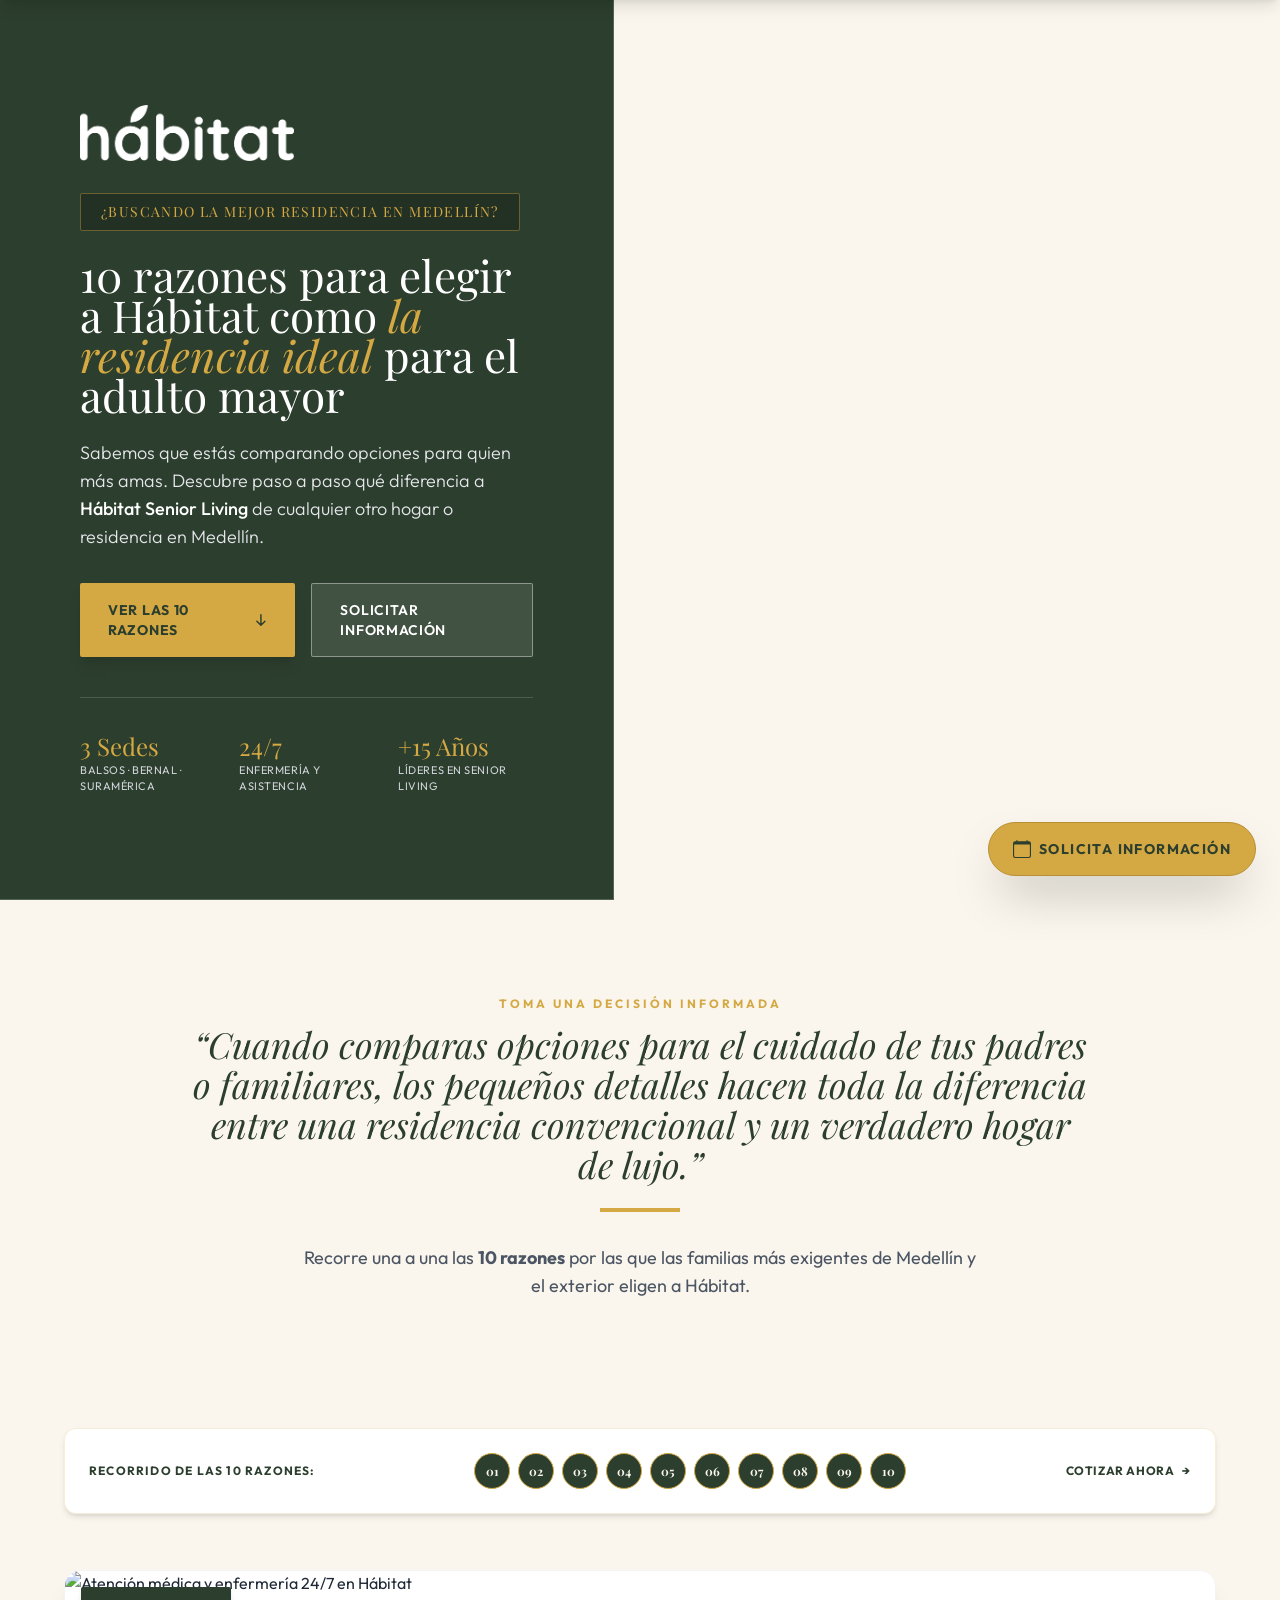
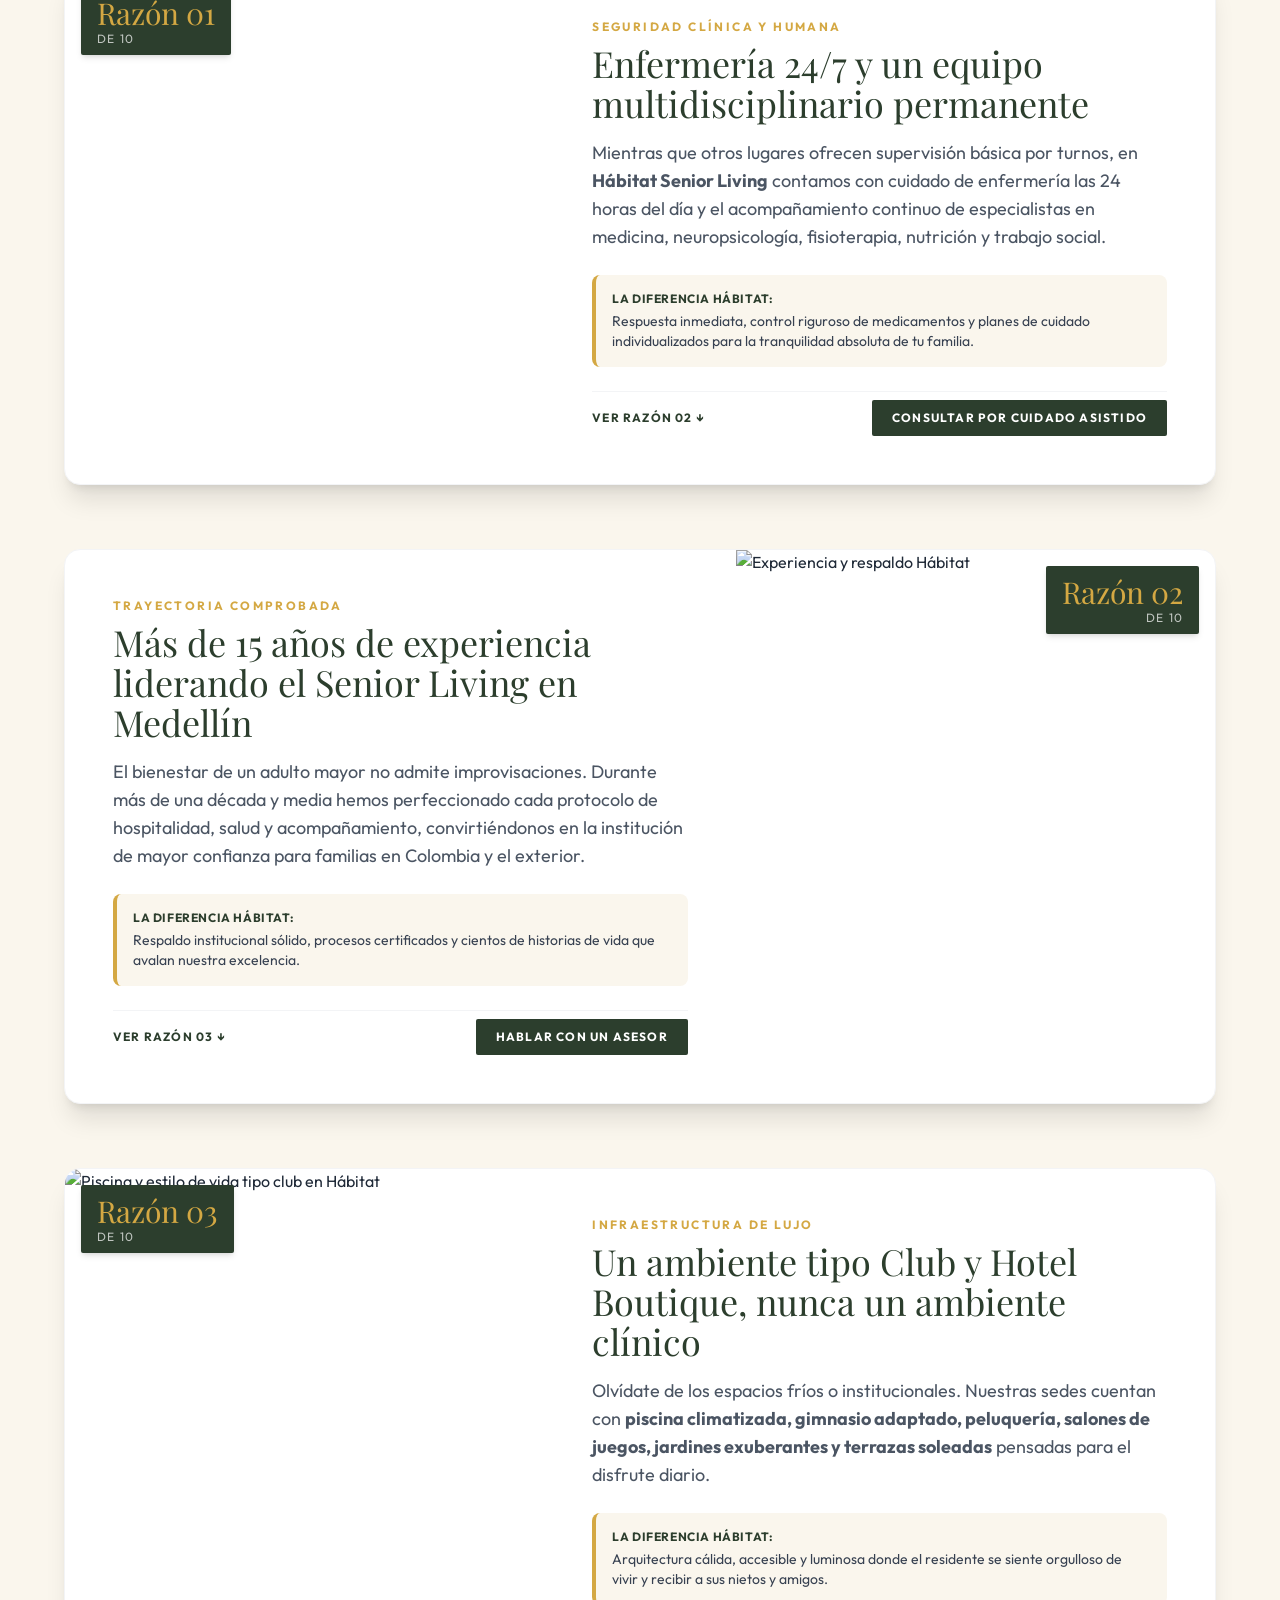
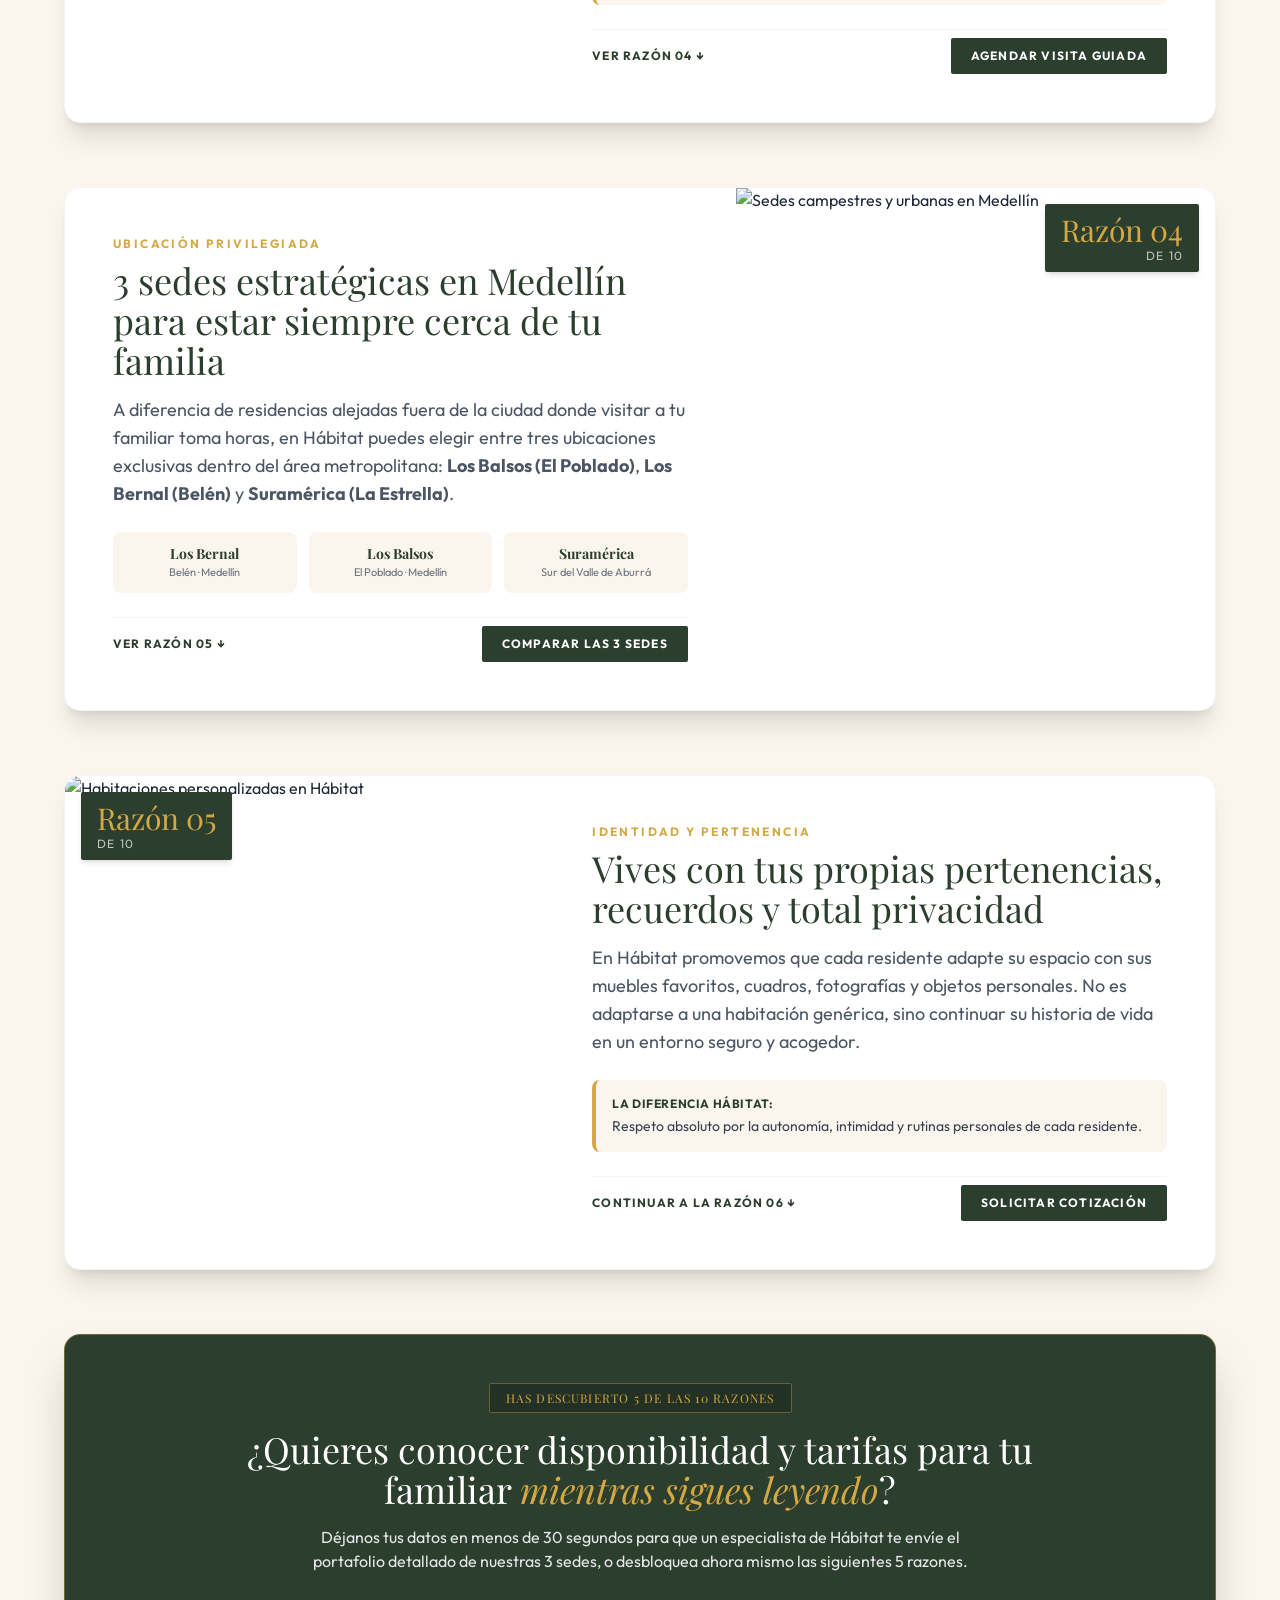
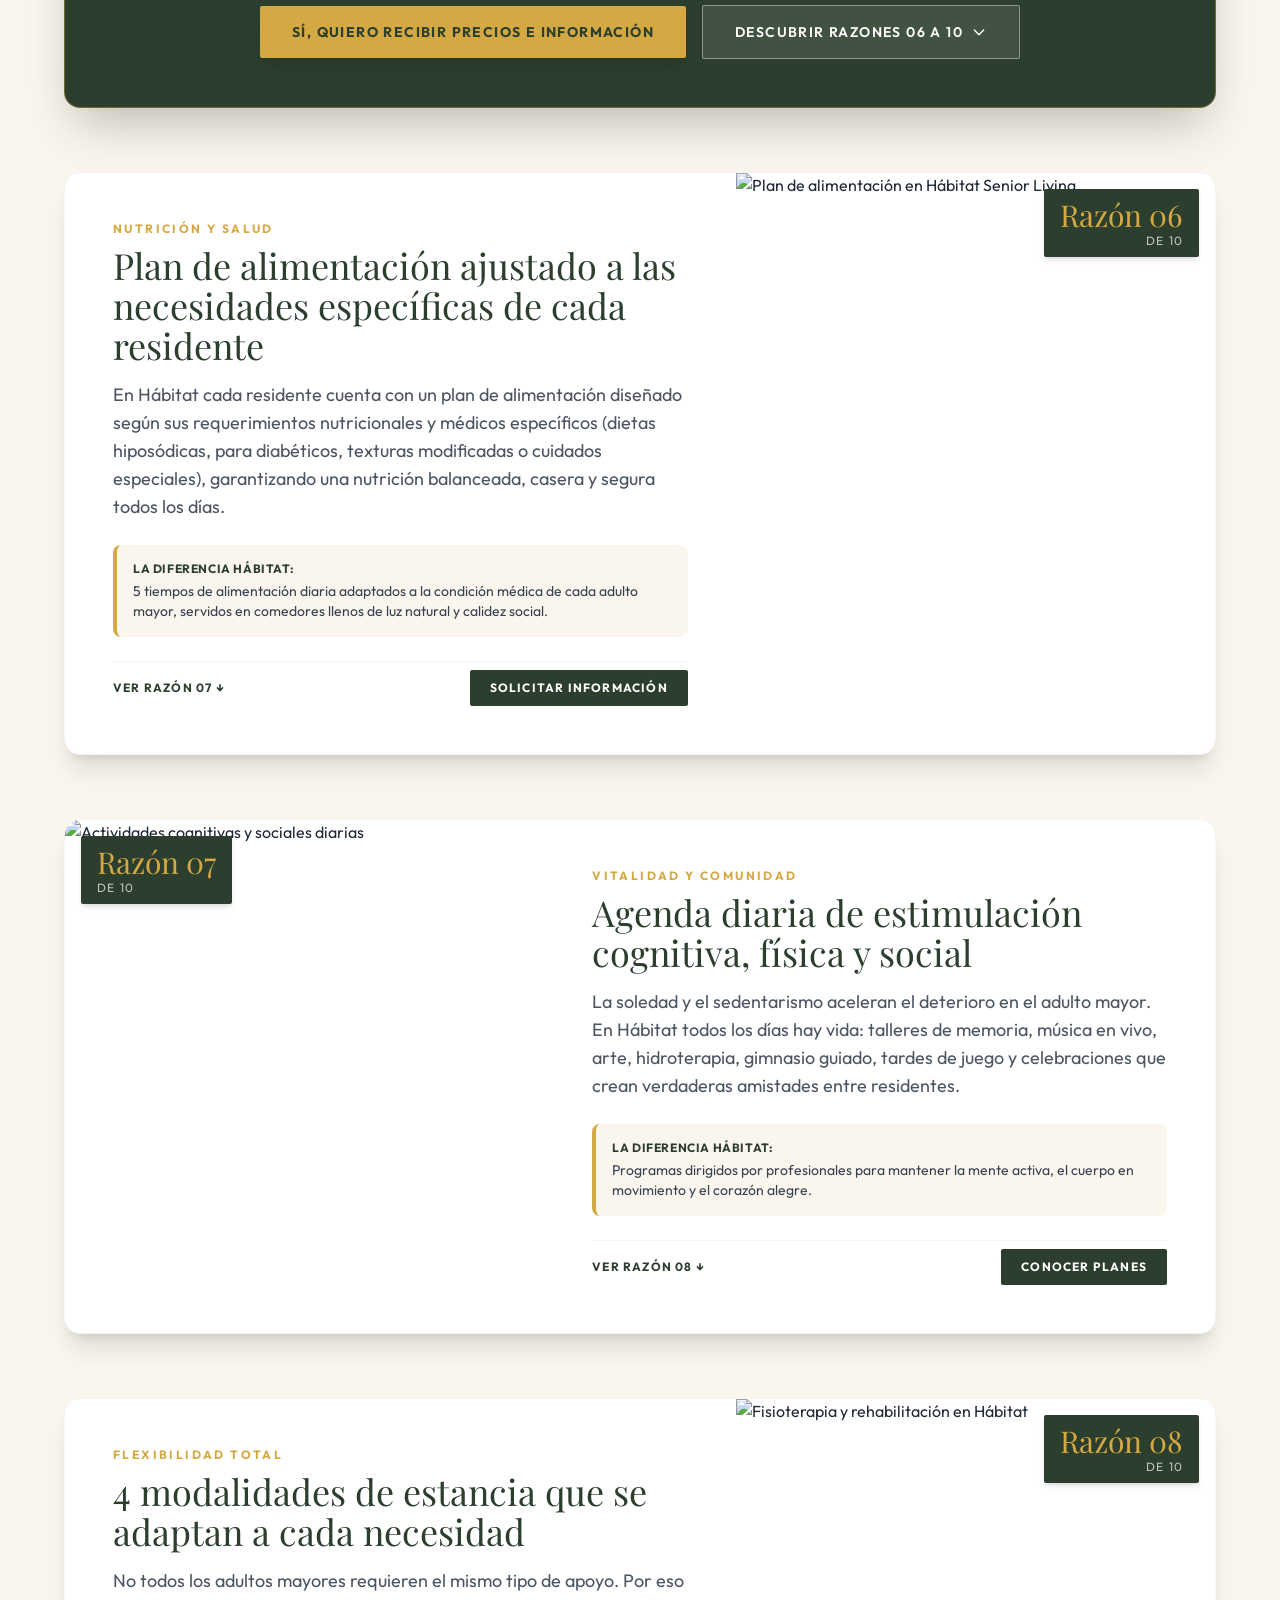
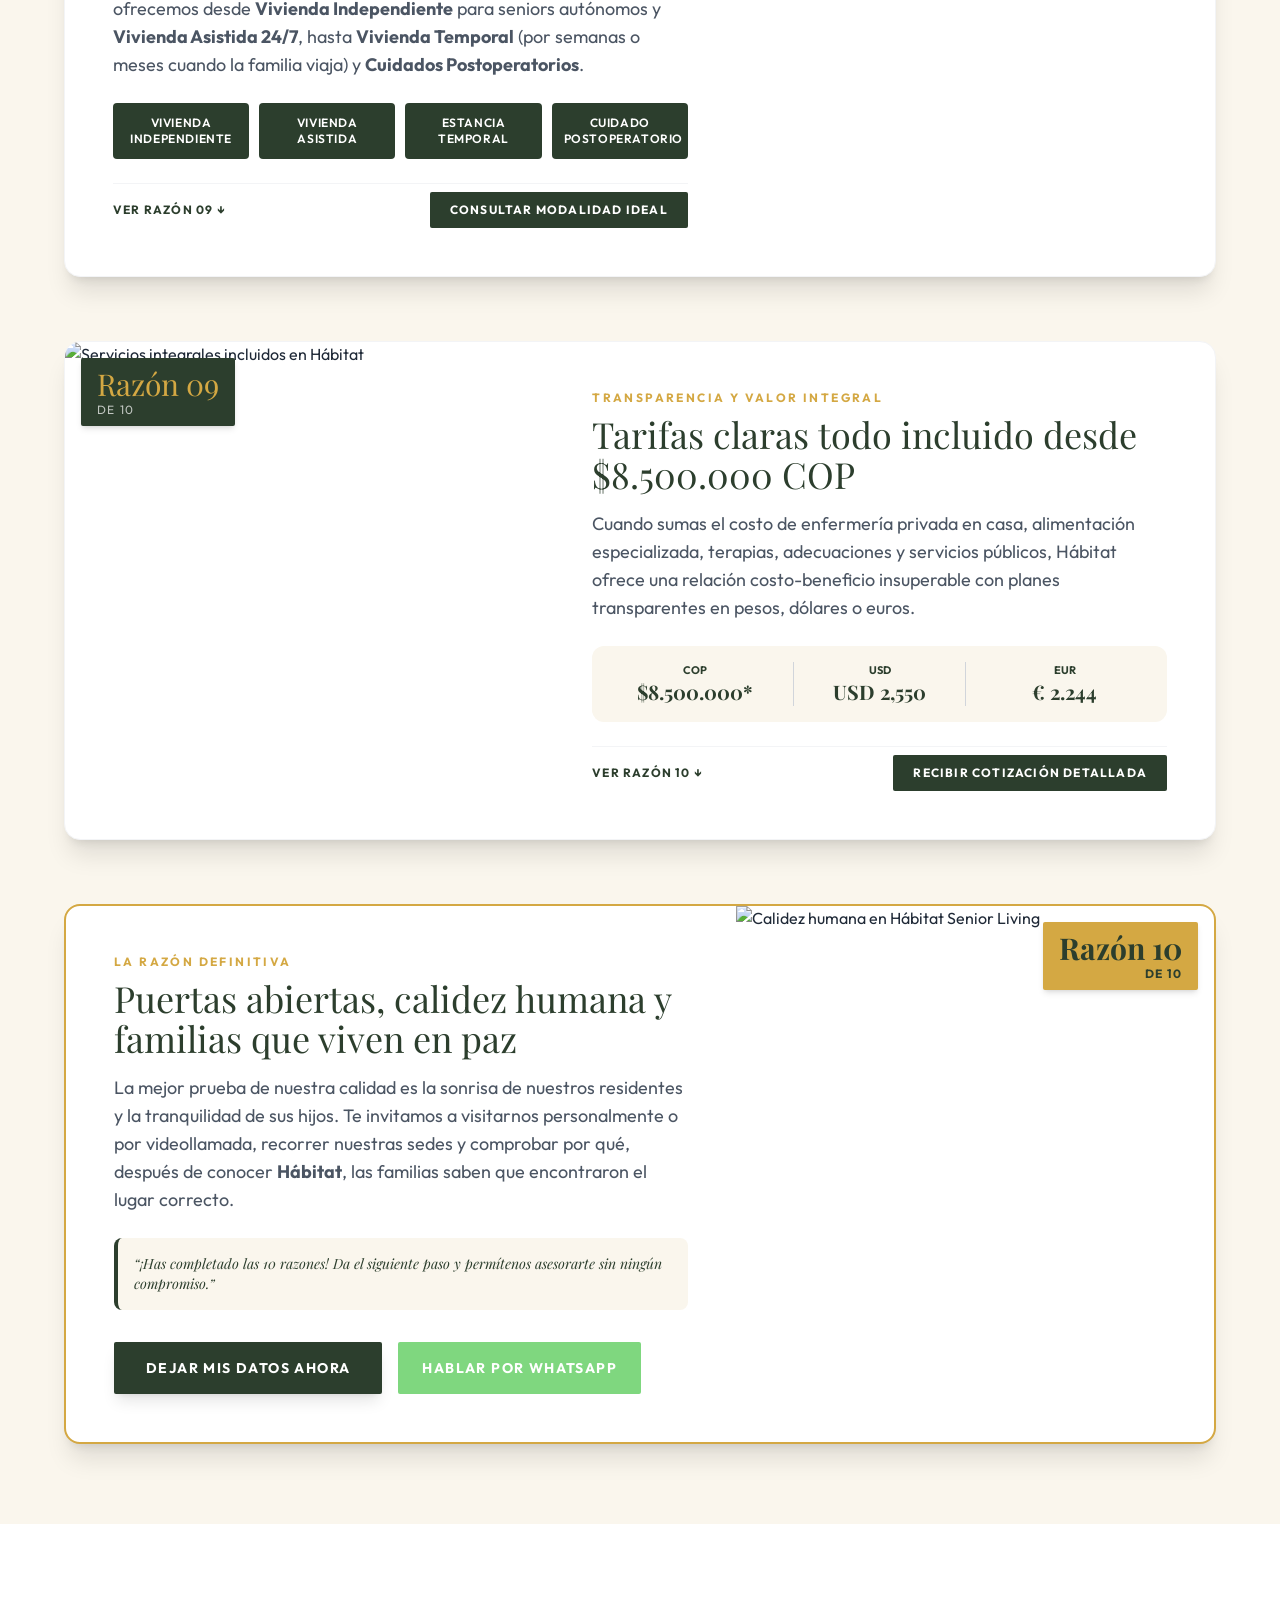
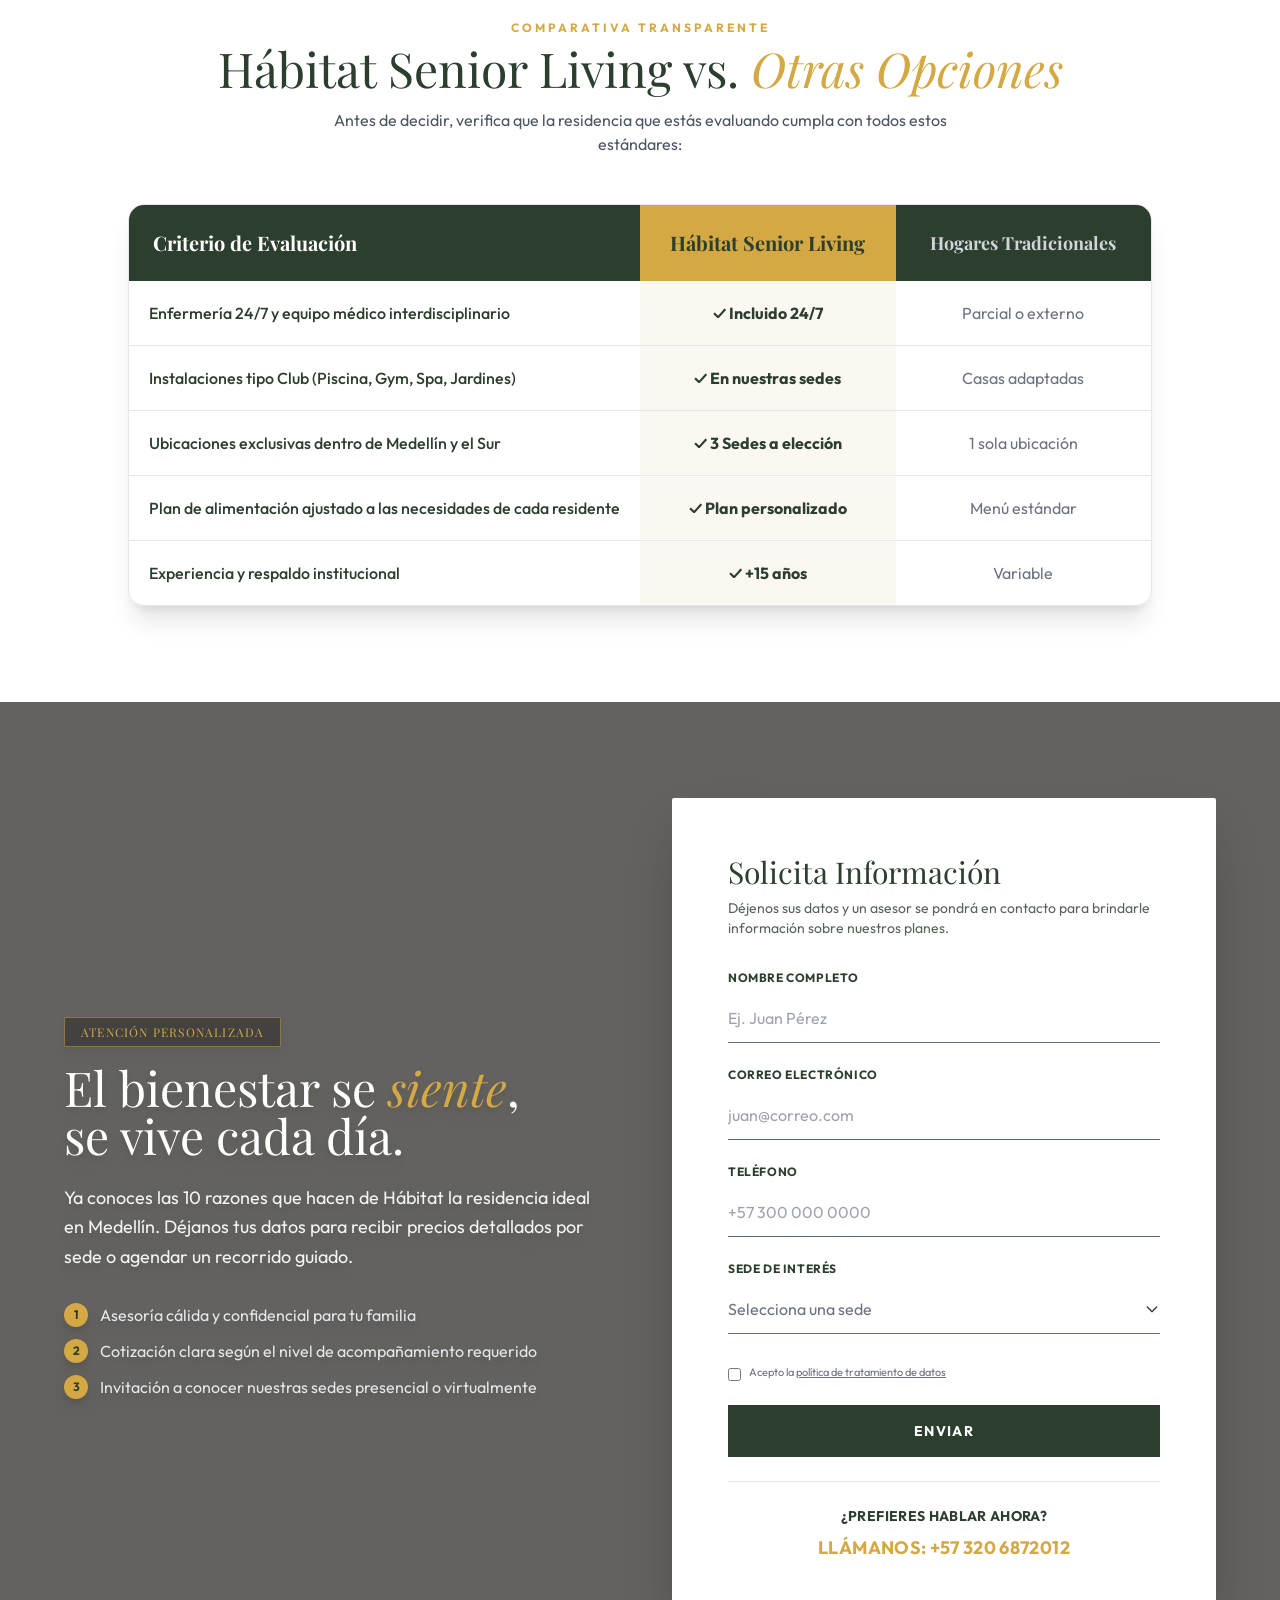
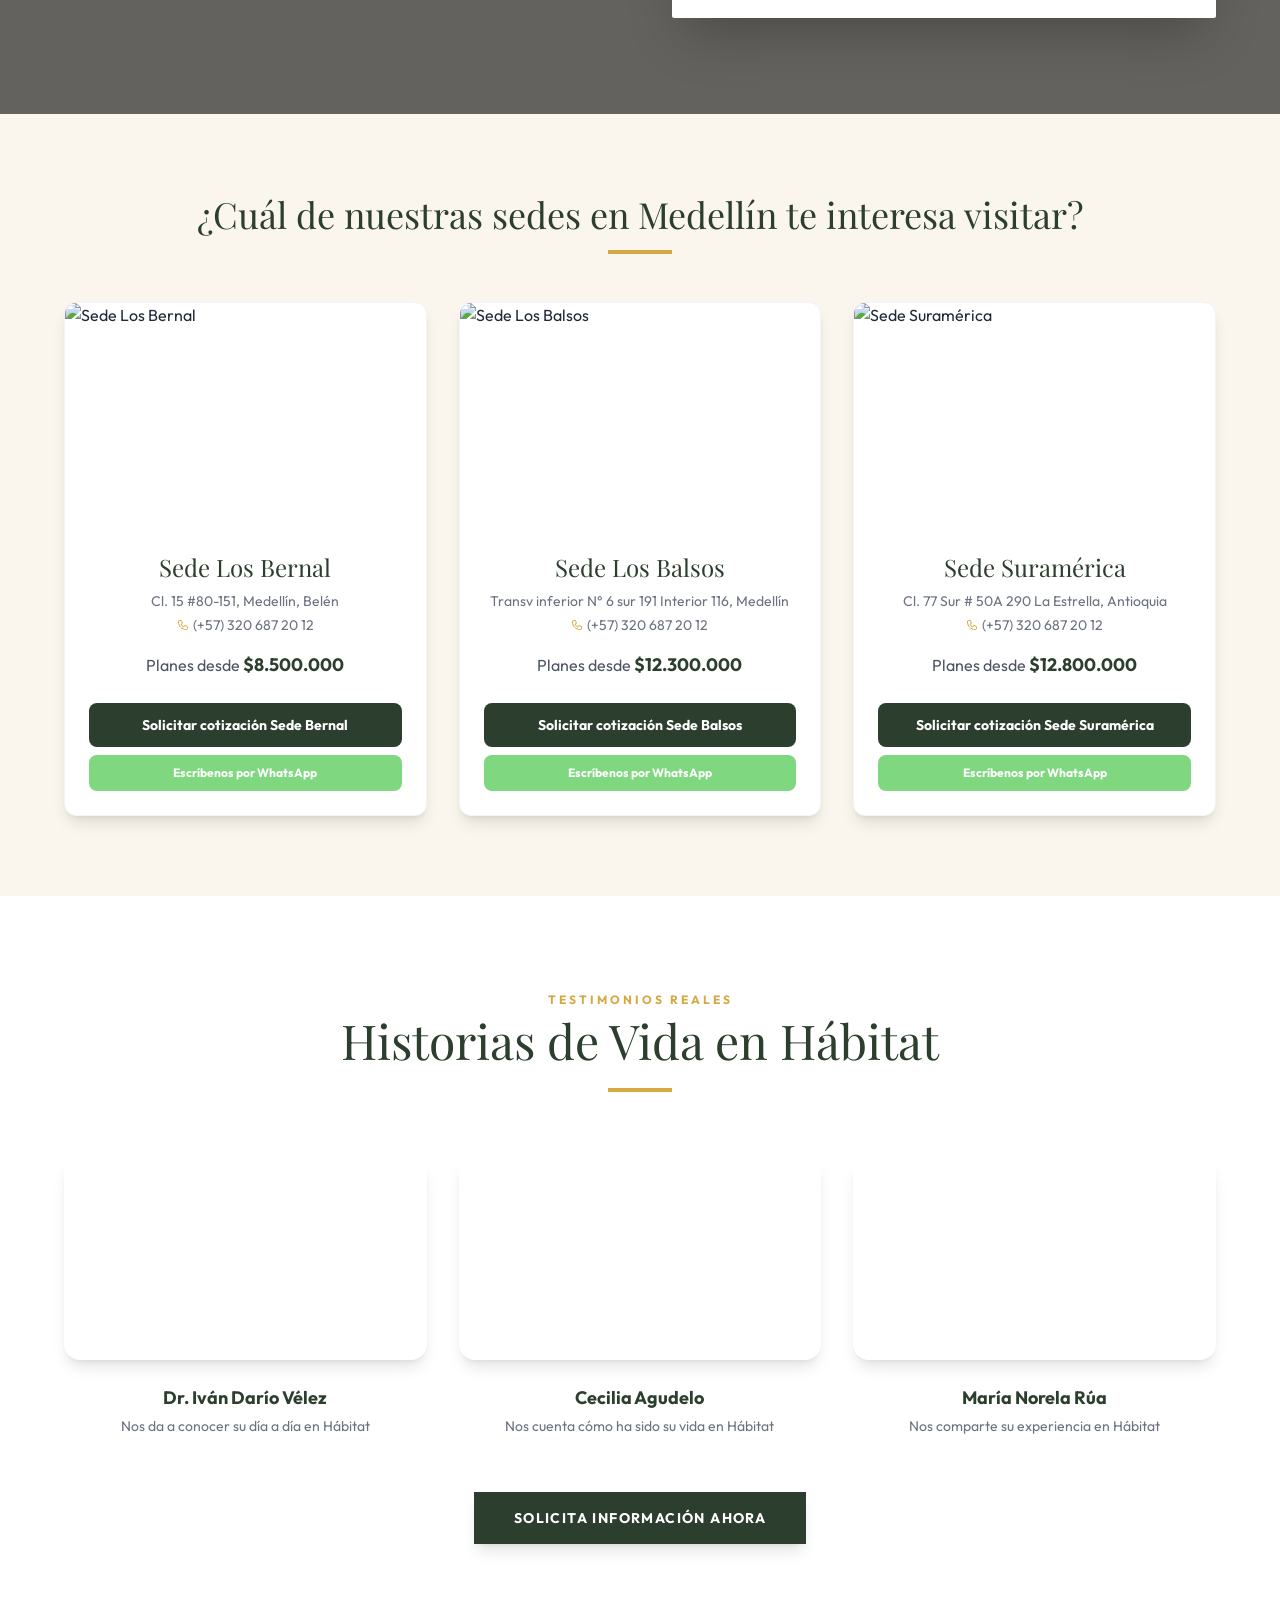
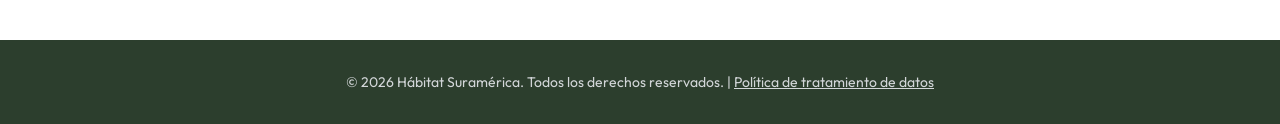
==== index.html @ 1b3bc650 "Bundle compiled Tailwind CSS inline and in styles.css to eliminate external CDN failures" ====
<!DOCTYPE html>
<html lang="es" class="scroll-smooth">
<head>
    <meta charset="UTF-8">
    <meta name="viewport" content="width=device-width, initial-scale=1.0">
    <title>10 Razones para Elegir Hábitat Senior Living en Medellín | Cuidado de Lujo</title>
    <meta name="description" content="¿Comparando residencias para el adulto mayor en Medellín? Descubre las 10 razones por las que Hábitat Senior Living es la elección ideal en bienestar, lujo y cuidado 24/7.">
    
    <!-- Swiper CSS -->
    <link rel="stylesheet" href="https://cdn.jsdelivr.net/npm/swiper@10/swiper-bundle.min.css" />
    
    <link href="https://fonts.googleapis.com/css2?family=Outfit:wght@300;400;500;600;700&family=Playfair+Display:ital,wght@0,400;0,600;0,700;1,400&display=swap" rel="stylesheet">
    <link rel="stylesheet" href="styles.css">
    <style id="tailwind-compiled">*,:after,:before{--tw-border-spacing-x:0;--tw-border-spacing-y:0;--tw-translate-x:0;--tw-translate-y:0;--tw-rotate:0;--tw-skew-x:0;--tw-skew-y:0;--tw-scale-x:1;--tw-scale-y:1;--tw-pan-x: ;--tw-pan-y: ;--tw-pinch-zoom: ;--tw-scroll-snap-strictness:proximity;--tw-gradient-from-position: ;--tw-gradient-via-position: ;--tw-gradient-to-position: ;--tw-ordinal: ;--tw-slashed-zero: ;--tw-numeric-figure: ;--tw-numeric-spacing: ;--tw-numeric-fraction: ;--tw-ring-inset: ;--tw-ring-offset-width:0px;--tw-ring-offset-color:#fff;--tw-ring-color:rgba(59,130,246,.5);--tw-ring-offset-shadow:0 0 #0000;--tw-ring-shadow:0 0 #0000;--tw-shadow:0 0 #0000;--tw-shadow-colored:0 0 #0000;--tw-blur: ;--tw-brightness: ;--tw-contrast: ;--tw-grayscale: ;--tw-hue-rotate: ;--tw-invert: ;--tw-saturate: ;--tw-sepia: ;--tw-drop-shadow: ;--tw-backdrop-blur: ;--tw-backdrop-brightness: ;--tw-backdrop-contrast: ;--tw-backdrop-grayscale: ;--tw-backdrop-hue-rotate: ;--tw-backdrop-invert: ;--tw-backdrop-opacity: ;--tw-backdrop-saturate: ;--tw-backdrop-sepia: ;--tw-contain-size: ;--tw-contain-layout: ;--tw-contain-paint: ;--tw-contain-style: }::backdrop{--tw-border-spacing-x:0;--tw-border-spacing-y:0;--tw-translate-x:0;--tw-translate-y:0;--tw-rotate:0;--tw-skew-x:0;--tw-skew-y:0;--tw-scale-x:1;--tw-scale-y:1;--tw-pan-x: ;--tw-pan-y: ;--tw-pinch-zoom: ;--tw-scroll-snap-strictness:proximity;--tw-gradient-from-position: ;--tw-gradient-via-position: ;--tw-gradient-to-position: ;--tw-ordinal: ;--tw-slashed-zero: ;--tw-numeric-figure: ;--tw-numeric-spacing: ;--tw-numeric-fraction: ;--tw-ring-inset: ;--tw-ring-offset-width:0px;--tw-ring-offset-color:#fff;--tw-ring-color:rgba(59,130,246,.5);--tw-ring-offset-shadow:0 0 #0000;--tw-ring-shadow:0 0 #0000;--tw-shadow:0 0 #0000;--tw-shadow-colored:0 0 #0000;--tw-blur: ;--tw-brightness: ;--tw-contrast: ;--tw-grayscale: ;--tw-hue-rotate: ;--tw-invert: ;--tw-saturate: ;--tw-sepia: ;--tw-drop-shadow: ;--tw-backdrop-blur: ;--tw-backdrop-brightness: ;--tw-backdrop-contrast: ;--tw-backdrop-grayscale: ;--tw-backdrop-hue-rotate: ;--tw-backdrop-invert: ;--tw-backdrop-opacity: ;--tw-backdrop-saturate: ;--tw-backdrop-sepia: ;--tw-contain-size: ;--tw-contain-layout: ;--tw-contain-paint: ;--tw-contain-style: }/*! tailwindcss v3.4.17 | MIT License | https://tailwindcss.com*/*,:after,:before{box-sizing:border-box;border:0 solid #e5e7eb}:after,:before{--tw-content:""}:host,html{line-height:1.5;-webkit-text-size-adjust:100%;-moz-tab-size:4;-o-tab-size:4;tab-size:4;font-family:Outfit,sans-serif;font-feature-settings:normal;font-variation-settings:normal;-webkit-tap-highlight-color:transparent}body{margin:0;line-height:inherit}hr{height:0;color:inherit;border-top-width:1px}abbr:where([title]){-webkit-text-decoration:underline dotted;text-decoration:underline dotted}h1,h2,h3,h4,h5,h6{font-size:inherit;font-weight:inherit}a{color:inherit;text-decoration:inherit}b,strong{font-weight:bolder}code,kbd,pre,samp{font-family:ui-monospace,SFMono-Regular,Menlo,Monaco,Consolas,Liberation Mono,Courier New,monospace;font-feature-settings:normal;font-variation-settings:normal;font-size:1em}small{font-size:80%}sub,sup{font-size:75%;line-height:0;position:relative;vertical-align:baseline}sub{bottom:-.25em}sup{top:-.5em}table{text-indent:0;border-color:inherit;border-collapse:collapse}button,input,optgroup,select,textarea{font-family:inherit;font-feature-settings:inherit;font-variation-settings:inherit;font-size:100%;font-weight:inherit;line-height:inherit;letter-spacing:inherit;color:inherit;margin:0;padding:0}button,select{text-transform:none}button,input:where([type=button]),input:where([type=reset]),input:where([type=submit]){-webkit-appearance:button;background-color:transparent;background-image:none}:-moz-focusring{outline:auto}:-moz-ui-invalid{box-shadow:none}progress{vertical-align:baseline}::-webkit-inner-spin-button,::-webkit-outer-spin-button{height:auto}[type=search]{-webkit-appearance:textfield;outline-offset:-2px}::-webkit-search-decoration{-webkit-appearance:none}::-webkit-file-upload-button{-webkit-appearance:button;font:inherit}summary{display:list-item}blockquote,dd,dl,figure,h1,h2,h3,h4,h5,h6,hr,p,pre{margin:0}fieldset{margin:0}fieldset,legend{padding:0}menu,ol,ul{list-style:none;margin:0;padding:0}dialog{padding:0}textarea{resize:vertical}input::-moz-placeholder,textarea::-moz-placeholder{opacity:1;color:#9ca3af}input::placeholder,textarea::placeholder{opacity:1;color:#9ca3af}[role=button],button{cursor:pointer}:disabled{cursor:default}audio,canvas,embed,iframe,img,object,svg,video{display:block;vertical-align:middle}img,video{max-width:100%;height:auto}[hidden]:where(:not([hidden=until-found])){display:none}.\!container{width:100%!important}.container{width:100%}@media (min-width:640px){.\!container{max-width:640px!important}.container{max-width:640px}}@media (min-width:768px){.\!container{max-width:768px!important}.container{max-width:768px}}@media (min-width:1024px){.\!container{max-width:1024px!important}.container{max-width:1024px}}@media (min-width:1280px){.\!container{max-width:1280px!important}.container{max-width:1280px}}@media (min-width:1536px){.\!container{max-width:1536px!important}.container{max-width:1536px}}.sr-only{position:absolute;width:1px;height:1px;padding:0;margin:-1px;overflow:hidden;clip:rect(0,0,0,0);white-space:nowrap;border-width:0}.pointer-events-none{pointer-events:none}.fixed{position:fixed}.absolute{position:absolute}.relative{position:relative}.sticky{position:sticky}.inset-0{inset:0}.bottom-6{bottom:1.5rem}.left-0{left:0}.left-4{left:1rem}.right-0{right:0}.right-4{right:1rem}.right-6{right:1.5rem}.top-0{top:0}.top-16{top:4rem}.top-4{top:1rem}.top-full{top:100%}.z-0{z-index:0}.z-10{z-index:10}.z-20{z-index:20}.z-30{z-index:30}.z-50{z-index:50}.z-\[100\]{z-index:100}.z-\[60\]{z-index:60}.order-1{order:1}.order-2{order:2}.mx-auto{margin-left:auto;margin-right:auto}.mb-1{margin-bottom:.25rem}.mb-10{margin-bottom:2.5rem}.mb-12{margin-bottom:3rem}.mb-14{margin-bottom:3.5rem}.mb-16{margin-bottom:4rem}.mb-2{margin-bottom:.5rem}.mb-3{margin-bottom:.75rem}.mb-4{margin-bottom:1rem}.mb-6{margin-bottom:1.5rem}.mb-8{margin-bottom:2rem}.ml-2{margin-left:.5rem}.mt-0\.5{margin-top:.125rem}.mt-1{margin-top:.25rem}.mt-10{margin-top:2.5rem}.mt-14{margin-top:3.5rem}.mt-2{margin-top:.5rem}.mt-6{margin-top:1.5rem}.mt-8{margin-top:2rem}.mt-auto{margin-top:auto}.block{display:block}.inline-block{display:inline-block}.inline{display:inline}.flex{display:flex}.inline-flex{display:inline-flex}.table{display:table}.grid{display:grid}.hidden{display:none}.aspect-video{aspect-ratio:16/9}.h-1{height:.25rem}.h-10{height:2.5rem}.h-12{height:3rem}.h-3{height:.75rem}.h-4{height:1rem}.h-56{height:14rem}.h-6{height:1.5rem}.h-64{height:16rem}.h-7{height:1.75rem}.h-9{height:2.25rem}.h-\[45vh\]{height:45vh}.h-full{height:100%}.min-h-\[280px\]{min-height:280px}.min-h-\[300px\]{min-height:300px}.min-h-\[40px\]{min-height:40px}.min-h-full{min-height:100%}.min-h-screen{min-height:100vh}.w-1\/2{width:50%}.w-1\/4{width:25%}.w-16{width:4rem}.w-20{width:5rem}.w-3{width:.75rem}.w-4{width:1rem}.w-6{width:1.5rem}.w-9{width:2.25rem}.w-full{width:100%}.max-w-2xl{max-width:42rem}.max-w-4xl{max-width:56rem}.max-w-5xl{max-width:64rem}.max-w-6xl{max-width:72rem}.max-w-7xl{max-width:80rem}.max-w-lg{max-width:32rem}.max-w-none{max-width:none}.max-w-xl{max-width:36rem}.shrink-0{flex-shrink:0}.flex-grow{flex-grow:1}.border-collapse{border-collapse:collapse}.-translate-y-full{--tw-translate-y:-100%}.-translate-y-full,.rotate-180{transform:translate(var(--tw-translate-x),var(--tw-translate-y)) rotate(var(--tw-rotate)) skewX(var(--tw-skew-x)) skewY(var(--tw-skew-y)) scaleX(var(--tw-scale-x)) scaleY(var(--tw-scale-y))}.rotate-180{--tw-rotate:180deg}.scale-95{--tw-scale-x:.95;--tw-scale-y:.95}.scale-95,.transform{transform:translate(var(--tw-translate-x),var(--tw-translate-y)) rotate(var(--tw-rotate)) skewX(var(--tw-skew-x)) skewY(var(--tw-skew-y)) scaleX(var(--tw-scale-x)) scaleY(var(--tw-scale-y))}@keyframes bounce{0%,to{transform:translateY(-25%);animation-timing-function:cubic-bezier(.8,0,1,1)}50%{transform:none;animation-timing-function:cubic-bezier(0,0,.2,1)}}.animate-bounce{animation:bounce 1s infinite}.cursor-pointer{cursor:pointer}.grid-cols-1{grid-template-columns:repeat(1,minmax(0,1fr))}.grid-cols-2{grid-template-columns:repeat(2,minmax(0,1fr))}.grid-cols-3{grid-template-columns:repeat(3,minmax(0,1fr))}.flex-col{flex-direction:column}.flex-wrap{flex-wrap:wrap}.items-start{align-items:flex-start}.items-center{align-items:center}.justify-center{justify-content:center}.justify-between{justify-content:space-between}.gap-1{gap:.25rem}.gap-1\.5{gap:.375rem}.gap-16{gap:4rem}.gap-2{gap:.5rem}.gap-2\.5{gap:.625rem}.gap-3{gap:.75rem}.gap-4{gap:1rem}.gap-6{gap:1.5rem}.gap-8{gap:2rem}.space-y-12>:not([hidden])~:not([hidden]){--tw-space-y-reverse:0;margin-top:calc(3rem*(1 - var(--tw-space-y-reverse)));margin-bottom:calc(3rem*var(--tw-space-y-reverse))}.space-y-3>:not([hidden])~:not([hidden]){--tw-space-y-reverse:0;margin-top:calc(.75rem*(1 - var(--tw-space-y-reverse)));margin-bottom:calc(.75rem*var(--tw-space-y-reverse))}.space-y-4>:not([hidden])~:not([hidden]){--tw-space-y-reverse:0;margin-top:calc(1rem*(1 - var(--tw-space-y-reverse)));margin-bottom:calc(1rem*var(--tw-space-y-reverse))}.space-y-6>:not([hidden])~:not([hidden]){--tw-space-y-reverse:0;margin-top:calc(1.5rem*(1 - var(--tw-space-y-reverse)));margin-bottom:calc(1.5rem*var(--tw-space-y-reverse))}.divide-y>:not([hidden])~:not([hidden]){--tw-divide-y-reverse:0;border-top-width:calc(1px*(1 - var(--tw-divide-y-reverse)));border-bottom-width:calc(1px*var(--tw-divide-y-reverse))}.divide-gray-100>:not([hidden])~:not([hidden]){--tw-divide-opacity:1;border-color:rgb(243 244 246/var(--tw-divide-opacity,1))}.divide-gray-200>:not([hidden])~:not([hidden]){--tw-divide-opacity:1;border-color:rgb(229 231 235/var(--tw-divide-opacity,1))}.overflow-hidden{overflow:hidden}.overflow-x-auto{overflow-x:auto}.scroll-smooth{scroll-behavior:smooth}.rounded{border-radius:.25rem}.rounded-2xl{border-radius:1rem}.rounded-full{border-radius:9999px}.rounded-lg{border-radius:.5rem}.rounded-md{border-radius:.375rem}.rounded-sm{border-radius:.125rem}.rounded-xl{border-radius:.75rem}.border{border-width:1px}.border-2{border-width:2px}.border-x{border-left-width:1px;border-right-width:1px}.border-b{border-bottom-width:1px}.border-l{border-left-width:1px}.border-l-4{border-left-width:4px}.border-t{border-top-width:1px}.border-\[\#b88f34\]{--tw-border-opacity:1;border-color:rgb(184 143 52/var(--tw-border-opacity,1))}.border-gray-100{--tw-border-opacity:1;border-color:rgb(243 244 246/var(--tw-border-opacity,1))}.border-gray-200{--tw-border-opacity:1;border-color:rgb(229 231 235/var(--tw-border-opacity,1))}.border-gray-300{--tw-border-opacity:1;border-color:rgb(209 213 219/var(--tw-border-opacity,1))}.border-karu-arena{--tw-border-opacity:1;border-color:rgb(212 168 67/var(--tw-border-opacity,1))}.border-karu-arena\/20{border-color:rgba(212,168,67,.2)}.border-karu-arena\/40{border-color:rgba(212,168,67,.4)}.border-karu-arena\/50{border-color:rgba(212,168,67,.5)}.border-karu-marfil{--tw-border-opacity:1;border-color:rgb(255 255 255/var(--tw-border-opacity,1))}.border-karu-piedra{--tw-border-opacity:1;border-color:rgb(94 107 126/var(--tw-border-opacity,1))}.border-karu-verde{--tw-border-opacity:1;border-color:rgb(44 62 45/var(--tw-border-opacity,1))}.border-white\/10{border-color:hsla(0,0%,100%,.1)}.border-white\/15{border-color:hsla(0,0%,100%,.15)}.border-white\/20{border-color:hsla(0,0%,100%,.2)}.border-white\/40{border-color:hsla(0,0%,100%,.4)}.bg-\[\#7fd77f\]{--tw-bg-opacity:1;background-color:rgb(127 215 127/var(--tw-bg-opacity,1))}.bg-\[\#D4A843\]{--tw-bg-opacity:1;background-color:rgb(212 168 67/var(--tw-bg-opacity,1))}.bg-black\/20{background-color:rgba(0,0,0,.2)}.bg-black\/30{background-color:rgba(0,0,0,.3)}.bg-black\/60{background-color:rgba(0,0,0,.6)}.bg-karu-arena{--tw-bg-opacity:1;background-color:rgb(212 168 67/var(--tw-bg-opacity,1))}.bg-karu-arena\/25{background-color:rgba(212,168,67,.25)}.bg-karu-claro{--tw-bg-opacity:1;background-color:rgb(250 246 237/var(--tw-bg-opacity,1))}.bg-karu-claro\/70{background-color:hsla(42,57%,95%,.7)}.bg-karu-verde{--tw-bg-opacity:1;background-color:rgb(44 62 45/var(--tw-bg-opacity,1))}.bg-karu-verde\/95{background-color:rgba(44,62,45,.95)}.bg-transparent{background-color:transparent}.bg-white{--tw-bg-opacity:1;background-color:rgb(255 255 255/var(--tw-bg-opacity,1))}.bg-white\/10{background-color:hsla(0,0%,100%,.1)}.bg-cover{background-size:cover}.bg-center{background-position:50%}.object-contain{-o-object-fit:contain;object-fit:contain}.object-cover{-o-object-fit:cover;object-fit:cover}.p-10{padding:2.5rem}.p-3{padding:.75rem}.p-3\.5{padding:.875rem}.p-4{padding:1rem}.p-5{padding:1.25rem}.p-6{padding:1.5rem}.p-8{padding:2rem}.px-10{padding-left:2.5rem;padding-right:2.5rem}.px-2\.5{padding-left:.625rem;padding-right:.625rem}.px-3{padding-left:.75rem;padding-right:.75rem}.px-4{padding-left:1rem;padding-right:1rem}.px-5{padding-left:1.25rem;padding-right:1.25rem}.px-6{padding-left:1.5rem;padding-right:1.5rem}.px-7{padding-left:1.75rem;padding-right:1.75rem}.px-8{padding-left:2rem;padding-right:2rem}.py-0\.5{padding-top:.125rem;padding-bottom:.125rem}.py-1\.5{padding-top:.375rem;padding-bottom:.375rem}.py-12{padding-top:3rem;padding-bottom:3rem}.py-14{padding-top:3.5rem;padding-bottom:3.5rem}.py-16{padding-top:4rem;padding-bottom:4rem}.py-2{padding-top:.5rem;padding-bottom:.5rem}.py-2\.5{padding-top:.625rem;padding-bottom:.625rem}.py-20{padding-top:5rem;padding-bottom:5rem}.py-24{padding-top:6rem;padding-bottom:6rem}.py-3{padding-top:.75rem;padding-bottom:.75rem}.py-4{padding-top:1rem;padding-bottom:1rem}.py-8{padding-top:2rem;padding-bottom:2rem}.pb-1{padding-bottom:.25rem}.pb-10{padding-bottom:2.5rem}.pb-24{padding-bottom:6rem}.pl-4{padding-left:1rem}.pr-2{padding-right:.5rem}.pt-16{padding-top:4rem}.pt-2{padding-top:.5rem}.pt-32{padding-top:8rem}.pt-4{padding-top:1rem}.pt-6{padding-top:1.5rem}.pt-8{padding-top:2rem}.text-left{text-align:left}.text-center{text-align:center}.text-right{text-align:right}.font-sans{font-family:Outfit,sans-serif}.font-serif{font-family:Playfair Display,serif}.text-2xl{font-size:1.5rem;line-height:2rem}.text-3xl{font-size:1.875rem;line-height:2.25rem}.text-4xl{font-size:2.25rem;line-height:2.5rem}.text-\[10px\]{font-size:10px}.text-\[11px\]{font-size:11px}.text-base{font-size:1rem;line-height:1.5rem}.text-lg{font-size:1.125rem;line-height:1.75rem}.text-sm{font-size:.875rem;line-height:1.25rem}.text-xl{font-size:1.25rem;line-height:1.75rem}.text-xs{font-size:.75rem;line-height:1rem}.font-bold{font-weight:700}.font-light{font-weight:300}.font-medium{font-weight:500}.font-semibold{font-weight:600}.uppercase{text-transform:uppercase}.italic{font-style:italic}.leading-\[1\.18\]{line-height:1.18}.leading-\[1\.4\]{line-height:1.4}.leading-relaxed{line-height:1.625}.leading-snug{line-height:1.375}.leading-tight{line-height:1.25}.tracking-\[0\.25em\]{letter-spacing:.25em}.tracking-\[0\.2em\]{letter-spacing:.2em}.tracking-wide{letter-spacing:.025em}.tracking-wider{letter-spacing:.05em}.tracking-widest{letter-spacing:.1em}.text-\[\#2C3E2D\]{--tw-text-opacity:1;color:rgb(44 62 45/var(--tw-text-opacity,1))}.text-gray-100{--tw-text-opacity:1;color:rgb(243 244 246/var(--tw-text-opacity,1))}.text-gray-200{--tw-text-opacity:1;color:rgb(229 231 235/var(--tw-text-opacity,1))}.text-gray-300{--tw-text-opacity:1;color:rgb(209 213 219/var(--tw-text-opacity,1))}.text-gray-400{--tw-text-opacity:1;color:rgb(156 163 175/var(--tw-text-opacity,1))}.text-gray-500{--tw-text-opacity:1;color:rgb(107 114 128/var(--tw-text-opacity,1))}.text-gray-600{--tw-text-opacity:1;color:rgb(75 85 99/var(--tw-text-opacity,1))}.text-gray-700{--tw-text-opacity:1;color:rgb(55 65 81/var(--tw-text-opacity,1))}.text-gray-800{--tw-text-opacity:1;color:rgb(31 41 55/var(--tw-text-opacity,1))}.text-karu-arena{--tw-text-opacity:1;color:rgb(212 168 67/var(--tw-text-opacity,1))}.text-karu-marfil{--tw-text-opacity:1;color:rgb(255 255 255/var(--tw-text-opacity,1))}.text-karu-verde{--tw-text-opacity:1;color:rgb(44 62 45/var(--tw-text-opacity,1))}.text-white{--tw-text-opacity:1;color:rgb(255 255 255/var(--tw-text-opacity,1))}.text-white\/70{color:hsla(0,0%,100%,.7)}.underline{text-decoration-line:underline}.antialiased{-webkit-font-smoothing:antialiased;-moz-osx-font-smoothing:grayscale}.accent-karu-verde{accent-color:#2c3e2d}.opacity-0{opacity:0}.opacity-100{opacity:1}.opacity-80{opacity:.8}.opacity-90{opacity:.9}.shadow-2xl{--tw-shadow:0 25px 50px -12px rgba(0,0,0,.25);--tw-shadow-colored:0 25px 50px -12px var(--tw-shadow-color)}.shadow-2xl,.shadow-lg{box-shadow:var(--tw-ring-offset-shadow,0 0 #0000),var(--tw-ring-shadow,0 0 #0000),var(--tw-shadow)}.shadow-lg{--tw-shadow:0 10px 15px -3px rgba(0,0,0,.1),0 4px 6px -4px rgba(0,0,0,.1);--tw-shadow-colored:0 10px 15px -3px var(--tw-shadow-color),0 4px 6px -4px var(--tw-shadow-color)}.shadow-md{--tw-shadow:0 4px 6px -1px rgba(0,0,0,.1),0 2px 4px -2px rgba(0,0,0,.1);--tw-shadow-colored:0 4px 6px -1px var(--tw-shadow-color),0 2px 4px -2px var(--tw-shadow-color)}.shadow-md,.shadow-sm{box-shadow:var(--tw-ring-offset-shadow,0 0 #0000),var(--tw-ring-shadow,0 0 #0000),var(--tw-shadow)}.shadow-sm{--tw-shadow:0 1px 2px 0 rgba(0,0,0,.05);--tw-shadow-colored:0 1px 2px 0 var(--tw-shadow-color)}.shadow-xl{--tw-shadow:0 20px 25px -5px rgba(0,0,0,.1),0 8px 10px -6px rgba(0,0,0,.1);--tw-shadow-colored:0 20px 25px -5px var(--tw-shadow-color),0 8px 10px -6px var(--tw-shadow-color);box-shadow:var(--tw-ring-offset-shadow,0 0 #0000),var(--tw-ring-shadow,0 0 #0000),var(--tw-shadow)}.drop-shadow-lg{--tw-drop-shadow:drop-shadow(0 10px 8px rgba(0,0,0,.04)) drop-shadow(0 4px 3px rgba(0,0,0,.1))}.drop-shadow-lg,.invert{filter:var(--tw-blur) var(--tw-brightness) var(--tw-contrast) var(--tw-grayscale) var(--tw-hue-rotate) var(--tw-invert) var(--tw-saturate) var(--tw-sepia) var(--tw-drop-shadow)}.invert{--tw-invert:invert(100%)}.filter{filter:var(--tw-blur) var(--tw-brightness) var(--tw-contrast) var(--tw-grayscale) var(--tw-hue-rotate) var(--tw-invert) var(--tw-saturate) var(--tw-sepia) var(--tw-drop-shadow)}.backdrop-blur-md{--tw-backdrop-blur:blur(12px)}.backdrop-blur-md,.backdrop-blur-sm{-webkit-backdrop-filter:var(--tw-backdrop-blur) var(--tw-backdrop-brightness) var(--tw-backdrop-contrast) var(--tw-backdrop-grayscale) var(--tw-backdrop-hue-rotate) var(--tw-backdrop-invert) var(--tw-backdrop-opacity) var(--tw-backdrop-saturate) var(--tw-backdrop-sepia);backdrop-filter:var(--tw-backdrop-blur) var(--tw-backdrop-brightness) var(--tw-backdrop-contrast) var(--tw-backdrop-grayscale) var(--tw-backdrop-hue-rotate) var(--tw-backdrop-invert) var(--tw-backdrop-opacity) var(--tw-backdrop-saturate) var(--tw-backdrop-sepia)}.backdrop-blur-sm{--tw-backdrop-blur:blur(4px)}.transition{transition-property:color,background-color,border-color,text-decoration-color,fill,stroke,opacity,box-shadow,transform,filter,-webkit-backdrop-filter;transition-property:color,background-color,border-color,text-decoration-color,fill,stroke,opacity,box-shadow,transform,filter,backdrop-filter;transition-property:color,background-color,border-color,text-decoration-color,fill,stroke,opacity,box-shadow,transform,filter,backdrop-filter,-webkit-backdrop-filter;transition-timing-function:cubic-bezier(.4,0,.2,1);transition-duration:.15s}.transition-all{transition-property:all;transition-timing-function:cubic-bezier(.4,0,.2,1);transition-duration:.15s}.transition-opacity{transition-property:opacity;transition-timing-function:cubic-bezier(.4,0,.2,1);transition-duration:.15s}.transition-transform{transition-property:transform;transition-timing-function:cubic-bezier(.4,0,.2,1);transition-duration:.15s}.duration-200{transition-duration:.2s}.duration-300{transition-duration:.3s}.duration-700{transition-duration:.7s}.hover\:-translate-y-1:hover{--tw-translate-y:-0.25rem;transform:translate(var(--tw-translate-x),var(--tw-translate-y)) rotate(var(--tw-rotate)) skewX(var(--tw-skew-x)) skewY(var(--tw-skew-y)) scaleX(var(--tw-scale-x)) scaleY(var(--tw-scale-y))}.hover\:border-karu-arena:hover{--tw-border-opacity:1;border-color:rgb(212 168 67/var(--tw-border-opacity,1))}.hover\:bg-\[\#68c668\]:hover{--tw-bg-opacity:1;background-color:rgb(104 198 104/var(--tw-bg-opacity,1))}.hover\:bg-\[\#c29633\]:hover{--tw-bg-opacity:1;background-color:rgb(194 150 51/var(--tw-bg-opacity,1))}.hover\:bg-karu-arena:hover{--tw-bg-opacity:1;background-color:rgb(212 168 67/var(--tw-bg-opacity,1))}.hover\:bg-karu-claro:hover{--tw-bg-opacity:1;background-color:rgb(250 246 237/var(--tw-bg-opacity,1))}.hover\:bg-karu-claro\/50:hover{background-color:hsla(42,57%,95%,.5)}.hover\:bg-white:hover{--tw-bg-opacity:1;background-color:rgb(255 255 255/var(--tw-bg-opacity,1))}.hover\:text-karu-arena:hover{--tw-text-opacity:1;color:rgb(212 168 67/var(--tw-text-opacity,1))}.hover\:text-karu-verde:hover{--tw-text-opacity:1;color:rgb(44 62 45/var(--tw-text-opacity,1))}.hover\:text-white:hover{--tw-text-opacity:1;color:rgb(255 255 255/var(--tw-text-opacity,1))}.focus\:border-karu-verde:focus{--tw-border-opacity:1;border-color:rgb(44 62 45/var(--tw-border-opacity,1))}.focus\:outline-none:focus{outline:2px solid transparent;outline-offset:2px}.group:hover .group-hover\:bg-karu-arena{--tw-bg-opacity:1;background-color:rgb(212 168 67/var(--tw-bg-opacity,1))}.group:hover .group-hover\:text-karu-verde{--tw-text-opacity:1;color:rgb(44 62 45/var(--tw-text-opacity,1))}@media (min-width:640px){.sm\:flex{display:flex}.sm\:w-auto{width:auto}.sm\:grid-cols-4{grid-template-columns:repeat(4,minmax(0,1fr))}.sm\:flex-row{flex-direction:row}.sm\:px-6{padding-left:1.5rem;padding-right:1.5rem}}@media (min-width:768px){.md\:absolute{position:absolute}.md\:right-0{right:0}.md\:top-0{top:0}.md\:order-none{order:0}.md\:mb-8{margin-bottom:2rem}.md\:block{display:block}.md\:inline{display:inline}.md\:inline-flex{display:inline-flex}.md\:hidden{display:none}.md\:h-14{height:3.5rem}.md\:h-16{height:4rem}.md\:h-auto{height:auto}.md\:h-full{height:100%}.md\:min-h-screen{min-height:100vh}.md\:w-1\/2{width:50%}.md\:w-\[48\%\]{width:48%}.md\:w-\[52\%\]{width:52%}.md\:grid-cols-2{grid-template-columns:repeat(2,minmax(0,1fr))}.md\:grid-cols-3{grid-template-columns:repeat(3,minmax(0,1fr))}.md\:flex-row{flex-direction:row}.md\:items-start{align-items:flex-start}.md\:items-center{align-items:center}.md\:gap-2{gap:.5rem}.md\:space-y-16>:not([hidden])~:not([hidden]){--tw-space-y-reverse:0;margin-top:calc(4rem*(1 - var(--tw-space-y-reverse)));margin-bottom:calc(4rem*var(--tw-space-y-reverse))}.md\:border-r{border-right-width:1px}.md\:p-12{padding:3rem}.md\:p-14{padding:3.5rem}.md\:p-16{padding:4rem}.md\:p-6{padding:1.5rem}.md\:px-12{padding-left:3rem;padding-right:3rem}.md\:px-14{padding-left:3.5rem;padding-right:3.5rem}.md\:px-8{padding-left:2rem;padding-right:2rem}.md\:py-20{padding-top:5rem;padding-bottom:5rem}.md\:py-24{padding-top:6rem;padding-bottom:6rem}.md\:pb-0{padding-bottom:0}.md\:pb-12{padding-bottom:3rem}.md\:pt-24{padding-top:6rem}.md\:text-left{text-align:left}.md\:text-2xl{font-size:1.5rem;line-height:2rem}.md\:text-3xl{font-size:1.875rem;line-height:2.25rem}.md\:text-4xl{font-size:2.25rem;line-height:2.5rem}.md\:text-5xl{font-size:3rem;line-height:1}.md\:text-base{font-size:1rem;line-height:1.5rem}.md\:text-lg{font-size:1.125rem;line-height:1.75rem}.md\:text-sm{font-size:.875rem;line-height:1.25rem}.md\:text-xl{font-size:1.25rem;line-height:1.75rem}}@media (min-width:1024px){.lg\:order-1{order:1}.lg\:order-2{order:2}.lg\:col-span-5{grid-column:span 5/span 5}.lg\:col-span-7{grid-column:span 7/span 7}.lg\:inline-flex{display:inline-flex}.lg\:min-h-full{min-height:100%}.lg\:grid-cols-12{grid-template-columns:repeat(12,minmax(0,1fr))}.lg\:p-14{padding:3.5rem}.lg\:px-20{padding-left:5rem;padding-right:5rem}.lg\:text-\[2\.75rem\]{font-size:2.75rem}}</style>

    <style>
        .hero-content {
            position: relative;
            z-index: 2;
            height: auto;
        }
        @media (min-width: 768px) {
            .hero-content {
                min-height: 100vh;
            }
        }

        /* Animación progresiva para las 10 razones */
        .reason-card {
            opacity: 0;
            transform: translateY(36px);
            transition: opacity 0.75s cubic-bezier(0.16, 1, 0.3, 1), transform 0.75s cubic-bezier(0.16, 1, 0.3, 1);
        }
        .reason-card.is-visible {
            opacity: 1;
            transform: translateY(0);
        }

        /* Línea conectora vertical progresiva */
        .timeline-track {
            background: linear-gradient(to bottom, #D4A843 var(--scroll-progress, 10%), rgba(44, 62, 45, 0.15) var(--scroll-progress, 10%));
        }

        /* Píldora activa del navegador de razones */
        .reason-pill.active {
            background-color: #2C3E2D;
            color: #FAF6ED;
            border-color: #D4A843;
        }
    </style>

    <!-- Google Tag Manager -->
    <script>(function(w,d,s,l,i){w[l]=w[l]||[];w[l].push({'gtm.start':
    new Date().getTime(),event:'gtm.js'});var f=d.getElementsByTagName(s)[0],
    j=d.createElement(s),dl=l!='dataLayer'?'&l='+l:'';j.async=true;j.src=
    'https://www.googletagmanager.com/gtm.js?id='+i+dl;f.parentNode.insertBefore(j,f);
    })(window,document,'script','dataLayer','GTM-WFSQ859');</script>
    <!-- End Google Tag Manager -->

    <link rel="icon" type="image/png" href="habitat_favicon.png">
</head>
<body class="font-sans text-gray-800 bg-karu-claro antialiased flex flex-col min-h-screen">
<!-- Google Tag Manager (noscript) -->
<noscript><iframe src="https://www.googletagmanager.com/ns.html?id=GTM-WFSQ859"
height="0" width="0" style="display:none;visibility:hidden"></iframe></noscript>
<!-- End Google Tag Manager (noscript) -->

    <!-- Barra superior fija de progreso de lectura de las 10 razones -->
    <div id="stickyProgressHeader" class="fixed top-0 left-0 right-0 z-50 bg-karu-verde/95 backdrop-blur-md text-white border-b border-white/10 transform -translate-y-full transition-transform duration-300 shadow-lg">
        <div class="max-w-7xl mx-auto px-4 md:px-8 py-3 flex items-center justify-between gap-4">
            <div class="flex items-center gap-4">
                <img src="habitat_logo.png" alt="Hábitat Senior Living" class="h-7 object-contain" style="filter: brightness(0) invert(1);">
                <div class="hidden sm:flex items-center gap-2 text-xs md:text-sm border-l border-white/20 pl-4">
                    <span class="text-karu-arena font-serif italic text-base" id="progressCounterText">Razón 1 de 10</span>
                    <span class="text-gray-300 hidden md:inline">— Descubre por qué somos la residencia #1 en Medellín</span>
                </div>
            </div>
            <div class="flex items-center gap-3">
                <a href="#formulario-principal" class="inline-flex items-center gap-2 bg-karu-arena text-karu-verde font-bold px-4 py-2 rounded-sm uppercase tracking-wider text-xs hover:bg-white transition duration-300">
                    Dejar mis datos
                </a>
                <a href="https://wa.me/573206872012?text=Hola,%20estoy%20comparando%20opciones%20de%20Senior%20Living%20en%20Medell%C3%ADn%20y%20quisiera%20informaci%C3%B3n%20sobre%20H%C3%A1bitat" target="_blank" class="hidden md:inline-flex items-center gap-2 bg-[#7fd77f] text-white font-bold px-4 py-2 rounded-sm uppercase tracking-wider text-xs hover:bg-[#68c668] transition duration-300">
                    WhatsApp
                </a>
            </div>
        </div>
        <!-- Barra de progreso dorada -->
        <div class="w-full h-1 bg-white/10">
            <div id="topProgressBar" class="h-full bg-karu-arena transition-all duration-300" style="width: 10%;"></div>
        </div>
    </div>

    <!-- 1. Hero Section + Formulario Inicial Rápido / Comparativo -->
    <header class="relative md:min-h-screen flex flex-col md:block">
        <!-- Video de fondo -->
        <div class="relative md:absolute md:top-0 md:right-0 w-full md:w-[52%] h-[45vh] md:h-full overflow-hidden order-2 md:order-none z-0">
            <video autoplay loop muted playsinline class="w-full h-full object-cover">
                <source src="https://seniorliving.servicios-habitat.com/habitat_gallery/hero_video.mp4" type="video/mp4">
            </video>
        </div>

        <div class="hero-content flex relative order-1 md:order-none w-full">
            <!-- Left panel -->
            <div class="w-full md:w-[48%] min-h-full bg-karu-verde border-b md:border-r border-white/20 flex flex-col justify-center items-center text-center md:items-start md:text-left px-8 py-14 md:px-14 lg:px-20 md:py-20">
                <!-- Logo -->
                <div class="mb-6 md:mb-8">
                    <img src="habitat_logo.png" alt="Hábitat Suramérica" class="h-10 md:h-14 object-contain opacity-100" style="filter: brightness(0) invert(1);">
                </div>
                
                <!-- Tag/Label enfocado en búsqueda comparativa -->
                <div class="border border-karu-arena/40 bg-black/20 text-karu-arena text-xs md:text-sm py-2 px-5 mb-6 rounded-sm tracking-widest font-serif uppercase">
                    ¿Buscando la mejor residencia en Medellín?
                </div>

                <!-- Title -->
                <h1 class="text-3xl md:text-4xl lg:text-[2.75rem] font-serif text-white mb-6 leading-[1.18]">
                    10 razones para elegir a Hábitat como <span class="text-karu-arena italic font-light">la residencia ideal</span> para el adulto mayor
                </h1>

                <!-- Subtitle -->
                <p class="text-gray-200 text-base md:text-lg font-light leading-relaxed mb-8 max-w-xl">
                    Sabemos que estás comparando opciones para quien más amas. Descubre paso a paso qué diferencia a <strong class="text-white font-medium">Hábitat Senior Living</strong> de cualquier otro hogar o residencia en Medellín.
                </p>

                <!-- Buttons -->
                <div class="flex flex-col sm:flex-row gap-4 w-full sm:w-auto">
                    <a href="#razones-habitat" class="inline-flex justify-center items-center gap-3 bg-karu-arena text-karu-verde px-7 py-4 rounded-sm uppercase tracking-wider text-xs md:text-sm font-bold hover:bg-white transition duration-300 shadow-lg">
                        <span>Ver las 10 razones</span>
                        <svg xmlns="http://www.w3.org/2000/svg" class="w-4 h-4 animate-bounce" fill="none" viewBox="0 0 24 24" stroke="currentColor" stroke-width="2.5">
                            <path stroke-linecap="round" stroke-linejoin="round" d="M19 14l-7 7m0 0l-7-7m7 7V3" />
                        </svg>
                    </a>
                    <a href="#formulario-principal" class="inline-flex justify-center items-center gap-3 border border-white/40 bg-white/10 text-white px-7 py-4 rounded-sm uppercase tracking-wider text-xs md:text-sm font-semibold hover:bg-white hover:text-karu-verde transition duration-300">
                        Solicitar Información
                    </a>
                </div>

                <!-- Mini trust bar -->
                <div class="mt-10 pt-8 border-t border-white/15 grid grid-cols-3 gap-6 w-full text-left">
                    <div>
                        <div class="text-xl md:text-2xl font-serif text-karu-arena">3 Sedes</div>
                        <div class="text-[11px] uppercase tracking-wider text-gray-300">Balsos · Bernal · Suramérica</div>
                    </div>
                    <div>
                        <div class="text-xl md:text-2xl font-serif text-karu-arena">24/7</div>
                        <div class="text-[11px] uppercase tracking-wider text-gray-300">Enfermería y Asistencia</div>
                    </div>
                    <div>
                        <div class="text-xl md:text-2xl font-serif text-karu-arena">+15 Años</div>
                        <div class="text-[11px] uppercase tracking-wider text-gray-300">Líderes en Senior Living</div>
                    </div>
                </div>
            </div>
            <!-- Right panel spacer -->
            <div class="hidden md:block md:w-[52%] h-full"></div>
        </div>
    </header>

    <!-- Intro Comparativa / Frase Destacada -->
    <section class="bg-karu-claro pt-16 pb-10 md:pt-24 md:pb-12 px-6 text-center relative z-20">
        <div class="max-w-4xl mx-auto flex flex-col items-center">
            <span class="text-xs font-bold uppercase tracking-[0.25em] text-karu-arena mb-3">Toma una decisión informada</span>
            <p class="font-serif italic text-2xl md:text-4xl text-karu-verde font-light leading-[1.4] mb-6">
                “Cuando comparas opciones para el cuidado de tus padres o familiares, los pequeños detalles hacen toda la diferencia entre una residencia convencional y un verdadero hogar de lujo.”
            </p>
            <div class="w-20 h-1 bg-karu-arena mx-auto mb-8"></div>
            <p class="text-gray-600 max-w-2xl text-base md:text-lg">
                Recorre una a una las <strong>10 razones</strong> por las que las familias más exigentes de Medellín y el exterior eligen a Hábitat.
            </p>
        </div>
    </section>

    <!-- SECCIÓN PRINCIPAL: LAS 10 RAZONES PROGRESIVAS -->
    <section id="razones-habitat" class="py-12 md:py-20 px-4 sm:px-6 bg-karu-claro relative z-20">
        <div class="max-w-6xl mx-auto">

            <!-- Navegador interactivo rápido de las 10 razones -->
            <div class="bg-white p-4 md:p-6 rounded-xl shadow-md border border-karu-arena/20 mb-14 sticky top-16 z-30">
                <div class="flex flex-col md:flex-row md:items-center justify-between gap-4">
                    <div class="flex items-center justify-between">
                        <span class="text-xs font-bold uppercase tracking-widest text-karu-verde">Recorrido de las 10 Razones:</span>
                        <span id="unlockedBadge" class="text-xs font-semibold text-karu-arena md:hidden">Haz clic o baja para descubrirlas</span>
                    </div>
                    <div class="flex items-center gap-1.5 md:gap-2 overflow-x-auto pb-1 md:pb-0 no-scrollbar">
                        <a href="#razon-1" data-reason-nav="1" class="reason-pill active shrink-0 w-9 h-9 rounded-full border border-gray-200 flex items-center justify-center text-xs font-serif font-bold text-karu-verde hover:border-karu-arena transition">01</a>
                        <a href="#razon-2" data-reason-nav="2" class="reason-pill shrink-0 w-9 h-9 rounded-full border border-gray-200 flex items-center justify-center text-xs font-serif font-bold text-karu-verde hover:border-karu-arena transition">02</a>
                        <a href="#razon-3" data-reason-nav="3" class="reason-pill shrink-0 w-9 h-9 rounded-full border border-gray-200 flex items-center justify-center text-xs font-serif font-bold text-karu-verde hover:border-karu-arena transition">03</a>
                        <a href="#razon-4" data-reason-nav="4" class="reason-pill shrink-0 w-9 h-9 rounded-full border border-gray-200 flex items-center justify-center text-xs font-serif font-bold text-karu-verde hover:border-karu-arena transition">04</a>
                        <a href="#razon-5" data-reason-nav="5" class="reason-pill shrink-0 w-9 h-9 rounded-full border border-gray-200 flex items-center justify-center text-xs font-serif font-bold text-karu-verde hover:border-karu-arena transition">05</a>
                        <a href="#razon-6" data-reason-nav="6" class="reason-pill shrink-0 w-9 h-9 rounded-full border border-gray-200 flex items-center justify-center text-xs font-serif font-bold text-karu-verde hover:border-karu-arena transition">06</a>
                        <a href="#razon-7" data-reason-nav="7" class="reason-pill shrink-0 w-9 h-9 rounded-full border border-gray-200 flex items-center justify-center text-xs font-serif font-bold text-karu-verde hover:border-karu-arena transition">07</a>
                        <a href="#razon-8" data-reason-nav="8" class="reason-pill shrink-0 w-9 h-9 rounded-full border border-gray-200 flex items-center justify-center text-xs font-serif font-bold text-karu-verde hover:border-karu-arena transition">08</a>
                        <a href="#razon-9" data-reason-nav="9" class="reason-pill shrink-0 w-9 h-9 rounded-full border border-gray-200 flex items-center justify-center text-xs font-serif font-bold text-karu-verde hover:border-karu-arena transition">09</a>
                        <a href="#razon-10" data-reason-nav="10" class="reason-pill shrink-0 w-9 h-9 rounded-full border border-gray-200 flex items-center justify-center text-xs font-serif font-bold text-karu-verde hover:border-karu-arena transition">10</a>
                    </div>
                    <a href="#formulario-principal" class="hidden lg:inline-flex items-center gap-2 text-xs font-bold uppercase tracking-wider text-karu-verde hover:text-karu-arena transition shrink-0">
                        <span>Cotizar ahora</span>
                        <span>&rarr;</span>
                    </a>
                </div>
            </div>

            <!-- Contenedor de las 10 Razones -->
            <div class="space-y-12 md:space-y-16 relative">

                <!-- RAZÓN 01 -->
                <article id="razon-1" data-reason="1" class="reason-card bg-white rounded-2xl shadow-xl overflow-hidden border border-gray-100 grid grid-cols-1 lg:grid-cols-12">
                    <div class="lg:col-span-5 relative min-h-[280px] lg:min-h-full">
                        <img src="https://seniorliving.servicios-habitat.com/habitat_gallery/_MER0361.webp" alt="Atención médica y enfermería 24/7 en Hábitat" class="w-full h-full object-cover">
                        <div class="absolute top-4 left-4 bg-karu-verde text-karu-arena font-serif text-2xl md:text-3xl px-4 py-2 rounded-sm shadow-md">
                            Razón 01 <span class="text-xs font-sans text-white/70 uppercase tracking-widest block">de 10</span>
                        </div>
                    </div>
                    <div class="lg:col-span-7 p-8 md:p-12 flex flex-col justify-center">
                        <span class="text-xs font-bold uppercase tracking-[0.2em] text-karu-arena mb-2">Seguridad Clínica y Humana</span>
                        <h3 class="text-2xl md:text-4xl font-serif text-karu-verde mb-4 leading-tight">
                            Enfermería 24/7 y un equipo multidisciplinario permanente
                        </h3>
                        <p class="text-gray-600 text-base md:text-lg leading-relaxed mb-6">
                            Mientras que otros lugares ofrecen supervisión básica por turnos, en <strong>Hábitat Senior Living</strong> contamos con cuidado de enfermería las 24 horas del día y el acompañamiento continuo de especialistas en medicina, neuropsicología, fisioterapia, nutrición y trabajo social.
                        </p>
                        <div class="bg-karu-claro p-4 rounded-lg border-l-4 border-karu-arena mb-6">
                            <p class="text-xs uppercase tracking-wider font-bold text-karu-verde mb-1">La diferencia Hábitat:</p>
                            <p class="text-sm text-gray-700">Respuesta inmediata, control riguroso de medicamentos y planes de cuidado individualizados para la tranquilidad absoluta de tu familia.</p>
                        </div>
                        <div class="flex flex-wrap items-center justify-between gap-4 pt-2 border-t border-gray-100">
                            <a href="#razon-2" class="text-xs font-bold uppercase tracking-widest text-karu-verde hover:text-karu-arena transition flex items-center gap-2">
                                Ver Razón 02 &darr;
                            </a>
                            <button onclick="openModalWithContext('Interés desde Razón 01 - Enfermería 24/7')" class="text-xs font-bold uppercase tracking-widest bg-karu-verde text-white px-5 py-2.5 rounded-sm hover:bg-karu-arena transition">
                                Consultar por cuidado asistido
                            </button>
                        </div>
                    </div>
                </article>

                <!-- RAZÓN 02 -->
                <article id="razon-2" data-reason="2" class="reason-card bg-white rounded-2xl shadow-xl overflow-hidden border border-gray-100 grid grid-cols-1 lg:grid-cols-12">
                    <div class="lg:col-span-7 p-8 md:p-12 flex flex-col justify-center order-2 lg:order-1">
                        <span class="text-xs font-bold uppercase tracking-[0.2em] text-karu-arena mb-2">Trayectoria Comprobada</span>
                        <h3 class="text-2xl md:text-4xl font-serif text-karu-verde mb-4 leading-tight">
                            Más de 15 años de experiencia liderando el Senior Living en Medellín
                        </h3>
                        <p class="text-gray-600 text-base md:text-lg leading-relaxed mb-6">
                            El bienestar de un adulto mayor no admite improvisaciones. Durante más de una década y media hemos perfeccionado cada protocolo de hospitalidad, salud y acompañamiento, convirtiéndonos en la institución de mayor confianza para familias en Colombia y el exterior.
                        </p>
                        <div class="bg-karu-claro p-4 rounded-lg border-l-4 border-karu-arena mb-6">
                            <p class="text-xs uppercase tracking-wider font-bold text-karu-verde mb-1">La diferencia Hábitat:</p>
                            <p class="text-sm text-gray-700">Respaldo institucional sólido, procesos certificados y cientos de historias de vida que avalan nuestra excelencia.</p>
                        </div>
                        <div class="flex flex-wrap items-center justify-between gap-4 pt-2 border-t border-gray-100">
                            <a href="#razon-3" class="text-xs font-bold uppercase tracking-widest text-karu-verde hover:text-karu-arena transition flex items-center gap-2">
                                Ver Razón 03 &darr;
                            </a>
                            <a href="#formulario-principal" class="text-xs font-bold uppercase tracking-widest bg-karu-verde text-white px-5 py-2.5 rounded-sm hover:bg-karu-arena transition">
                                Hablar con un asesor
                            </a>
                        </div>
                    </div>
                    <div class="lg:col-span-5 relative min-h-[280px] lg:min-h-full order-1 lg:order-2">
                        <img src="https://seniorliving.servicios-habitat.com/habitat_gallery/20260210-DEV-GOOGLE-IMAGE-ADS-ENTORNODETALLES idea 6.webp" alt="Experiencia y respaldo Hábitat" class="w-full h-full object-cover">
                        <div class="absolute top-4 right-4 bg-karu-verde text-karu-arena font-serif text-2xl md:text-3xl px-4 py-2 rounded-sm shadow-md text-right">
                            Razón 02 <span class="text-xs font-sans text-white/70 uppercase tracking-widest block">de 10</span>
                        </div>
                    </div>
                </article>

                <!-- RAZÓN 03 -->
                <article id="razon-3" data-reason="3" class="reason-card bg-white rounded-2xl shadow-xl overflow-hidden border border-gray-100 grid grid-cols-1 lg:grid-cols-12">
                    <div class="lg:col-span-5 relative min-h-[280px] lg:min-h-full">
                        <img src="https://seniorliving.servicios-habitat.com/habitat_gallery/piscina.webp" alt="Piscina y estilo de vida tipo club en Hábitat" class="w-full h-full object-cover">
                        <div class="absolute top-4 left-4 bg-karu-verde text-karu-arena font-serif text-2xl md:text-3xl px-4 py-2 rounded-sm shadow-md">
                            Razón 03 <span class="text-xs font-sans text-white/70 uppercase tracking-widest block">de 10</span>
                        </div>
                    </div>
                    <div class="lg:col-span-7 p-8 md:p-12 flex flex-col justify-center">
                        <span class="text-xs font-bold uppercase tracking-[0.2em] text-karu-arena mb-2">Infraestructura de Lujo</span>
                        <h3 class="text-2xl md:text-4xl font-serif text-karu-verde mb-4 leading-tight">
                            Un ambiente tipo Club y Hotel Boutique, nunca un ambiente clínico
                        </h3>
                        <p class="text-gray-600 text-base md:text-lg leading-relaxed mb-6">
                            Olvídate de los espacios fríos o institucionales. Nuestras sedes cuentan con <strong>piscina climatizada, gimnasio adaptado, peluquería, salones de juegos, jardines exuberantes y terrazas soleadas</strong> pensadas para el disfrute diario.
                        </p>
                        <div class="bg-karu-claro p-4 rounded-lg border-l-4 border-karu-arena mb-6">
                            <p class="text-xs uppercase tracking-wider font-bold text-karu-verde mb-1">La diferencia Hábitat:</p>
                            <p class="text-sm text-gray-700">Arquitectura cálida, accesible y luminosa donde el residente se siente orgulloso de vivir y recibir a sus nietos y amigos.</p>
                        </div>
                        <div class="flex flex-wrap items-center justify-between gap-4 pt-2 border-t border-gray-100">
                            <a href="#razon-4" class="text-xs font-bold uppercase tracking-widest text-karu-verde hover:text-karu-arena transition flex items-center gap-2">
                                Ver Razón 04 &darr;
                            </a>
                            <button onclick="openModalWithContext('Interés desde Razón 03 - Agendar visita a instalaciones')" class="text-xs font-bold uppercase tracking-widest bg-karu-verde text-white px-5 py-2.5 rounded-sm hover:bg-karu-arena transition">
                                Agendar visita guiada
                            </button>
                        </div>
                    </div>
                </article>

                <!-- RAZÓN 04 -->
                <article id="razon-4" data-reason="4" class="reason-card bg-white rounded-2xl shadow-xl overflow-hidden border border-gray-100 grid grid-cols-1 lg:grid-cols-12">
                    <div class="lg:col-span-7 p-8 md:p-12 flex flex-col justify-center order-2 lg:order-1">
                        <span class="text-xs font-bold uppercase tracking-[0.2em] text-karu-arena mb-2">Ubicación Privilegiada</span>
                        <h3 class="text-2xl md:text-4xl font-serif text-karu-verde mb-4 leading-tight">
                            3 sedes estratégicas en Medellín para estar siempre cerca de tu familia
                        </h3>
                        <p class="text-gray-600 text-base md:text-lg leading-relaxed mb-6">
                            A diferencia de residencias alejadas fuera de la ciudad donde visitar a tu familiar toma horas, en Hábitat puedes elegir entre tres ubicaciones exclusivas dentro del área metropolitana: <strong>Los Balsos (El Poblado)</strong>, <strong>Los Bernal (Belén)</strong> y <strong>Suramérica (La Estrella)</strong>.
                        </p>
                        <div class="grid grid-cols-3 gap-3 mb-6 text-center">
                            <div class="bg-karu-claro p-3 rounded-lg">
                                <div class="font-serif font-bold text-karu-verde text-sm">Los Bernal</div>
                                <div class="text-[11px] text-gray-500">Belén · Medellín</div>
                            </div>
                            <div class="bg-karu-claro p-3 rounded-lg">
                                <div class="font-serif font-bold text-karu-verde text-sm">Los Balsos</div>
                                <div class="text-[11px] text-gray-500">El Poblado · Medellín</div>
                            </div>
                            <div class="bg-karu-claro p-3 rounded-lg">
                                <div class="font-serif font-bold text-karu-verde text-sm">Suramérica</div>
                                <div class="text-[11px] text-gray-500">Sur del Valle de Aburrá</div>
                            </div>
                        </div>
                        <div class="flex flex-wrap items-center justify-between gap-4 pt-2 border-t border-gray-100">
                            <a href="#razon-5" class="text-xs font-bold uppercase tracking-widest text-karu-verde hover:text-karu-arena transition flex items-center gap-2">
                                Ver Razón 05 &darr;
                            </a>
                            <a href="#sedes-section" class="text-xs font-bold uppercase tracking-widest bg-karu-verde text-white px-5 py-2.5 rounded-sm hover:bg-karu-arena transition">
                                Comparar las 3 sedes
                            </a>
                        </div>
                    </div>
                    <div class="lg:col-span-5 relative min-h-[280px] lg:min-h-full order-1 lg:order-2">
                        <img src="https://seniorliving.servicios-habitat.com/habitat_gallery/_LEU4760.webp" alt="Sedes campestres y urbanas en Medellín" class="w-full h-full object-cover">
                        <div class="absolute top-4 right-4 bg-karu-verde text-karu-arena font-serif text-2xl md:text-3xl px-4 py-2 rounded-sm shadow-md text-right">
                            Razón 04 <span class="text-xs font-sans text-white/70 uppercase tracking-widest block">de 10</span>
                        </div>
                    </div>
                </article>

                <!-- RAZÓN 05 -->
                <article id="razon-5" data-reason="5" class="reason-card bg-white rounded-2xl shadow-xl overflow-hidden border border-gray-100 grid grid-cols-1 lg:grid-cols-12">
                    <div class="lg:col-span-5 relative min-h-[280px] lg:min-h-full">
                        <img src="https://seniorliving.servicios-habitat.com/habitat_gallery/espacios.webp" alt="Habitaciones personalizadas en Hábitat" class="w-full h-full object-cover">
                        <div class="absolute top-4 left-4 bg-karu-verde text-karu-arena font-serif text-2xl md:text-3xl px-4 py-2 rounded-sm shadow-md">
                            Razón 05 <span class="text-xs font-sans text-white/70 uppercase tracking-widest block">de 10</span>
                        </div>
                    </div>
                    <div class="lg:col-span-7 p-8 md:p-12 flex flex-col justify-center">
                        <span class="text-xs font-bold uppercase tracking-[0.2em] text-karu-arena mb-2">Identidad y Pertenencia</span>
                        <h3 class="text-2xl md:text-4xl font-serif text-karu-verde mb-4 leading-tight">
                            Vives con tus propias pertenencias, recuerdos y total privacidad
                        </h3>
                        <p class="text-gray-600 text-base md:text-lg leading-relaxed mb-6">
                            En Hábitat promovemos que cada residente adapte su espacio con sus muebles favoritos, cuadros, fotografías y objetos personales. No es adaptarse a una habitación genérica, sino continuar su historia de vida en un entorno seguro y acogedor.
                        </p>
                        <div class="bg-karu-claro p-4 rounded-lg border-l-4 border-karu-arena mb-6">
                            <p class="text-xs uppercase tracking-wider font-bold text-karu-verde mb-1">La diferencia Hábitat:</p>
                            <p class="text-sm text-gray-700">Respeto absoluto por la autonomía, intimidad y rutinas personales de cada residente.</p>
                        </div>
                        <div class="flex flex-wrap items-center justify-between gap-4 pt-2 border-t border-gray-100">
                            <a href="#razon-6" onclick="unlockRemainingReasons()" class="text-xs font-bold uppercase tracking-widest text-karu-verde hover:text-karu-arena transition flex items-center gap-2">
                                Continuar a la Razón 06 &darr;
                            </a>
                            <button onclick="openModalWithContext('Interés desde Razón 05 - Espacios privados')" class="text-xs font-bold uppercase tracking-widest bg-karu-verde text-white px-5 py-2.5 rounded-sm hover:bg-karu-arena transition">
                                Solicitar cotización
                            </button>
                        </div>
                    </div>
                </article>

                <!-- PAUSA INTERACTIVA A MITAD DE CAMINO (INVITACIÓN A DEJAR DATOS + BOTÓN PARA VER RAZONES 6 A 10) -->
                <div class="bg-karu-verde text-white rounded-2xl p-8 md:p-12 shadow-2xl border border-karu-arena/40 relative overflow-hidden">
                    <div class="max-w-4xl mx-auto text-center relative z-10">
                        <span class="inline-block border border-karu-arena/40 bg-black/20 text-karu-arena text-xs uppercase tracking-widest px-4 py-1.5 rounded-sm mb-4 font-serif">
                            Has descubierto 5 de las 10 razones
                        </span>
                        <h3 class="text-2xl md:text-4xl font-serif mb-4 leading-snug">
                            ¿Quieres conocer disponibilidad y tarifas para tu familiar <span class="text-karu-arena italic">mientras sigues leyendo</span>?
                        </h3>
                        <p class="text-gray-200 text-sm md:text-base mb-8 max-w-2xl mx-auto">
                            Déjanos tus datos en menos de 30 segundos para que un especialista de Hábitat te envíe el portafolio detallado de nuestras 3 sedes, o desbloquea ahora mismo las siguientes 5 razones.
                        </p>
                        <div class="flex flex-col sm:flex-row items-center justify-center gap-4">
                            <a href="#formulario-principal" class="w-full sm:w-auto inline-flex justify-center items-center gap-2 bg-karu-arena text-karu-verde font-bold px-8 py-4 rounded-sm uppercase tracking-widest text-xs md:text-sm hover:bg-white transition duration-300 shadow-lg">
                                Sí, quiero recibir precios e información
                            </a>
                            <button id="btnRevealMore" onclick="unlockRemainingReasons(true)" class="w-full sm:w-auto inline-flex justify-center items-center gap-2 border border-white/40 bg-white/10 text-white font-semibold px-8 py-4 rounded-sm uppercase tracking-widest text-xs md:text-sm hover:bg-white hover:text-karu-verde transition duration-300">
                                <span>Descubrir Razones 06 a 10</span>
                                <svg xmlns="http://www.w3.org/2000/svg" class="w-4 h-4" fill="none" viewBox="0 0 24 24" stroke="currentColor" stroke-width="2">
                                    <path stroke-linecap="round" stroke-linejoin="round" d="M19 9l-7 7-7-7" />
                                </svg>
                            </button>
                        </div>
                    </div>
                </div>

                <!-- BLOQUE PROGRESIVO 2: RAZONES 06 A 10 -->
                <div id="secondHalfReasons" class="space-y-12 md:space-y-16 transition-all duration-700">

                    <!-- RAZÓN 06 -->
                    <article id="razon-6" data-reason="6" class="reason-card bg-white rounded-2xl shadow-xl overflow-hidden border border-gray-100 grid grid-cols-1 lg:grid-cols-12">
                        <div class="lg:col-span-7 p-8 md:p-12 flex flex-col justify-center order-2 lg:order-1">
                            <span class="text-xs font-bold uppercase tracking-[0.2em] text-karu-arena mb-2">Nutrición y Salud</span>
                            <h3 class="text-2xl md:text-4xl font-serif text-karu-verde mb-4 leading-tight">
                                Plan de alimentación ajustado a las necesidades específicas de cada residente
                            </h3>
                            <p class="text-gray-600 text-base md:text-lg leading-relaxed mb-6">
                                En Hábitat cada residente cuenta con un plan de alimentación diseñado según sus requerimientos nutricionales y médicos específicos (dietas hiposódicas, para diabéticos, texturas modificadas o cuidados especiales), garantizando una nutrición balanceada, casera y segura todos los días.
                            </p>
                            <div class="bg-karu-claro p-4 rounded-lg border-l-4 border-karu-arena mb-6">
                                <p class="text-xs uppercase tracking-wider font-bold text-karu-verde mb-1">La diferencia Hábitat:</p>
                                <p class="text-sm text-gray-700">5 tiempos de alimentación diaria adaptados a la condición médica de cada adulto mayor, servidos en comedores llenos de luz natural y calidez social.</p>
                            </div>
                            <div class="flex flex-wrap items-center justify-between gap-4 pt-2 border-t border-gray-100">
                                <a href="#razon-7" class="text-xs font-bold uppercase tracking-widest text-karu-verde hover:text-karu-arena transition flex items-center gap-2">
                                    Ver Razón 07 &darr;
                                </a>
                                <button onclick="openModalWithContext('Interés desde Razón 06 - Plan de Alimentación')" class="text-xs font-bold uppercase tracking-widest bg-karu-verde text-white px-5 py-2.5 rounded-sm hover:bg-karu-arena transition">
                                    Solicitar Información
                                </button>
                            </div>
                        </div>
                        <div class="lg:col-span-5 relative min-h-[280px] lg:min-h-full order-1 lg:order-2">
                            <img src="https://seniorliving.servicios-habitat.com/habitat_gallery/comedor.webp" alt="Plan de alimentación en Hábitat Senior Living" class="w-full h-full object-cover">
                            <div class="absolute top-4 right-4 bg-karu-verde text-karu-arena font-serif text-2xl md:text-3xl px-4 py-2 rounded-sm shadow-md text-right">
                                Razón 06 <span class="text-xs font-sans text-white/70 uppercase tracking-widest block">de 10</span>
                            </div>
                        </div>
                    </article>

                    <!-- RAZÓN 07 -->
                    <article id="razon-7" data-reason="7" class="reason-card bg-white rounded-2xl shadow-xl overflow-hidden border border-gray-100 grid grid-cols-1 lg:grid-cols-12">
                        <div class="lg:col-span-5 relative min-h-[280px] lg:min-h-full">
                            <img src="https://seniorliving.servicios-habitat.com/habitat_gallery/Juegos.webp" alt="Actividades cognitivas y sociales diarias" class="w-full h-full object-cover">
                            <div class="absolute top-4 left-4 bg-karu-verde text-karu-arena font-serif text-2xl md:text-3xl px-4 py-2 rounded-sm shadow-md">
                                Razón 07 <span class="text-xs font-sans text-white/70 uppercase tracking-widest block">de 10</span>
                            </div>
                        </div>
                        <div class="lg:col-span-7 p-8 md:p-12 flex flex-col justify-center">
                            <span class="text-xs font-bold uppercase tracking-[0.2em] text-karu-arena mb-2">Vitalidad y Comunidad</span>
                            <h3 class="text-2xl md:text-4xl font-serif text-karu-verde mb-4 leading-tight">
                                Agenda diaria de estimulación cognitiva, física y social
                            </h3>
                            <p class="text-gray-600 text-base md:text-lg leading-relaxed mb-6">
                                La soledad y el sedentarismo aceleran el deterioro en el adulto mayor. En Hábitat todos los días hay vida: talleres de memoria, música en vivo, arte, hidroterapia, gimnasio guiado, tardes de juego y celebraciones que crean verdaderas amistades entre residentes.
                            </p>
                            <div class="bg-karu-claro p-4 rounded-lg border-l-4 border-karu-arena mb-6">
                                <p class="text-xs uppercase tracking-wider font-bold text-karu-verde mb-1">La diferencia Hábitat:</p>
                                <p class="text-sm text-gray-700">Programas dirigidos por profesionales para mantener la mente activa, el cuerpo en movimiento y el corazón alegre.</p>
                            </div>
                            <div class="flex flex-wrap items-center justify-between gap-4 pt-2 border-t border-gray-100">
                                <a href="#razon-8" class="text-xs font-bold uppercase tracking-widest text-karu-verde hover:text-karu-arena transition flex items-center gap-2">
                                    Ver Razón 08 &darr;
                                </a>
                                <button onclick="openModalWithContext('Interés desde Razón 07 - Actividades y Bienestar')" class="text-xs font-bold uppercase tracking-widest bg-karu-verde text-white px-5 py-2.5 rounded-sm hover:bg-karu-arena transition">
                                    Conocer planes
                                </button>
                            </div>
                        </div>
                    </article>

                    <!-- RAZÓN 08 -->
                    <article id="razon-8" data-reason="8" class="reason-card bg-white rounded-2xl shadow-xl overflow-hidden border border-gray-100 grid grid-cols-1 lg:grid-cols-12">
                        <div class="lg:col-span-7 p-8 md:p-12 flex flex-col justify-center order-2 lg:order-1">
                            <span class="text-xs font-bold uppercase tracking-[0.2em] text-karu-arena mb-2">Flexibilidad Total</span>
                            <h3 class="text-2xl md:text-4xl font-serif text-karu-verde mb-4 leading-tight">
                                4 modalidades de estancia que se adaptan a cada necesidad
                            </h3>
                            <p class="text-gray-600 text-base md:text-lg leading-relaxed mb-6">
                                No todos los adultos mayores requieren el mismo tipo de apoyo. Por eso ofrecemos desde <strong>Vivienda Independiente</strong> para seniors autónomos y <strong>Vivienda Asistida 24/7</strong>, hasta <strong>Vivienda Temporal</strong> (por semanas o meses cuando la familia viaja) y <strong>Cuidados Postoperatorios</strong>.
                            </p>
                            <div class="grid grid-cols-2 sm:grid-cols-4 gap-2.5 mb-6">
                                <div class="bg-karu-verde text-white p-3 rounded text-center text-xs font-semibold uppercase tracking-wider">Vivienda Independiente</div>
                                <div class="bg-karu-verde text-white p-3 rounded text-center text-xs font-semibold uppercase tracking-wider">Vivienda Asistida</div>
                                <div class="bg-karu-verde text-white p-3 rounded text-center text-xs font-semibold uppercase tracking-wider">Estancia Temporal</div>
                                <div class="bg-karu-verde text-white p-3 rounded text-center text-xs font-semibold uppercase tracking-wider">Cuidado Postoperatorio</div>
                            </div>
                            <div class="flex flex-wrap items-center justify-between gap-4 pt-2 border-t border-gray-100">
                                <a href="#razon-9" class="text-xs font-bold uppercase tracking-widest text-karu-verde hover:text-karu-arena transition flex items-center gap-2">
                                    Ver Razón 09 &darr;
                                </a>
                                <button onclick="openModalWithContext('Interés desde Razón 08 - Modalidades de estancia')" class="text-xs font-bold uppercase tracking-widest bg-karu-verde text-white px-5 py-2.5 rounded-sm hover:bg-karu-arena transition">
                                    Consultar modalidad ideal
                                </button>
                            </div>
                        </div>
                        <div class="lg:col-span-5 relative min-h-[280px] lg:min-h-full order-1 lg:order-2">
                            <img src="https://seniorliving.servicios-habitat.com/habitat_gallery/Gym.webp" alt="Fisioterapia y rehabilitación en Hábitat" class="w-full h-full object-cover">
                            <div class="absolute top-4 right-4 bg-karu-verde text-karu-arena font-serif text-2xl md:text-3xl px-4 py-2 rounded-sm shadow-md text-right">
                                Razón 08 <span class="text-xs font-sans text-white/70 uppercase tracking-widest block">de 10</span>
                            </div>
                        </div>
                    </article>

                    <!-- RAZÓN 09 -->
                    <article id="razon-9" data-reason="9" class="reason-card bg-white rounded-2xl shadow-xl overflow-hidden border border-gray-100 grid grid-cols-1 lg:grid-cols-12">
                        <div class="lg:col-span-5 relative min-h-[280px] lg:min-h-full">
                            <img src="https://seniorliving.servicios-habitat.com/habitat_gallery/peluqueria.webp" alt="Servicios integrales incluidos en Hábitat" class="w-full h-full object-cover">
                            <div class="absolute top-4 left-4 bg-karu-verde text-karu-arena font-serif text-2xl md:text-3xl px-4 py-2 rounded-sm shadow-md">
                                Razón 09 <span class="text-xs font-sans text-white/70 uppercase tracking-widest block">de 10</span>
                            </div>
                        </div>
                        <div class="lg:col-span-7 p-8 md:p-12 flex flex-col justify-center">
                            <span class="text-xs font-bold uppercase tracking-[0.2em] text-karu-arena mb-2">Transparencia y Valor Integral</span>
                            <h3 class="text-2xl md:text-4xl font-serif text-karu-verde mb-4 leading-tight">
                                Tarifas claras todo incluido desde $8.500.000 COP
                            </h3>
                            <p class="text-gray-600 text-base md:text-lg leading-relaxed mb-6">
                                Cuando sumas el costo de enfermería privada en casa, alimentación especializada, terapias, adecuaciones y servicios públicos, Hábitat ofrece una relación costo-beneficio insuperable con planes transparentes en pesos, dólares o euros.
                            </p>
                            <div class="grid grid-cols-3 gap-3 mb-6 bg-karu-claro p-4 rounded-xl text-center">
                                <div>
                                    <div class="text-[11px] font-bold text-karu-verde uppercase">COP</div>
                                    <div class="font-serif font-bold text-lg md:text-xl text-karu-verde">$8.500.000*</div>
                                </div>
                                <div class="border-x border-gray-300">
                                    <div class="text-[11px] font-bold text-karu-verde uppercase">USD</div>
                                    <div class="font-serif font-bold text-lg md:text-xl text-karu-verde">USD 2,550</div>
                                </div>
                                <div>
                                    <div class="text-[11px] font-bold text-karu-verde uppercase">EUR</div>
                                    <div class="font-serif font-bold text-lg md:text-xl text-karu-verde">€ 2.244</div>
                                </div>
                            </div>
                            <div class="flex flex-wrap items-center justify-between gap-4 pt-2 border-t border-gray-100">
                                <a href="#razon-10" class="text-xs font-bold uppercase tracking-widest text-karu-verde hover:text-karu-arena transition flex items-center gap-2">
                                    Ver Razón 10 &darr;
                                </a>
                                <a href="#formulario-principal" class="text-xs font-bold uppercase tracking-widest bg-karu-verde text-white px-5 py-2.5 rounded-sm hover:bg-karu-arena transition">
                                    Recibir cotización detallada
                                </a>
                            </div>
                        </div>
                    </article>

                    <!-- RAZÓN 10 -->
                    <article id="razon-10" data-reason="10" class="reason-card bg-white rounded-2xl shadow-xl overflow-hidden border-2 border-karu-arena grid grid-cols-1 lg:grid-cols-12">
                        <div class="lg:col-span-7 p-8 md:p-12 flex flex-col justify-center order-2 lg:order-1">
                            <span class="text-xs font-bold uppercase tracking-[0.2em] text-karu-arena mb-2">La Razón Definitiva</span>
                            <h3 class="text-2xl md:text-4xl font-serif text-karu-verde mb-4 leading-tight">
                                Puertas abiertas, calidez humana y familias que viven en paz
                            </h3>
                            <p class="text-gray-600 text-base md:text-lg leading-relaxed mb-6">
                                La mejor prueba de nuestra calidad es la sonrisa de nuestros residentes y la tranquilidad de sus hijos. Te invitamos a visitarnos personalmente o por videollamada, recorrer nuestras sedes y comprobar por qué, después de conocer <strong>Hábitat</strong>, las familias saben que encontraron el lugar correcto.
                            </p>
                            <div class="bg-karu-claro p-4 rounded-lg border-l-4 border-karu-verde mb-6">
                                <p class="text-sm italic font-serif text-karu-verde">
                                    “¡Has completado las 10 razones! Da el siguiente paso y permítenos asesorarte sin ningún compromiso.”
                                </p>
                            </div>
                            <div class="flex flex-wrap items-center gap-4 pt-2">
                                <a href="#formulario-principal" class="inline-flex items-center gap-2 bg-karu-verde text-white font-bold px-8 py-4 rounded-sm uppercase tracking-widest text-xs md:text-sm hover:bg-karu-arena transition duration-300 shadow-lg">
                                    Dejar mis datos ahora
                                </a>
                                <a href="https://wa.me/573206872012?text=Hola,%20acabo%20de%20ver%20las%2010%20razones%20para%20elegir%20H%C3%A1bitat%20y%20quisiera%20m%C3%A1s%20informaci%C3%B3n" target="_blank" class="inline-flex items-center gap-2 bg-[#7fd77f] text-white font-bold px-6 py-4 rounded-sm uppercase tracking-widest text-xs md:text-sm hover:bg-[#68c668] transition duration-300">
                                    Hablar por WhatsApp
                                </a>
                            </div>
                        </div>
                        <div class="lg:col-span-5 relative min-h-[280px] lg:min-h-full order-1 lg:order-2">
                            <img src="https://seniorliving.servicios-habitat.com/habitat_gallery/20260210-DEV-GOOGLE-IMAGE-ADS-ENTORNODETALLES idea 8.webp" alt="Calidez humana en Hábitat Senior Living" class="w-full h-full object-cover">
                            <div class="absolute top-4 right-4 bg-karu-arena text-karu-verde font-serif font-bold text-2xl md:text-3xl px-4 py-2 rounded-sm shadow-md text-right">
                                Razón 10 <span class="text-xs font-sans text-karu-verde uppercase tracking-widest block">de 10</span>
                            </div>
                        </div>
                    </article>

                </div>
            </div>
        </div>
    </section>

    <!-- Tabla Comparativa Directa (Por qué Hábitat supera a otras opciones) -->
    <section class="py-16 md:py-24 px-6 bg-white relative z-20">
        <div class="max-w-5xl mx-auto">
            <div class="text-center mb-12">
                <span class="text-xs font-bold uppercase tracking-[0.25em] text-karu-arena block mb-2">Comparativa Transparente</span>
                <h2 class="text-3xl md:text-5xl font-serif text-karu-verde mb-4">
                    Hábitat Senior Living vs. <span class="text-karu-arena italic">Otras Opciones</span>
                </h2>
                <p class="text-gray-600 max-w-2xl mx-auto">
                    Antes de decidir, verifica que la residencia que estás evaluando cumpla con todos estos estándares:
                </p>
            </div>

            <div class="overflow-x-auto rounded-2xl shadow-xl border border-gray-200">
                <table class="w-full text-left border-collapse">
                    <thead>
                        <tr class="bg-karu-verde text-white">
                            <th class="p-5 md:p-6 font-serif text-lg md:text-xl w-1/2">Criterio de Evaluación</th>
                            <th class="p-5 md:p-6 font-serif text-lg md:text-xl text-center bg-karu-arena text-karu-verde font-bold w-1/4">Hábitat Senior Living</th>
                            <th class="p-5 md:p-6 font-serif text-base md:text-lg text-center text-gray-300 w-1/4">Hogares Tradicionales</th>
                        </tr>
                    </thead>
                    <tbody class="divide-y divide-gray-200 text-sm md:text-base">
                        <tr class="hover:bg-karu-claro/50 transition">
                            <td class="p-5 font-medium text-karu-verde">Enfermería 24/7 y equipo médico interdisciplinario</td>
                            <td class="p-5 text-center bg-karu-claro/70 font-bold text-karu-verde">✓ Incluido 24/7</td>
                            <td class="p-5 text-center text-gray-500">Parcial o externo</td>
                        </tr>
                        <tr class="hover:bg-karu-claro/50 transition">
                            <td class="p-5 font-medium text-karu-verde">Instalaciones tipo Club (Piscina, Gym, Spa, Jardines)</td>
                            <td class="p-5 text-center bg-karu-claro/70 font-bold text-karu-verde">✓ En nuestras sedes</td>
                            <td class="p-5 text-center text-gray-500">Casas adaptadas</td>
                        </tr>
                        <tr class="hover:bg-karu-claro/50 transition">
                            <td class="p-5 font-medium text-karu-verde">Ubicaciones exclusivas dentro de Medellín y el Sur</td>
                            <td class="p-5 text-center bg-karu-claro/70 font-bold text-karu-verde">✓ 3 Sedes a elección</td>
                            <td class="p-5 text-center text-gray-500">1 sola ubicación</td>
                        </tr>
                        <tr class="hover:bg-karu-claro/50 transition">
                            <td class="p-5 font-medium text-karu-verde">Plan de alimentación ajustado a las necesidades de cada residente</td>
                            <td class="p-5 text-center bg-karu-claro/70 font-bold text-karu-verde">✓ Plan personalizado</td>
                            <td class="p-5 text-center text-gray-500">Menú estándar</td>
                        </tr>
                        <tr class="hover:bg-karu-claro/50 transition">
                            <td class="p-5 font-medium text-karu-verde">Experiencia y respaldo institucional</td>
                            <td class="p-5 text-center bg-karu-claro/70 font-bold text-karu-verde">✓ +15 años</td>
                            <td class="p-5 text-center text-gray-500">Variable</td>
                        </tr>
                    </tbody>
                </table>
            </div>
        </div>
    </section>

    <!-- SECCIÓN DE FORMULARIO PRINCIPAL (IGUAL AL DEL SITIO DE HÁBITAT) -->
    <section id="formulario-principal" class="py-24 px-6 relative bg-cover bg-center" style="background-image: url('https://seniorliving.servicios-habitat.com/hero_slides/hero_2.png');">
        <!-- Overlay oscuro para legibilidad del texto blanco -->
        <div class="absolute inset-0 bg-black/60"></div>
        <div class="max-w-6xl mx-auto grid grid-cols-1 md:grid-cols-2 gap-16 items-center relative z-10">
            <div class="drop-shadow-lg">
                <span class="inline-block border border-karu-arena/50 bg-black/30 text-karu-arena text-xs uppercase tracking-widest px-4 py-1.5 rounded-sm mb-4 font-serif">
                    Atención Personalizada
                </span>
                <h2 class="text-4xl md:text-5xl font-serif text-white mb-6 leading-tight">
                    El bienestar se <span class="text-karu-arena italic">siente</span>,<br>se vive cada día.
                </h2>
                <p class="text-lg leading-relaxed mb-8 text-gray-100">
                    Ya conoces las 10 razones que hacen de Hábitat la residencia ideal en Medellín. Déjanos tus datos para recibir precios detallados por sede o agendar un recorrido guiado.
                </p>
                <ul class="space-y-3 text-gray-200 text-sm md:text-base">
                    <li class="flex items-center gap-3">
                        <span class="w-6 h-6 rounded-full bg-karu-arena text-karu-verde flex items-center justify-center font-bold text-xs">1</span>
                        <span>Asesoría cálida y confidencial para tu familia</span>
                    </li>
                    <li class="flex items-center gap-3">
                        <span class="w-6 h-6 rounded-full bg-karu-arena text-karu-verde flex items-center justify-center font-bold text-xs">2</span>
                        <span>Cotización clara según el nivel de acompañamiento requerido</span>
                    </li>
                    <li class="flex items-center gap-3">
                        <span class="w-6 h-6 rounded-full bg-karu-arena text-karu-verde flex items-center justify-center font-bold text-xs">3</span>
                        <span>Invitación a conocer nuestras sedes presencial o virtualmente</span>
                    </li>
                </ul>
            </div>
            <div>
                <div class="bg-white text-karu-verde p-10 lg:p-14 shadow-2xl rounded-sm">
                    <h3 class="text-3xl font-serif mb-2">Solicita Información</h3>
                    <p class="text-sm text-karu-verde opacity-80 mb-8">Déjenos sus datos y un asesor se pondrá en contacto para brindarle información sobre nuestros planes.</p>
                    <form id="form-inline" action="gracias.html" class="space-y-6">
                        <div>
                            <label class="block text-xs uppercase tracking-wider font-bold mb-2">Nombre completo</label>
                            <input type="text" class="w-full border-b border-karu-piedra py-3 focus:outline-none focus:border-karu-verde bg-transparent text-karu-verde" placeholder="Ej. Juan Pérez" name="nombre" required>
                        </div>
                        <div>
                            <label class="block text-xs uppercase tracking-wider font-bold mb-2">Correo electrónico</label>
                            <input type="email" class="w-full border-b border-karu-piedra py-3 focus:outline-none focus:border-karu-verde bg-transparent text-karu-verde" placeholder="juan@correo.com" name="email" required>
                        </div>
                        <div>
                            <label class="block text-xs uppercase tracking-wider font-bold mb-2">Teléfono</label>
                            <input type="tel" class="w-full border-b border-karu-piedra py-3 focus:outline-none focus:border-karu-verde bg-transparent text-karu-verde" placeholder="+57 300 000 0000" name="celular" required>
                        </div>
                        <div class="relative custom-sede-dropdown" data-dropdown="inline">
                            <label class="block text-xs uppercase tracking-wider font-bold mb-2">Sede de interés</label>
                            <input type="text" name="para_quien" required class="sr-only sede-hidden-input" tabindex="-1" autocomplete="off">
                            <button type="button" onclick="toggleSedeDropdown('inline')" class="w-full border-b border-karu-piedra py-3 focus:outline-none focus:border-karu-verde bg-transparent text-karu-verde flex items-center justify-between text-left">
                                <span class="sede-selected-display text-gray-500">Selecciona una sede</span>
                                <svg class="w-4 h-4 text-karu-verde transition-transform duration-200 sede-chevron shrink-0 ml-2" fill="none" stroke="currentColor" viewBox="0 0 24 24"><path stroke-linecap="round" stroke-linejoin="round" stroke-width="2" d="M19 9l-7 7-7-7"></path></svg>
                            </button>
                            <div class="sede-dropdown-menu hidden absolute left-0 right-0 top-full mt-1 bg-white border border-karu-arena/50 rounded-xl shadow-2xl z-50 overflow-hidden divide-y divide-gray-100">
                                <div onclick="selectSedeOption('inline', 'Bernal', 'Sede Bernal', '$8.500.000')" class="p-3.5 hover:bg-karu-claro cursor-pointer transition flex items-center justify-between gap-2 group">
                                    <div>
                                        <span class="font-bold text-karu-verde block text-sm group-hover:text-karu-verde">Sede Bernal</span>
                                        <span class="text-[11px] text-gray-500">Belén · Medellín</span>
                                    </div>
                                    <span class="inline-flex items-center gap-1.5 bg-karu-verde text-white px-3 py-1.5 rounded-lg shadow-sm group-hover:bg-karu-arena group-hover:text-karu-verde transition">
                                        <span class="text-[10px] uppercase tracking-wider text-karu-arena group-hover:text-karu-verde font-semibold">Desde</span>
                                        <span class="font-serif font-bold text-sm md:text-base">$8.500.000</span>
                                    </span>
                                </div>
                                <div onclick="selectSedeOption('inline', 'Balsos', 'Sede Balsos', '$12.300.000')" class="p-3.5 hover:bg-karu-claro cursor-pointer transition flex items-center justify-between gap-2 group">
                                    <div>
                                        <span class="font-bold text-karu-verde block text-sm group-hover:text-karu-verde">Sede Balsos</span>
                                        <span class="text-[11px] text-gray-500">El Poblado · Medellín</span>
                                    </div>
                                    <span class="inline-flex items-center gap-1.5 bg-karu-verde text-white px-3 py-1.5 rounded-lg shadow-sm group-hover:bg-karu-arena group-hover:text-karu-verde transition">
                                        <span class="text-[10px] uppercase tracking-wider text-karu-arena group-hover:text-karu-verde font-semibold">Desde</span>
                                        <span class="font-serif font-bold text-sm md:text-base">$12.300.000</span>
                                    </span>
                                </div>
                                <div onclick="selectSedeOption('inline', 'Suramerica', 'Sede Suramérica', '$12.800.000')" class="p-3.5 hover:bg-karu-claro cursor-pointer transition flex items-center justify-between gap-2 group">
                                    <div>
                                        <span class="font-bold text-karu-verde block text-sm group-hover:text-karu-verde">Sede Suramérica</span>
                                        <span class="text-[11px] text-gray-500">La Estrella · Sur</span>
                                    </div>
                                    <span class="inline-flex items-center gap-1.5 bg-karu-verde text-white px-3 py-1.5 rounded-lg shadow-sm group-hover:bg-karu-arena group-hover:text-karu-verde transition">
                                        <span class="text-[10px] uppercase tracking-wider text-karu-arena group-hover:text-karu-verde font-semibold">Desde</span>
                                        <span class="font-serif font-bold text-sm md:text-base">$12.800.000</span>
                                    </span>
                                </div>
                            </div>
                        </div>
                        <div class="flex items-start gap-2 pt-2">
                            <input type="checkbox" id="privacy-inline" name="datos" value="Sí" class="mt-0.5 accent-karu-verde" required>
                            <label for="privacy-inline" class="text-[11px] text-gray-500 leading-tight">
                                Acepto la <a href="politica-de-privacidad.html" target="_blank" class="underline hover:text-karu-verde">política de tratamiento de datos</a>
                            </label>
                        </div>
                        <button type="submit" class="w-full bg-karu-verde text-white py-4 mt-6 uppercase tracking-widest text-sm font-bold hover:bg-karu-arena hover:text-karu-verde transition duration-300">Enviar</button>
                        
                        <div class="mt-8 text-center border-t border-gray-200 pt-6">
                            <p class="text-sm font-bold text-karu-verde uppercase tracking-wide">
                                ¿Prefieres hablar ahora?<br>
                                <a href="tel:+573206872012" class="inline-block mt-2 text-karu-arena text-lg hover:text-karu-verde transition duration-300">Llámanos: +57 320 6872012</a>
                            </p>
                        </div>
                    </form>
                </div>
            </div>
        </div>
    </section>

    <!-- Sedes Section -->
    <section id="sedes-section" class="py-20 px-6 bg-karu-claro relative z-10">
        <div class="max-w-6xl mx-auto">
            <div class="text-center mb-12">
                <h2 class="text-3xl md:text-4xl font-serif text-karu-verde mb-4">
                    ¿Cuál de nuestras sedes en Medellín te interesa visitar?
                </h2>
                <div class="w-16 h-1 bg-karu-arena mx-auto"></div>
            </div>
            
            <div class="grid grid-cols-1 md:grid-cols-3 gap-8">
                <!-- Sede Los Bernal -->
                <div class="bg-white rounded-xl shadow-lg overflow-hidden flex flex-col border border-gray-100">
                    <img src="https://seniorliving.servicios-habitat.com/habitat_gallery/_LEU4760.webp" alt="Sede Los Bernal" class="w-full h-56 object-cover">
                    <div class="p-6 text-center flex flex-col items-center flex-grow">
                        <h3 class="text-2xl font-serif text-karu-verde mb-2">Sede Los Bernal</h3>
                        <p class="text-gray-500 text-sm mb-1">Cl. 15 #80-151, Medellín, Belén</p>
                        <p class="text-gray-500 text-sm mb-4 flex items-center gap-1">
                            <svg class="w-3 h-3 text-karu-arena" fill="none" stroke="currentColor" viewBox="0 0 24 24"><path stroke-linecap="round" stroke-linejoin="round" stroke-width="2" d="M3 5a2 2 0 012-2h3.28a1 1 0 01.948.684l1.498 4.493a1 1 0 01-.502 1.21l-2.257 1.13a11.042 11.042 0 005.516 5.516l1.13-2.257a1 1 0 011.21-.502l4.493 1.498a1 1 0 01.684.949V19a2 2 0 01-2 2h-1C9.716 21 3 14.284 3 6V5z"></path></svg>
                            (+57) 320 687 20 12
                        </p>
                        <p class="text-gray-600 mb-6">Planes desde <strong class="text-karu-verde text-lg">$8.500.000</strong></p>
                        <button onclick="openModalWithSede('Bernal')" class="w-full inline-flex justify-center items-center gap-2 bg-karu-verde text-white font-bold py-3 px-4 rounded-lg text-sm hover:bg-karu-arena hover:text-karu-verde transition duration-300 mt-auto mb-2">
                            Solicitar cotización Sede Bernal
                        </button>
                        <a href="https://wa.me/573206872012?text=Hola,%20quisiera%20informaci%C3%B3n%20sobre%20la%20Sede%20Los%20Bernal" target="_blank" class="w-full inline-flex justify-center items-center gap-2 bg-[#7fd77f] text-white font-bold py-2.5 px-4 rounded-lg text-xs hover:bg-[#68c668] transition duration-300">
                            Escríbenos por WhatsApp
                        </a>
                    </div>
                </div>

                <!-- Sede Los Balsos -->
                <div class="bg-white rounded-xl shadow-lg overflow-hidden flex flex-col border border-gray-100">
                    <img src="https://seniorliving.servicios-habitat.com/habitat_gallery/_MER0657.webp" alt="Sede Los Balsos" class="w-full h-56 object-cover">
                    <div class="p-6 text-center flex flex-col items-center flex-grow">
                        <h3 class="text-2xl font-serif text-karu-verde mb-2">Sede Los Balsos</h3>
                        <p class="text-gray-500 text-sm mb-1">Transv inferior N° 6 sur 191 Interior 116, Medellín</p>
                        <p class="text-gray-500 text-sm mb-4 flex items-center gap-1">
                            <svg class="w-3 h-3 text-karu-arena" fill="none" stroke="currentColor" viewBox="0 0 24 24"><path stroke-linecap="round" stroke-linejoin="round" stroke-width="2" d="M3 5a2 2 0 012-2h3.28a1 1 0 01.948.684l1.498 4.493a1 1 0 01-.502 1.21l-2.257 1.13a11.042 11.042 0 005.516 5.516l1.13-2.257a1 1 0 011.21-.502l4.493 1.498a1 1 0 01.684.949V19a2 2 0 01-2 2h-1C9.716 21 3 14.284 3 6V5z"></path></svg>
                            (+57) 320 687 20 12
                        </p>
                        <p class="text-gray-600 mb-6">Planes desde <strong class="text-karu-verde text-lg">$12.300.000</strong></p>
                        <button onclick="openModalWithSede('Balsos')" class="w-full inline-flex justify-center items-center gap-2 bg-karu-verde text-white font-bold py-3 px-4 rounded-lg text-sm hover:bg-karu-arena hover:text-karu-verde transition duration-300 mt-auto mb-2">
                            Solicitar cotización Sede Balsos
                        </button>
                        <a href="https://wa.me/573206872012?text=Hola,%20quisiera%20informaci%C3%B3n%20sobre%20la%20Sede%20Los%20Balsos" target="_blank" class="w-full inline-flex justify-center items-center gap-2 bg-[#7fd77f] text-white font-bold py-2.5 px-4 rounded-lg text-xs hover:bg-[#68c668] transition duration-300">
                            Escríbenos por WhatsApp
                        </a>
                    </div>
                </div>

                <!-- Sede Suramérica -->
                <div class="bg-white rounded-xl shadow-lg overflow-hidden flex flex-col border border-gray-100">
                    <img src="https://seniorliving.servicios-habitat.com/habitat_gallery/_MER0311.webp" alt="Sede Suramérica" class="w-full h-56 object-cover">
                    <div class="p-6 text-center flex flex-col items-center flex-grow">
                        <h3 class="text-2xl font-serif text-karu-verde mb-2">Sede Suramérica</h3>
                        <p class="text-gray-500 text-sm mb-1">Cl. 77 Sur # 50A 290 La Estrella, Antioquia</p>
                        <p class="text-gray-500 text-sm mb-4 flex items-center gap-1">
                            <svg class="w-3 h-3 text-karu-arena" fill="none" stroke="currentColor" viewBox="0 0 24 24"><path stroke-linecap="round" stroke-linejoin="round" stroke-width="2" d="M3 5a2 2 0 012-2h3.28a1 1 0 01.948.684l1.498 4.493a1 1 0 01-.502 1.21l-2.257 1.13a11.042 11.042 0 005.516 5.516l1.13-2.257a1 1 0 011.21-.502l4.493 1.498a1 1 0 01.684.949V19a2 2 0 01-2 2h-1C9.716 21 3 14.284 3 6V5z"></path></svg>
                            (+57) 320 687 20 12
                        </p>
                        <p class="text-gray-600 mb-6">Planes desde <strong class="text-karu-verde text-lg">$12.800.000</strong></p>
                        <button onclick="openModalWithSede('Suramerica')" class="w-full inline-flex justify-center items-center gap-2 bg-karu-verde text-white font-bold py-3 px-4 rounded-lg text-sm hover:bg-karu-arena hover:text-karu-verde transition duration-300 mt-auto mb-2">
                            Solicitar cotización Sede Suramérica
                        </button>
                        <a href="https://wa.me/573206872012?text=Hola,%20quisiera%20informaci%C3%B3n%20sobre%20la%20Sede%20Suram%C3%A9rica" target="_blank" class="w-full inline-flex justify-center items-center gap-2 bg-[#7fd77f] text-white font-bold py-2.5 px-4 rounded-lg text-xs hover:bg-[#68c668] transition duration-300">
                            Escríbenos por WhatsApp
                        </a>
                    </div>
                </div>
            </div>
        </div>
    </section>

    <!-- Historias de Vida / Testimonios Reales -->
    <section class="py-24 px-6 bg-white relative z-10">
        <div class="max-w-6xl mx-auto">
            <div class="text-center mb-16">
                <span class="text-xs font-bold uppercase tracking-[0.25em] text-karu-arena block mb-2">Testimonios Reales</span>
                <h2 class="text-3xl md:text-5xl font-serif text-karu-verde mb-6">
                    Historias de Vida en Hábitat
                </h2>
                <div class="w-16 h-1 bg-karu-arena mx-auto"></div>
            </div>
            
            <div class="grid grid-cols-1 md:grid-cols-3 gap-8">
                <!-- Video 1 -->
                <div class="flex flex-col text-center">
                    <div class="w-full aspect-video rounded-2xl overflow-hidden shadow-lg mb-6">
                        <iframe allow="accelerometer; autoplay; clipboard-write; encrypted-media; gyroscope; picture-in-picture; web-share" allowfullscreen="" frameborder="0" height="100%" src="https://www.youtube-nocookie.com/embed/aCtlU9anvdw?rel=0&amp;modestbranding=1" title="Testimonio Dr. Iván Darío Vélez" width="100%"></iframe>
                    </div>
                    <h3 class="font-bold text-karu-verde text-lg mb-1">Dr. Iván Darío Vélez</h3>
                    <p class="text-gray-500 text-sm">Nos da a conocer su día a día en Hábitat</p>
                </div>
                <!-- Video 2 -->
                <div class="flex flex-col text-center">
                    <div class="w-full aspect-video rounded-2xl overflow-hidden shadow-lg mb-6">
                        <iframe allow="accelerometer; autoplay; clipboard-write; encrypted-media; gyroscope; picture-in-picture; web-share" allowfullscreen="" frameborder="0" height="100%" src="https://www.youtube-nocookie.com/embed/rew9Ih2gI34?rel=0&amp;modestbranding=1" title="Testimonio Cecilia Agudelo" width="100%"></iframe>
                    </div>
                    <h3 class="font-bold text-karu-verde text-lg mb-1">Cecilia Agudelo</h3>
                    <p class="text-gray-500 text-sm">Nos cuenta cómo ha sido su vida en Hábitat</p>
                </div>
                <!-- Video 3 -->
                <div class="flex flex-col text-center">
                    <div class="w-full aspect-video rounded-2xl overflow-hidden shadow-lg mb-6">
                        <iframe allow="accelerometer; autoplay; clipboard-write; encrypted-media; gyroscope; picture-in-picture; web-share" allowfullscreen="" frameborder="0" height="100%" src="https://www.youtube-nocookie.com/embed/lsk11DeUUYg?rel=0&amp;modestbranding=1" title="Testimonio María Norela Rúa" width="100%"></iframe>
                    </div>
                    <h3 class="font-bold text-karu-verde text-lg mb-1">María Norela Rúa</h3>
                    <p class="text-gray-500 text-sm">Nos comparte su experiencia en Hábitat</p>
                </div>
            </div>

            <div class="mt-14 text-center">
                <a href="#formulario-principal" class="inline-block bg-karu-verde text-white font-bold px-10 py-4 uppercase tracking-widest text-sm hover:bg-karu-arena hover:text-karu-verde transition duration-300 shadow-lg">
                    Solicita Información Ahora
                </a>
            </div>
        </div>
    </section>

    <!-- Floating CTA Button -->
    <div class="fixed bottom-6 right-6 z-[60] flex flex-col gap-4">
        <a href="#" onclick="openModal(event)" class="inline-flex items-center justify-center gap-2 bg-[#D4A843] text-[#2C3E2D] font-bold px-6 py-4 rounded-full text-sm uppercase tracking-widest hover:bg-[#c29633] transition duration-300 shadow-2xl border border-[#b88f34] hover:-translate-y-1 transform">
            <svg xmlns="http://www.w3.org/2000/svg" width="18" height="18" fill="currentColor" viewBox="0 0 16 16">
                <path d="M3.5 0a.5.5 0 0 1 .5.5V1h8V.5a.5.5 0 0 1 1 0V1h1a2 2 0 0 1 2 2v11a2 2 0 0 1-2 2H2a2 2 0 0 1-2-2V3a2 2 0 0 1 2-2h1V.5a.5.5 0 0 1 .5-.5zM1 4v10a1 1 0 0 0 1 1h12a1 1 0 0 0 1-1V4H1z"/>
            </svg>
            SOLICITA INFORMACIÓN
        </a>
    </div>

    <!-- Footer -->
    <footer class="bg-karu-verde text-karu-marfil py-8 px-6 md:px-12 w-full relative z-20">
        <div class="w-full flex items-center justify-center">
            <div class="text-sm text-gray-200 opacity-90 text-center">
                &copy; 2026 Hábitat Suramérica. Todos los derechos reservados. | <a href="politica-de-privacidad.html" class="underline hover:text-white transition">Política de tratamiento de datos</a>
            </div>
        </div>
    </footer>

    <!-- Modal de Formulario (Idéntico al sitio de Hábitat) -->
    <div id="contactModal" class="fixed inset-0 z-[100] flex items-center justify-center bg-black/60 opacity-0 pointer-events-none transition-opacity duration-300 backdrop-blur-sm px-4">
        <div class="bg-white text-karu-verde p-10 md:p-14 shadow-2xl relative w-full max-w-lg transform scale-95 transition-transform duration-300" id="modalContent">
            <button onclick="closeModal()" class="absolute top-4 right-6 text-gray-400 hover:text-karu-verde transition text-4xl">&times;</button>
            <h3 class="text-3xl font-serif mb-2">Solicita Información</h3>
            <p id="modalSubtitle" class="text-sm text-karu-verde opacity-80 mb-8">Déjenos sus datos y un asesor se pondrá en contacto para brindarle información sobre nuestros planes.</p>
            <form id="form-modal" action="gracias.html" class="space-y-6">
                <div>
                    <label class="block text-xs uppercase tracking-wider font-bold mb-2">Nombre completo</label>
                    <input type="text" class="w-full border-b border-karu-piedra py-3 focus:outline-none focus:border-karu-verde bg-transparent text-karu-verde" placeholder="Ej. Juan Pérez" name="nombre" required>
                </div>
                <div>
                    <label class="block text-xs uppercase tracking-wider font-bold mb-2">Correo electrónico</label>
                    <input type="email" class="w-full border-b border-karu-piedra py-3 focus:outline-none focus:border-karu-verde bg-transparent text-karu-verde" placeholder="juan@correo.com" name="email" required>
                </div>
                <div>
                    <label class="block text-xs uppercase tracking-wider font-bold mb-2">Teléfono</label>
                    <input type="tel" class="w-full border-b border-karu-piedra py-3 focus:outline-none focus:border-karu-verde bg-transparent text-karu-verde" placeholder="+57 300 000 0000" name="celular" required>
                </div>
                <div class="relative custom-sede-dropdown" data-dropdown="modal">
                    <label class="block text-xs uppercase tracking-wider font-bold mb-2">Sede de interés</label>
                    <input type="text" name="para_quien" required class="sr-only sede-hidden-input" tabindex="-1" autocomplete="off">
                    <button type="button" onclick="toggleSedeDropdown('modal')" class="w-full border-b border-karu-piedra py-3 focus:outline-none focus:border-karu-verde bg-transparent text-karu-verde flex items-center justify-between text-left">
                        <span class="sede-selected-display text-gray-500">Selecciona una sede</span>
                        <svg class="w-4 h-4 text-karu-verde transition-transform duration-200 sede-chevron shrink-0 ml-2" fill="none" stroke="currentColor" viewBox="0 0 24 24"><path stroke-linecap="round" stroke-linejoin="round" stroke-width="2" d="M19 9l-7 7-7-7"></path></svg>
                    </button>
                    <div class="sede-dropdown-menu hidden absolute left-0 right-0 top-full mt-1 bg-white border border-karu-arena/50 rounded-xl shadow-2xl z-50 overflow-hidden divide-y divide-gray-100">
                        <div onclick="selectSedeOption('modal', 'Bernal', 'Sede Bernal', '$8.500.000')" class="p-3.5 hover:bg-karu-claro cursor-pointer transition flex items-center justify-between gap-2 group">
                            <div>
                                <span class="font-bold text-karu-verde block text-sm group-hover:text-karu-verde">Sede Bernal</span>
                                <span class="text-[11px] text-gray-500">Belén · Medellín</span>
                            </div>
                            <span class="inline-flex items-center gap-1.5 bg-karu-verde text-white px-3 py-1.5 rounded-lg shadow-sm group-hover:bg-karu-arena group-hover:text-karu-verde transition">
                                <span class="text-[10px] uppercase tracking-wider text-karu-arena group-hover:text-karu-verde font-semibold">Desde</span>
                                <span class="font-serif font-bold text-sm md:text-base">$8.500.000</span>
                            </span>
                        </div>
                        <div onclick="selectSedeOption('modal', 'Balsos', 'Sede Balsos', '$12.300.000')" class="p-3.5 hover:bg-karu-claro cursor-pointer transition flex items-center justify-between gap-2 group">
                            <div>
                                <span class="font-bold text-karu-verde block text-sm group-hover:text-karu-verde">Sede Balsos</span>
                                <span class="text-[11px] text-gray-500">El Poblado · Medellín</span>
                            </div>
                            <span class="inline-flex items-center gap-1.5 bg-karu-verde text-white px-3 py-1.5 rounded-lg shadow-sm group-hover:bg-karu-arena group-hover:text-karu-verde transition">
                                <span class="text-[10px] uppercase tracking-wider text-karu-arena group-hover:text-karu-verde font-semibold">Desde</span>
                                <span class="font-serif font-bold text-sm md:text-base">$12.300.000</span>
                            </span>
                        </div>
                        <div onclick="selectSedeOption('modal', 'Suramerica', 'Sede Suramérica', '$12.800.000')" class="p-3.5 hover:bg-karu-claro cursor-pointer transition flex items-center justify-between gap-2 group">
                            <div>
                                <span class="font-bold text-karu-verde block text-sm group-hover:text-karu-verde">Sede Suramérica</span>
                                <span class="text-[11px] text-gray-500">La Estrella · Sur</span>
                            </div>
                            <span class="inline-flex items-center gap-1.5 bg-karu-verde text-white px-3 py-1.5 rounded-lg shadow-sm group-hover:bg-karu-arena group-hover:text-karu-verde transition">
                                <span class="text-[10px] uppercase tracking-wider text-karu-arena group-hover:text-karu-verde font-semibold">Desde</span>
                                <span class="font-serif font-bold text-sm md:text-base">$12.800.000</span>
                            </span>
                        </div>
                    </div>
                </div>
                <div class="flex items-start gap-2 pt-2">
                    <input type="checkbox" id="privacy-modal" name="datos" value="Sí" class="mt-0.5 accent-karu-verde" required>
                    <label for="privacy-modal" class="text-[11px] text-gray-500 leading-tight">
                        Acepto la <a href="politica-de-privacidad.html" target="_blank" class="underline hover:text-karu-verde">política de tratamiento de datos</a>
                    </label>
                </div>
                <button type="submit" class="w-full bg-karu-verde text-white py-4 mt-6 uppercase tracking-widest text-sm font-bold hover:bg-karu-arena hover:text-karu-verde transition duration-300">Enviar</button>
                <div class="mt-6 text-center border-t border-gray-200 pt-4">
                    <p class="text-sm font-bold text-karu-verde uppercase tracking-wide">
                        ¿Prefieres hablar ahora?<br>
                        <a href="tel:+573206872012" class="inline-block mt-2 text-karu-arena hover:text-karu-verde transition duration-300">Llámanos: +57 320 6872012</a>
                    </p>
                </div>
            </form>
        </div>
    </div>

    <!-- Interactividad Progresiva de las 10 Razones + Modal -->
    <script>
        const modal = document.getElementById('contactModal');
        const modalContent = document.getElementById('modalContent');
        const stickyHeader = document.getElementById('stickyProgressHeader');
        const topProgressBar = document.getElementById('topProgressBar');
        const progressCounterText = document.getElementById('progressCounterText');
        const reasonCards = document.querySelectorAll('.reason-card');
        const reasonPills = document.querySelectorAll('[data-reason-nav]');

        const sedeDataMap = {
            'Bernal': { label: 'Sede Bernal', price: '$8.500.000' },
            'Balsos': { label: 'Sede Balsos', price: '$12.300.000' },
            'Suramerica': { label: 'Sede Suramérica', price: '$12.800.000' }
        };

        function toggleSedeDropdown(type) {
            const container = document.querySelector(`.custom-sede-dropdown[data-dropdown="${type}"]`);
            if (!container) return;
            const menu = container.querySelector('.sede-dropdown-menu');
            const chevron = container.querySelector('.sede-chevron');
            menu.classList.toggle('hidden');
            chevron.classList.toggle('rotate-180');
        }

        function selectSedeOption(type, value, label, price) {
            const container = document.querySelector(`.custom-sede-dropdown[data-dropdown="${type}"]`);
            if (!container) return;
            const hiddenInput = container.querySelector('.sede-hidden-input');
            const display = container.querySelector('.sede-selected-display');
            const menu = container.querySelector('.sede-dropdown-menu');
            const chevron = container.querySelector('.sede-chevron');

            hiddenInput.value = value;
            hiddenInput.setCustomValidity('');
            display.className = 'sede-selected-display flex items-center justify-between w-full pr-2 text-karu-verde';
            display.innerHTML = `
                <span class="font-bold text-karu-verde">${label}</span>
                <span class="inline-flex items-center gap-1.5 bg-karu-arena/25 border border-karu-arena text-karu-verde px-2.5 py-0.5 rounded-md">
                    <span class="text-[10px] uppercase tracking-wider font-bold">Desde</span>
                    <span class="font-serif font-bold text-sm">${price}</span>
                </span>
            `;
            menu.classList.add('hidden');
            chevron.classList.remove('rotate-180');
        }

        document.addEventListener('click', (e) => {
            document.querySelectorAll('.custom-sede-dropdown').forEach(container => {
                if (!container.contains(e.target)) {
                    const menu = container.querySelector('.sede-dropdown-menu');
                    const chevron = container.querySelector('.sede-chevron');
                    if (menu) menu.classList.add('hidden');
                    if (chevron) chevron.classList.remove('rotate-180');
                }
            });
        });

        function openModal(e) {
            if (e) e.preventDefault();
            modal.classList.remove('opacity-0', 'pointer-events-none');
            modalContent.classList.remove('scale-95');
        }

        function openModalWithContext(contextText) {
            openModal();
        }

        function openModalWithSede(sedeValue) {
            if (sedeDataMap[sedeValue]) {
                selectSedeOption('modal', sedeValue, sedeDataMap[sedeValue].label, sedeDataMap[sedeValue].price);
            }
            openModal();
        }

        function closeModal() {
            modal.classList.add('opacity-0', 'pointer-events-none');
            modalContent.classList.add('scale-95');
        }

        modal.addEventListener('click', (e) => {
            if (e.target === modal) closeModal();
        });

        function unlockRemainingReasons(scrollToSix = false) {
            const btnReveal = document.getElementById('btnRevealMore');
            if (btnReveal) {
                btnReveal.innerHTML = '<span>✓ 10 Razones Desbloqueadas</span>';
            }
            if (scrollToSix) {
                const r6 = document.getElementById('razon-6');
                if (r6) r6.scrollIntoView({ behavior: 'smooth' });
            }
        }

        // Revelado progresivo de cada razón al hacer scroll y actualización de la barra superior
        const observerOptions = {
            root: null,
            rootMargin: '-15% 0px -20% 0px',
            threshold: 0.15
        };

        const reasonObserver = new IntersectionObserver((entries) => {
            entries.forEach(entry => {
                if (entry.isIntersecting) {
                    entry.target.classList.add('is-visible');
                    const reasonNum = parseInt(entry.target.getAttribute('data-reason'), 10);
                    if (reasonNum) {
                        const pct = Math.min(100, reasonNum * 10);
                        topProgressBar.style.width = pct + '%';
                        progressCounterText.textContent = `Razón ${reasonNum} de 10`;

                        reasonPills.forEach(pill => {
                            const navNum = parseInt(pill.getAttribute('data-reason-nav'), 10);
                            if (navNum <= reasonNum) {
                                pill.classList.add('active');
                            } else {
                                pill.classList.remove('active');
                            }
                        });
                    }
                }
            });
        }, observerOptions);

        reasonCards.forEach(card => reasonObserver.observe(card));

        // Mostrar barra fija superior cuando el usuario baja del Hero
        window.addEventListener('scroll', () => {
            if (window.scrollY > 500) {
                stickyHeader.classList.remove('-translate-y-full');
            } else {
                stickyHeader.classList.add('-translate-y-full');
            }
        });
    </script>

    <!-- Google Sheets Form Submission (Idéntico al sitio de Hábitat) -->
    <script>
        const scriptURL = 'https://script.google.com/macros/s/AKfycbxlEJsLWK4WG6XLPfjpw80w9jnu2CoqrVaUmlCicyrtCnUn3htn4BQCd5lBKYdushMuCg/exec';
        const forms = document.querySelectorAll('form');

        forms.forEach(form => {
            form.addEventListener('submit', e => {
                e.preventDefault();

                const hiddenSede = form.querySelector('.sede-hidden-input');
                if (hiddenSede && !hiddenSede.value) {
                    const dropdownContainer = form.querySelector('.custom-sede-dropdown');
                    if (dropdownContainer) {
                        const menu = dropdownContainer.querySelector('.sede-dropdown-menu');
                        if (menu) menu.classList.remove('hidden');
                    }
                    return;
                }
                
                const btn = form.querySelector('button[type="submit"]');
                const originalText = btn.innerHTML;
                btn.innerHTML = 'Enviando...';
                btn.disabled = true;

                const formData = new FormData(form);

                if (formData.has('para_quien')) {
                    const sedeVal = formData.get('para_quien');
                    formData.append('sede', sedeVal);
                    formData.append('Sede de interés', sedeVal);
                }

                if (formData.has('celular')) {
                    const cel = formData.get('celular');
                    if (cel.trim().startsWith('+')) {
                        formData.set('celular', "'" + cel.trim());
                    }
                }

                const urlParams = new URLSearchParams(window.location.search);
                const currentUrl = window.location.href.split('?')[0];

                // En la pestaña "Leads General" existe la columna adicional "Sede de interés" en la Columna F,
                // lo que desplaza 1 posición hacia la derecha las columnas desde la F en adelante respecto al Apps Script:
                // Col I (Servicio de interés) <- recibe 'datos'
                formData.set('datos', 'Residencia');

                // Col J (Acepta tratamiento de datos) <- recibe 'Fuente del lead' / 'fuente' / 'fuente_lead'
                formData.append('Fuente del lead', 'Sí');
                formData.append('fuente', 'Sí');
                formData.append('fuente_lead', 'Sí');

                // Col K (Fuente del lead) <- recibe 'UTM Source' / 'utm_source'
                if (urlParams.has('utm_source')) {
                    formData.append('UTM Source', urlParams.get('utm_source'));
                    formData.append('utm_source', urlParams.get('utm_source'));
                }

                // Col L (UTM Source) <- recibe 'UTM Medium' / 'utm_medium'
                formData.append('UTM Medium', 'Form - Hábitat Competencia');
                formData.append('utm_medium', 'Form - Hábitat Competencia');

                // Col M (UTM Medium) <- recibe 'UTM Campaign' / 'utm_campaign'
                if (urlParams.has('utm_medium')) {
                    formData.append('UTM Campaign', urlParams.get('utm_medium'));
                    formData.append('utm_campaign', urlParams.get('utm_medium'));
                }

                // Col N (UTM Campaign) <- recibe 'UTM Content' / 'utm_content'
                if (urlParams.has('utm_campaign')) {
                    formData.append('UTM Content', urlParams.get('utm_campaign'));
                    formData.append('utm_content', urlParams.get('utm_campaign'));
                }

                // Col O (UTM Content) <- recibe 'UTM Term' / 'utm_term'
                if (urlParams.has('utm_content')) {
                    formData.append('UTM Term', urlParams.get('utm_content'));
                    formData.append('utm_term', urlParams.get('utm_content'));
                }

                // Col P (UTM Term) <- recibe 'URL / Landing de origen' / 'url_origen' / 'url'
                if (urlParams.has('utm_term')) {
                    formData.append('URL / Landing de origen', urlParams.get('utm_term'));
                    formData.append('url_origen', urlParams.get('utm_term'));
                    formData.append('url', urlParams.get('utm_term'));
                }

                // Col Q (URL / Landing de origen) <- recibe 'ID clic (GCLID / FBCLID)' / 'id_clic' / 'gclid'
                formData.append('ID clic (GCLID / FBCLID)', currentUrl);
                formData.append('id_clic', currentUrl);
                formData.append('gclid', currentUrl);

                formData.append('sheet_name', 'Leads General');

                fetch(scriptURL, { method: 'POST', body: formData, mode: 'no-cors' })
                    .then(response => {
                        setTimeout(() => { window.location.href = form.getAttribute('action'); }, 800);
                    })
                    .catch(error => {
                        console.error('Error!', error.message);
                        alert('Hubo un error enviando el formulario. Por favor intenta de nuevo.');
                        btn.innerHTML = originalText;
                        btn.disabled = false;
                    });
            });
        });
    </script>
</body>
</html>
---- styles.css ----
﻿*,:after,:before{--tw-border-spacing-x:0;--tw-border-spacing-y:0;--tw-translate-x:0;--tw-translate-y:0;--tw-rotate:0;--tw-skew-x:0;--tw-skew-y:0;--tw-scale-x:1;--tw-scale-y:1;--tw-pan-x: ;--tw-pan-y: ;--tw-pinch-zoom: ;--tw-scroll-snap-strictness:proximity;--tw-gradient-from-position: ;--tw-gradient-via-position: ;--tw-gradient-to-position: ;--tw-ordinal: ;--tw-slashed-zero: ;--tw-numeric-figure: ;--tw-numeric-spacing: ;--tw-numeric-fraction: ;--tw-ring-inset: ;--tw-ring-offset-width:0px;--tw-ring-offset-color:#fff;--tw-ring-color:rgba(59,130,246,.5);--tw-ring-offset-shadow:0 0 #0000;--tw-ring-shadow:0 0 #0000;--tw-shadow:0 0 #0000;--tw-shadow-colored:0 0 #0000;--tw-blur: ;--tw-brightness: ;--tw-contrast: ;--tw-grayscale: ;--tw-hue-rotate: ;--tw-invert: ;--tw-saturate: ;--tw-sepia: ;--tw-drop-shadow: ;--tw-backdrop-blur: ;--tw-backdrop-brightness: ;--tw-backdrop-contrast: ;--tw-backdrop-grayscale: ;--tw-backdrop-hue-rotate: ;--tw-backdrop-invert: ;--tw-backdrop-opacity: ;--tw-backdrop-saturate: ;--tw-backdrop-sepia: ;--tw-contain-size: ;--tw-contain-layout: ;--tw-contain-paint: ;--tw-contain-style: }::backdrop{--tw-border-spacing-x:0;--tw-border-spacing-y:0;--tw-translate-x:0;--tw-translate-y:0;--tw-rotate:0;--tw-skew-x:0;--tw-skew-y:0;--tw-scale-x:1;--tw-scale-y:1;--tw-pan-x: ;--tw-pan-y: ;--tw-pinch-zoom: ;--tw-scroll-snap-strictness:proximity;--tw-gradient-from-position: ;--tw-gradient-via-position: ;--tw-gradient-to-position: ;--tw-ordinal: ;--tw-slashed-zero: ;--tw-numeric-figure: ;--tw-numeric-spacing: ;--tw-numeric-fraction: ;--tw-ring-inset: ;--tw-ring-offset-width:0px;--tw-ring-offset-color:#fff;--tw-ring-color:rgba(59,130,246,.5);--tw-ring-offset-shadow:0 0 #0000;--tw-ring-shadow:0 0 #0000;--tw-shadow:0 0 #0000;--tw-shadow-colored:0 0 #0000;--tw-blur: ;--tw-brightness: ;--tw-contrast: ;--tw-grayscale: ;--tw-hue-rotate: ;--tw-invert: ;--tw-saturate: ;--tw-sepia: ;--tw-drop-shadow: ;--tw-backdrop-blur: ;--tw-backdrop-brightness: ;--tw-backdrop-contrast: ;--tw-backdrop-grayscale: ;--tw-backdrop-hue-rotate: ;--tw-backdrop-invert: ;--tw-backdrop-opacity: ;--tw-backdrop-saturate: ;--tw-backdrop-sepia: ;--tw-contain-size: ;--tw-contain-layout: ;--tw-contain-paint: ;--tw-contain-style: }/*! tailwindcss v3.4.17 | MIT License | https://tailwindcss.com*/*,:after,:before{box-sizing:border-box;border:0 solid #e5e7eb}:after,:before{--tw-content:""}:host,html{line-height:1.5;-webkit-text-size-adjust:100%;-moz-tab-size:4;-o-tab-size:4;tab-size:4;font-family:Outfit,sans-serif;font-feature-settings:normal;font-variation-settings:normal;-webkit-tap-highlight-color:transparent}body{margin:0;line-height:inherit}hr{height:0;color:inherit;border-top-width:1px}abbr:where([title]){-webkit-text-decoration:underline dotted;text-decoration:underline dotted}h1,h2,h3,h4,h5,h6{font-size:inherit;font-weight:inherit}a{color:inherit;text-decoration:inherit}b,strong{font-weight:bolder}code,kbd,pre,samp{font-family:ui-monospace,SFMono-Regular,Menlo,Monaco,Consolas,Liberation Mono,Courier New,monospace;font-feature-settings:normal;font-variation-settings:normal;font-size:1em}small{font-size:80%}sub,sup{font-size:75%;line-height:0;position:relative;vertical-align:baseline}sub{bottom:-.25em}sup{top:-.5em}table{text-indent:0;border-color:inherit;border-collapse:collapse}button,input,optgroup,select,textarea{font-family:inherit;font-feature-settings:inherit;font-variation-settings:inherit;font-size:100%;font-weight:inherit;line-height:inherit;letter-spacing:inherit;color:inherit;margin:0;padding:0}button,select{text-transform:none}button,input:where([type=button]),input:where([type=reset]),input:where([type=submit]){-webkit-appearance:button;background-color:transparent;background-image:none}:-moz-focusring{outline:auto}:-moz-ui-invalid{box-shadow:none}progress{vertical-align:baseline}::-webkit-inner-spin-button,::-webkit-outer-spin-button{height:auto}[type=search]{-webkit-appearance:textfield;outline-offset:-2px}::-webkit-search-decoration{-webkit-appearance:none}::-webkit-file-upload-button{-webkit-appearance:button;font:inherit}summary{display:list-item}blockquote,dd,dl,figure,h1,h2,h3,h4,h5,h6,hr,p,pre{margin:0}fieldset{margin:0}fieldset,legend{padding:0}menu,ol,ul{list-style:none;margin:0;padding:0}dialog{padding:0}textarea{resize:vertical}input::-moz-placeholder,textarea::-moz-placeholder{opacity:1;color:#9ca3af}input::placeholder,textarea::placeholder{opacity:1;color:#9ca3af}[role=button],button{cursor:pointer}:disabled{cursor:default}audio,canvas,embed,iframe,img,object,svg,video{display:block;vertical-align:middle}img,video{max-width:100%;height:auto}[hidden]:where(:not([hidden=until-found])){display:none}.\!container{width:100%!important}.container{width:100%}@media (min-width:640px){.\!container{max-width:640px!important}.container{max-width:640px}}@media (min-width:768px){.\!container{max-width:768px!important}.container{max-width:768px}}@media (min-width:1024px){.\!container{max-width:1024px!important}.container{max-width:1024px}}@media (min-width:1280px){.\!container{max-width:1280px!important}.container{max-width:1280px}}@media (min-width:1536px){.\!container{max-width:1536px!important}.container{max-width:1536px}}.sr-only{position:absolute;width:1px;height:1px;padding:0;margin:-1px;overflow:hidden;clip:rect(0,0,0,0);white-space:nowrap;border-width:0}.pointer-events-none{pointer-events:none}.fixed{position:fixed}.absolute{position:absolute}.relative{position:relative}.sticky{position:sticky}.inset-0{inset:0}.bottom-6{bottom:1.5rem}.left-0{left:0}.left-4{left:1rem}.right-0{right:0}.right-4{right:1rem}.right-6{right:1.5rem}.top-0{top:0}.top-16{top:4rem}.top-4{top:1rem}.top-full{top:100%}.z-0{z-index:0}.z-10{z-index:10}.z-20{z-index:20}.z-30{z-index:30}.z-50{z-index:50}.z-\[100\]{z-index:100}.z-\[60\]{z-index:60}.order-1{order:1}.order-2{order:2}.mx-auto{margin-left:auto;margin-right:auto}.mb-1{margin-bottom:.25rem}.mb-10{margin-bottom:2.5rem}.mb-12{margin-bottom:3rem}.mb-14{margin-bottom:3.5rem}.mb-16{margin-bottom:4rem}.mb-2{margin-bottom:.5rem}.mb-3{margin-bottom:.75rem}.mb-4{margin-bottom:1rem}.mb-6{margin-bottom:1.5rem}.mb-8{margin-bottom:2rem}.ml-2{margin-left:.5rem}.mt-0\.5{margin-top:.125rem}.mt-1{margin-top:.25rem}.mt-10{margin-top:2.5rem}.mt-14{margin-top:3.5rem}.mt-2{margin-top:.5rem}.mt-6{margin-top:1.5rem}.mt-8{margin-top:2rem}.mt-auto{margin-top:auto}.block{display:block}.inline-block{display:inline-block}.inline{display:inline}.flex{display:flex}.inline-flex{display:inline-flex}.table{display:table}.grid{display:grid}.hidden{display:none}.aspect-video{aspect-ratio:16/9}.h-1{height:.25rem}.h-10{height:2.5rem}.h-12{height:3rem}.h-3{height:.75rem}.h-4{height:1rem}.h-56{height:14rem}.h-6{height:1.5rem}.h-64{height:16rem}.h-7{height:1.75rem}.h-9{height:2.25rem}.h-\[45vh\]{height:45vh}.h-full{height:100%}.min-h-\[280px\]{min-height:280px}.min-h-\[300px\]{min-height:300px}.min-h-\[40px\]{min-height:40px}.min-h-full{min-height:100%}.min-h-screen{min-height:100vh}.w-1\/2{width:50%}.w-1\/4{width:25%}.w-16{width:4rem}.w-20{width:5rem}.w-3{width:.75rem}.w-4{width:1rem}.w-6{width:1.5rem}.w-9{width:2.25rem}.w-full{width:100%}.max-w-2xl{max-width:42rem}.max-w-4xl{max-width:56rem}.max-w-5xl{max-width:64rem}.max-w-6xl{max-width:72rem}.max-w-7xl{max-width:80rem}.max-w-lg{max-width:32rem}.max-w-none{max-width:none}.max-w-xl{max-width:36rem}.shrink-0{flex-shrink:0}.flex-grow{flex-grow:1}.border-collapse{border-collapse:collapse}.-translate-y-full{--tw-translate-y:-100%}.-translate-y-full,.rotate-180{transform:translate(var(--tw-translate-x),var(--tw-translate-y)) rotate(var(--tw-rotate)) skewX(var(--tw-skew-x)) skewY(var(--tw-skew-y)) scaleX(var(--tw-scale-x)) scaleY(var(--tw-scale-y))}.rotate-180{--tw-rotate:180deg}.scale-95{--tw-scale-x:.95;--tw-scale-y:.95}.scale-95,.transform{transform:translate(var(--tw-translate-x),var(--tw-translate-y)) rotate(var(--tw-rotate)) skewX(var(--tw-skew-x)) skewY(var(--tw-skew-y)) scaleX(var(--tw-scale-x)) scaleY(var(--tw-scale-y))}@keyframes bounce{0%,to{transform:translateY(-25%);animation-timing-function:cubic-bezier(.8,0,1,1)}50%{transform:none;animation-timing-function:cubic-bezier(0,0,.2,1)}}.animate-bounce{animation:bounce 1s infinite}.cursor-pointer{cursor:pointer}.grid-cols-1{grid-template-columns:repeat(1,minmax(0,1fr))}.grid-cols-2{grid-template-columns:repeat(2,minmax(0,1fr))}.grid-cols-3{grid-template-columns:repeat(3,minmax(0,1fr))}.flex-col{flex-direction:column}.flex-wrap{flex-wrap:wrap}.items-start{align-items:flex-start}.items-center{align-items:center}.justify-center{justify-content:center}.justify-between{justify-content:space-between}.gap-1{gap:.25rem}.gap-1\.5{gap:.375rem}.gap-16{gap:4rem}.gap-2{gap:.5rem}.gap-2\.5{gap:.625rem}.gap-3{gap:.75rem}.gap-4{gap:1rem}.gap-6{gap:1.5rem}.gap-8{gap:2rem}.space-y-12>:not([hidden])~:not([hidden]){--tw-space-y-reverse:0;margin-top:calc(3rem*(1 - var(--tw-space-y-reverse)));margin-bottom:calc(3rem*var(--tw-space-y-reverse))}.space-y-3>:not([hidden])~:not([hidden]){--tw-space-y-reverse:0;margin-top:calc(.75rem*(1 - var(--tw-space-y-reverse)));margin-bottom:calc(.75rem*var(--tw-space-y-reverse))}.space-y-4>:not([hidden])~:not([hidden]){--tw-space-y-reverse:0;margin-top:calc(1rem*(1 - var(--tw-space-y-reverse)));margin-bottom:calc(1rem*var(--tw-space-y-reverse))}.space-y-6>:not([hidden])~:not([hidden]){--tw-space-y-reverse:0;margin-top:calc(1.5rem*(1 - var(--tw-space-y-reverse)));margin-bottom:calc(1.5rem*var(--tw-space-y-reverse))}.divide-y>:not([hidden])~:not([hidden]){--tw-divide-y-reverse:0;border-top-width:calc(1px*(1 - var(--tw-divide-y-reverse)));border-bottom-width:calc(1px*var(--tw-divide-y-reverse))}.divide-gray-100>:not([hidden])~:not([hidden]){--tw-divide-opacity:1;border-color:rgb(243 244 246/var(--tw-divide-opacity,1))}.divide-gray-200>:not([hidden])~:not([hidden]){--tw-divide-opacity:1;border-color:rgb(229 231 235/var(--tw-divide-opacity,1))}.overflow-hidden{overflow:hidden}.overflow-x-auto{overflow-x:auto}.scroll-smooth{scroll-behavior:smooth}.rounded{border-radius:.25rem}.rounded-2xl{border-radius:1rem}.rounded-full{border-radius:9999px}.rounded-lg{border-radius:.5rem}.rounded-md{border-radius:.375rem}.rounded-sm{border-radius:.125rem}.rounded-xl{border-radius:.75rem}.border{border-width:1px}.border-2{border-width:2px}.border-x{border-left-width:1px;border-right-width:1px}.border-b{border-bottom-width:1px}.border-l{border-left-width:1px}.border-l-4{border-left-width:4px}.border-t{border-top-width:1px}.border-\[\#b88f34\]{--tw-border-opacity:1;border-color:rgb(184 143 52/var(--tw-border-opacity,1))}.border-gray-100{--tw-border-opacity:1;border-color:rgb(243 244 246/var(--tw-border-opacity,1))}.border-gray-200{--tw-border-opacity:1;border-color:rgb(229 231 235/var(--tw-border-opacity,1))}.border-gray-300{--tw-border-opacity:1;border-color:rgb(209 213 219/var(--tw-border-opacity,1))}.border-karu-arena{--tw-border-opacity:1;border-color:rgb(212 168 67/var(--tw-border-opacity,1))}.border-karu-arena\/20{border-color:rgba(212,168,67,.2)}.border-karu-arena\/40{border-color:rgba(212,168,67,.4)}.border-karu-arena\/50{border-color:rgba(212,168,67,.5)}.border-karu-marfil{--tw-border-opacity:1;border-color:rgb(255 255 255/var(--tw-border-opacity,1))}.border-karu-piedra{--tw-border-opacity:1;border-color:rgb(94 107 126/var(--tw-border-opacity,1))}.border-karu-verde{--tw-border-opacity:1;border-color:rgb(44 62 45/var(--tw-border-opacity,1))}.border-white\/10{border-color:hsla(0,0%,100%,.1)}.border-white\/15{border-color:hsla(0,0%,100%,.15)}.border-white\/20{border-color:hsla(0,0%,100%,.2)}.border-white\/40{border-color:hsla(0,0%,100%,.4)}.bg-\[\#7fd77f\]{--tw-bg-opacity:1;background-color:rgb(127 215 127/var(--tw-bg-opacity,1))}.bg-\[\#D4A843\]{--tw-bg-opacity:1;background-color:rgb(212 168 67/var(--tw-bg-opacity,1))}.bg-black\/20{background-color:rgba(0,0,0,.2)}.bg-black\/30{background-color:rgba(0,0,0,.3)}.bg-black\/60{background-color:rgba(0,0,0,.6)}.bg-karu-arena{--tw-bg-opacity:1;background-color:rgb(212 168 67/var(--tw-bg-opacity,1))}.bg-karu-arena\/25{background-color:rgba(212,168,67,.25)}.bg-karu-claro{--tw-bg-opacity:1;background-color:rgb(250 246 237/var(--tw-bg-opacity,1))}.bg-karu-claro\/70{background-color:hsla(42,57%,95%,.7)}.bg-karu-verde{--tw-bg-opacity:1;background-color:rgb(44 62 45/var(--tw-bg-opacity,1))}.bg-karu-verde\/95{background-color:rgba(44,62,45,.95)}.bg-transparent{background-color:transparent}.bg-white{--tw-bg-opacity:1;background-color:rgb(255 255 255/var(--tw-bg-opacity,1))}.bg-white\/10{background-color:hsla(0,0%,100%,.1)}.bg-cover{background-size:cover}.bg-center{background-position:50%}.object-contain{-o-object-fit:contain;object-fit:contain}.object-cover{-o-object-fit:cover;object-fit:cover}.p-10{padding:2.5rem}.p-3{padding:.75rem}.p-3\.5{padding:.875rem}.p-4{padding:1rem}.p-5{padding:1.25rem}.p-6{padding:1.5rem}.p-8{padding:2rem}.px-10{padding-left:2.5rem;padding-right:2.5rem}.px-2\.5{padding-left:.625rem;padding-right:.625rem}.px-3{padding-left:.75rem;padding-right:.75rem}.px-4{padding-left:1rem;padding-right:1rem}.px-5{padding-left:1.25rem;padding-right:1.25rem}.px-6{padding-left:1.5rem;padding-right:1.5rem}.px-7{padding-left:1.75rem;padding-right:1.75rem}.px-8{padding-left:2rem;padding-right:2rem}.py-0\.5{padding-top:.125rem;padding-bottom:.125rem}.py-1\.5{padding-top:.375rem;padding-bottom:.375rem}.py-12{padding-top:3rem;padding-bottom:3rem}.py-14{padding-top:3.5rem;padding-bottom:3.5rem}.py-16{padding-top:4rem;padding-bottom:4rem}.py-2{padding-top:.5rem;padding-bottom:.5rem}.py-2\.5{padding-top:.625rem;padding-bottom:.625rem}.py-20{padding-top:5rem;padding-bottom:5rem}.py-24{padding-top:6rem;padding-bottom:6rem}.py-3{padding-top:.75rem;padding-bottom:.75rem}.py-4{padding-top:1rem;padding-bottom:1rem}.py-8{padding-top:2rem;padding-bottom:2rem}.pb-1{padding-bottom:.25rem}.pb-10{padding-bottom:2.5rem}.pb-24{padding-bottom:6rem}.pl-4{padding-left:1rem}.pr-2{padding-right:.5rem}.pt-16{padding-top:4rem}.pt-2{padding-top:.5rem}.pt-32{padding-top:8rem}.pt-4{padding-top:1rem}.pt-6{padding-top:1.5rem}.pt-8{padding-top:2rem}.text-left{text-align:left}.text-center{text-align:center}.text-right{text-align:right}.font-sans{font-family:Outfit,sans-serif}.font-serif{font-family:Playfair Display,serif}.text-2xl{font-size:1.5rem;line-height:2rem}.text-3xl{font-size:1.875rem;line-height:2.25rem}.text-4xl{font-size:2.25rem;line-height:2.5rem}.text-\[10px\]{font-size:10px}.text-\[11px\]{font-size:11px}.text-base{font-size:1rem;line-height:1.5rem}.text-lg{font-size:1.125rem;line-height:1.75rem}.text-sm{font-size:.875rem;line-height:1.25rem}.text-xl{font-size:1.25rem;line-height:1.75rem}.text-xs{font-size:.75rem;line-height:1rem}.font-bold{font-weight:700}.font-light{font-weight:300}.font-medium{font-weight:500}.font-semibold{font-weight:600}.uppercase{text-transform:uppercase}.italic{font-style:italic}.leading-\[1\.18\]{line-height:1.18}.leading-\[1\.4\]{line-height:1.4}.leading-relaxed{line-height:1.625}.leading-snug{line-height:1.375}.leading-tight{line-height:1.25}.tracking-\[0\.25em\]{letter-spacing:.25em}.tracking-\[0\.2em\]{letter-spacing:.2em}.tracking-wide{letter-spacing:.025em}.tracking-wider{letter-spacing:.05em}.tracking-widest{letter-spacing:.1em}.text-\[\#2C3E2D\]{--tw-text-opacity:1;color:rgb(44 62 45/var(--tw-text-opacity,1))}.text-gray-100{--tw-text-opacity:1;color:rgb(243 244 246/var(--tw-text-opacity,1))}.text-gray-200{--tw-text-opacity:1;color:rgb(229 231 235/var(--tw-text-opacity,1))}.text-gray-300{--tw-text-opacity:1;color:rgb(209 213 219/var(--tw-text-opacity,1))}.text-gray-400{--tw-text-opacity:1;color:rgb(156 163 175/var(--tw-text-opacity,1))}.text-gray-500{--tw-text-opacity:1;color:rgb(107 114 128/var(--tw-text-opacity,1))}.text-gray-600{--tw-text-opacity:1;color:rgb(75 85 99/var(--tw-text-opacity,1))}.text-gray-700{--tw-text-opacity:1;color:rgb(55 65 81/var(--tw-text-opacity,1))}.text-gray-800{--tw-text-opacity:1;color:rgb(31 41 55/var(--tw-text-opacity,1))}.text-karu-arena{--tw-text-opacity:1;color:rgb(212 168 67/var(--tw-text-opacity,1))}.text-karu-marfil{--tw-text-opacity:1;color:rgb(255 255 255/var(--tw-text-opacity,1))}.text-karu-verde{--tw-text-opacity:1;color:rgb(44 62 45/var(--tw-text-opacity,1))}.text-white{--tw-text-opacity:1;color:rgb(255 255 255/var(--tw-text-opacity,1))}.text-white\/70{color:hsla(0,0%,100%,.7)}.underline{text-decoration-line:underline}.antialiased{-webkit-font-smoothing:antialiased;-moz-osx-font-smoothing:grayscale}.accent-karu-verde{accent-color:#2c3e2d}.opacity-0{opacity:0}.opacity-100{opacity:1}.opacity-80{opacity:.8}.opacity-90{opacity:.9}.shadow-2xl{--tw-shadow:0 25px 50px -12px rgba(0,0,0,.25);--tw-shadow-colored:0 25px 50px -12px var(--tw-shadow-color)}.shadow-2xl,.shadow-lg{box-shadow:var(--tw-ring-offset-shadow,0 0 #0000),var(--tw-ring-shadow,0 0 #0000),var(--tw-shadow)}.shadow-lg{--tw-shadow:0 10px 15px -3px rgba(0,0,0,.1),0 4px 6px -4px rgba(0,0,0,.1);--tw-shadow-colored:0 10px 15px -3px var(--tw-shadow-color),0 4px 6px -4px var(--tw-shadow-color)}.shadow-md{--tw-shadow:0 4px 6px -1px rgba(0,0,0,.1),0 2px 4px -2px rgba(0,0,0,.1);--tw-shadow-colored:0 4px 6px -1px var(--tw-shadow-color),0 2px 4px -2px var(--tw-shadow-color)}.shadow-md,.shadow-sm{box-shadow:var(--tw-ring-offset-shadow,0 0 #0000),var(--tw-ring-shadow,0 0 #0000),var(--tw-shadow)}.shadow-sm{--tw-shadow:0 1px 2px 0 rgba(0,0,0,.05);--tw-shadow-colored:0 1px 2px 0 var(--tw-shadow-color)}.shadow-xl{--tw-shadow:0 20px 25px -5px rgba(0,0,0,.1),0 8px 10px -6px rgba(0,0,0,.1);--tw-shadow-colored:0 20px 25px -5px var(--tw-shadow-color),0 8px 10px -6px var(--tw-shadow-color);box-shadow:var(--tw-ring-offset-shadow,0 0 #0000),var(--tw-ring-shadow,0 0 #0000),var(--tw-shadow)}.drop-shadow-lg{--tw-drop-shadow:drop-shadow(0 10px 8px rgba(0,0,0,.04)) drop-shadow(0 4px 3px rgba(0,0,0,.1))}.drop-shadow-lg,.invert{filter:var(--tw-blur) var(--tw-brightness) var(--tw-contrast) var(--tw-grayscale) var(--tw-hue-rotate) var(--tw-invert) var(--tw-saturate) var(--tw-sepia) var(--tw-drop-shadow)}.invert{--tw-invert:invert(100%)}.filter{filter:var(--tw-blur) var(--tw-brightness) var(--tw-contrast) var(--tw-grayscale) var(--tw-hue-rotate) var(--tw-invert) var(--tw-saturate) var(--tw-sepia) var(--tw-drop-shadow)}.backdrop-blur-md{--tw-backdrop-blur:blur(12px)}.backdrop-blur-md,.backdrop-blur-sm{-webkit-backdrop-filter:var(--tw-backdrop-blur) var(--tw-backdrop-brightness) var(--tw-backdrop-contrast) var(--tw-backdrop-grayscale) var(--tw-backdrop-hue-rotate) var(--tw-backdrop-invert) var(--tw-backdrop-opacity) var(--tw-backdrop-saturate) var(--tw-backdrop-sepia);backdrop-filter:var(--tw-backdrop-blur) var(--tw-backdrop-brightness) var(--tw-backdrop-contrast) var(--tw-backdrop-grayscale) var(--tw-backdrop-hue-rotate) var(--tw-backdrop-invert) var(--tw-backdrop-opacity) var(--tw-backdrop-saturate) var(--tw-backdrop-sepia)}.backdrop-blur-sm{--tw-backdrop-blur:blur(4px)}.transition{transition-property:color,background-color,border-color,text-decoration-color,fill,stroke,opacity,box-shadow,transform,filter,-webkit-backdrop-filter;transition-property:color,background-color,border-color,text-decoration-color,fill,stroke,opacity,box-shadow,transform,filter,backdrop-filter;transition-property:color,background-color,border-color,text-decoration-color,fill,stroke,opacity,box-shadow,transform,filter,backdrop-filter,-webkit-backdrop-filter;transition-timing-function:cubic-bezier(.4,0,.2,1);transition-duration:.15s}.transition-all{transition-property:all;transition-timing-function:cubic-bezier(.4,0,.2,1);transition-duration:.15s}.transition-opacity{transition-property:opacity;transition-timing-function:cubic-bezier(.4,0,.2,1);transition-duration:.15s}.transition-transform{transition-property:transform;transition-timing-function:cubic-bezier(.4,0,.2,1);transition-duration:.15s}.duration-200{transition-duration:.2s}.duration-300{transition-duration:.3s}.duration-700{transition-duration:.7s}.hover\:-translate-y-1:hover{--tw-translate-y:-0.25rem;transform:translate(var(--tw-translate-x),var(--tw-translate-y)) rotate(var(--tw-rotate)) skewX(var(--tw-skew-x)) skewY(var(--tw-skew-y)) scaleX(var(--tw-scale-x)) scaleY(var(--tw-scale-y))}.hover\:border-karu-arena:hover{--tw-border-opacity:1;border-color:rgb(212 168 67/var(--tw-border-opacity,1))}.hover\:bg-\[\#68c668\]:hover{--tw-bg-opacity:1;background-color:rgb(104 198 104/var(--tw-bg-opacity,1))}.hover\:bg-\[\#c29633\]:hover{--tw-bg-opacity:1;background-color:rgb(194 150 51/var(--tw-bg-opacity,1))}.hover\:bg-karu-arena:hover{--tw-bg-opacity:1;background-color:rgb(212 168 67/var(--tw-bg-opacity,1))}.hover\:bg-karu-claro:hover{--tw-bg-opacity:1;background-color:rgb(250 246 237/var(--tw-bg-opacity,1))}.hover\:bg-karu-claro\/50:hover{background-color:hsla(42,57%,95%,.5)}.hover\:bg-white:hover{--tw-bg-opacity:1;background-color:rgb(255 255 255/var(--tw-bg-opacity,1))}.hover\:text-karu-arena:hover{--tw-text-opacity:1;color:rgb(212 168 67/var(--tw-text-opacity,1))}.hover\:text-karu-verde:hover{--tw-text-opacity:1;color:rgb(44 62 45/var(--tw-text-opacity,1))}.hover\:text-white:hover{--tw-text-opacity:1;color:rgb(255 255 255/var(--tw-text-opacity,1))}.focus\:border-karu-verde:focus{--tw-border-opacity:1;border-color:rgb(44 62 45/var(--tw-border-opacity,1))}.focus\:outline-none:focus{outline:2px solid transparent;outline-offset:2px}.group:hover .group-hover\:bg-karu-arena{--tw-bg-opacity:1;background-color:rgb(212 168 67/var(--tw-bg-opacity,1))}.group:hover .group-hover\:text-karu-verde{--tw-text-opacity:1;color:rgb(44 62 45/var(--tw-text-opacity,1))}@media (min-width:640px){.sm\:flex{display:flex}.sm\:w-auto{width:auto}.sm\:grid-cols-4{grid-template-columns:repeat(4,minmax(0,1fr))}.sm\:flex-row{flex-direction:row}.sm\:px-6{padding-left:1.5rem;padding-right:1.5rem}}@media (min-width:768px){.md\:absolute{position:absolute}.md\:right-0{right:0}.md\:top-0{top:0}.md\:order-none{order:0}.md\:mb-8{margin-bottom:2rem}.md\:block{display:block}.md\:inline{display:inline}.md\:inline-flex{display:inline-flex}.md\:hidden{display:none}.md\:h-14{height:3.5rem}.md\:h-16{height:4rem}.md\:h-auto{height:auto}.md\:h-full{height:100%}.md\:min-h-screen{min-height:100vh}.md\:w-1\/2{width:50%}.md\:w-\[48\%\]{width:48%}.md\:w-\[52\%\]{width:52%}.md\:grid-cols-2{grid-template-columns:repeat(2,minmax(0,1fr))}.md\:grid-cols-3{grid-template-columns:repeat(3,minmax(0,1fr))}.md\:flex-row{flex-direction:row}.md\:items-start{align-items:flex-start}.md\:items-center{align-items:center}.md\:gap-2{gap:.5rem}.md\:space-y-16>:not([hidden])~:not([hidden]){--tw-space-y-reverse:0;margin-top:calc(4rem*(1 - var(--tw-space-y-reverse)));margin-bottom:calc(4rem*var(--tw-space-y-reverse))}.md\:border-r{border-right-width:1px}.md\:p-12{padding:3rem}.md\:p-14{padding:3.5rem}.md\:p-16{padding:4rem}.md\:p-6{padding:1.5rem}.md\:px-12{padding-left:3rem;padding-right:3rem}.md\:px-14{padding-left:3.5rem;padding-right:3.5rem}.md\:px-8{padding-left:2rem;padding-right:2rem}.md\:py-20{padding-top:5rem;padding-bottom:5rem}.md\:py-24{padding-top:6rem;padding-bottom:6rem}.md\:pb-0{padding-bottom:0}.md\:pb-12{padding-bottom:3rem}.md\:pt-24{padding-top:6rem}.md\:text-left{text-align:left}.md\:text-2xl{font-size:1.5rem;line-height:2rem}.md\:text-3xl{font-size:1.875rem;line-height:2.25rem}.md\:text-4xl{font-size:2.25rem;line-height:2.5rem}.md\:text-5xl{font-size:3rem;line-height:1}.md\:text-base{font-size:1rem;line-height:1.5rem}.md\:text-lg{font-size:1.125rem;line-height:1.75rem}.md\:text-sm{font-size:.875rem;line-height:1.25rem}.md\:text-xl{font-size:1.25rem;line-height:1.75rem}}@media (min-width:1024px){.lg\:order-1{order:1}.lg\:order-2{order:2}.lg\:col-span-5{grid-column:span 5/span 5}.lg\:col-span-7{grid-column:span 7/span 7}.lg\:inline-flex{display:inline-flex}.lg\:min-h-full{min-height:100%}.lg\:grid-cols-12{grid-template-columns:repeat(12,minmax(0,1fr))}.lg\:p-14{padding:3.5rem}.lg\:px-20{padding-left:5rem;padding-right:5rem}.lg\:text-\[2\.75rem\]{font-size:2.75rem}}
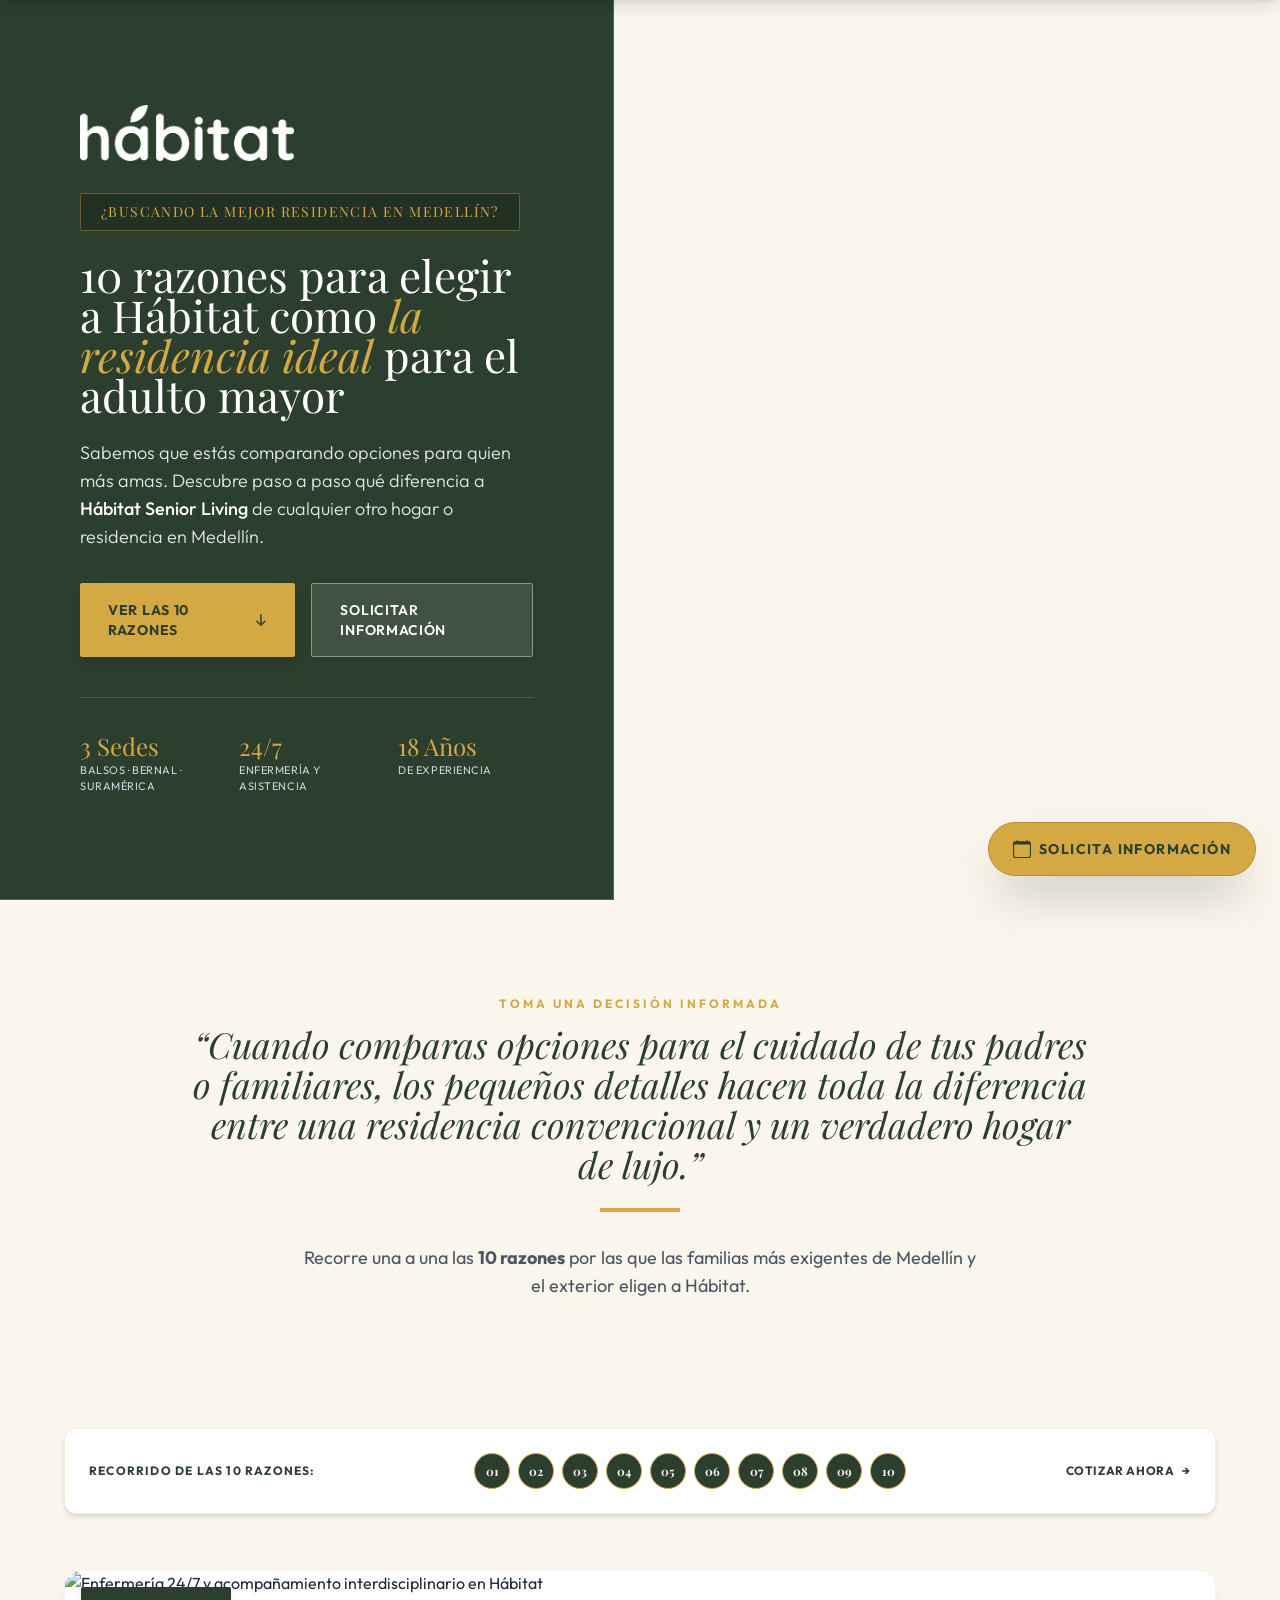
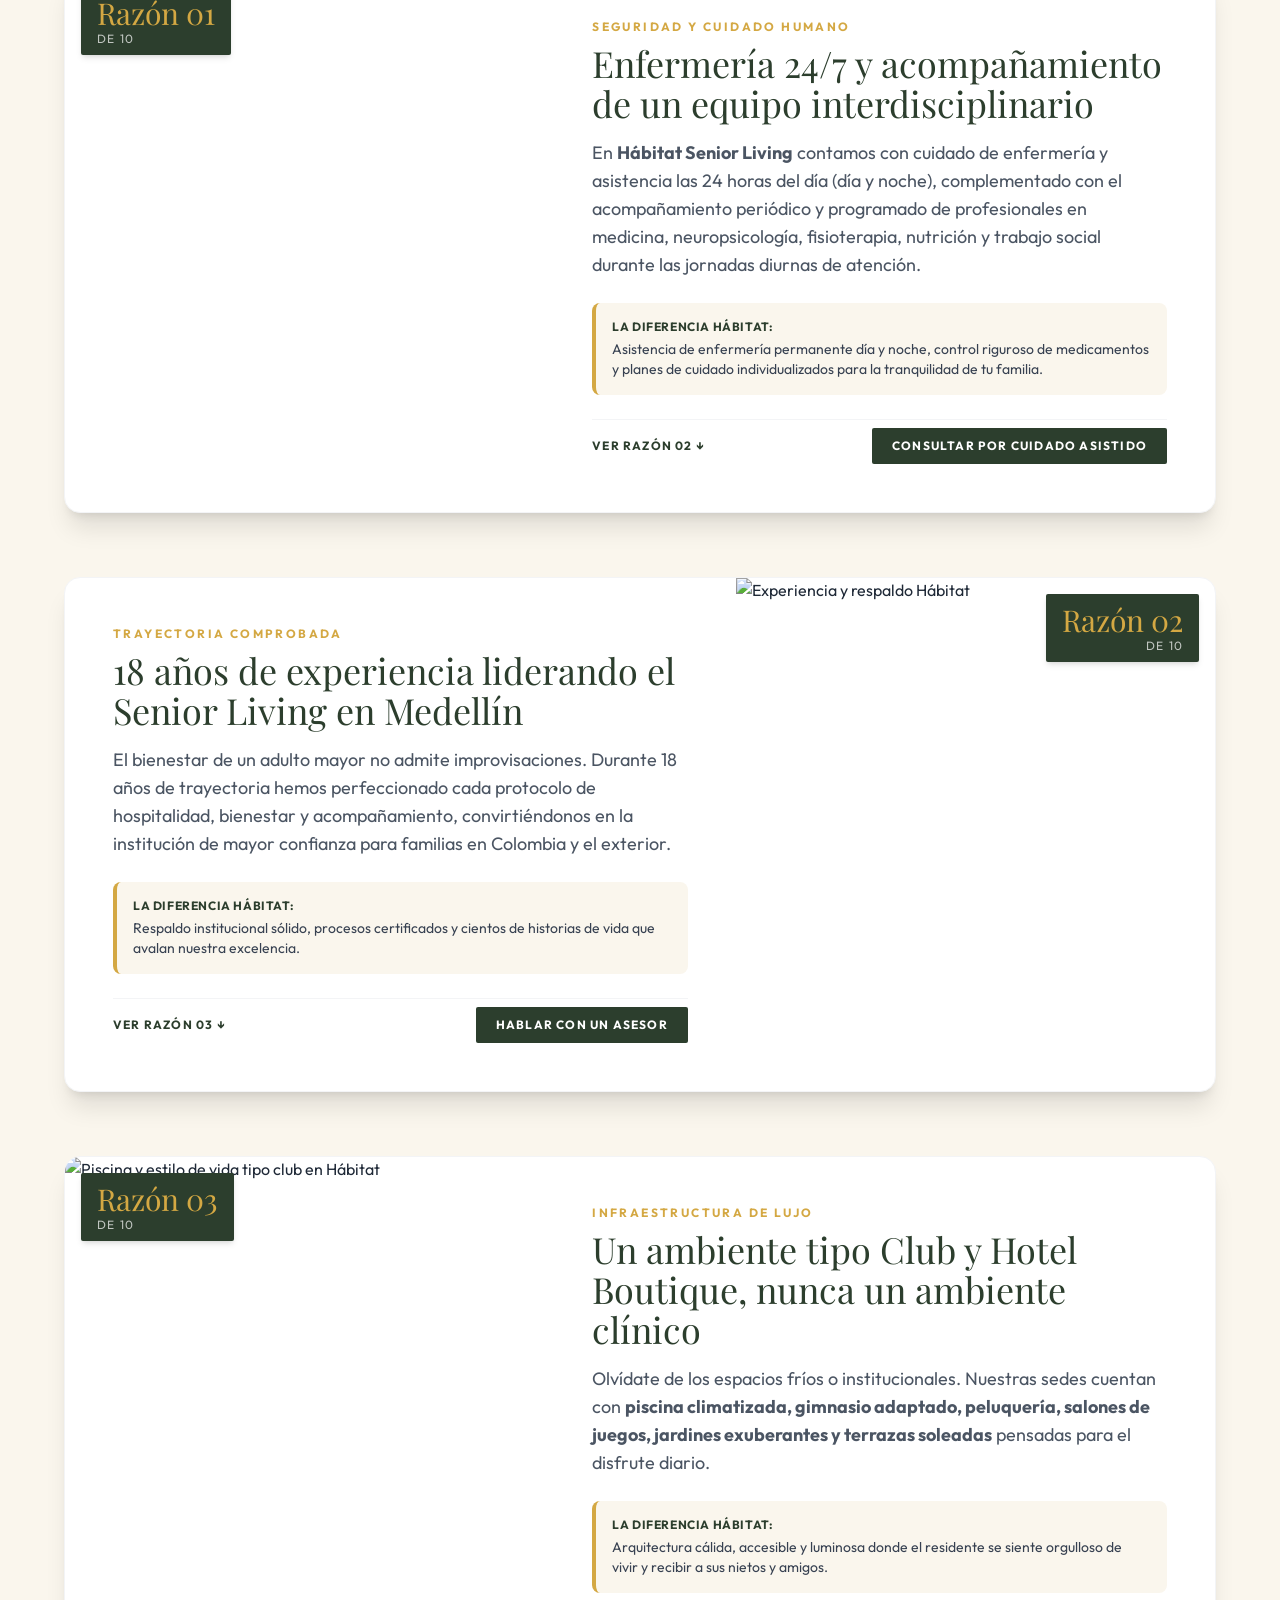
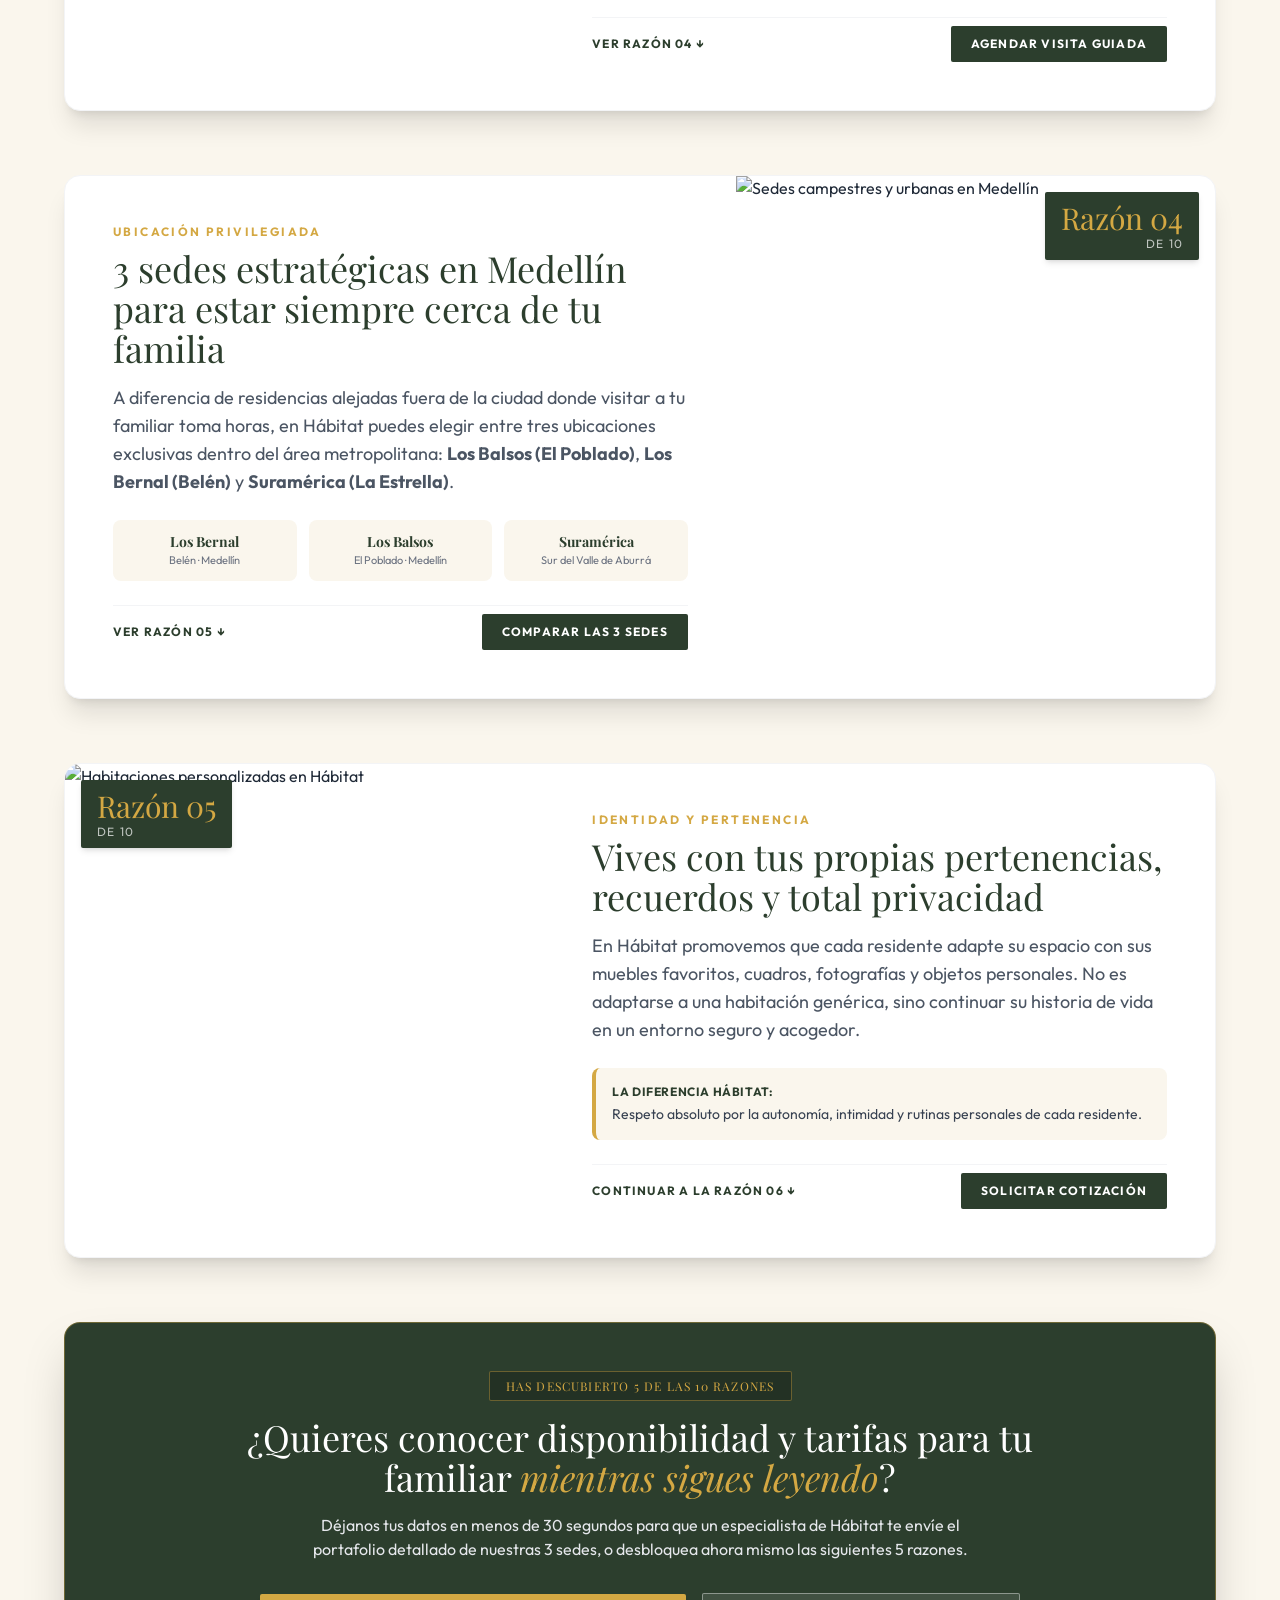
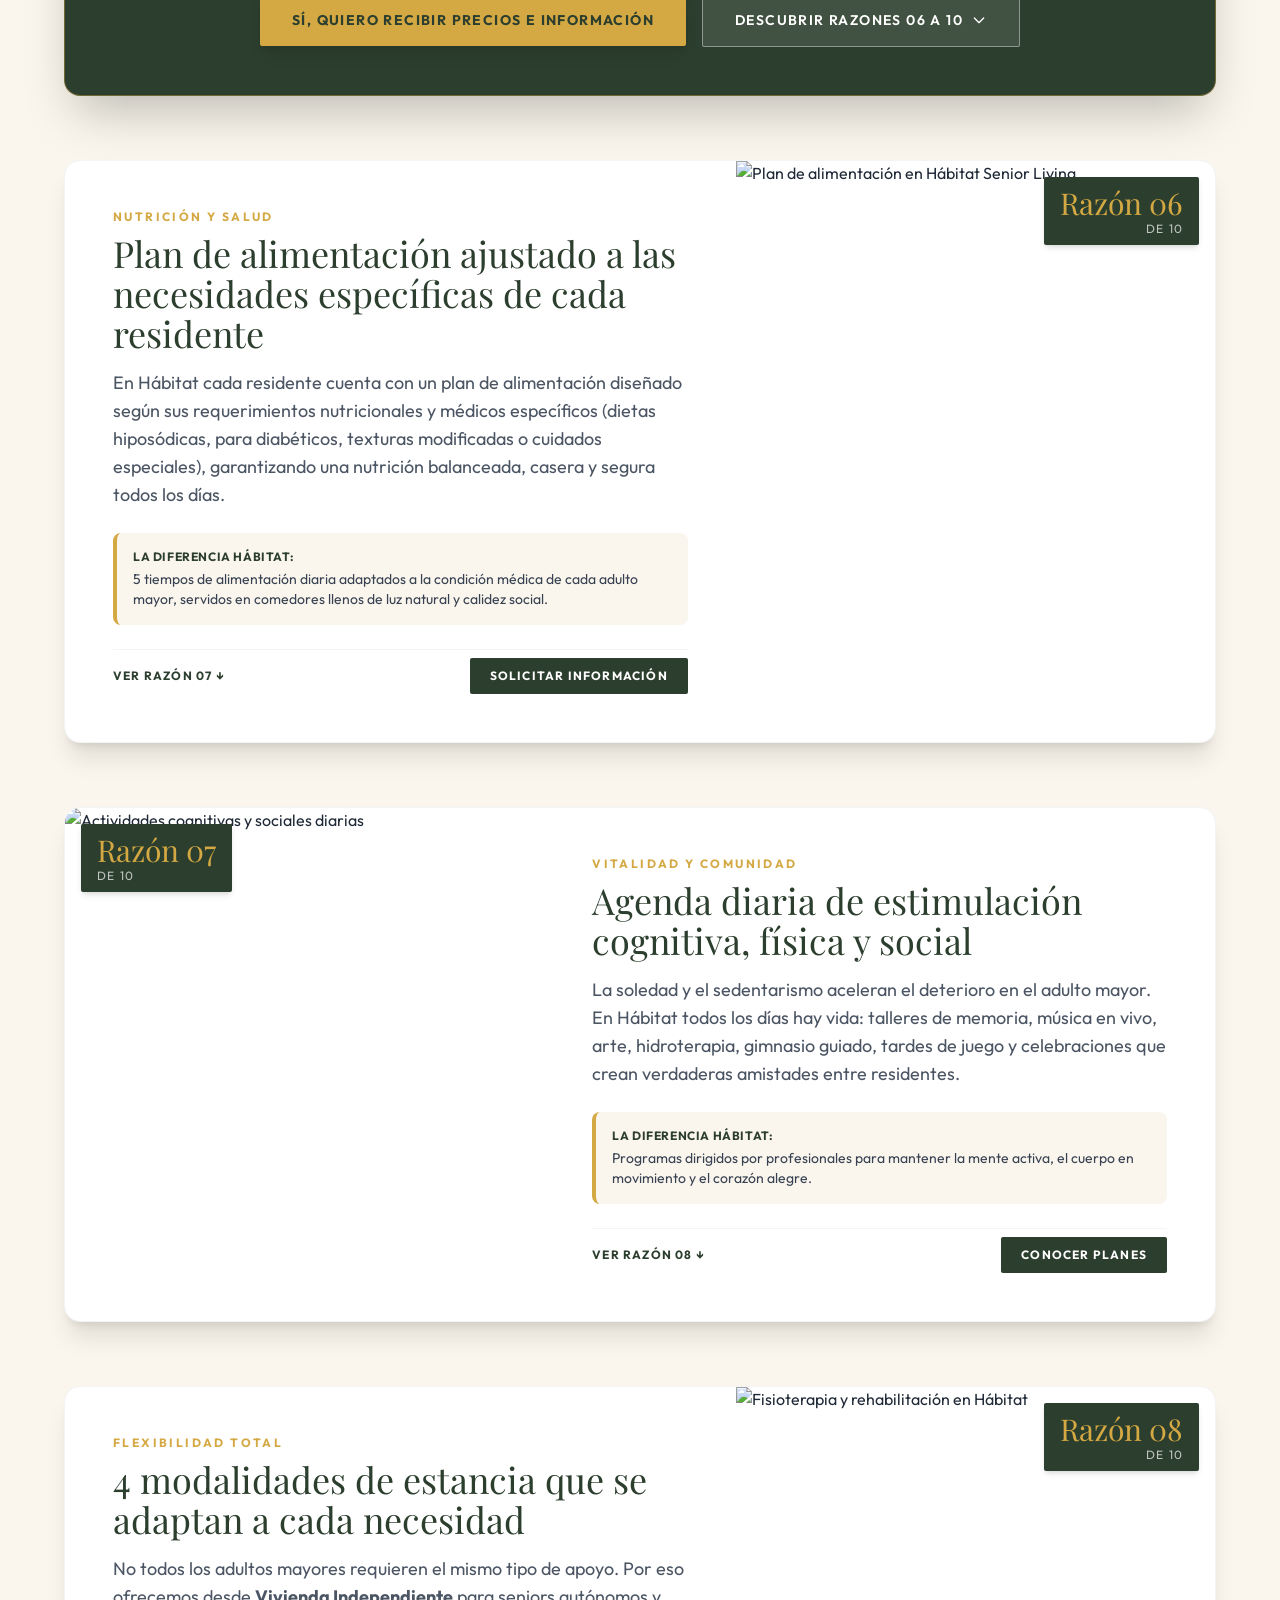
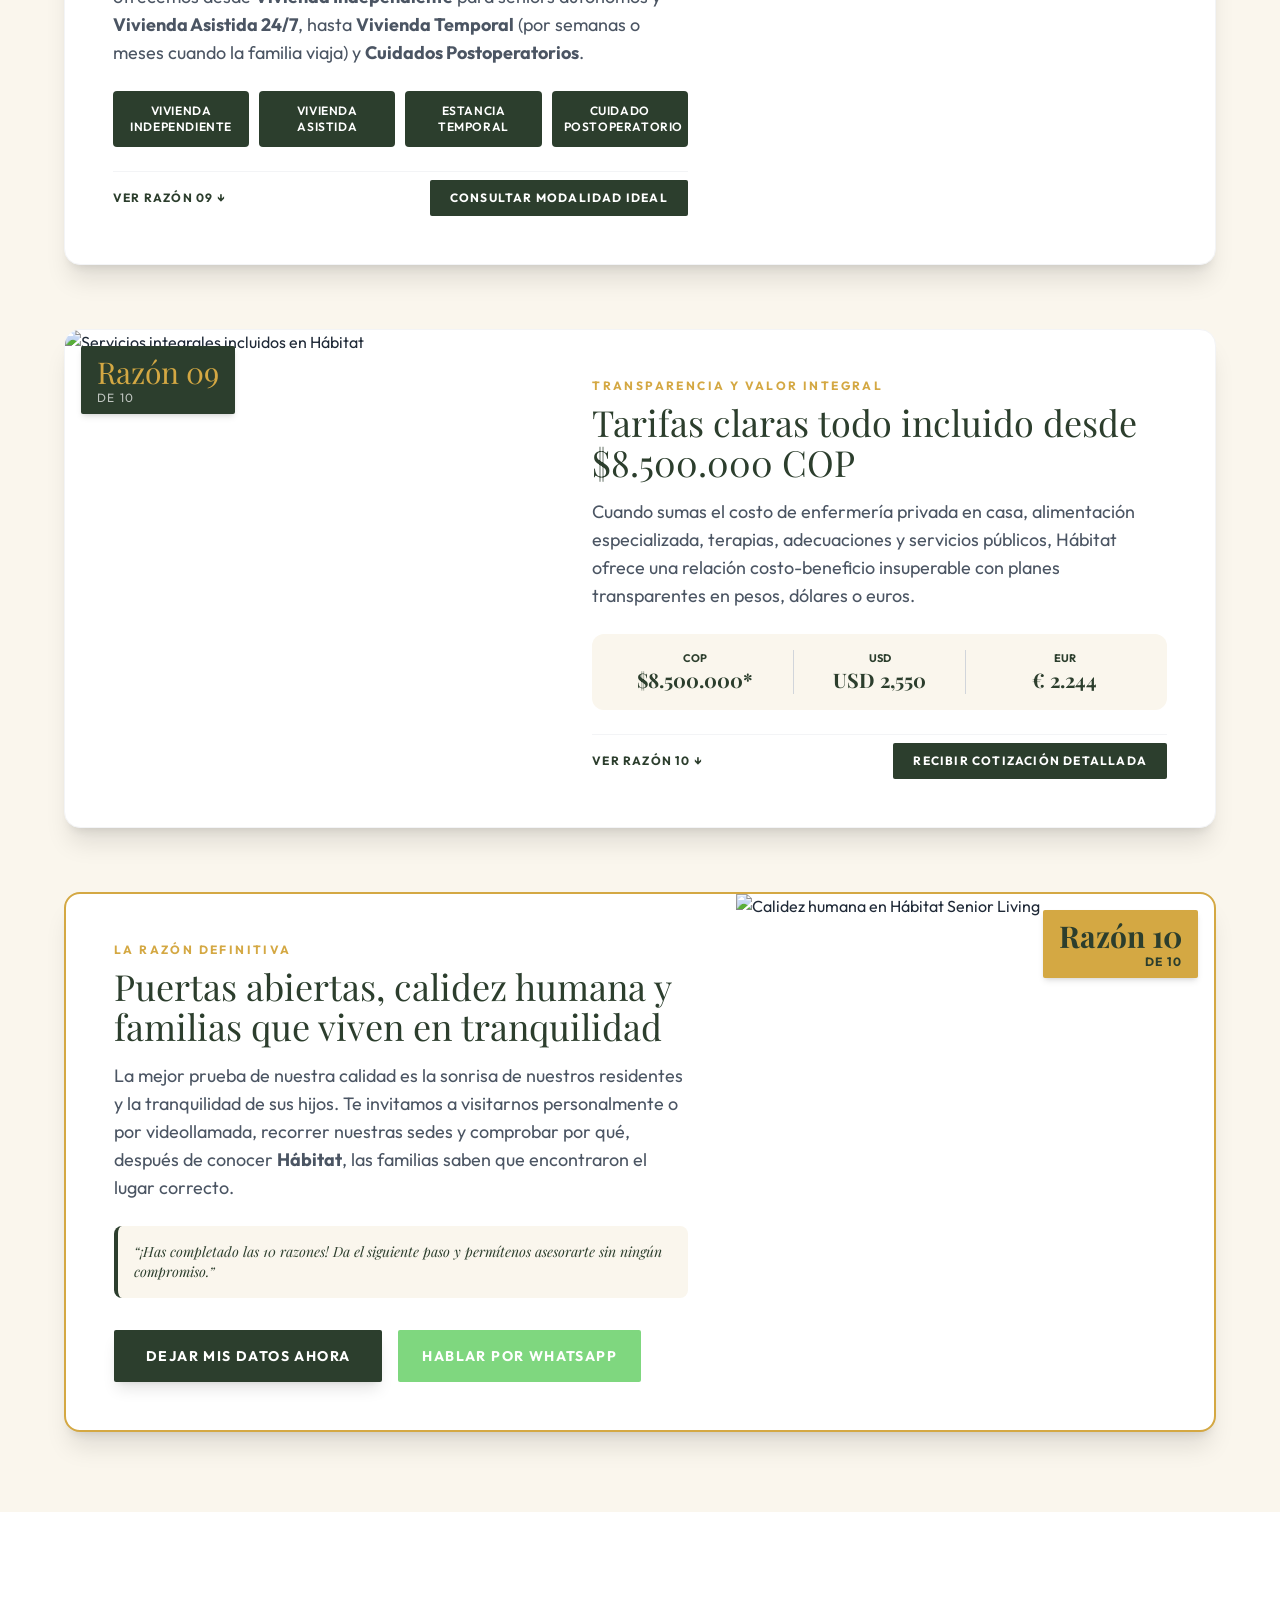
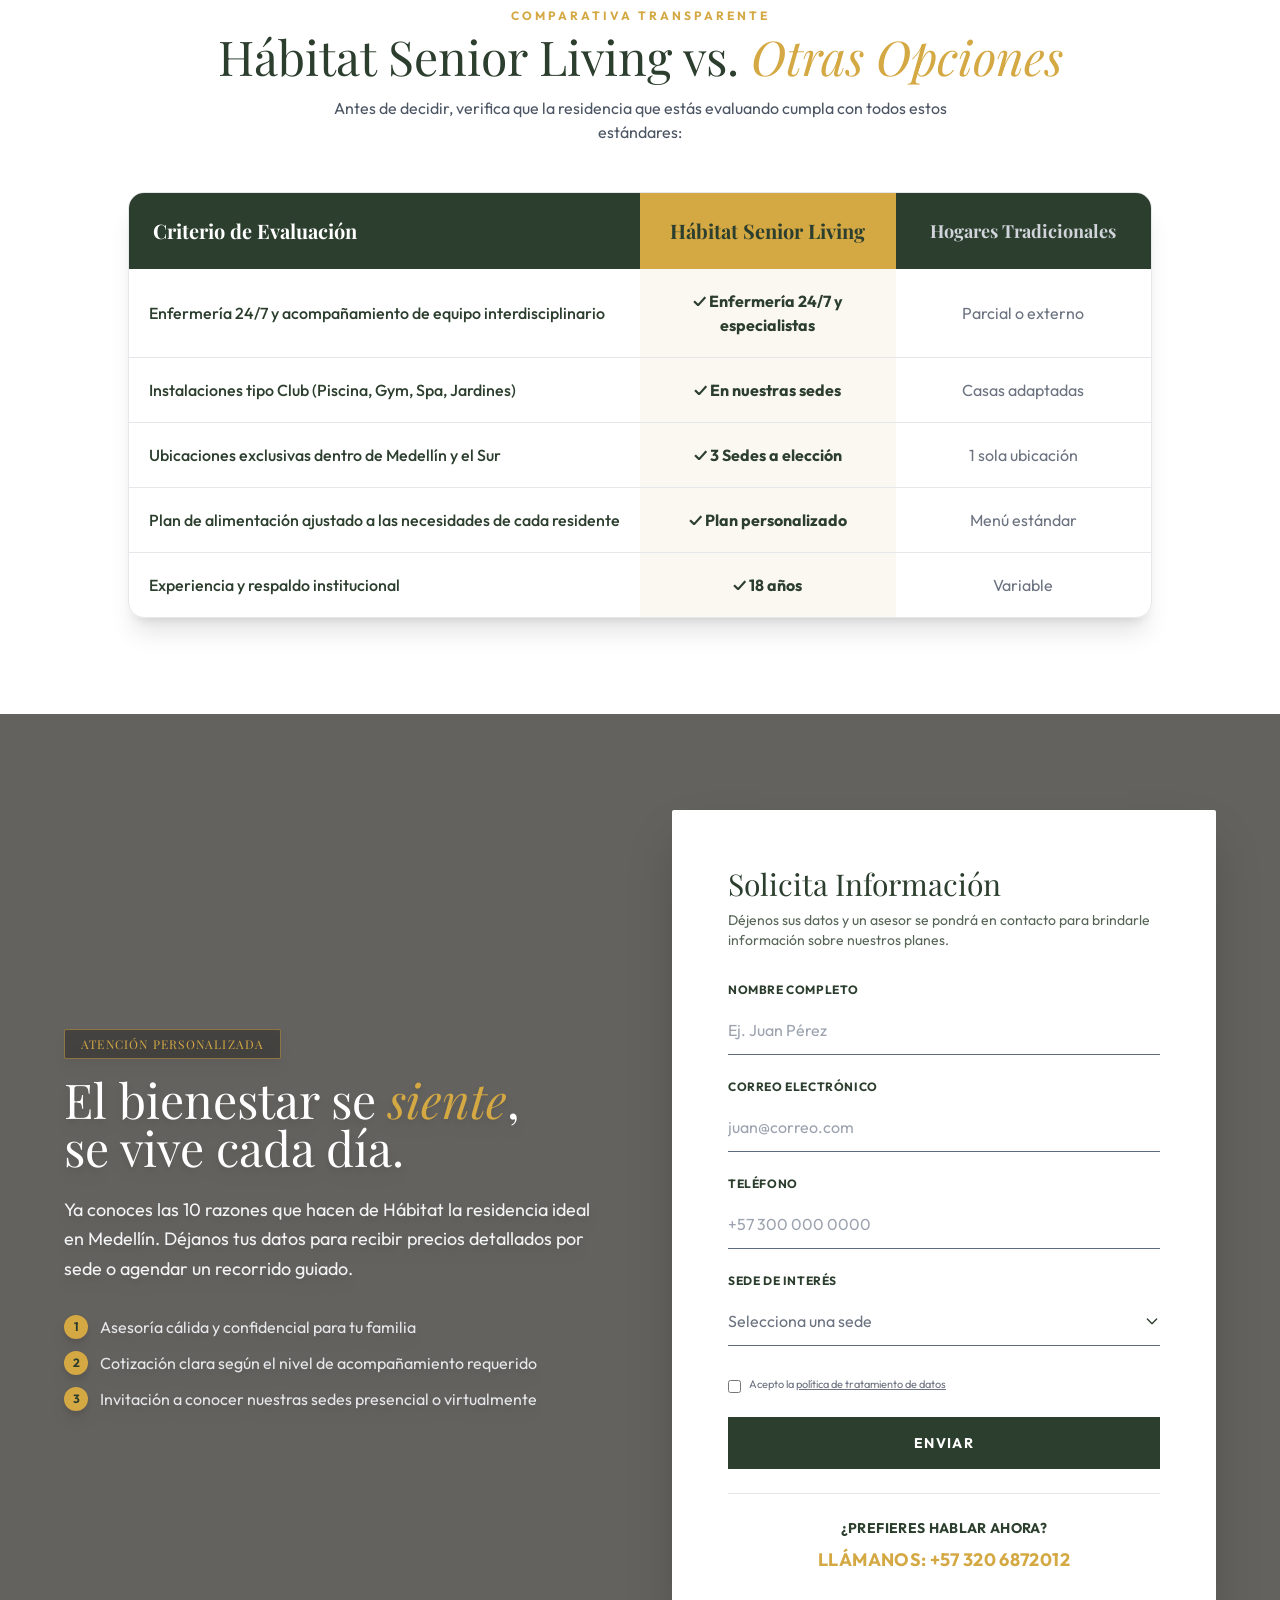
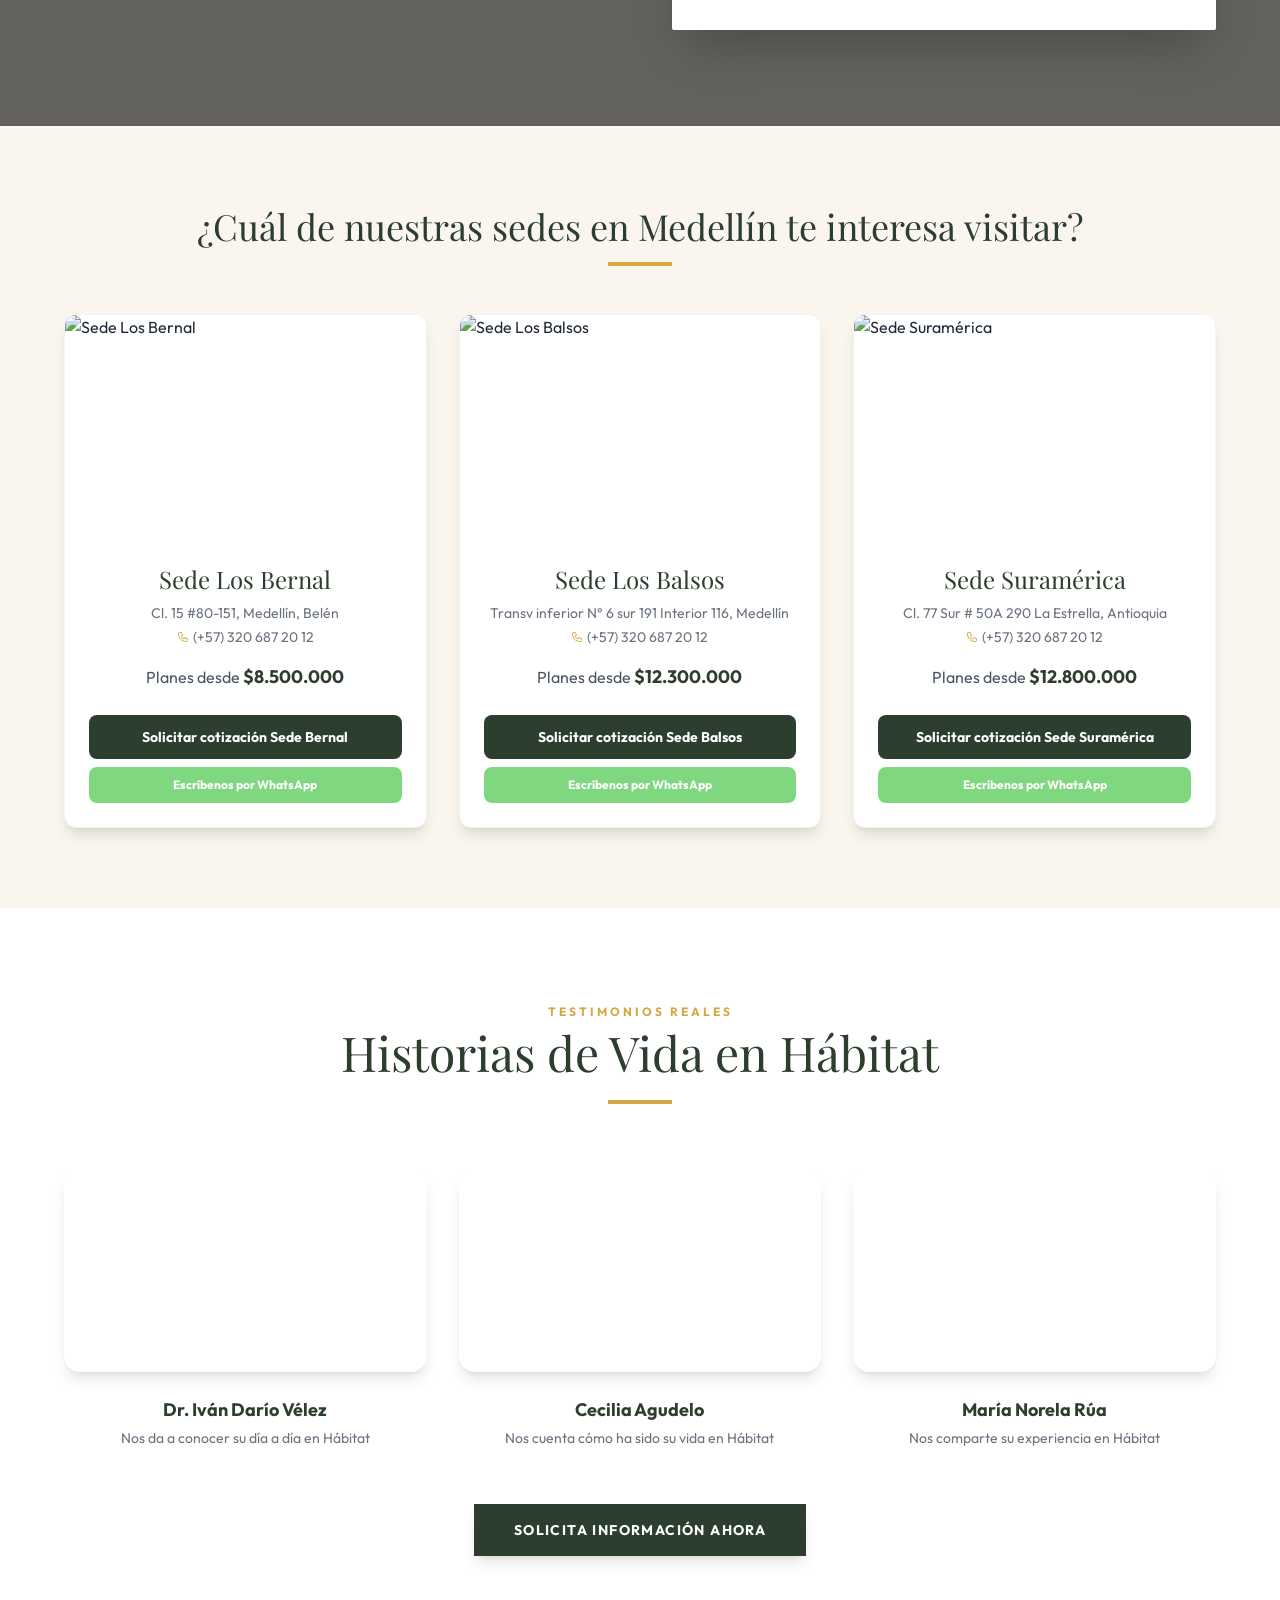
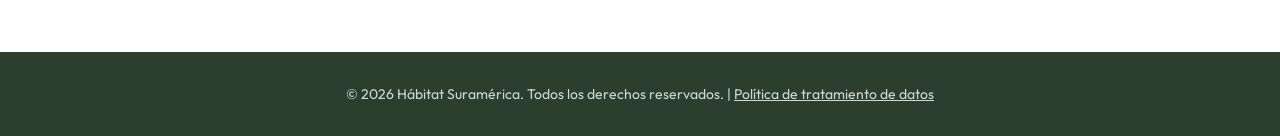
==== commit 9562a602: "Update to 18 years experience, families in tranquilidad, and clarify nursing 24/7 vs daytime special" ====
--- a/index.html
+++ b/index.html
@@ -1,6 +1,13 @@
 <!DOCTYPE html>
 <html lang="es" class="scroll-smooth">
 <head>
+    <!-- Google Tag Manager -->
+    <script>(function(w,d,s,l,i){w[l]=w[l]||[];w[l].push({'gtm.start':
+    new Date().getTime(),event:'gtm.js'});var f=d.getElementsByTagName(s)[0],
+    j=d.createElement(s),dl=l!='dataLayer'?'&l='+l:'';j.async=true;j.src=
+    'https://www.googletagmanager.com/gtm.js?id='+i+dl;f.parentNode.insertBefore(j,f);
+    })(window,document,'script','dataLayer','GTM-WFSQ859');</script>
+    <!-- End Google Tag Manager -->
     <meta charset="UTF-8">
     <meta name="viewport" content="width=device-width, initial-scale=1.0">
     <title>10 Razones para Elegir Hábitat Senior Living en Medellín | Cuidado de Lujo</title>
@@ -49,14 +56,6 @@
         }
     </style>
 
-    <!-- Google Tag Manager -->
-    <script>(function(w,d,s,l,i){w[l]=w[l]||[];w[l].push({'gtm.start':
-    new Date().getTime(),event:'gtm.js'});var f=d.getElementsByTagName(s)[0],
-    j=d.createElement(s),dl=l!='dataLayer'?'&l='+l:'';j.async=true;j.src=
-    'https://www.googletagmanager.com/gtm.js?id='+i+dl;f.parentNode.insertBefore(j,f);
-    })(window,document,'script','dataLayer','GTM-WFSQ859');</script>
-    <!-- End Google Tag Manager -->
-
     <link rel="icon" type="image/png" href="habitat_favicon.png">
 </head>
 <body class="font-sans text-gray-800 bg-karu-claro antialiased flex flex-col min-h-screen">
@@ -146,8 +145,8 @@
                         <div class="text-[11px] uppercase tracking-wider text-gray-300">Enfermería y Asistencia</div>
                     </div>
                     <div>
-                        <div class="text-xl md:text-2xl font-serif text-karu-arena">+15 Años</div>
-                        <div class="text-[11px] uppercase tracking-wider text-gray-300">Líderes en Senior Living</div>
+                        <div class="text-xl md:text-2xl font-serif text-karu-arena">18 Años</div>
+                        <div class="text-[11px] uppercase tracking-wider text-gray-300">De Experiencia</div>
                     </div>
                 </div>
             </div>
@@ -206,22 +205,22 @@
                 <!-- RAZÓN 01 -->
                 <article id="razon-1" data-reason="1" class="reason-card bg-white rounded-2xl shadow-xl overflow-hidden border border-gray-100 grid grid-cols-1 lg:grid-cols-12">
                     <div class="lg:col-span-5 relative min-h-[280px] lg:min-h-full">
-                        <img src="https://seniorliving.servicios-habitat.com/habitat_gallery/_MER0361.webp" alt="Atención médica y enfermería 24/7 en Hábitat" class="w-full h-full object-cover">
+                        <img src="https://seniorliving.servicios-habitat.com/habitat_gallery/_MER0361.webp" alt="Enfermería 24/7 y acompañamiento interdisciplinario en Hábitat" class="w-full h-full object-cover">
                         <div class="absolute top-4 left-4 bg-karu-verde text-karu-arena font-serif text-2xl md:text-3xl px-4 py-2 rounded-sm shadow-md">
                             Razón 01 <span class="text-xs font-sans text-white/70 uppercase tracking-widest block">de 10</span>
                         </div>
                     </div>
                     <div class="lg:col-span-7 p-8 md:p-12 flex flex-col justify-center">
-                        <span class="text-xs font-bold uppercase tracking-[0.2em] text-karu-arena mb-2">Seguridad Clínica y Humana</span>
+                        <span class="text-xs font-bold uppercase tracking-[0.2em] text-karu-arena mb-2">Seguridad y Cuidado Humano</span>
                         <h3 class="text-2xl md:text-4xl font-serif text-karu-verde mb-4 leading-tight">
-                            Enfermería 24/7 y un equipo multidisciplinario permanente
+                            Enfermería 24/7 y acompañamiento de un equipo interdisciplinario
                         </h3>
                         <p class="text-gray-600 text-base md:text-lg leading-relaxed mb-6">
-                            Mientras que otros lugares ofrecen supervisión básica por turnos, en <strong>Hábitat Senior Living</strong> contamos con cuidado de enfermería las 24 horas del día y el acompañamiento continuo de especialistas en medicina, neuropsicología, fisioterapia, nutrición y trabajo social.
+                            En <strong>Hábitat Senior Living</strong> contamos con cuidado de enfermería y asistencia las 24 horas del día (día y noche), complementado con el acompañamiento periódico y programado de profesionales en medicina, neuropsicología, fisioterapia, nutrición y trabajo social durante las jornadas diurnas de atención.
                         </p>
                         <div class="bg-karu-claro p-4 rounded-lg border-l-4 border-karu-arena mb-6">
                             <p class="text-xs uppercase tracking-wider font-bold text-karu-verde mb-1">La diferencia Hábitat:</p>
-                            <p class="text-sm text-gray-700">Respuesta inmediata, control riguroso de medicamentos y planes de cuidado individualizados para la tranquilidad absoluta de tu familia.</p>
+                            <p class="text-sm text-gray-700">Asistencia de enfermería permanente día y noche, control riguroso de medicamentos y planes de cuidado individualizados para la tranquilidad de tu familia.</p>
                         </div>
                         <div class="flex flex-wrap items-center justify-between gap-4 pt-2 border-t border-gray-100">
                             <a href="#razon-2" class="text-xs font-bold uppercase tracking-widest text-karu-verde hover:text-karu-arena transition flex items-center gap-2">
@@ -239,10 +238,10 @@
                     <div class="lg:col-span-7 p-8 md:p-12 flex flex-col justify-center order-2 lg:order-1">
                         <span class="text-xs font-bold uppercase tracking-[0.2em] text-karu-arena mb-2">Trayectoria Comprobada</span>
                         <h3 class="text-2xl md:text-4xl font-serif text-karu-verde mb-4 leading-tight">
-                            Más de 15 años de experiencia liderando el Senior Living en Medellín
+                            18 años de experiencia liderando el Senior Living en Medellín
                         </h3>
                         <p class="text-gray-600 text-base md:text-lg leading-relaxed mb-6">
-                            El bienestar de un adulto mayor no admite improvisaciones. Durante más de una década y media hemos perfeccionado cada protocolo de hospitalidad, salud y acompañamiento, convirtiéndonos en la institución de mayor confianza para familias en Colombia y el exterior.
+                            El bienestar de un adulto mayor no admite improvisaciones. Durante 18 años de trayectoria hemos perfeccionado cada protocolo de hospitalidad, bienestar y acompañamiento, convirtiéndonos en la institución de mayor confianza para familias en Colombia y el exterior.
                         </p>
                         <div class="bg-karu-claro p-4 rounded-lg border-l-4 border-karu-arena mb-6">
                             <p class="text-xs uppercase tracking-wider font-bold text-karu-verde mb-1">La diferencia Hábitat:</p>
@@ -538,7 +537,7 @@
                         <div class="lg:col-span-7 p-8 md:p-12 flex flex-col justify-center order-2 lg:order-1">
                             <span class="text-xs font-bold uppercase tracking-[0.2em] text-karu-arena mb-2">La Razón Definitiva</span>
                             <h3 class="text-2xl md:text-4xl font-serif text-karu-verde mb-4 leading-tight">
-                                Puertas abiertas, calidez humana y familias que viven en paz
+                                Puertas abiertas, calidez humana y familias que viven en tranquilidad
                             </h3>
                             <p class="text-gray-600 text-base md:text-lg leading-relaxed mb-6">
                                 La mejor prueba de nuestra calidad es la sonrisa de nuestros residentes y la tranquilidad de sus hijos. Te invitamos a visitarnos personalmente o por videollamada, recorrer nuestras sedes y comprobar por qué, después de conocer <strong>Hábitat</strong>, las familias saben que encontraron el lugar correcto.
@@ -594,8 +593,8 @@
                     </thead>
                     <tbody class="divide-y divide-gray-200 text-sm md:text-base">
                         <tr class="hover:bg-karu-claro/50 transition">
-                            <td class="p-5 font-medium text-karu-verde">Enfermería 24/7 y equipo médico interdisciplinario</td>
-                            <td class="p-5 text-center bg-karu-claro/70 font-bold text-karu-verde">✓ Incluido 24/7</td>
+                            <td class="p-5 font-medium text-karu-verde">Enfermería 24/7 y acompañamiento de equipo interdisciplinario</td>
+                            <td class="p-5 text-center bg-karu-claro/70 font-bold text-karu-verde">✓ Enfermería 24/7 y especialistas</td>
                             <td class="p-5 text-center text-gray-500">Parcial o externo</td>
                         </tr>
                         <tr class="hover:bg-karu-claro/50 transition">
@@ -615,7 +614,7 @@
                         </tr>
                         <tr class="hover:bg-karu-claro/50 transition">
                             <td class="p-5 font-medium text-karu-verde">Experiencia y respaldo institucional</td>
-                            <td class="p-5 text-center bg-karu-claro/70 font-bold text-karu-verde">✓ +15 años</td>
+                            <td class="p-5 text-center bg-karu-claro/70 font-bold text-karu-verde">✓ 18 años</td>
                             <td class="p-5 text-center text-gray-500">Variable</td>
                         </tr>
                     </tbody>
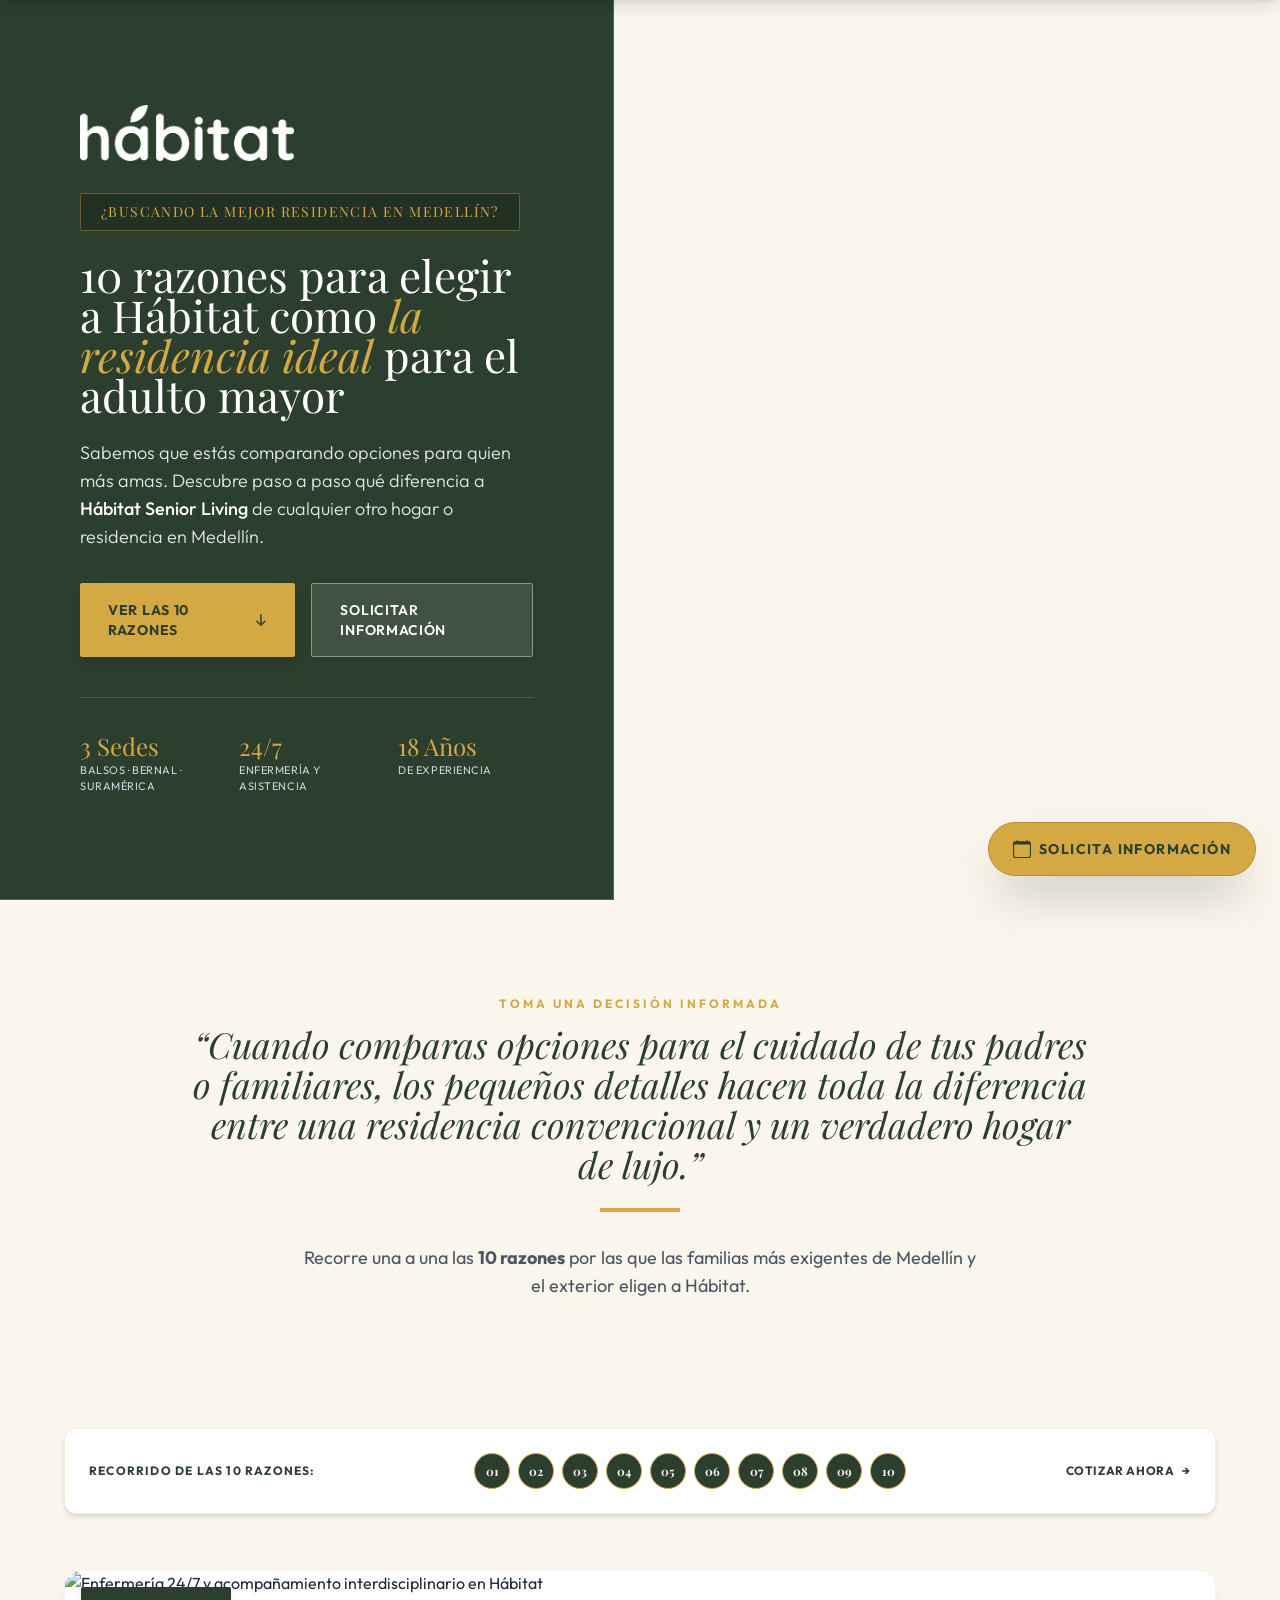
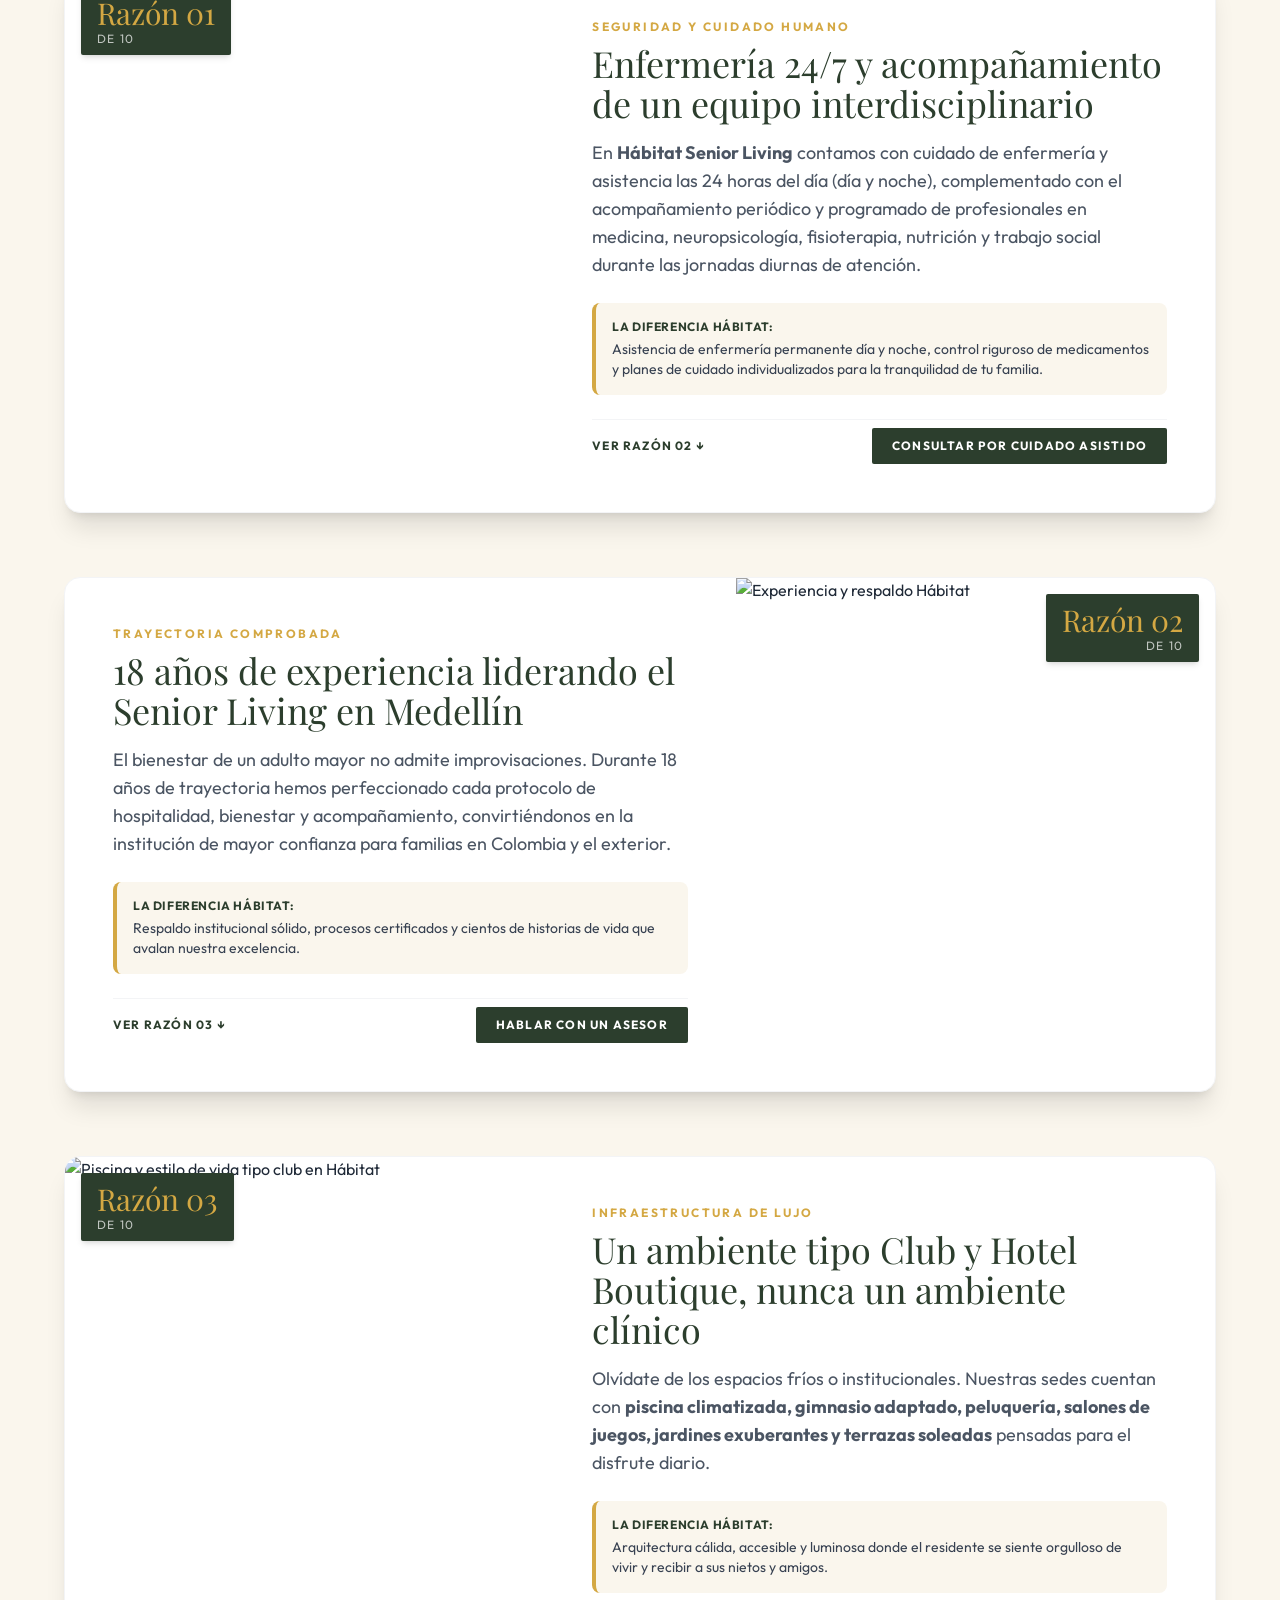
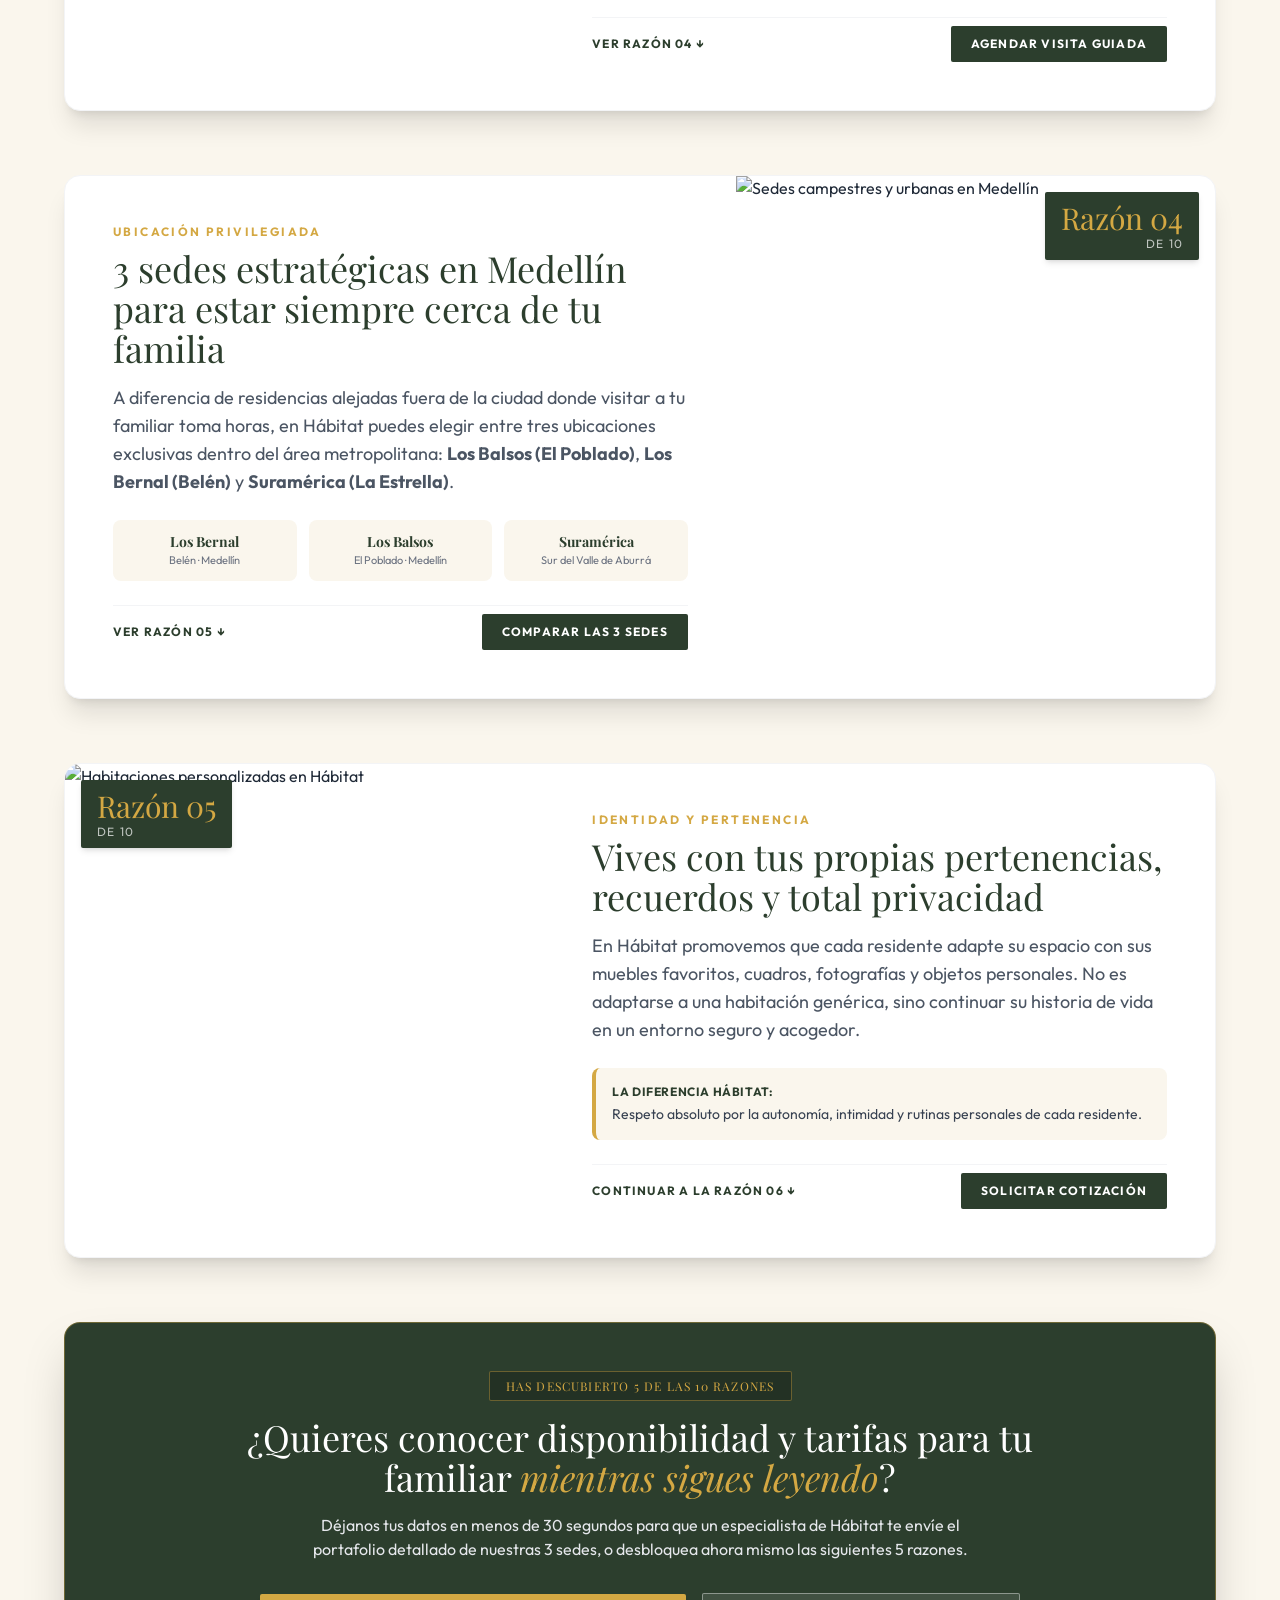
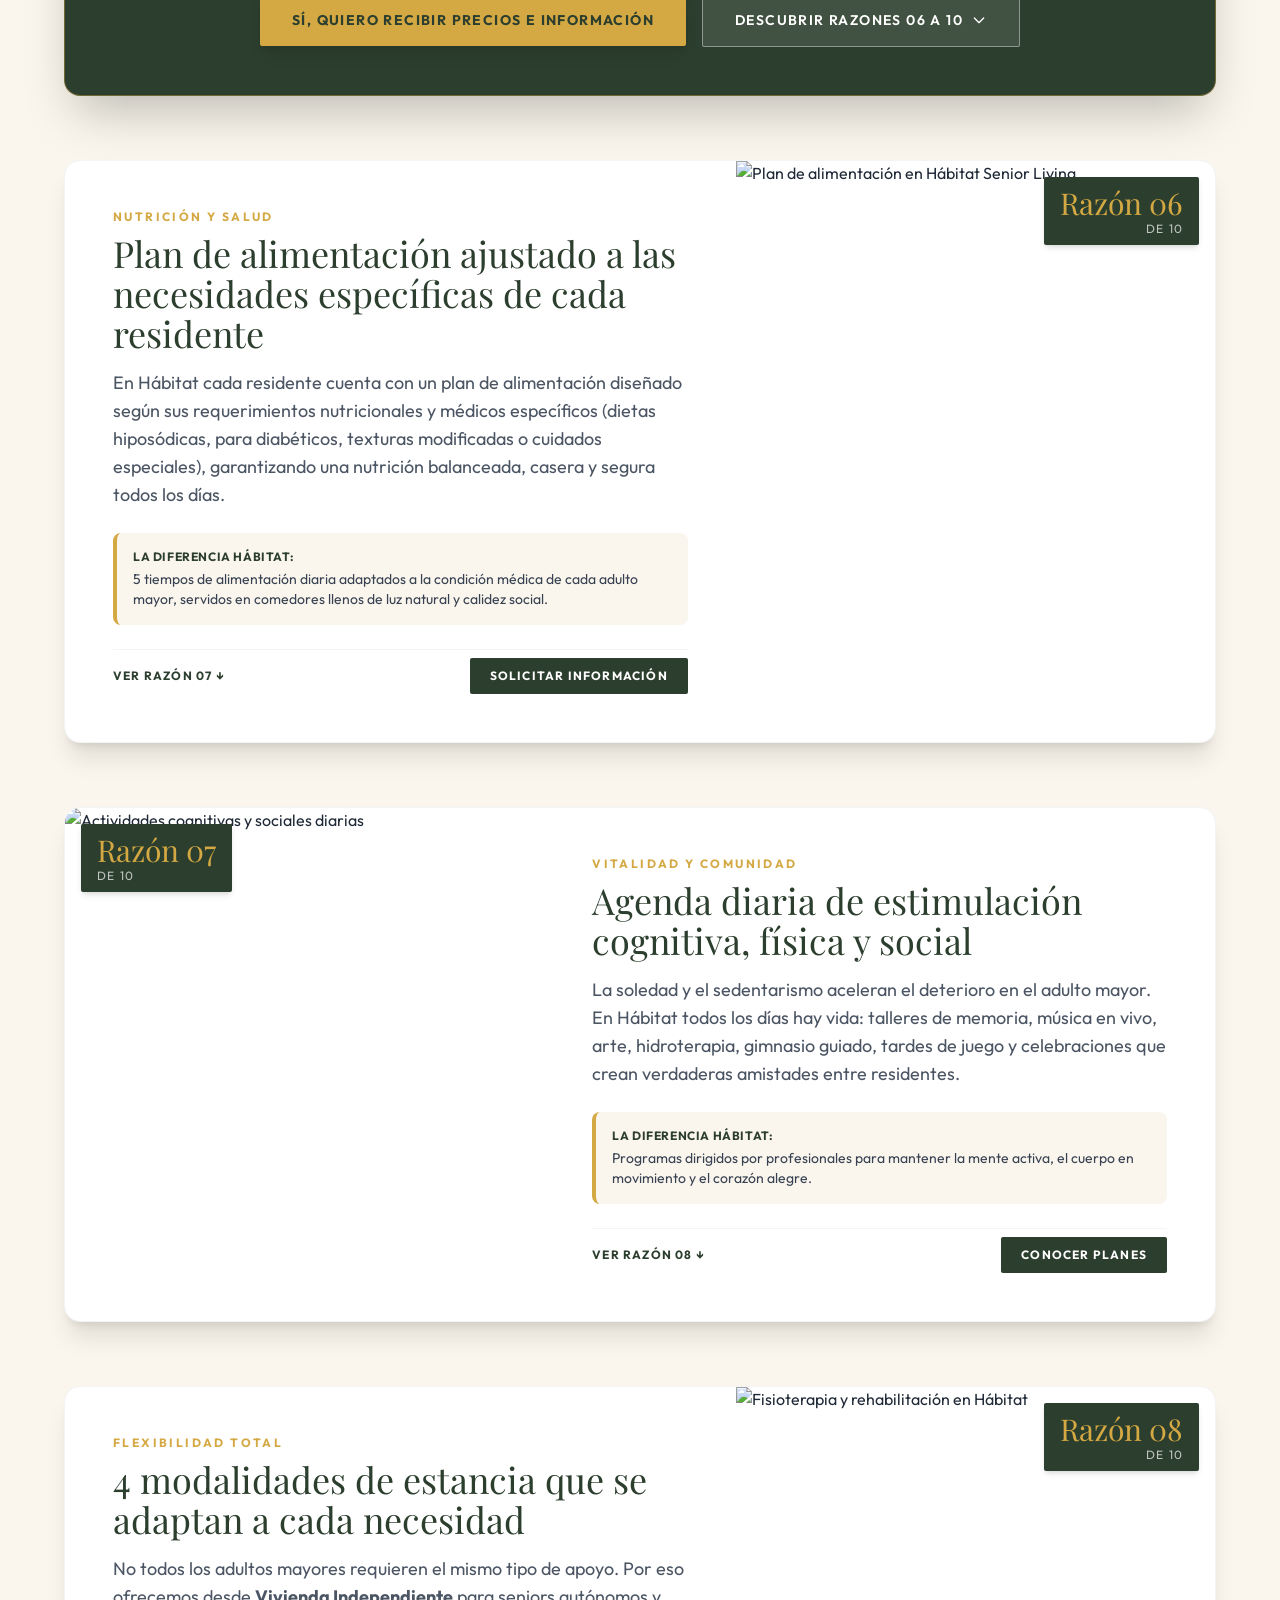
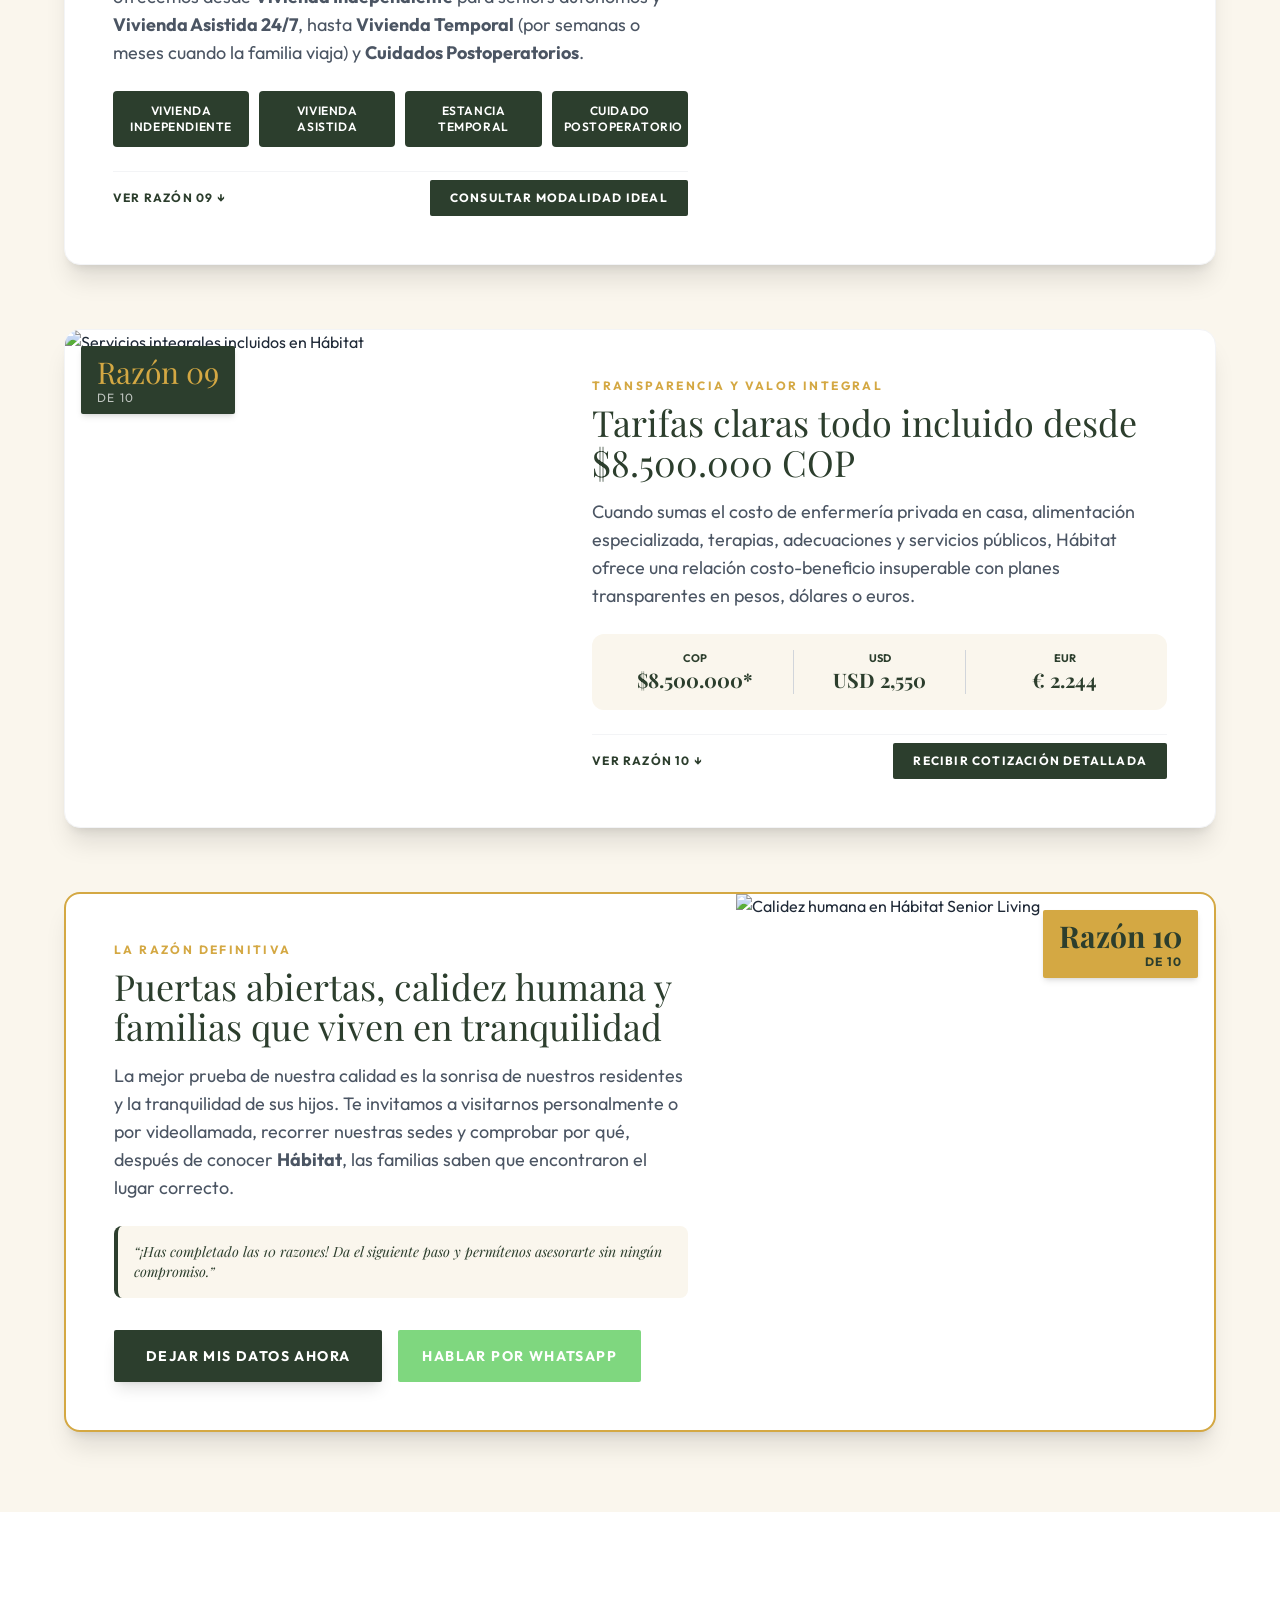
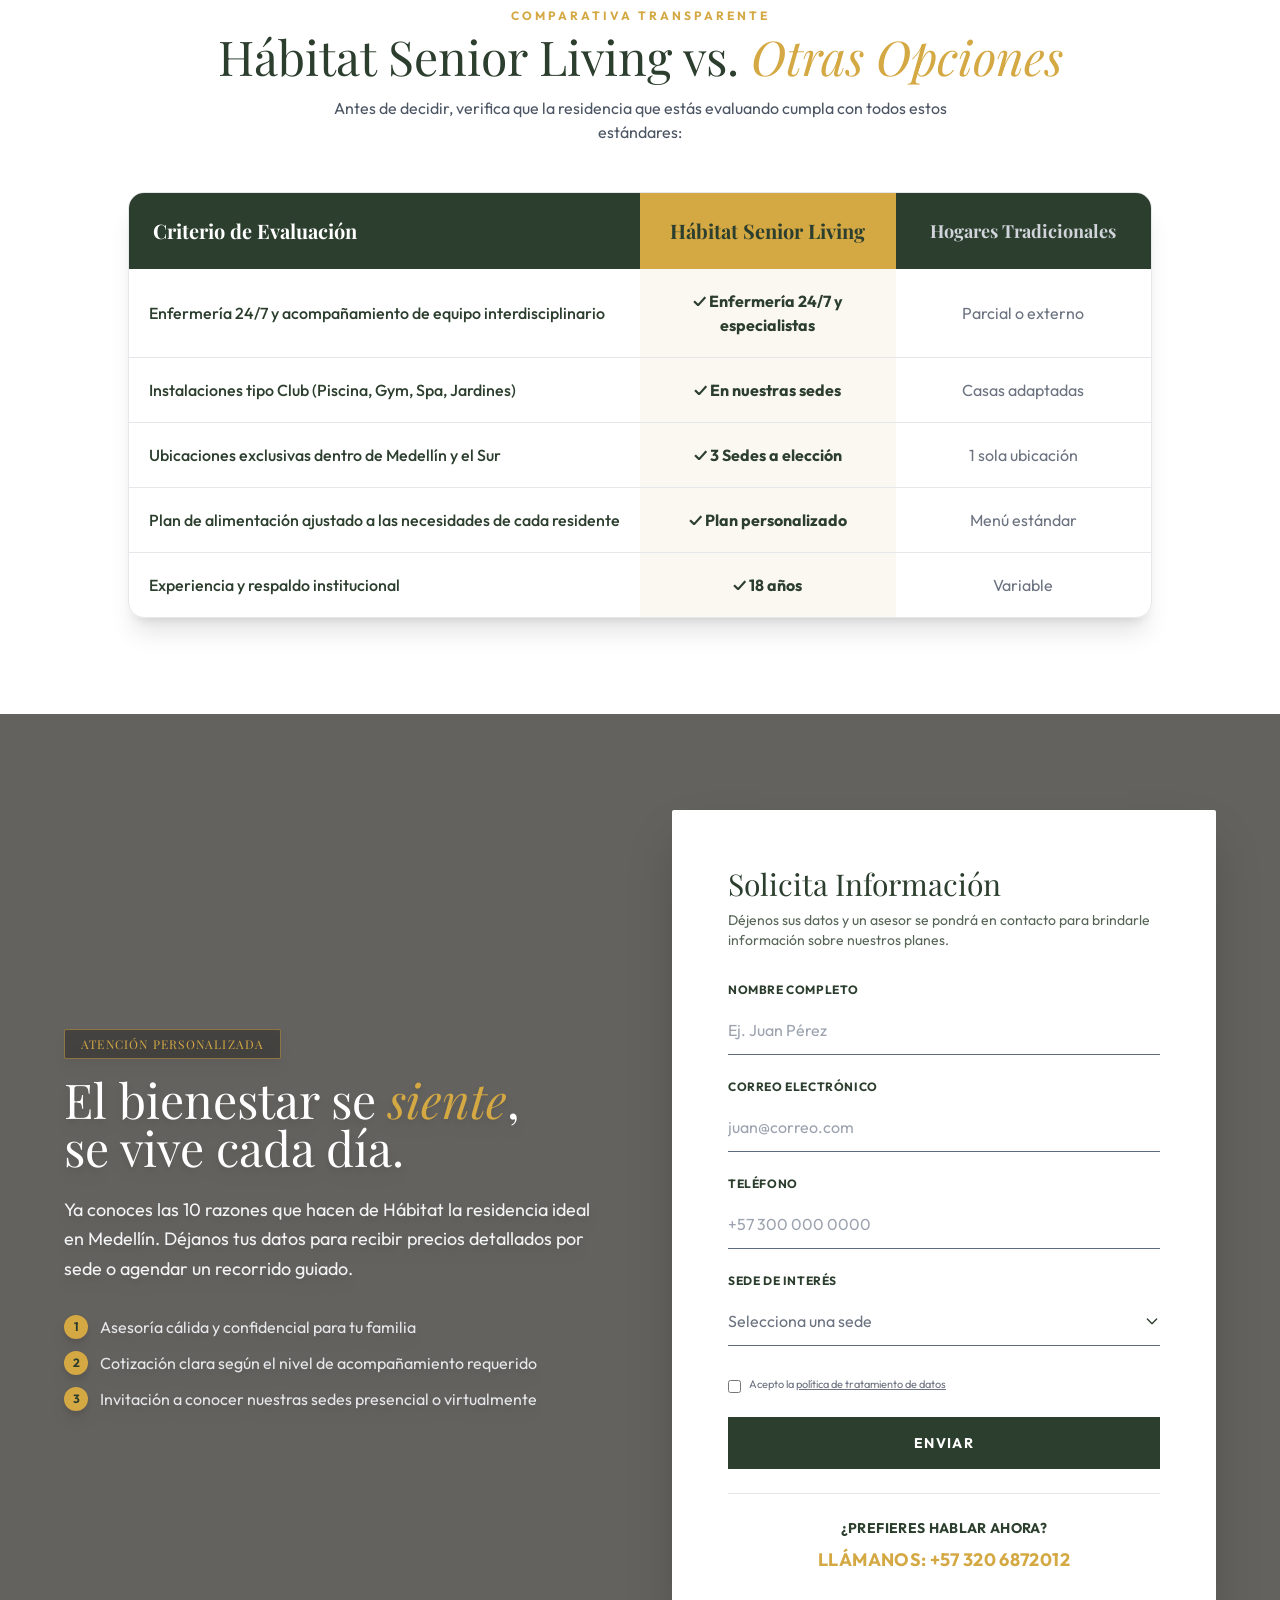
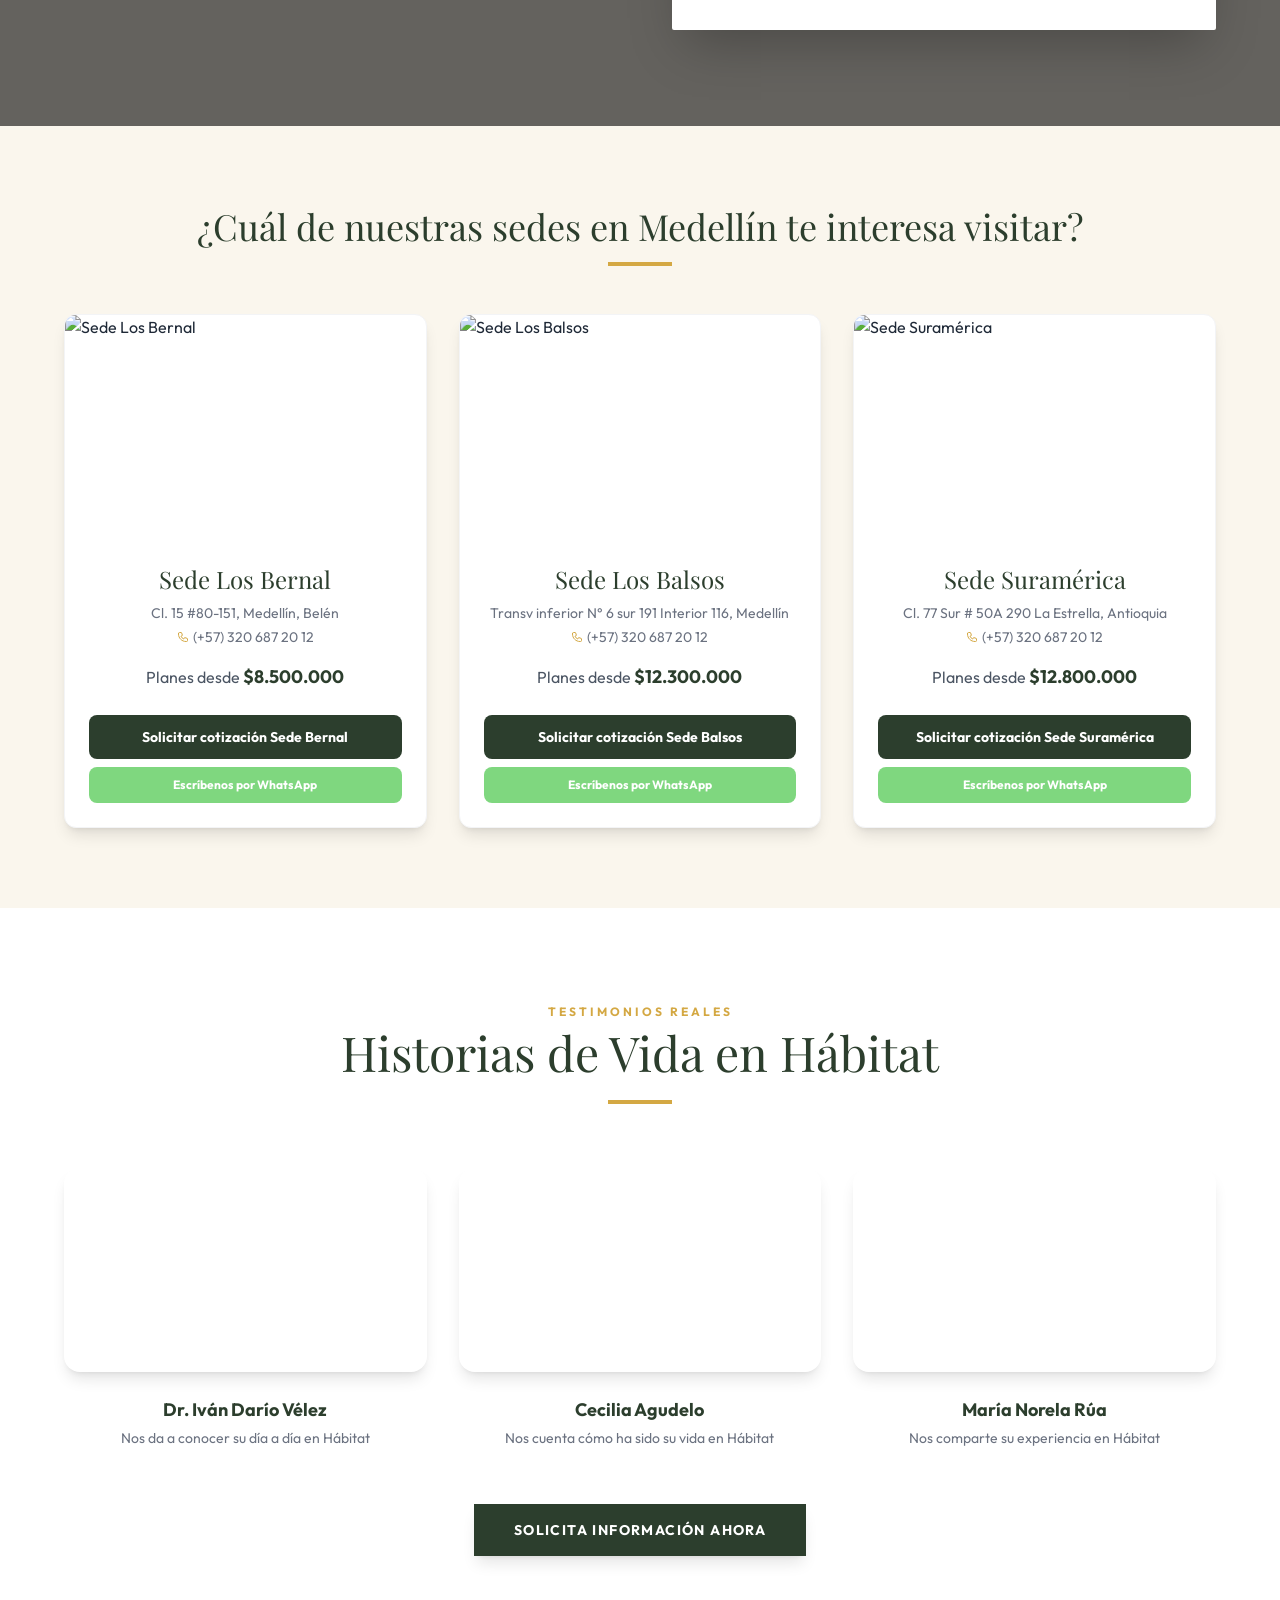
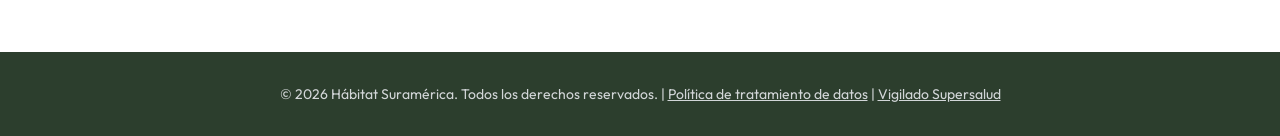
==== commit 640be106: "Add Vigilado Supersalud link to footer across all pages" ====
--- a/index.html
+++ b/index.html
@@ -864,7 +864,7 @@
     <footer class="bg-karu-verde text-karu-marfil py-8 px-6 md:px-12 w-full relative z-20">
         <div class="w-full flex items-center justify-center">
             <div class="text-sm text-gray-200 opacity-90 text-center">
-                &copy; 2026 Hábitat Suramérica. Todos los derechos reservados. | <a href="politica-de-privacidad.html" class="underline hover:text-white transition">Política de tratamiento de datos</a>
+                &copy; 2026 Hábitat Suramérica. Todos los derechos reservados. | <a href="politica-de-privacidad.html" class="underline hover:text-white transition">Política de tratamiento de datos</a> | <a href="https://www.supersalud.gov.co/es-co/Paginas/Home.aspx" target="_blank" rel="noopener noreferrer" class="underline hover:text-white transition">Vigilado Supersalud</a>
             </div>
         </div>
     </footer>
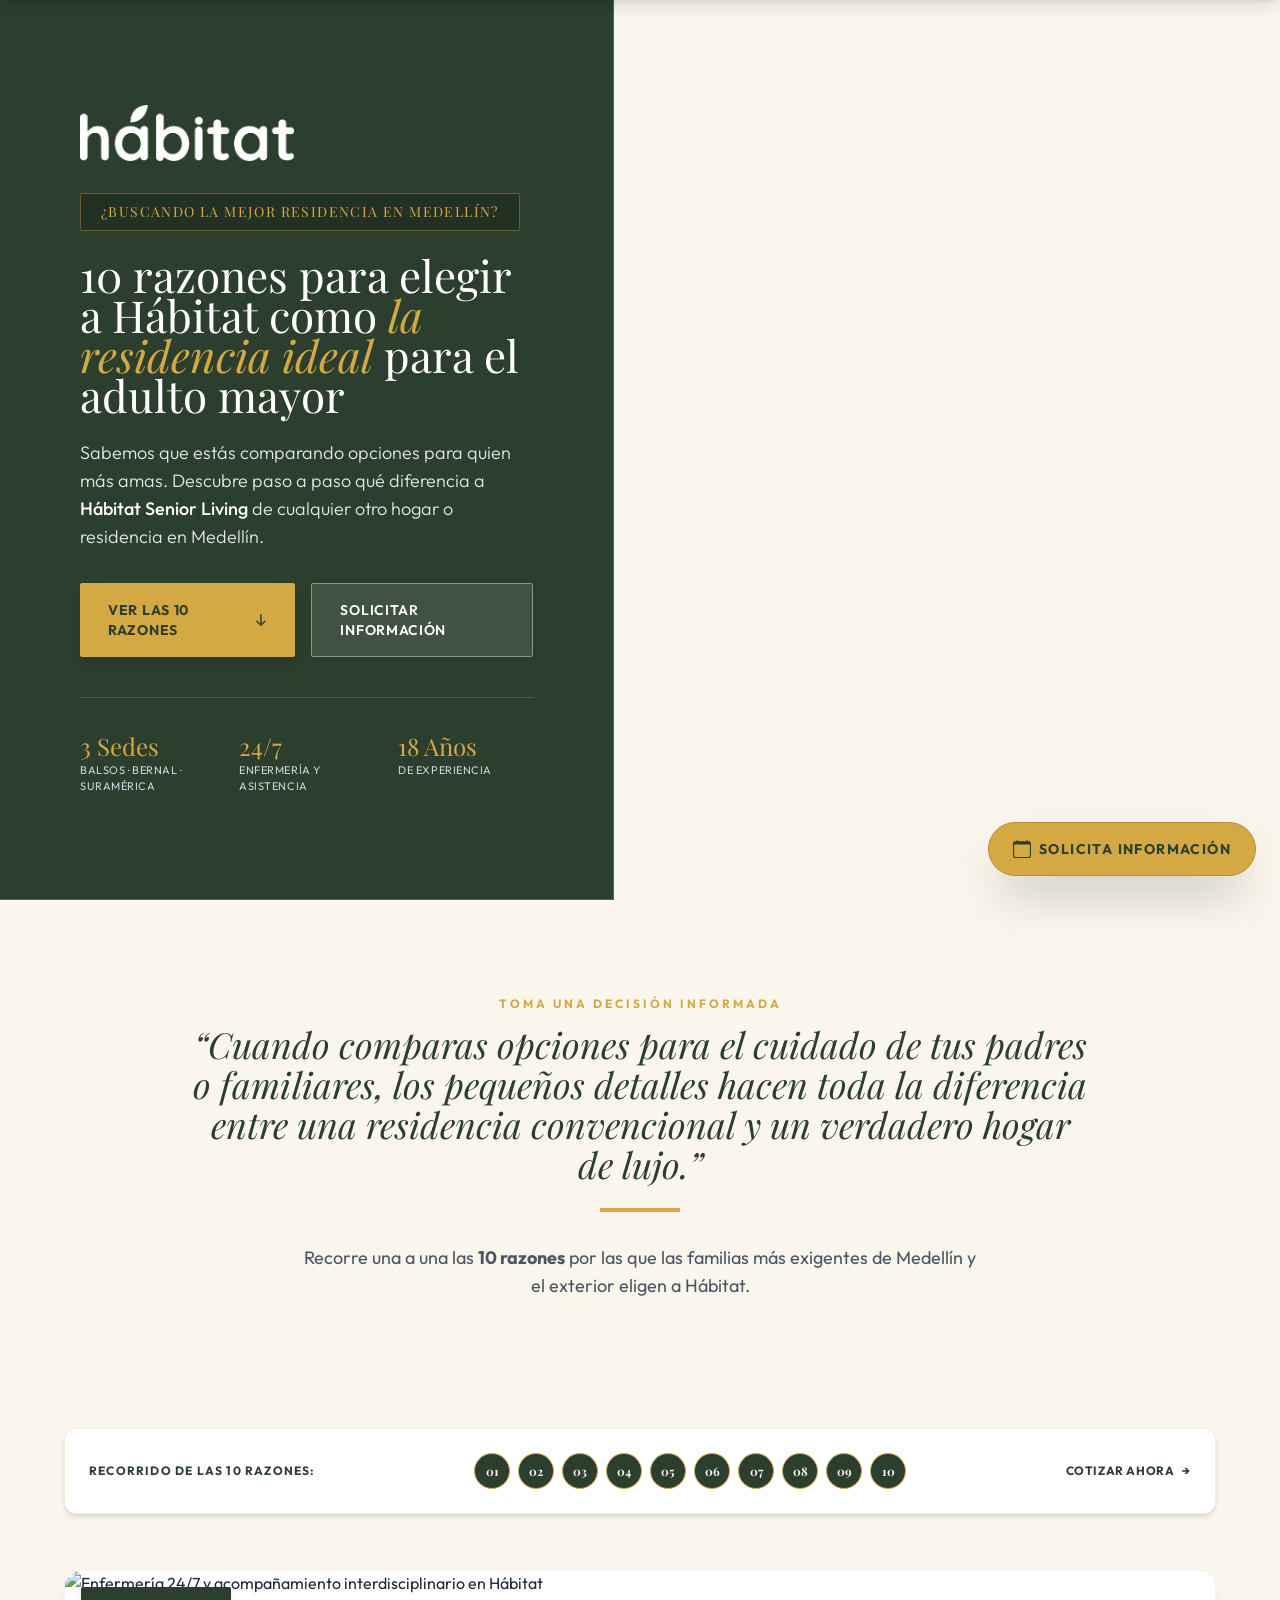
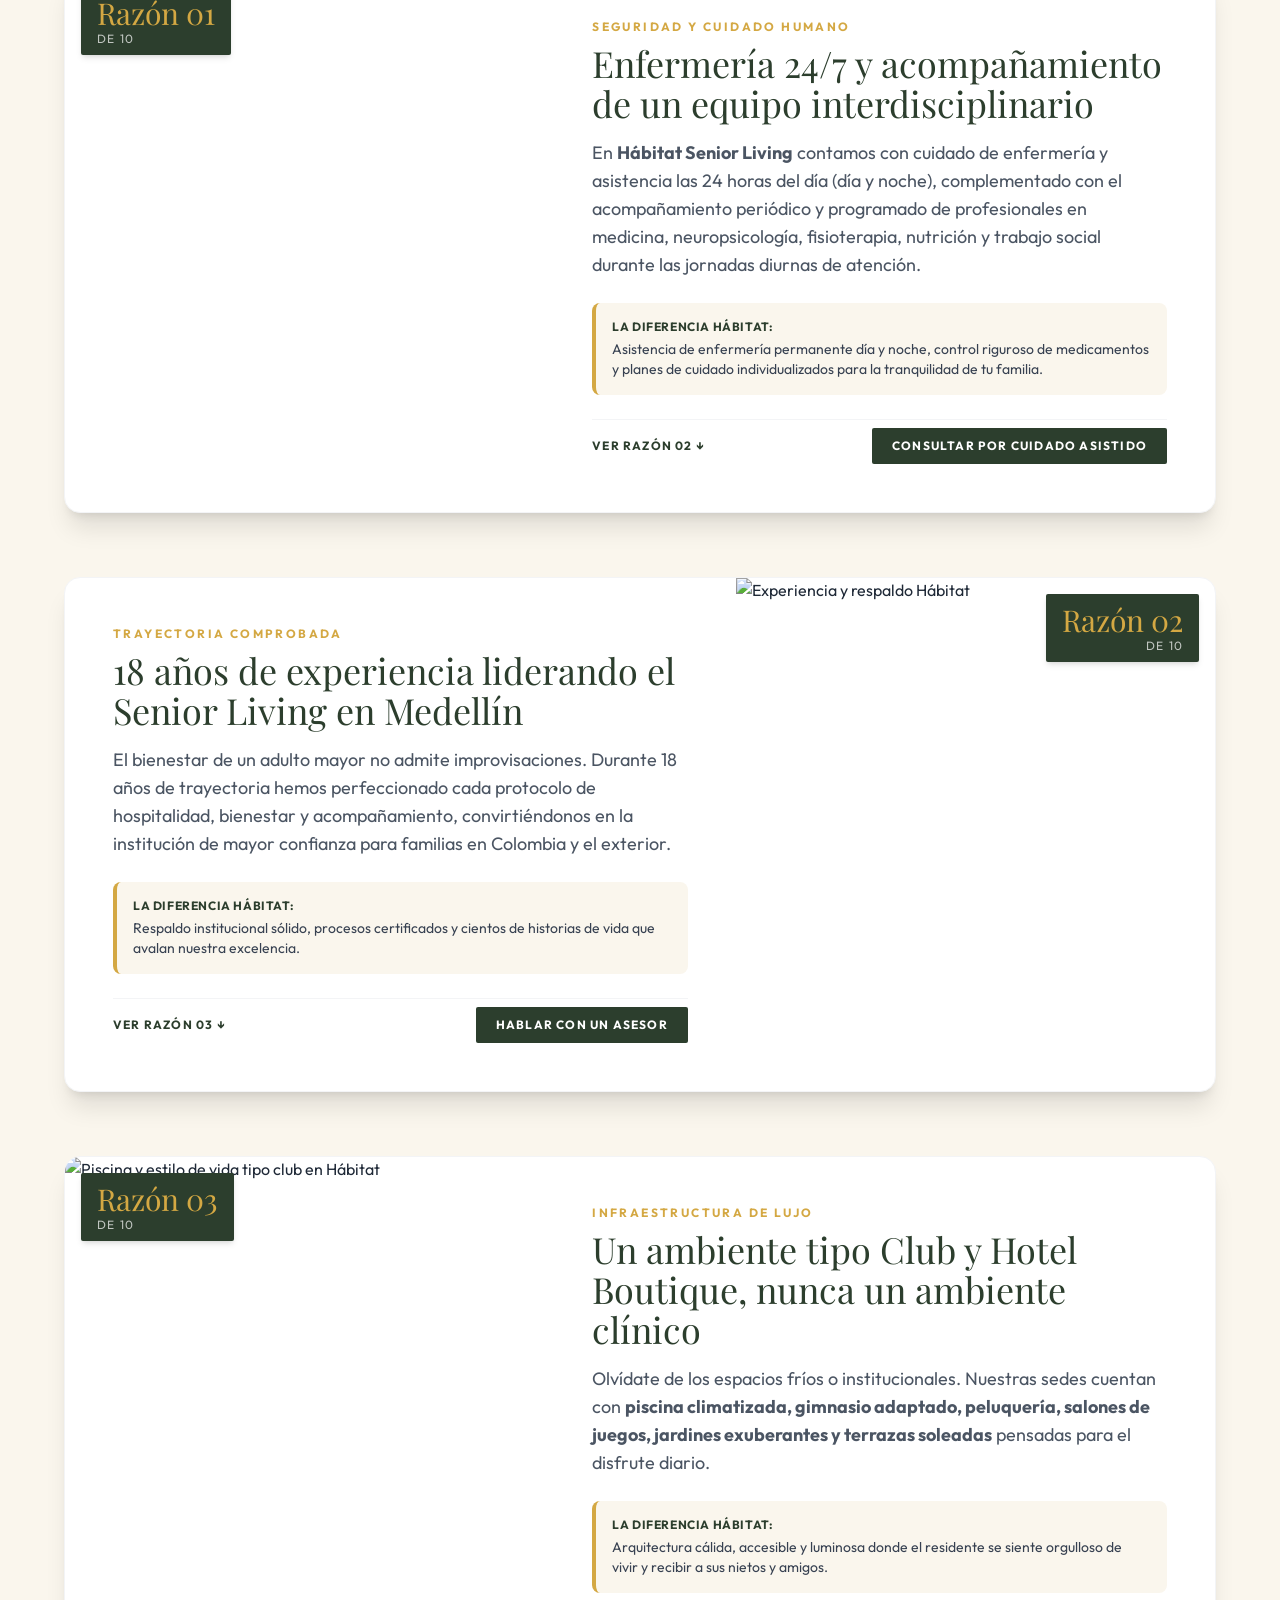
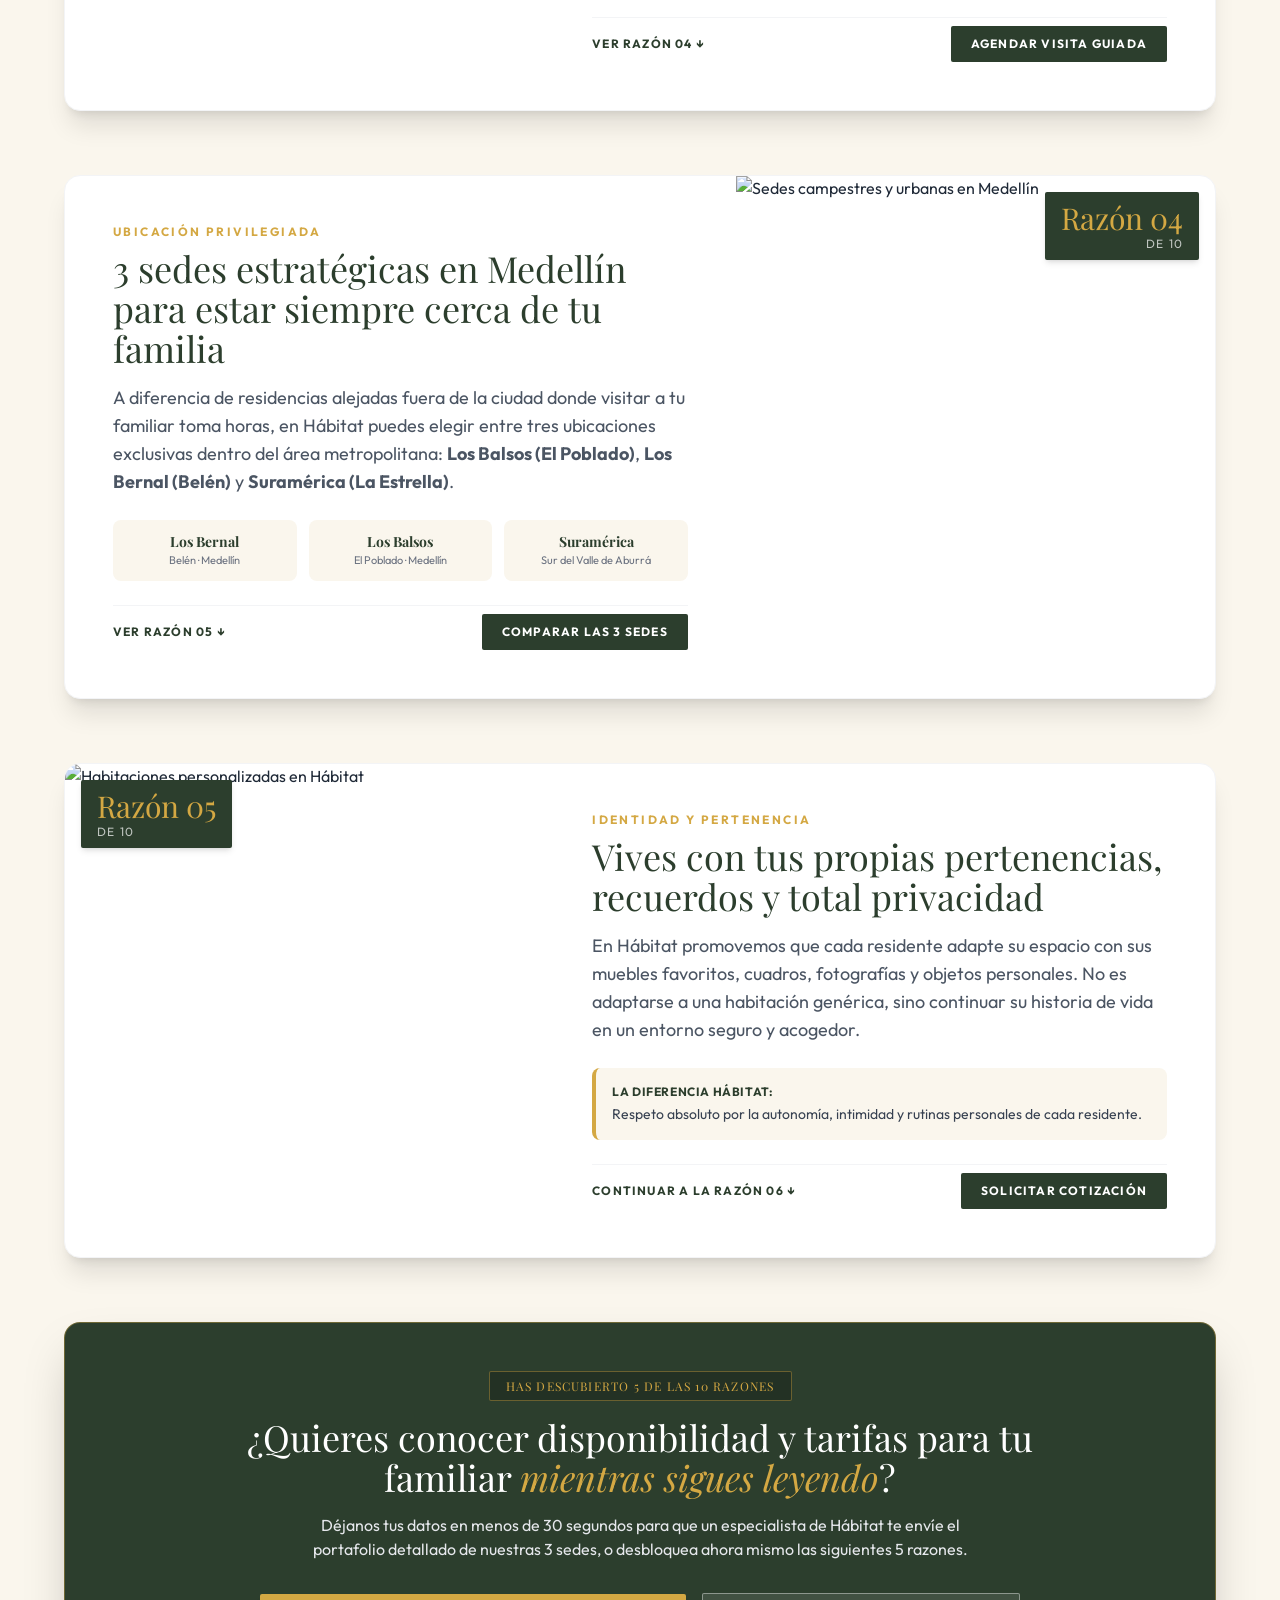
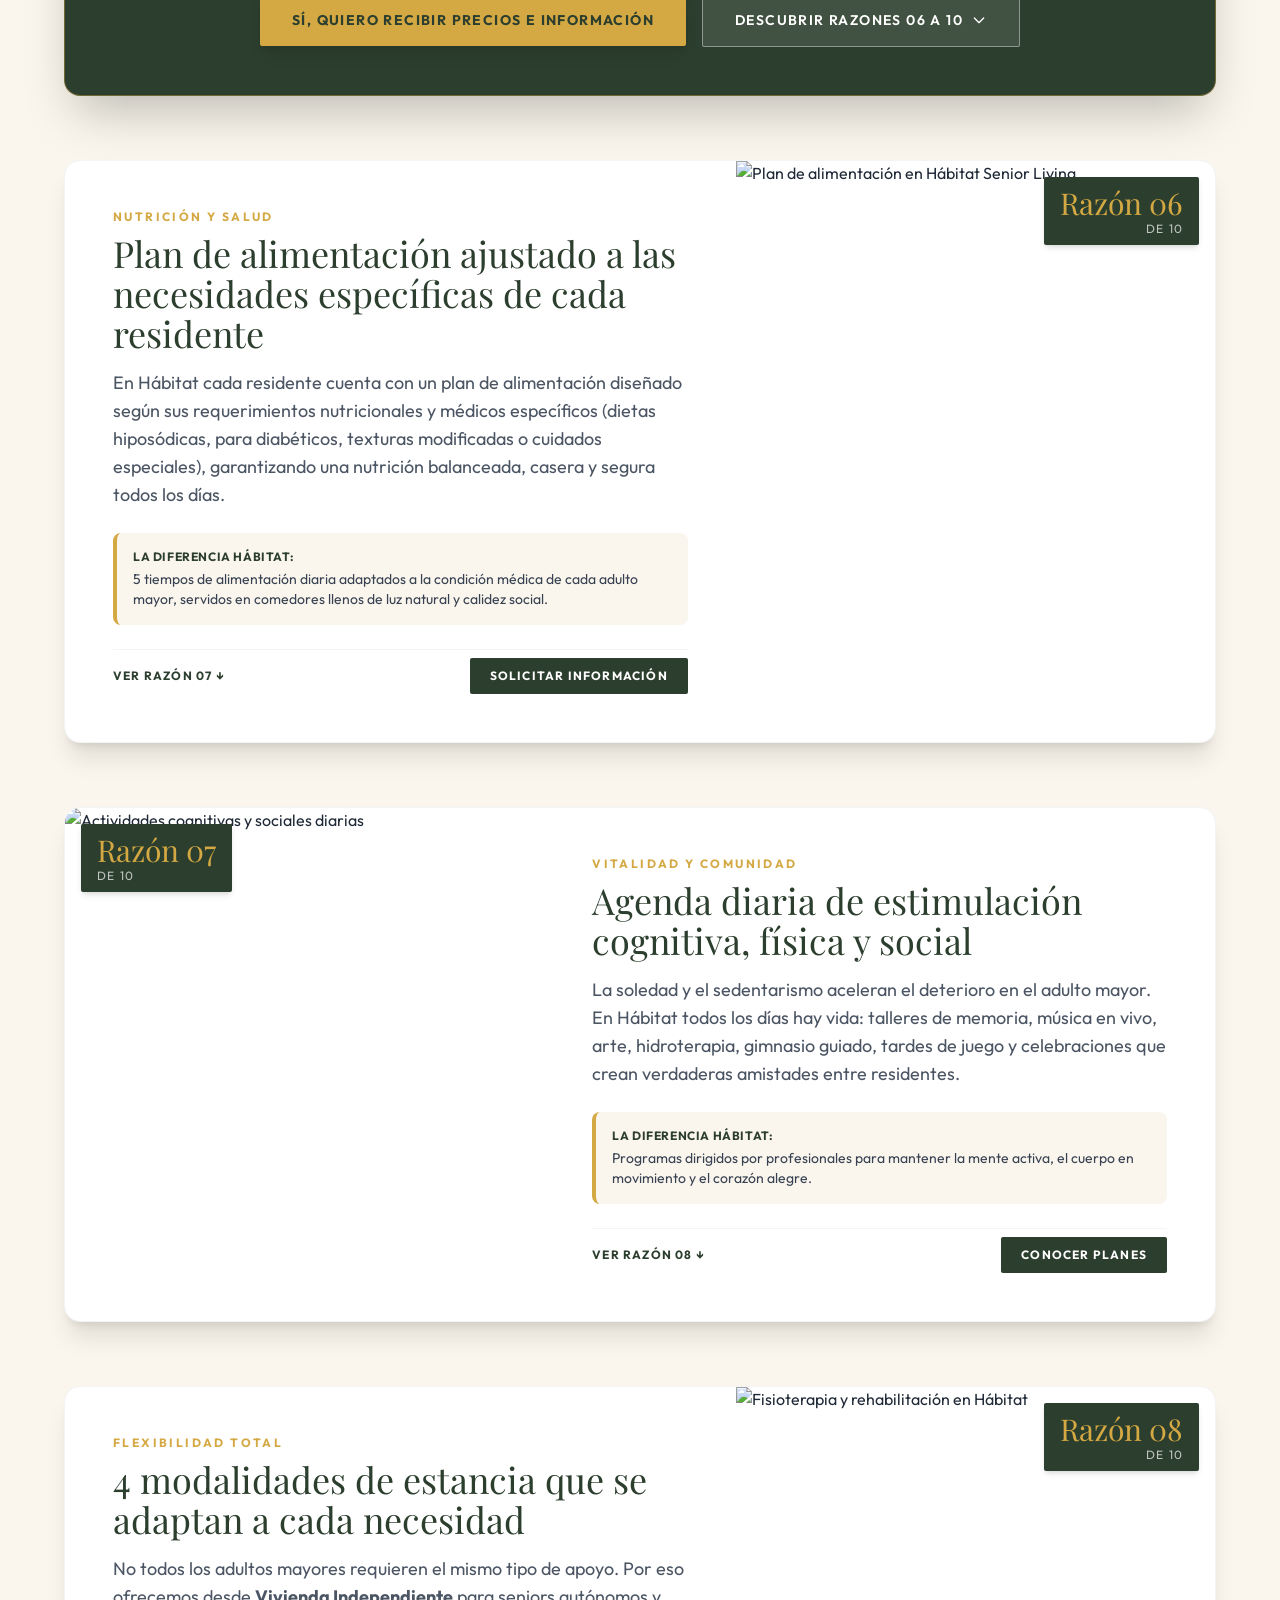
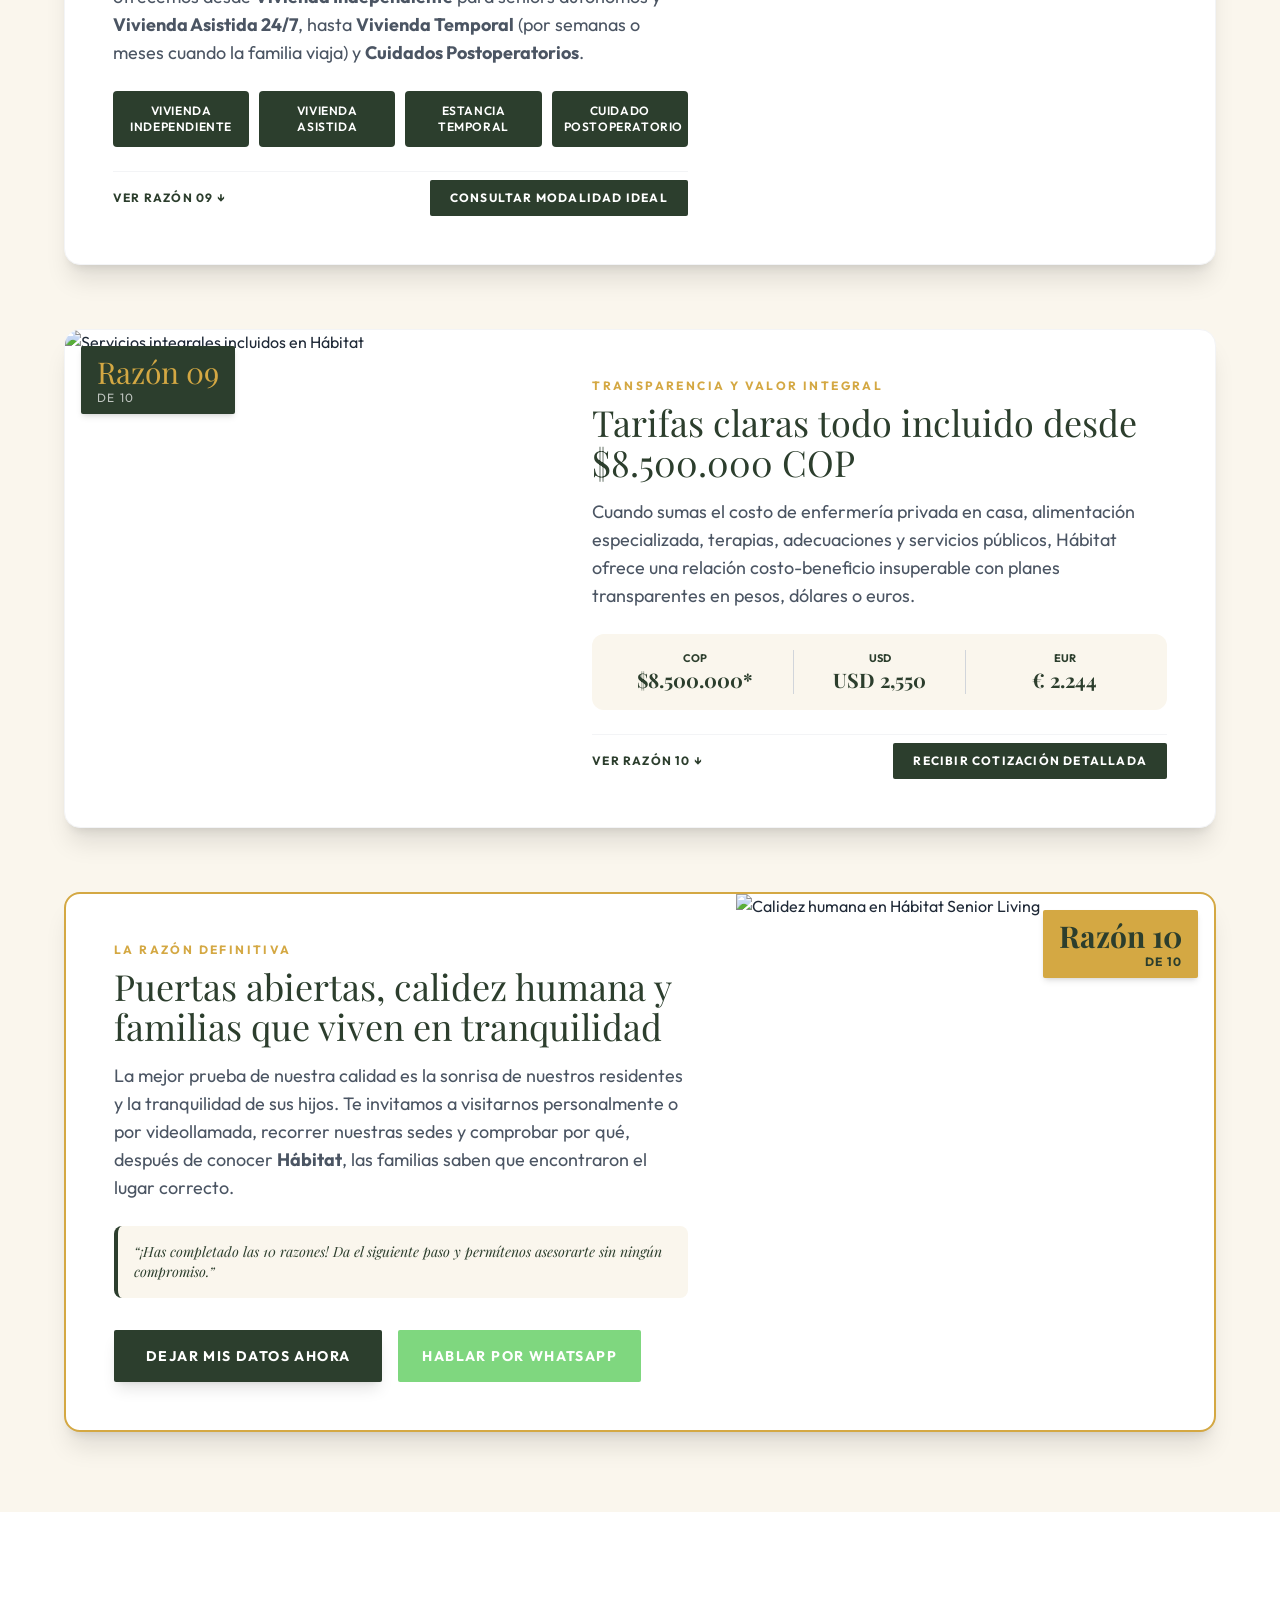
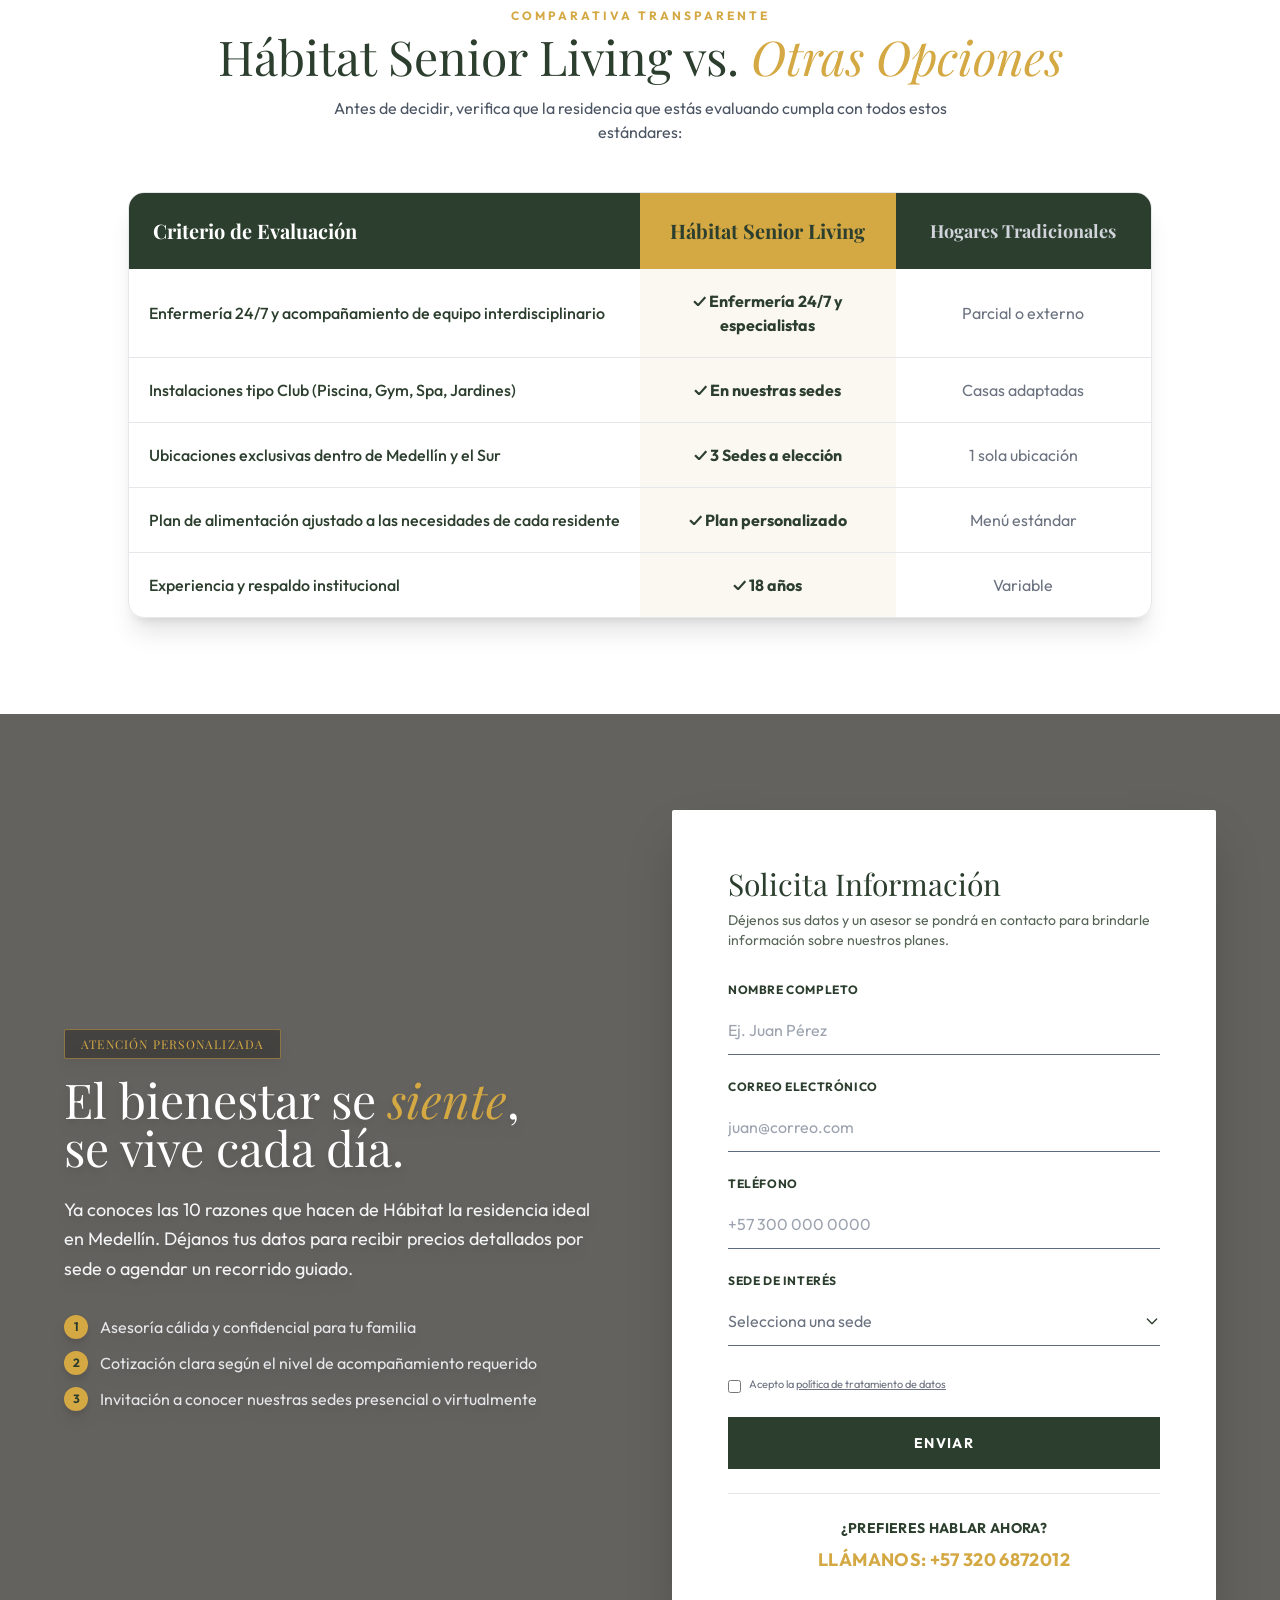
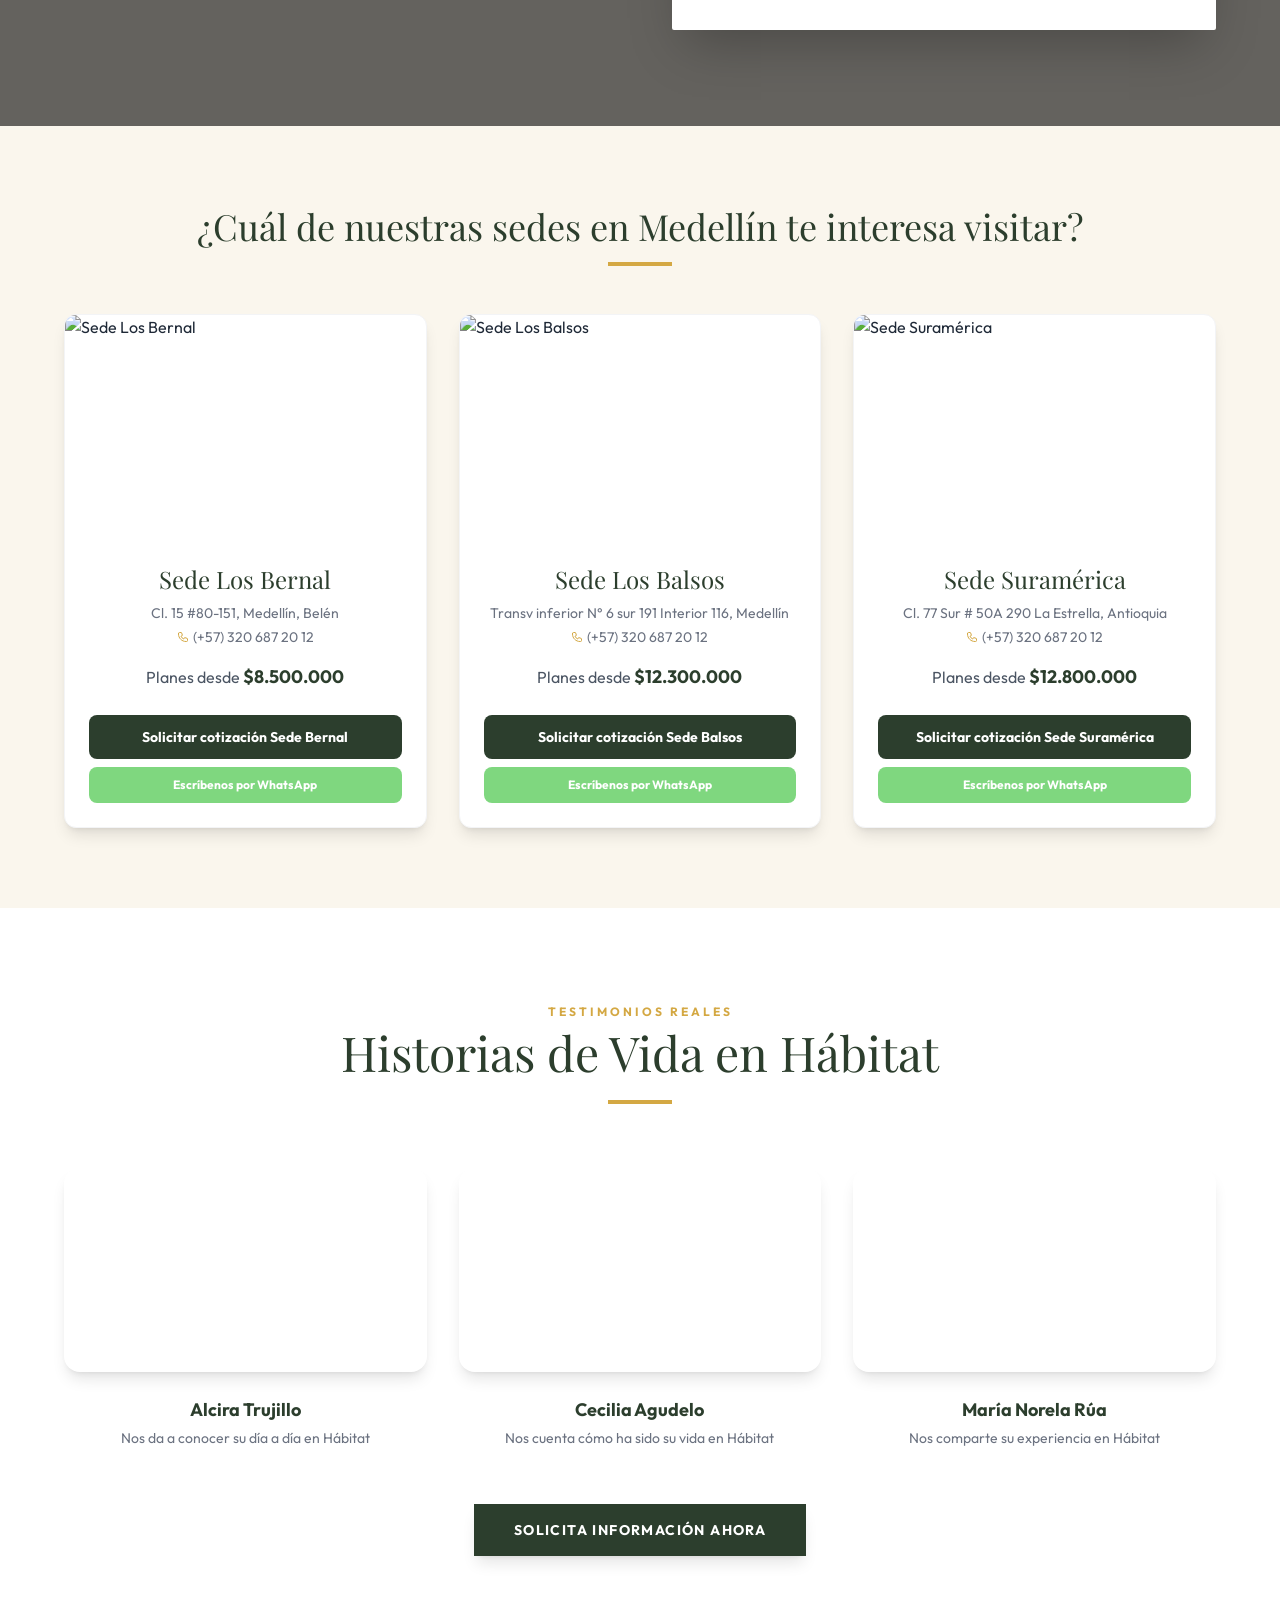
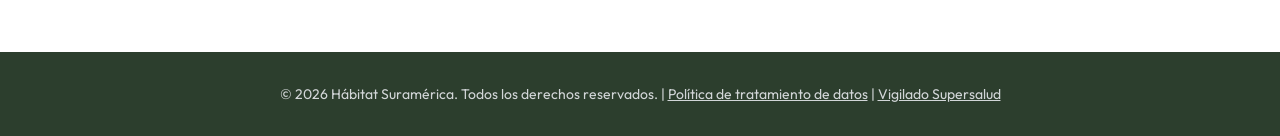
==== commit 27f09fef: "Update first testimony video to Alcira Trujillo (H7h-_pQNr-I)" ====
--- a/index.html
+++ b/index.html
@@ -819,9 +819,9 @@
                 <!-- Video 1 -->
                 <div class="flex flex-col text-center">
                     <div class="w-full aspect-video rounded-2xl overflow-hidden shadow-lg mb-6">
-                        <iframe allow="accelerometer; autoplay; clipboard-write; encrypted-media; gyroscope; picture-in-picture; web-share" allowfullscreen="" frameborder="0" height="100%" src="https://www.youtube-nocookie.com/embed/aCtlU9anvdw?rel=0&amp;modestbranding=1" title="Testimonio Dr. Iván Darío Vélez" width="100%"></iframe>
-                    </div>
-                    <h3 class="font-bold text-karu-verde text-lg mb-1">Dr. Iván Darío Vélez</h3>
+                        <iframe allow="accelerometer; autoplay; clipboard-write; encrypted-media; gyroscope; picture-in-picture; web-share" allowfullscreen="" frameborder="0" height="100%" src="https://www.youtube-nocookie.com/embed/H7h-_pQNr-I?rel=0&amp;modestbranding=1" title="Testimonio Alcira Trujillo" width="100%"></iframe>
+                    </div>
+                    <h3 class="font-bold text-karu-verde text-lg mb-1">Alcira Trujillo</h3>
                     <p class="text-gray-500 text-sm">Nos da a conocer su día a día en Hábitat</p>
                 </div>
                 <!-- Video 2 -->
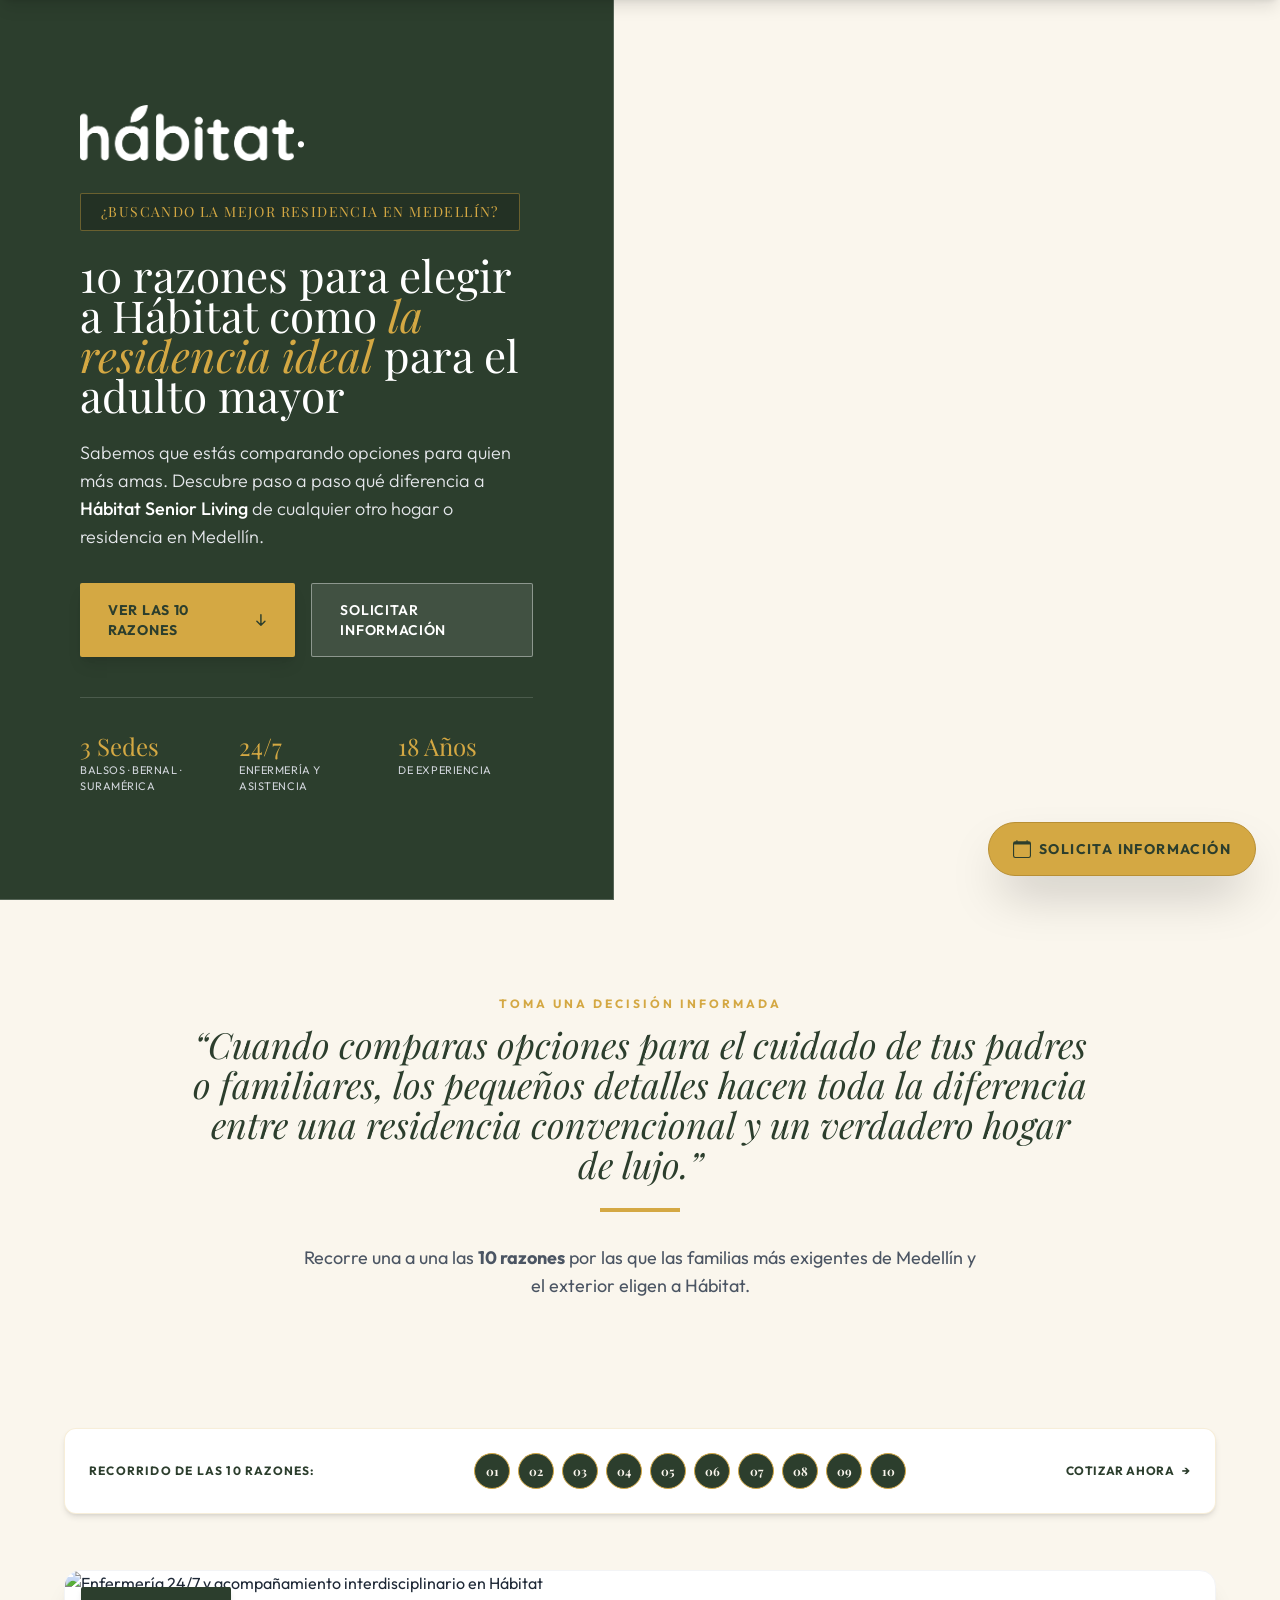
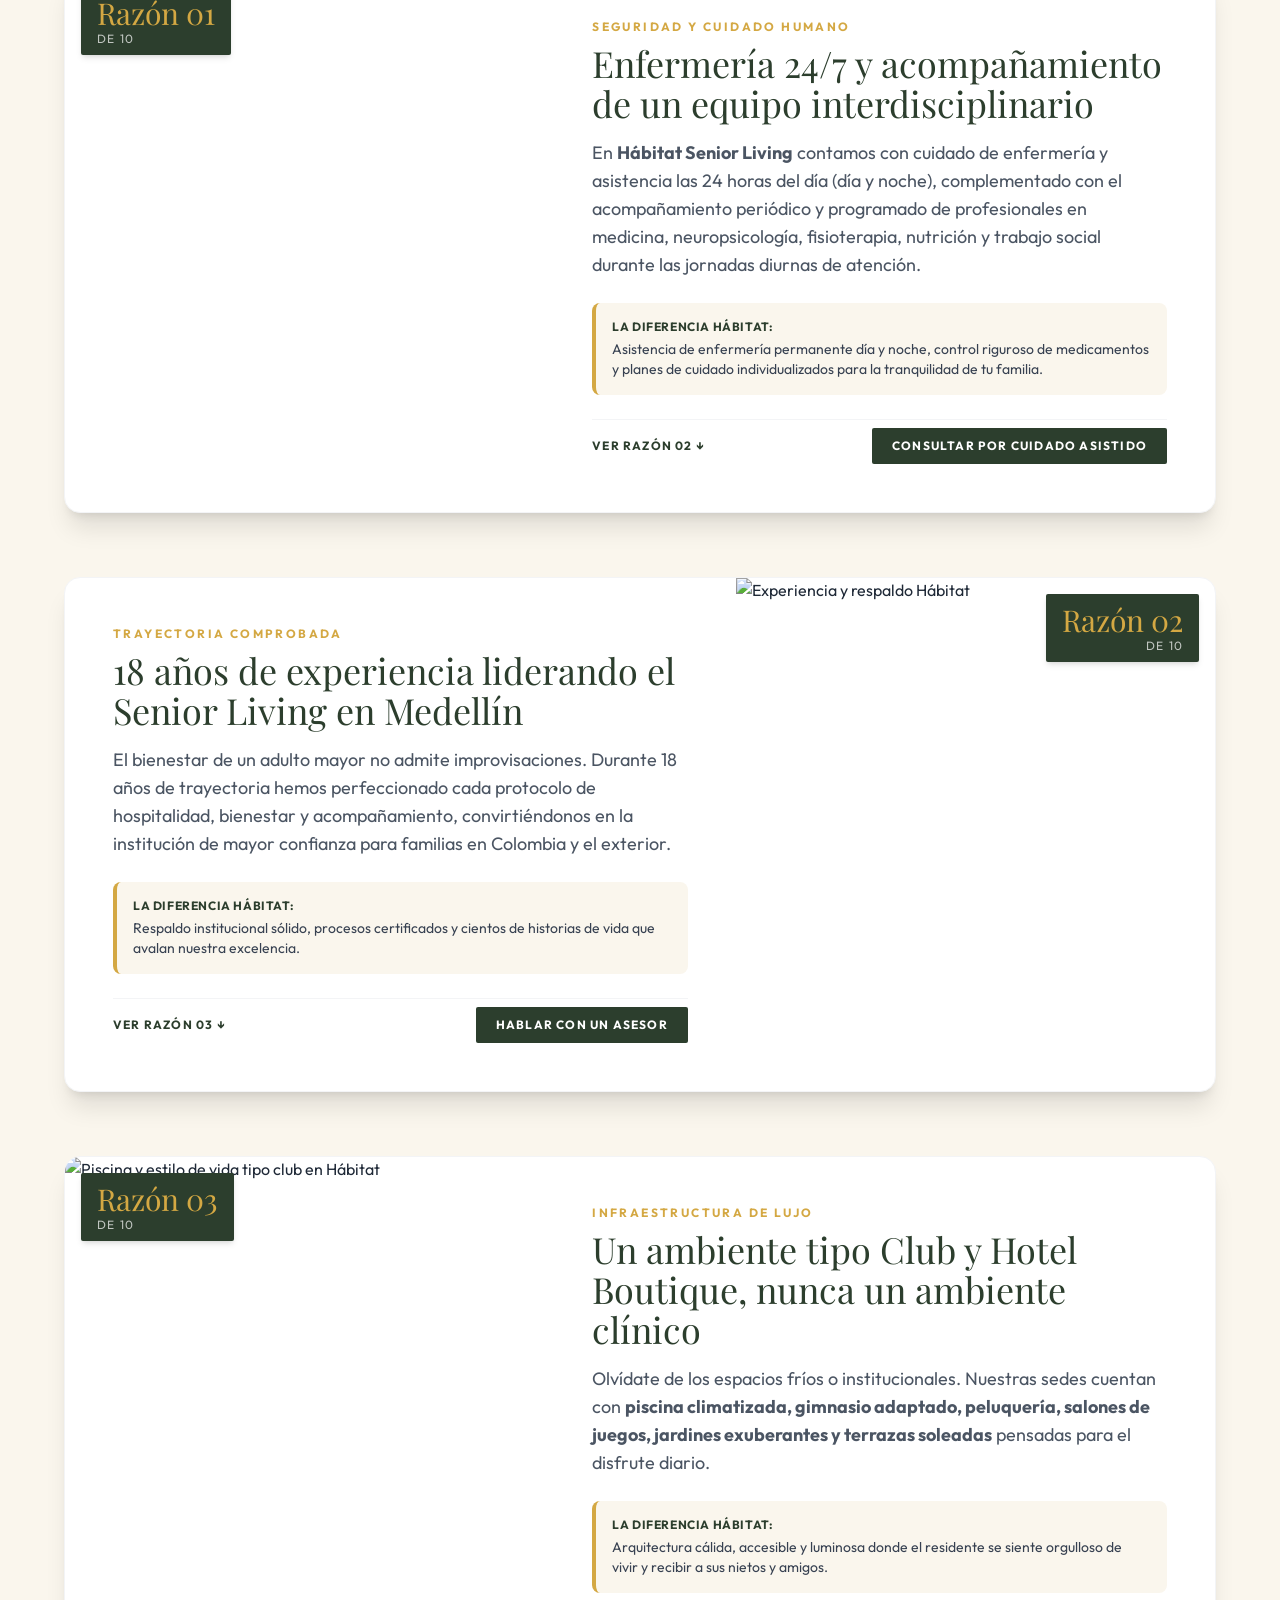
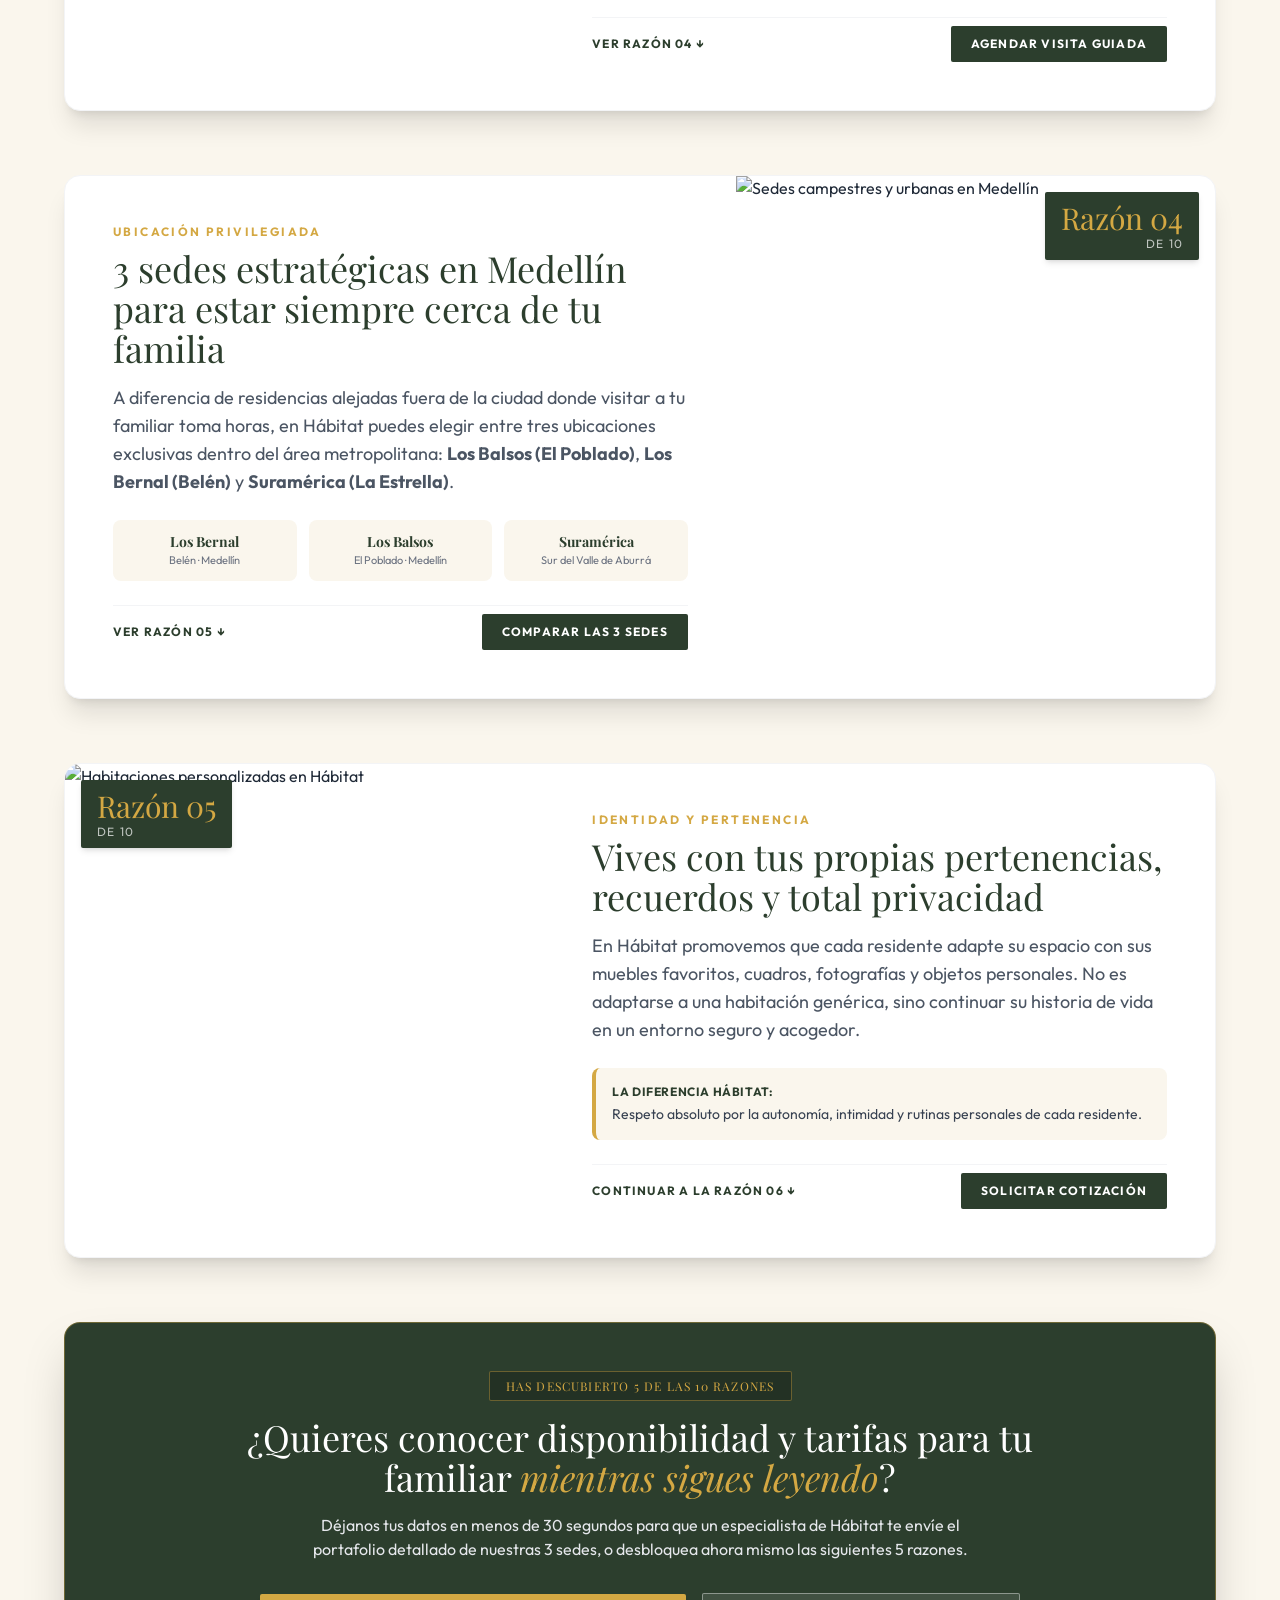
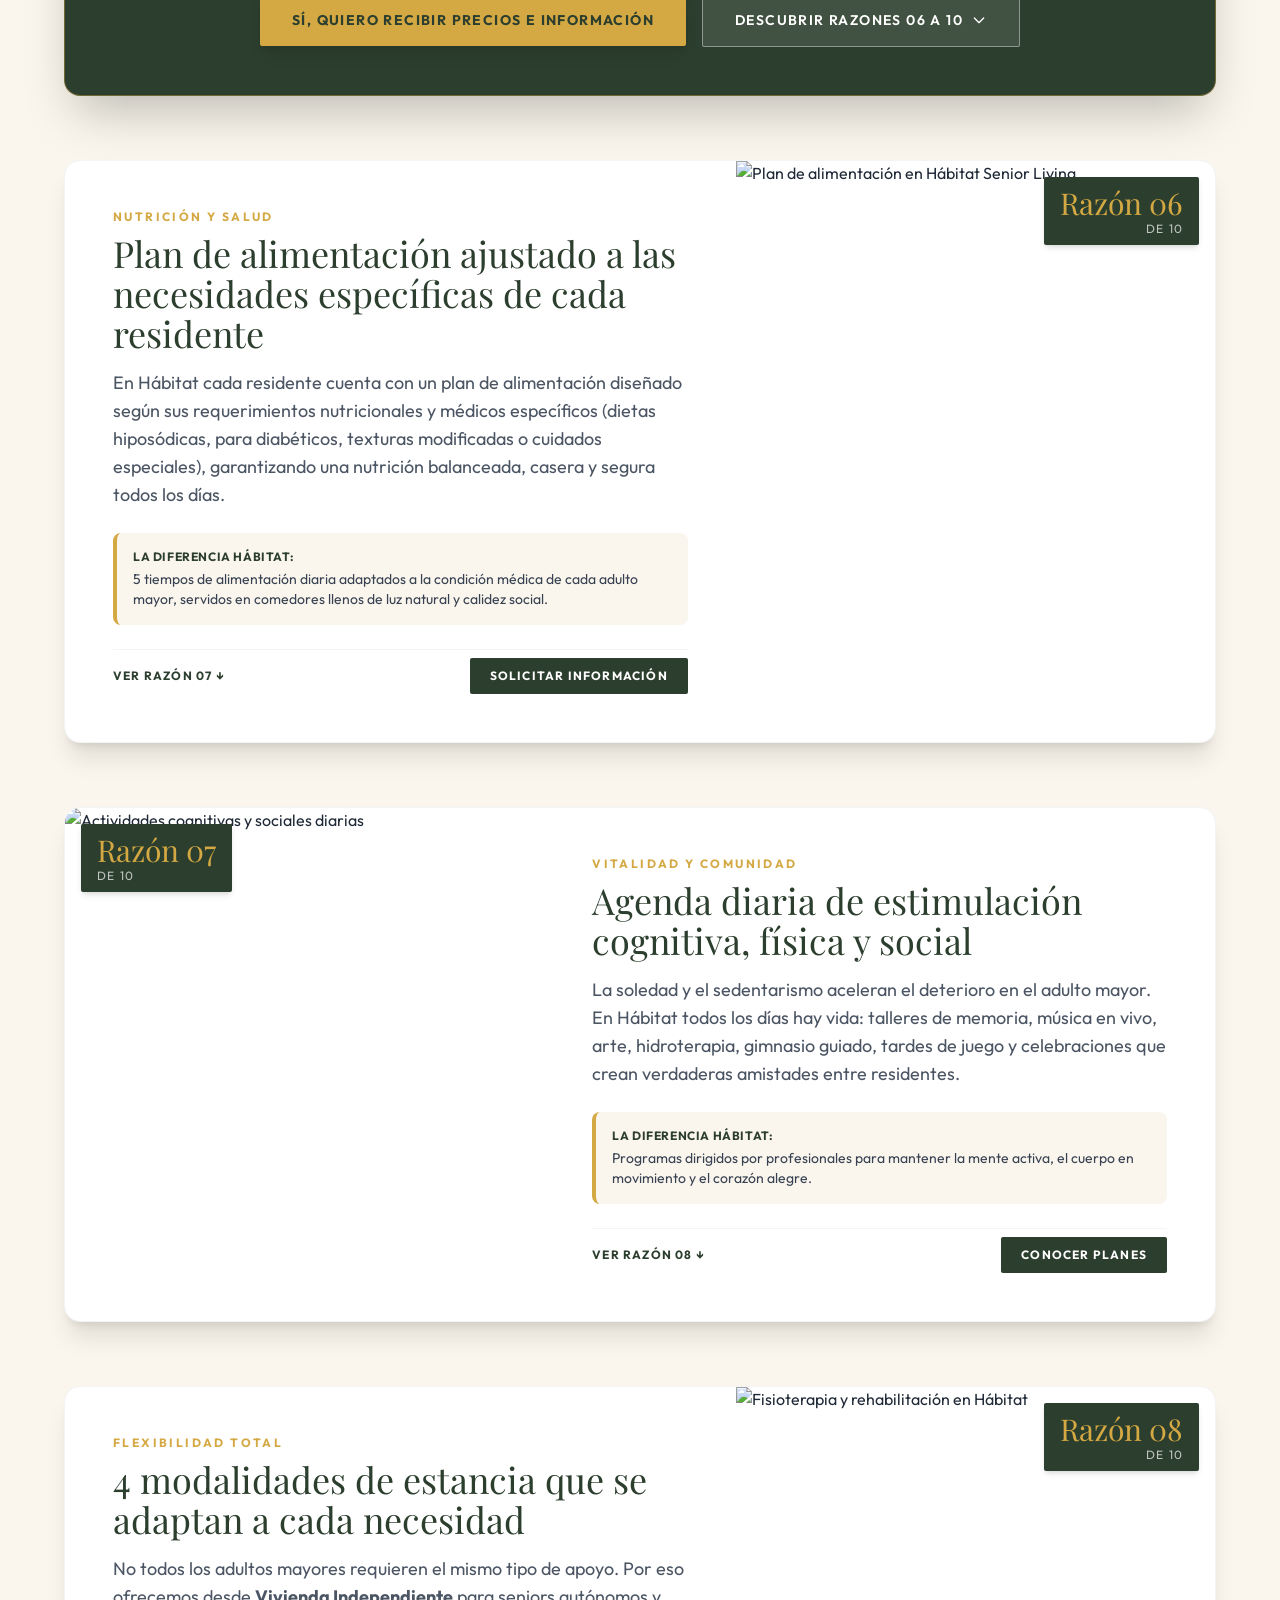
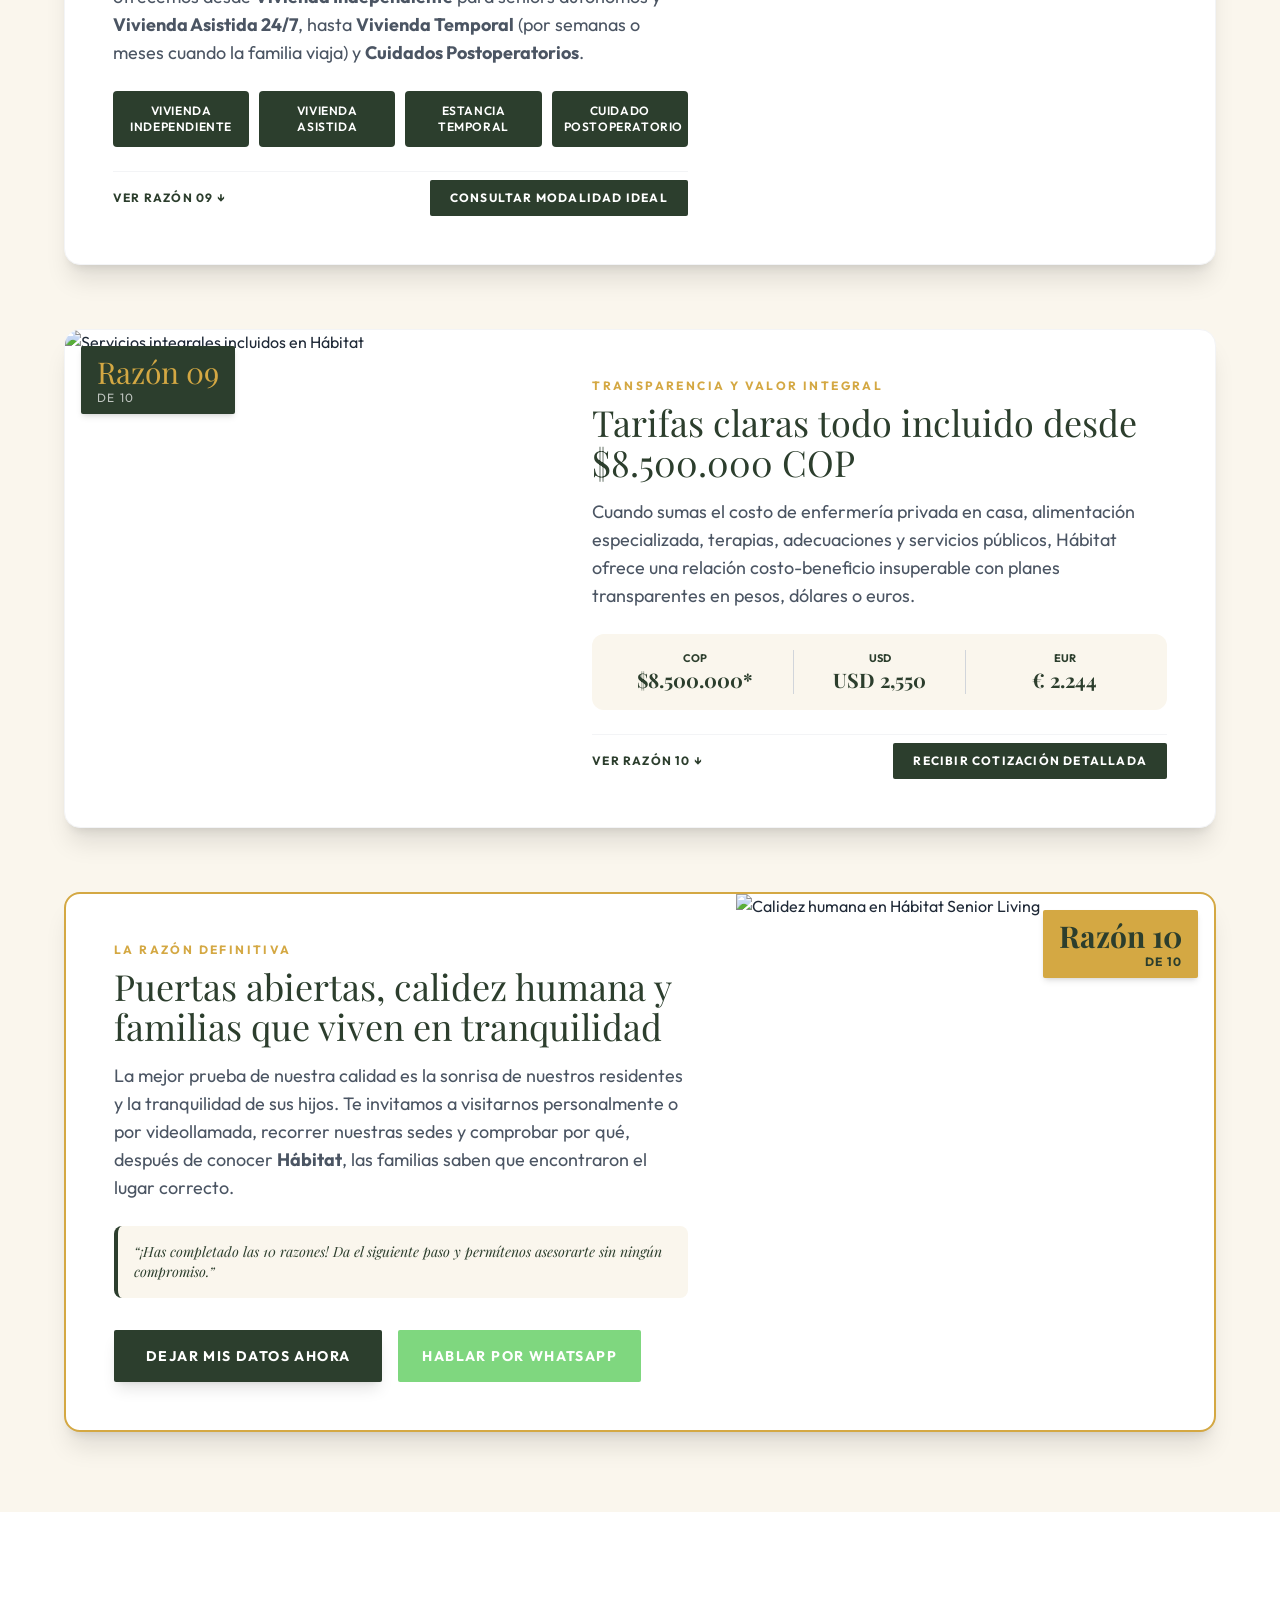
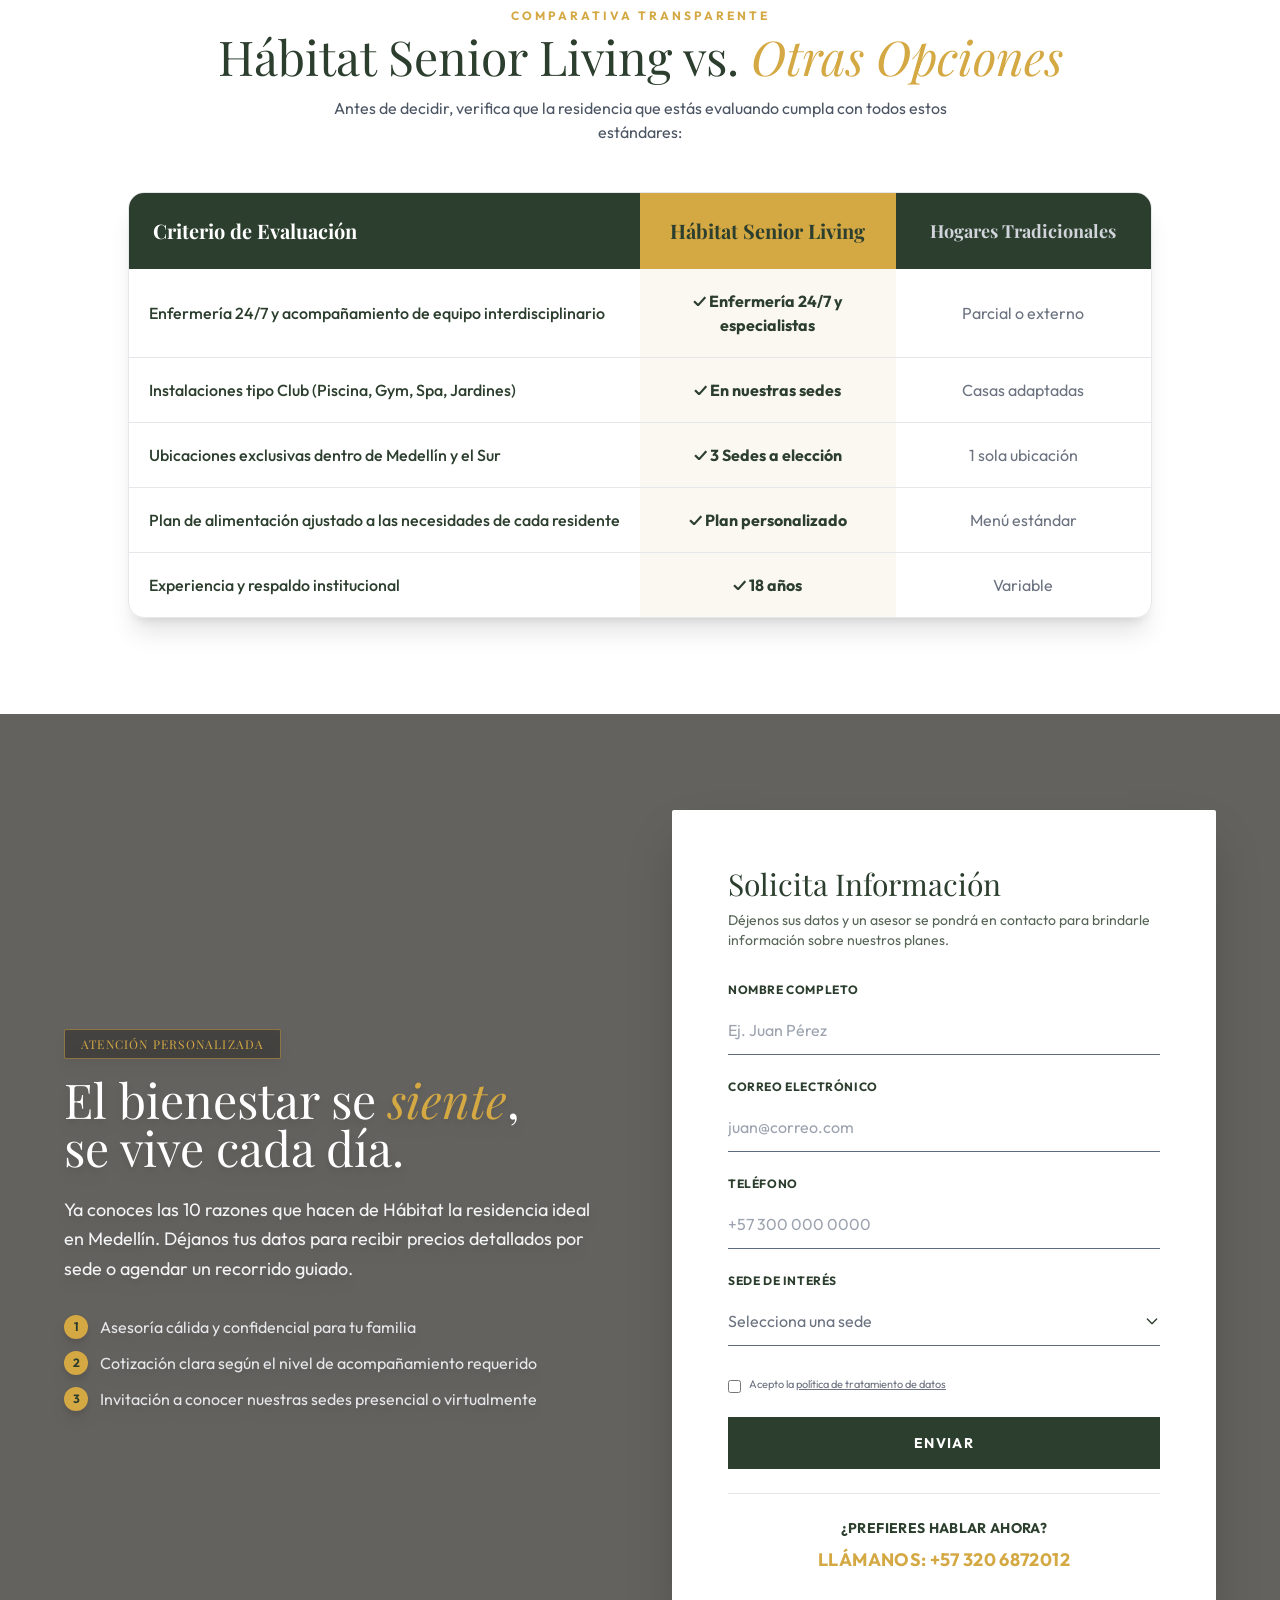
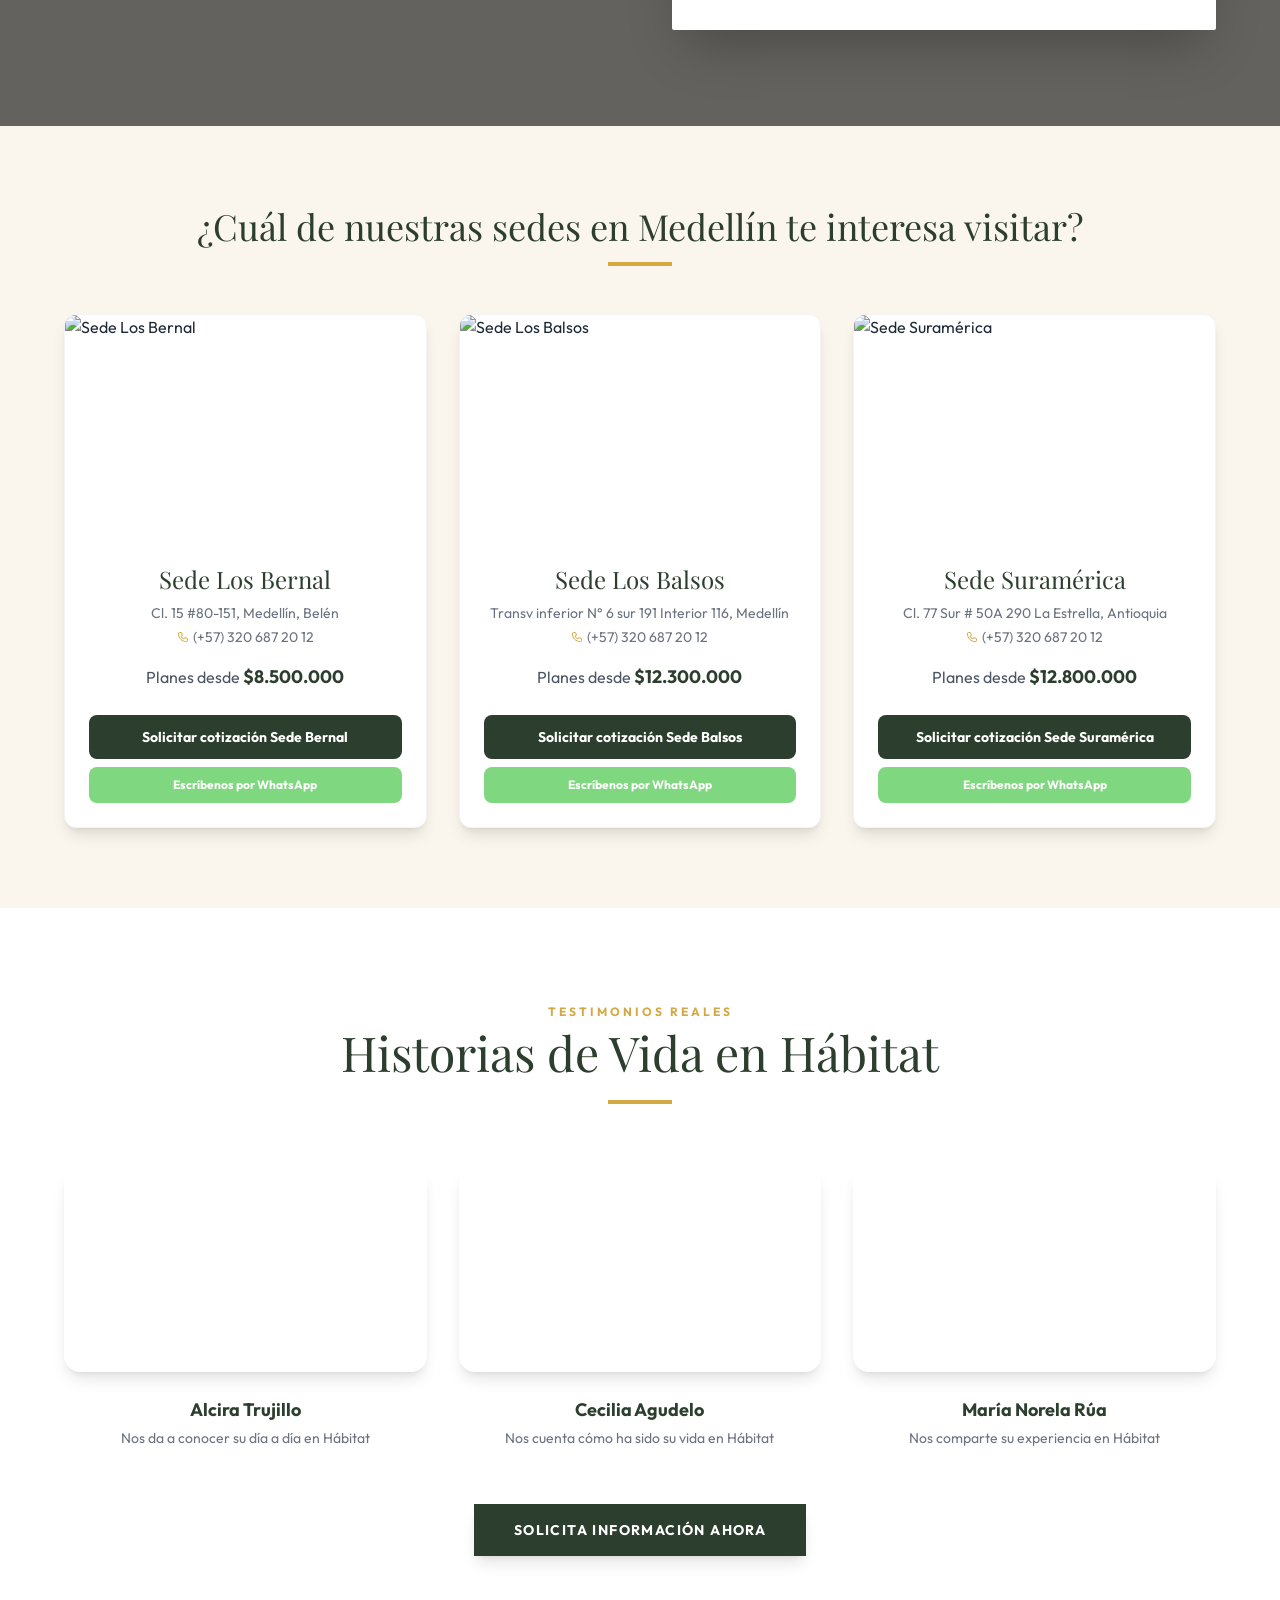
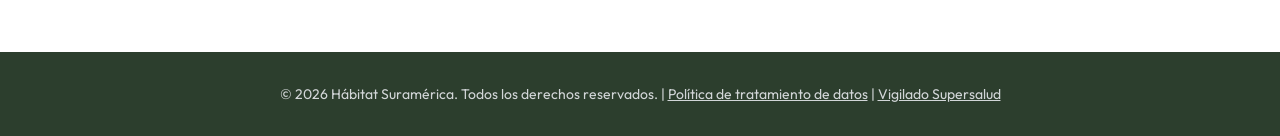
==== commit bbdd8188: "Agrega un punto a la derecha del logo en el hero Co-Authored-By: Claude Opus 5.5 <noreply@anthropic." ====
--- a/index.html
+++ b/index.html
@@ -102,8 +102,9 @@
             <!-- Left panel -->
             <div class="w-full md:w-[48%] min-h-full bg-karu-verde border-b md:border-r border-white/20 flex flex-col justify-center items-center text-center md:items-start md:text-left px-8 py-14 md:px-14 lg:px-20 md:py-20">
                 <!-- Logo -->
-                <div class="mb-6 md:mb-8">
+                <div class="mb-6 md:mb-8 inline-flex items-end">
                     <img src="habitat_logo.png" alt="Hábitat Suramérica" class="h-10 md:h-14 object-contain opacity-100" style="filter: brightness(0) invert(1);">
+                    <span class="text-white text-3xl md:text-5xl leading-none ml-1">.</span>
                 </div>
                 
                 <!-- Tag/Label enfocado en búsqueda comparativa -->
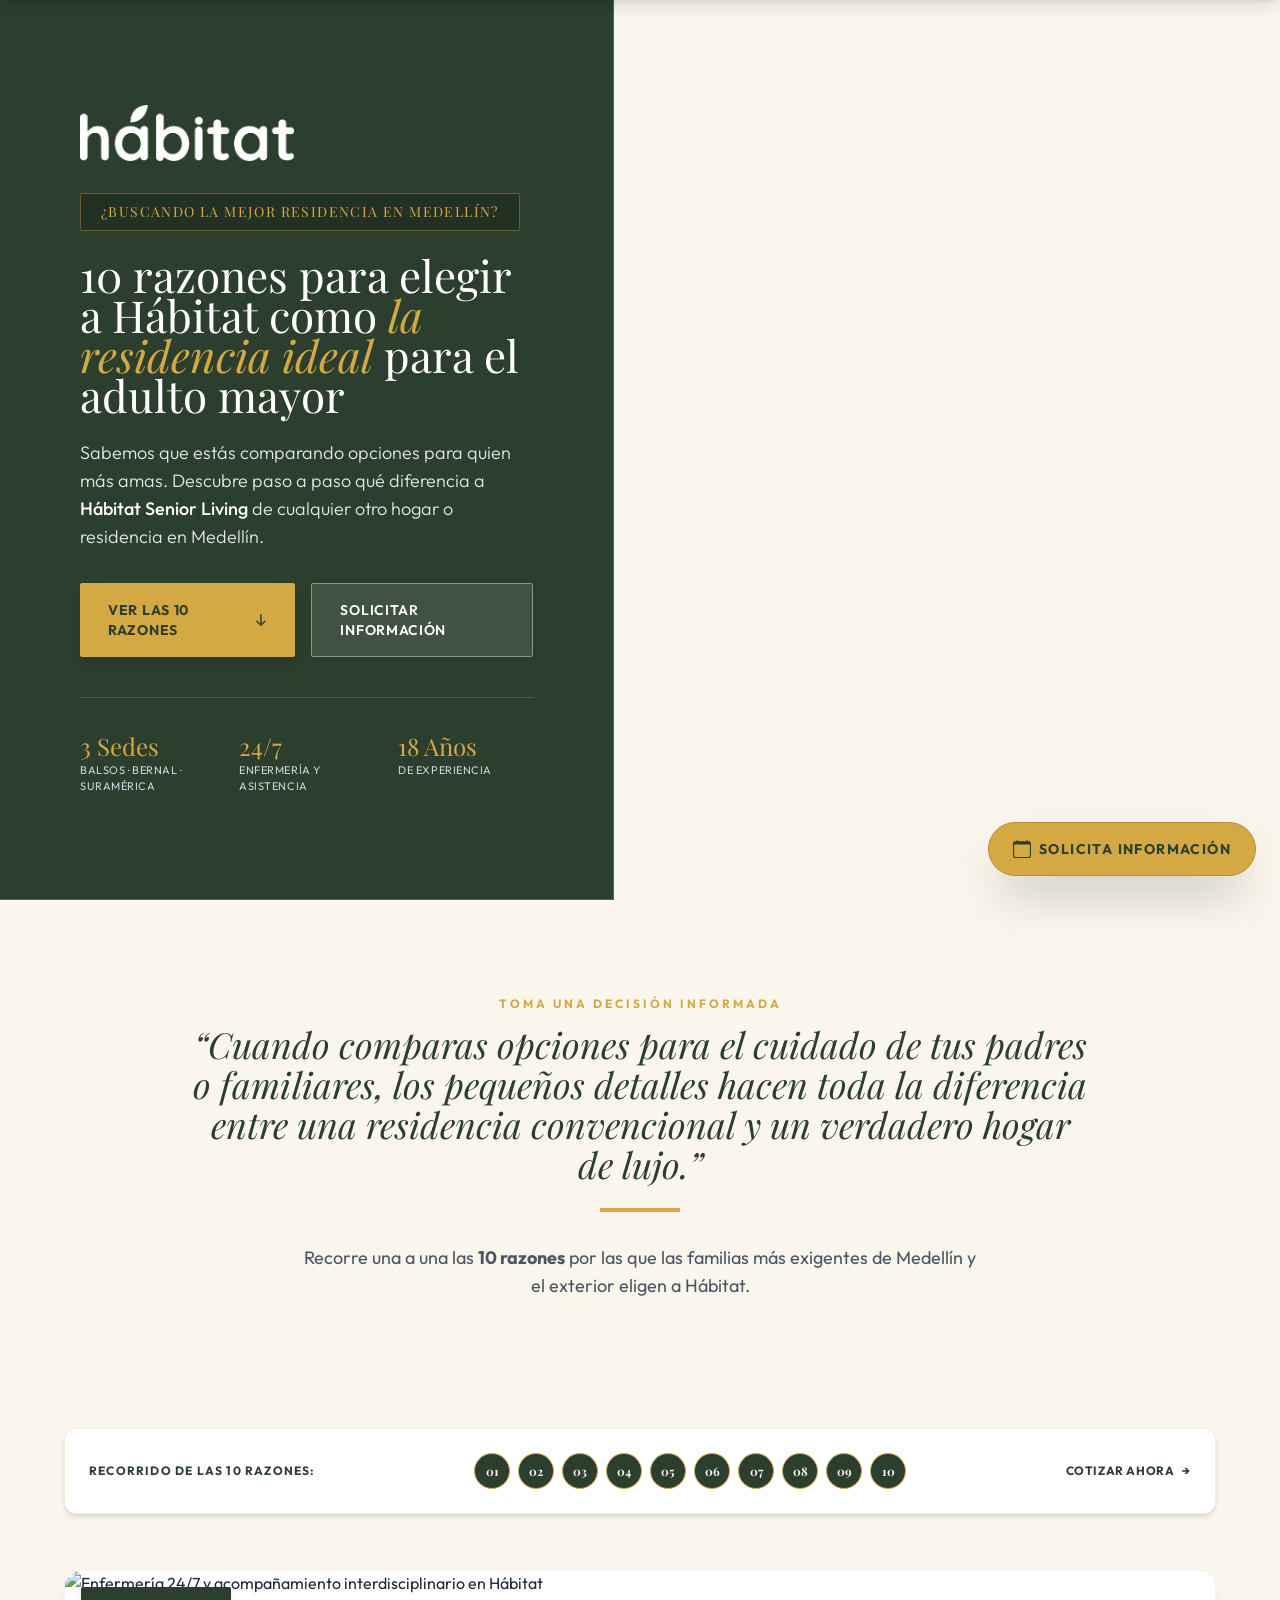
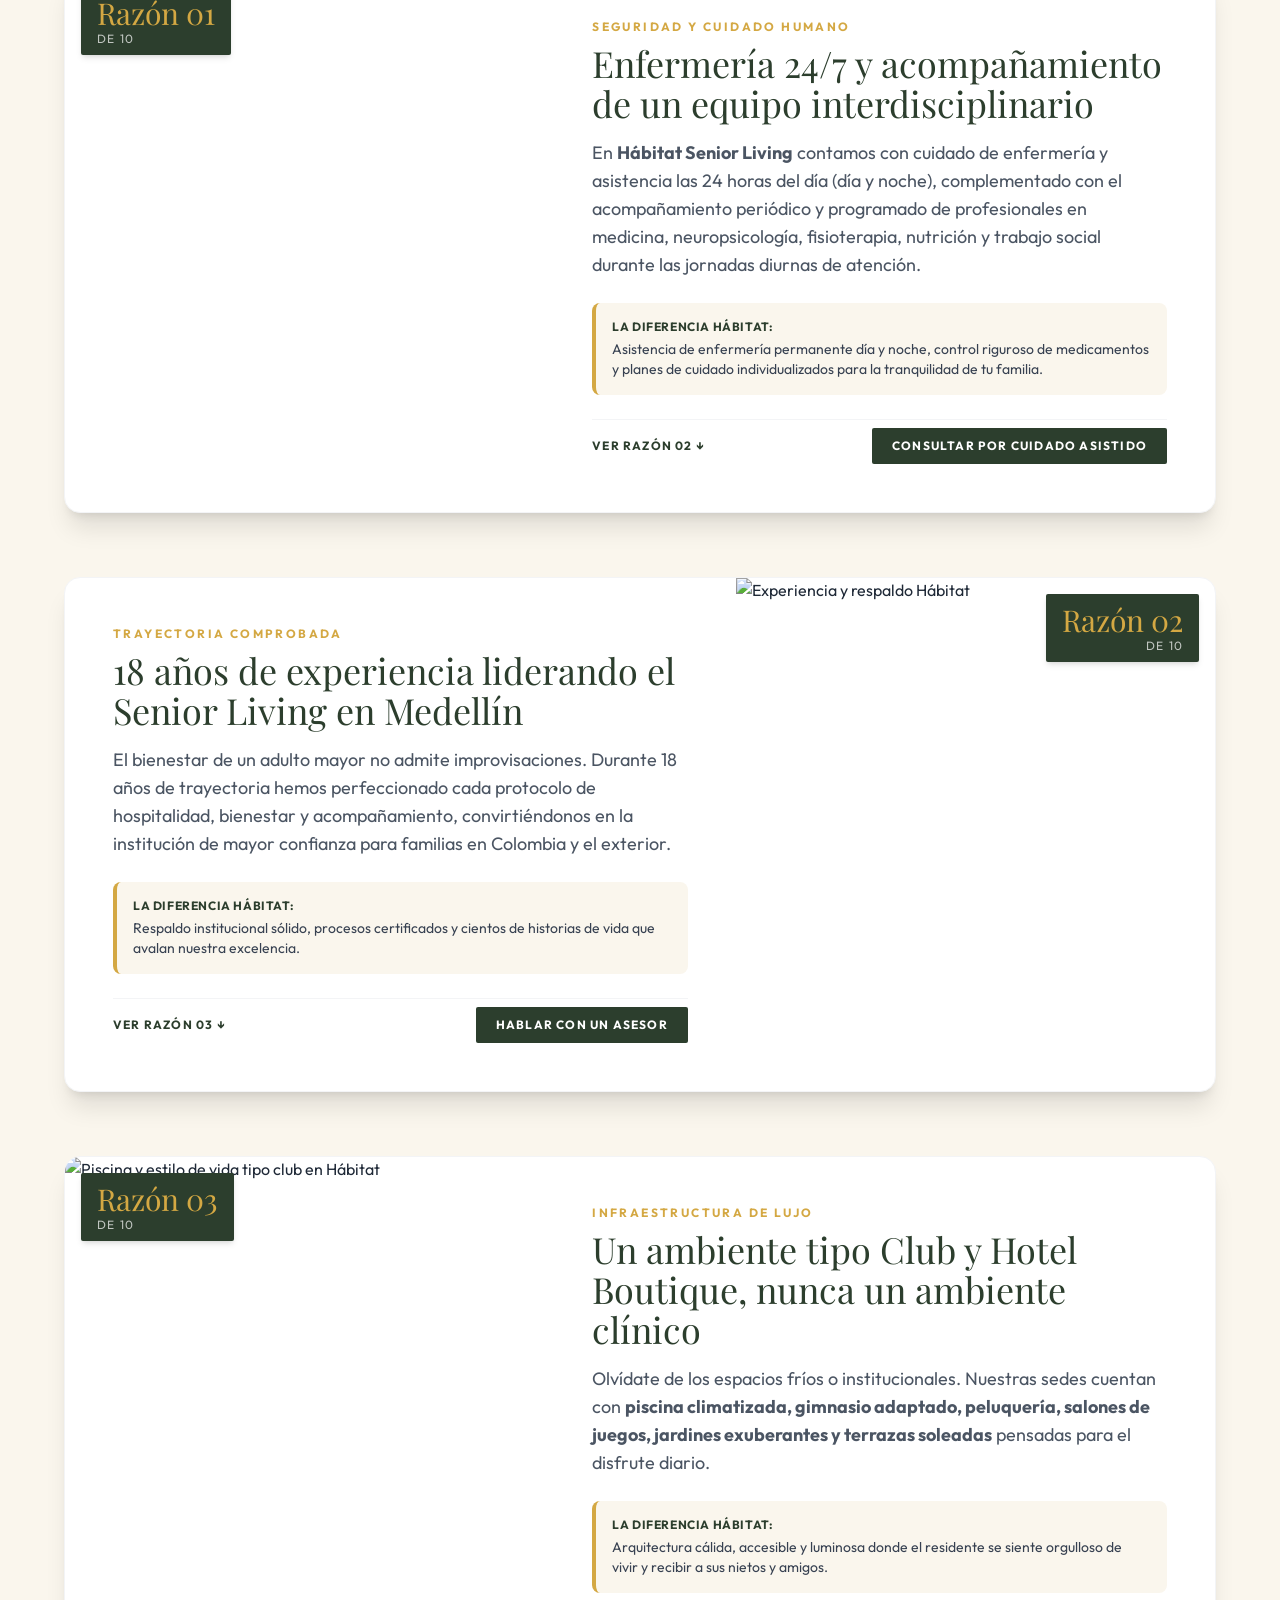
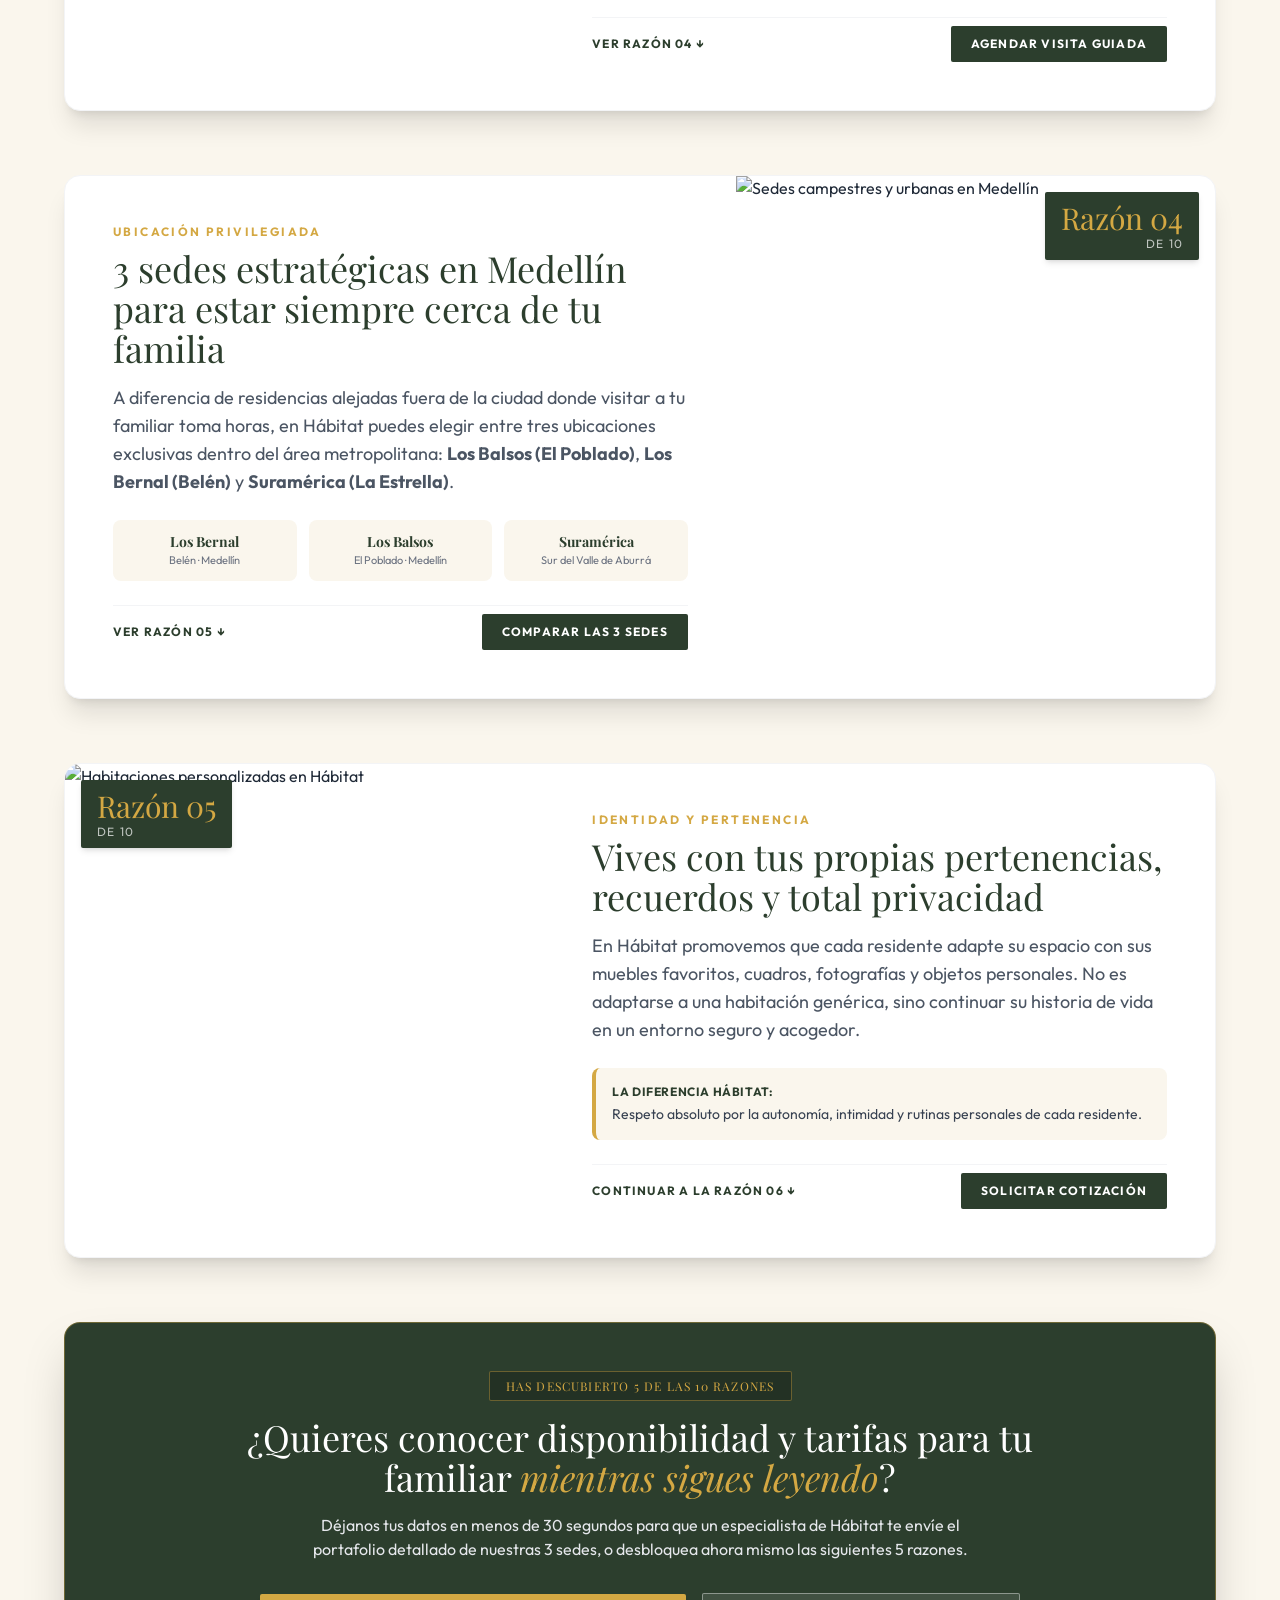
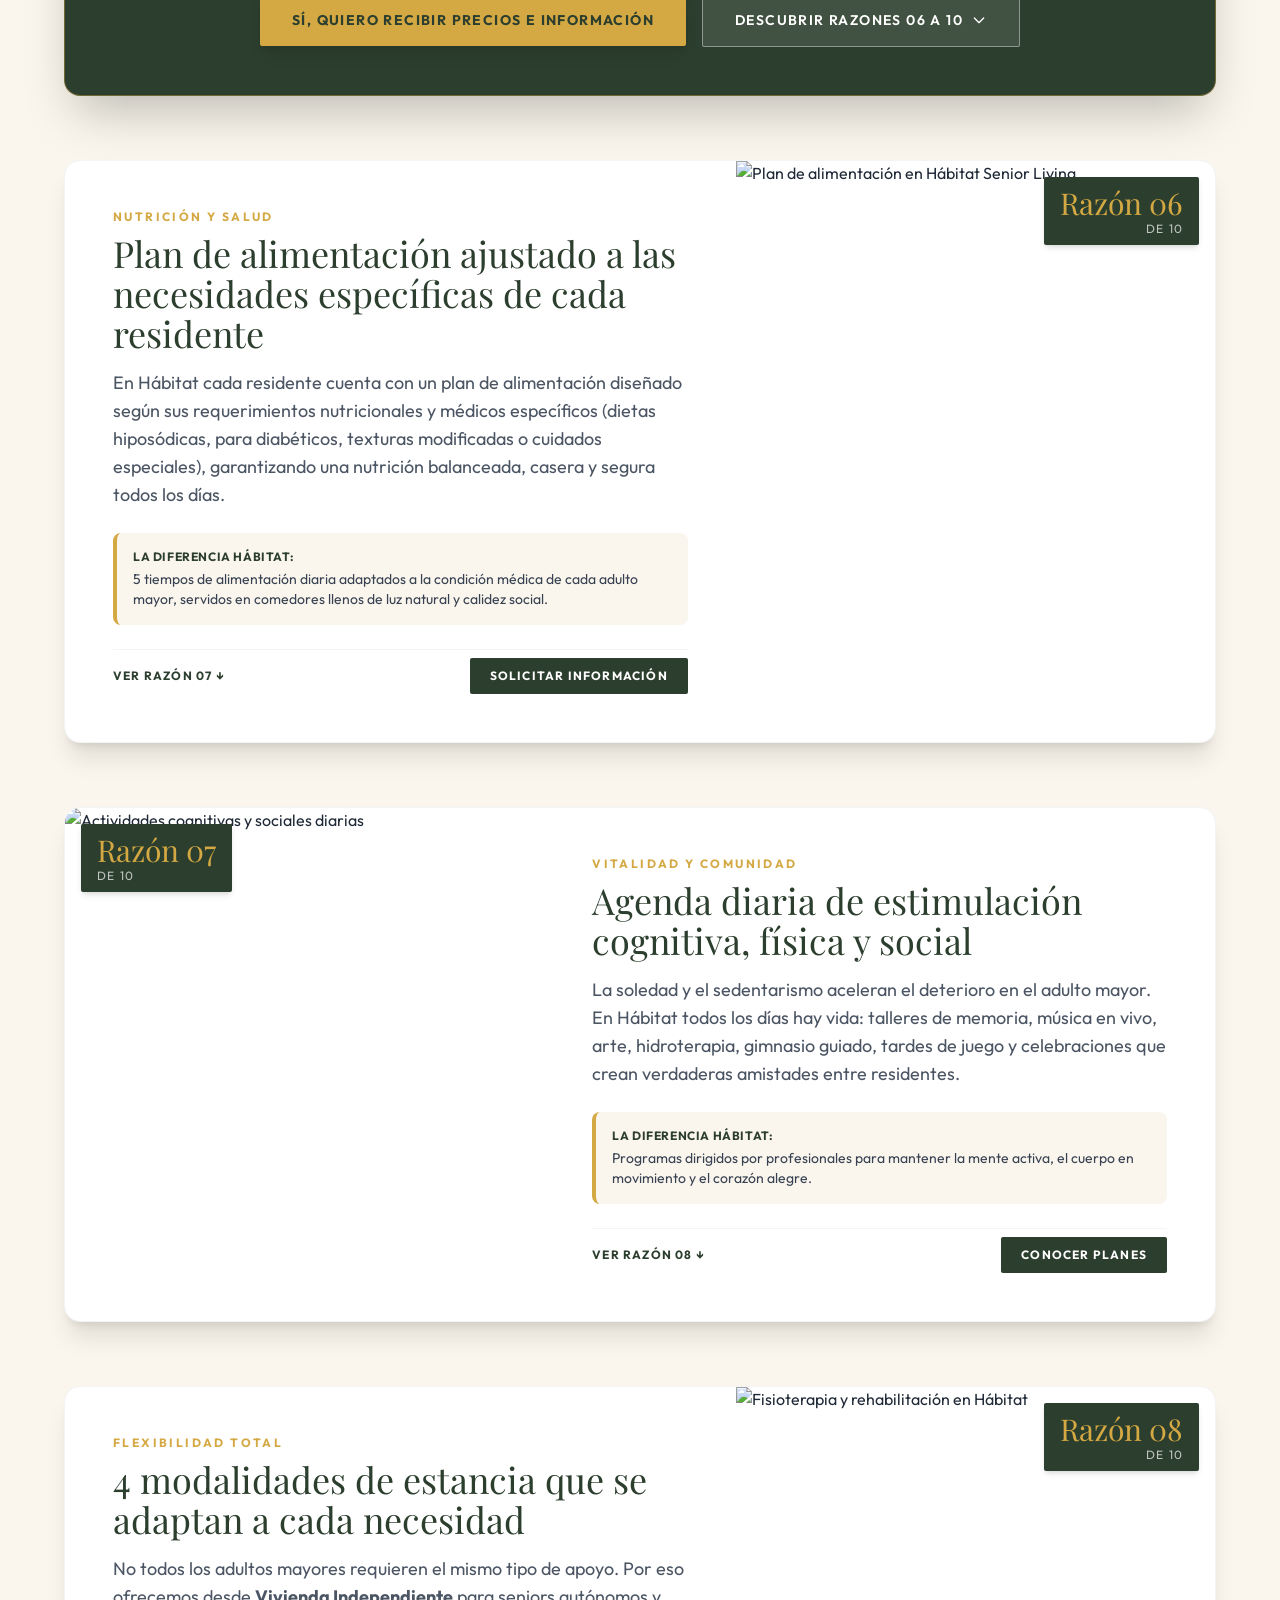
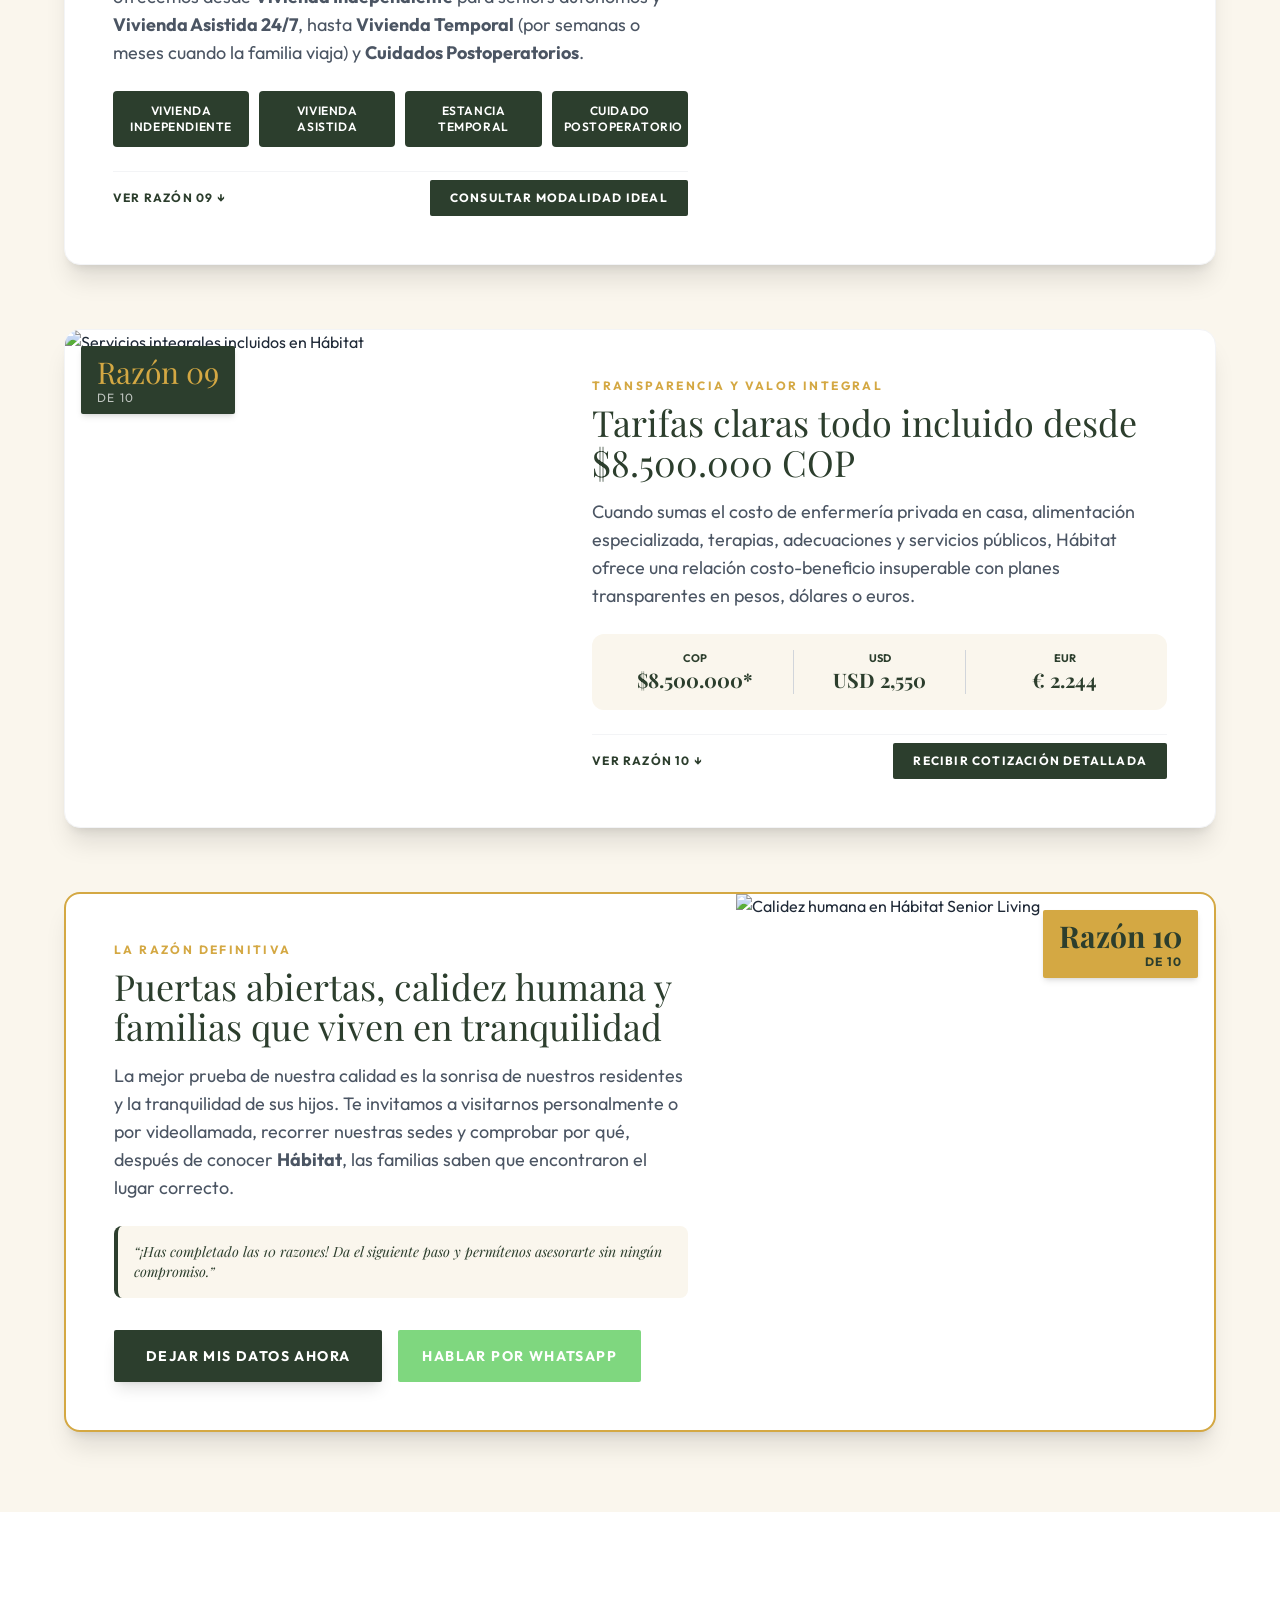
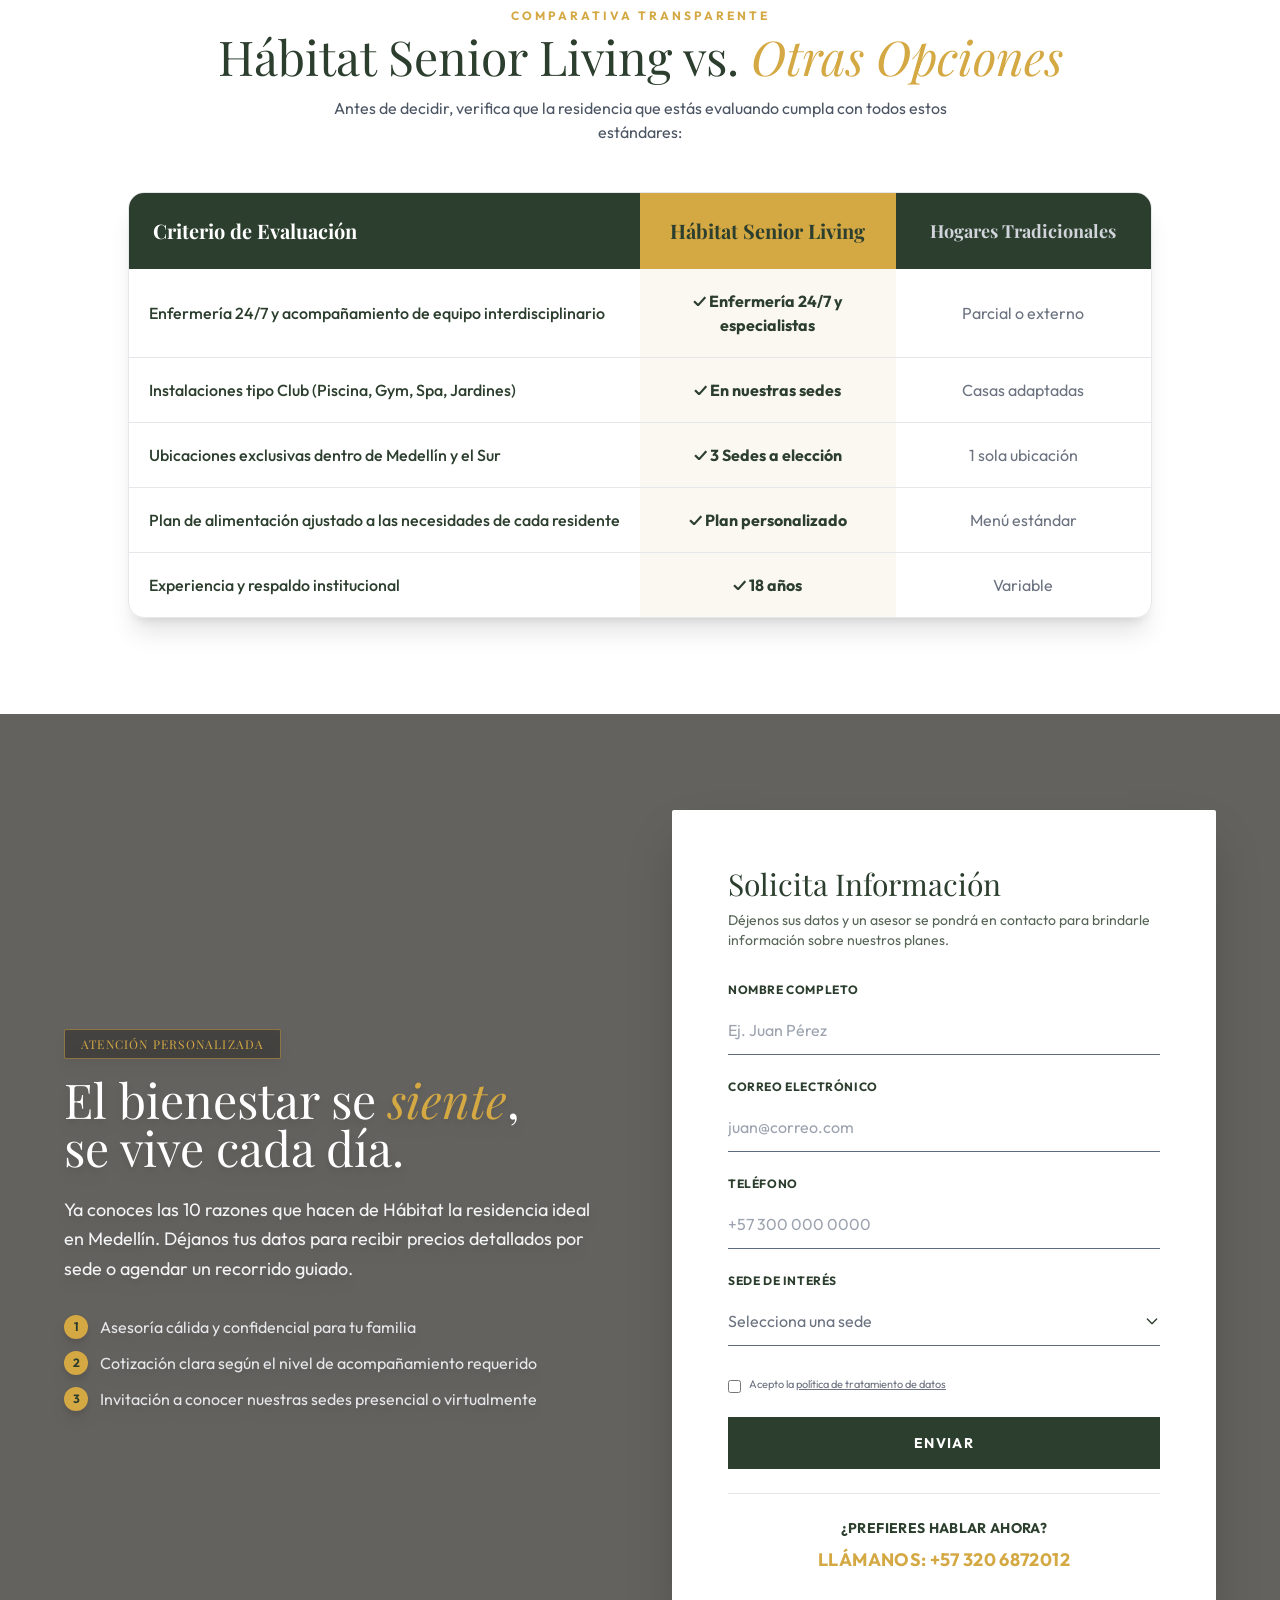
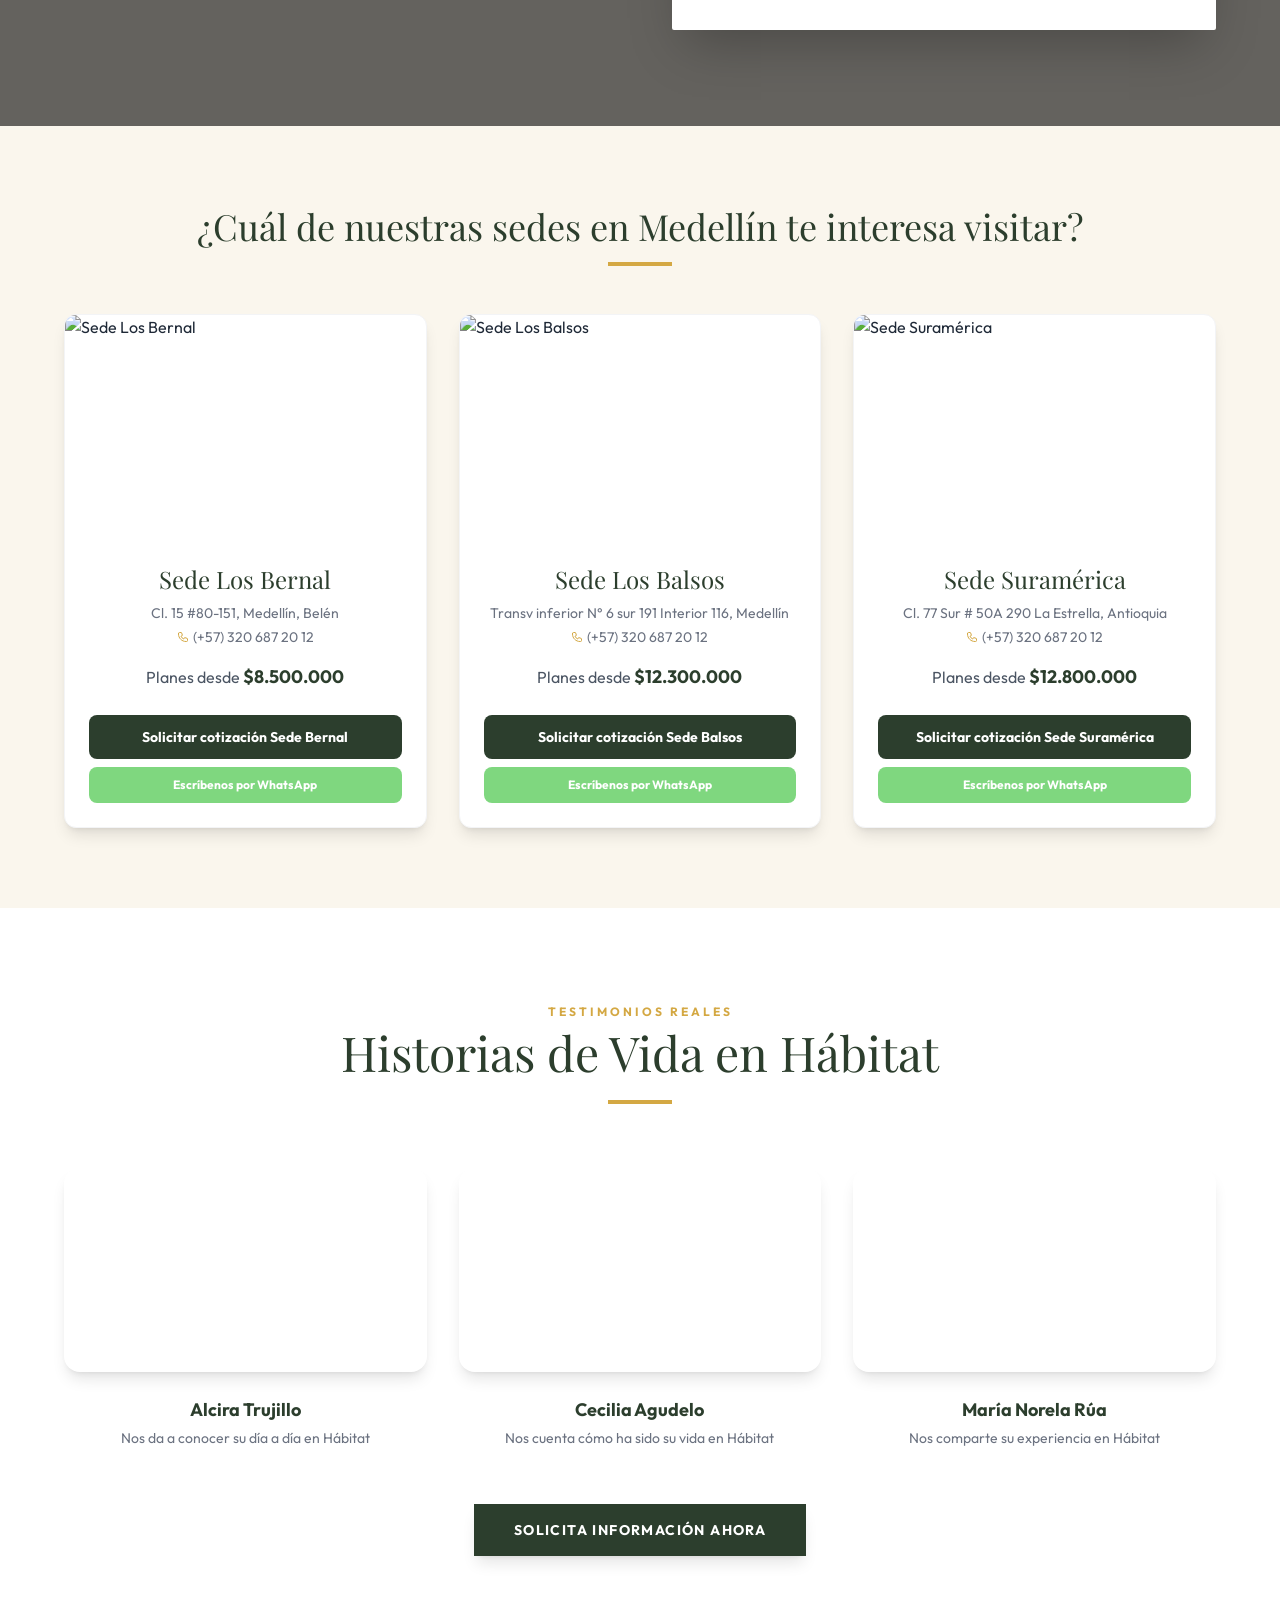
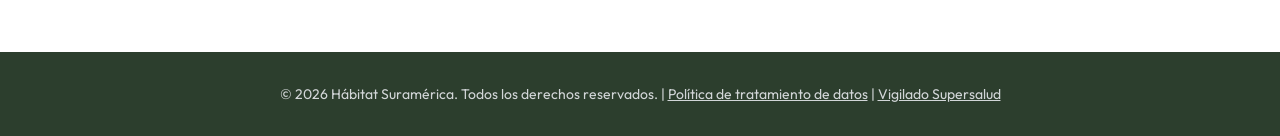
==== commit bf53bf73: "Quita el punto de prueba junto al logo This reverts commit bbdd818.  Co-Authored-By: Claude Opus 5.5" ====
--- a/index.html
+++ b/index.html
@@ -102,9 +102,8 @@
             <!-- Left panel -->
             <div class="w-full md:w-[48%] min-h-full bg-karu-verde border-b md:border-r border-white/20 flex flex-col justify-center items-center text-center md:items-start md:text-left px-8 py-14 md:px-14 lg:px-20 md:py-20">
                 <!-- Logo -->
-                <div class="mb-6 md:mb-8 inline-flex items-end">
+                <div class="mb-6 md:mb-8">
                     <img src="habitat_logo.png" alt="Hábitat Suramérica" class="h-10 md:h-14 object-contain opacity-100" style="filter: brightness(0) invert(1);">
-                    <span class="text-white text-3xl md:text-5xl leading-none ml-1">.</span>
                 </div>
                 
                 <!-- Tag/Label enfocado en búsqueda comparativa -->
